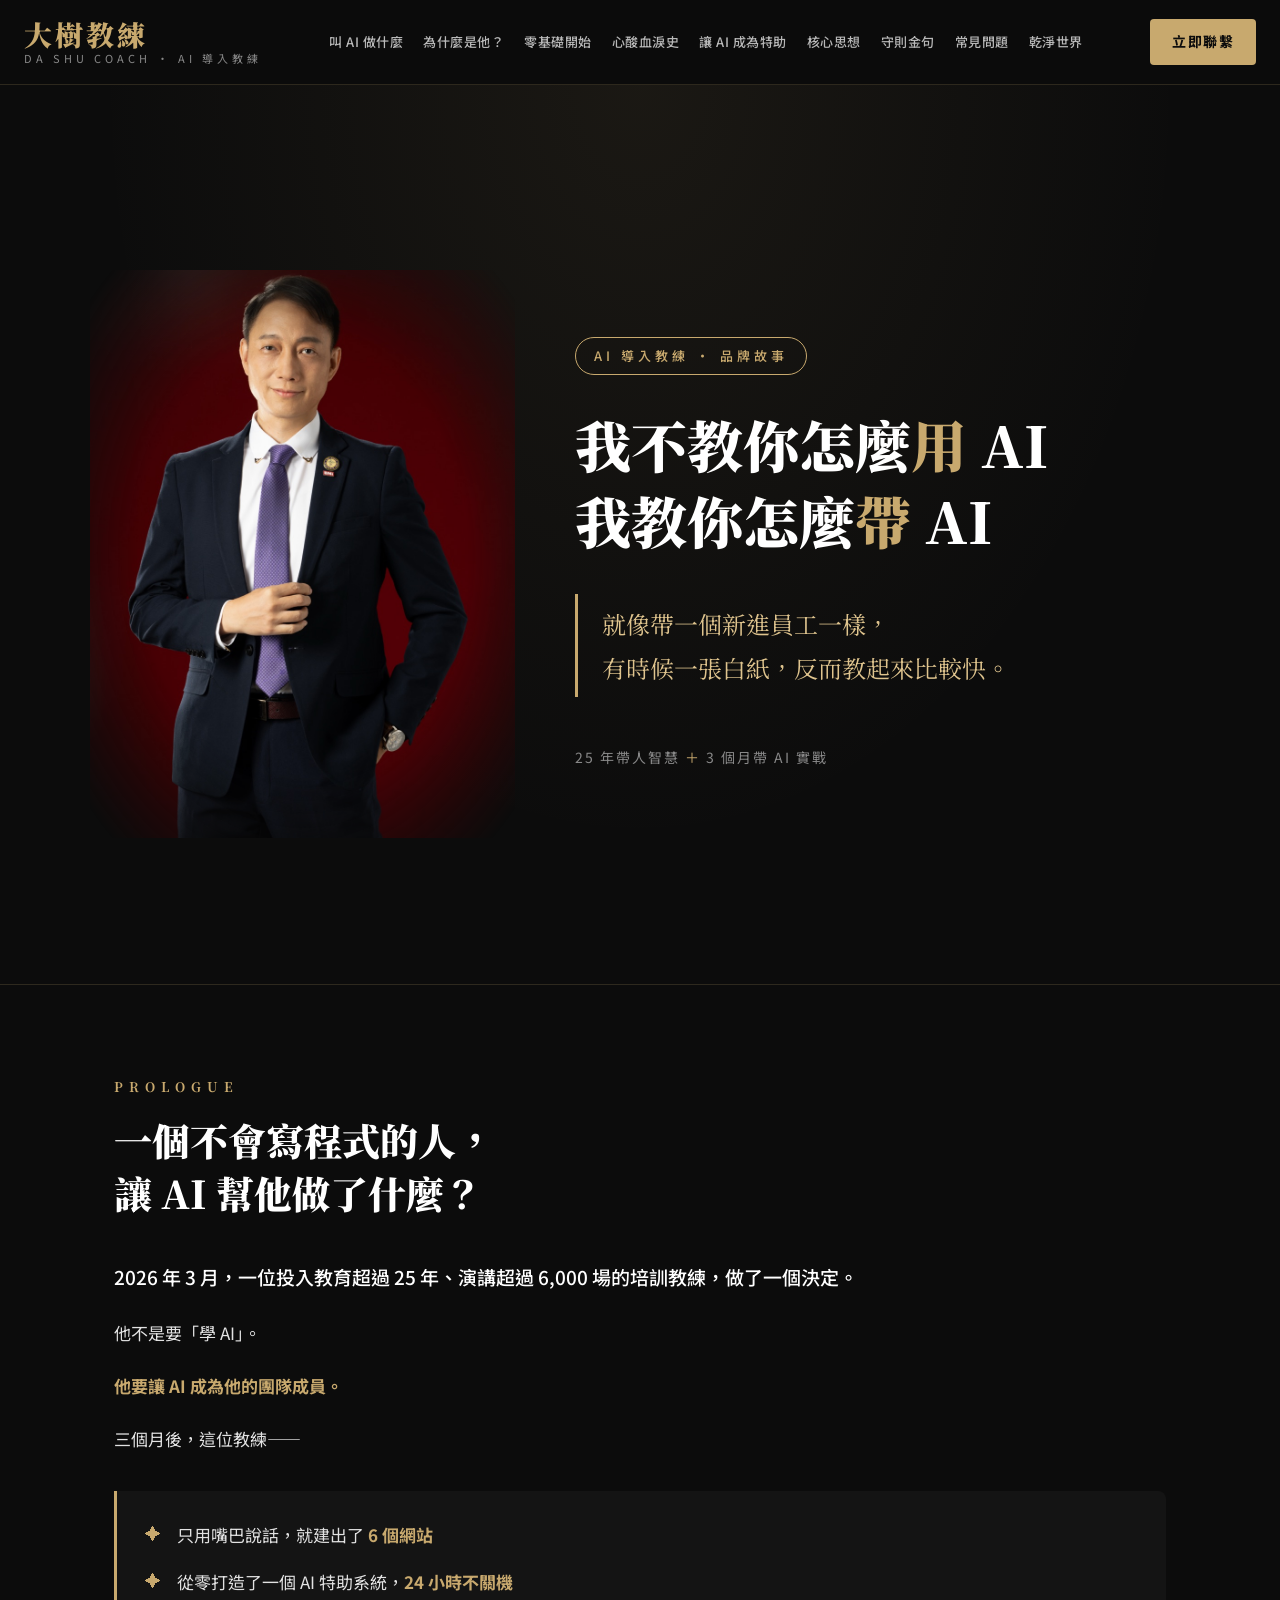
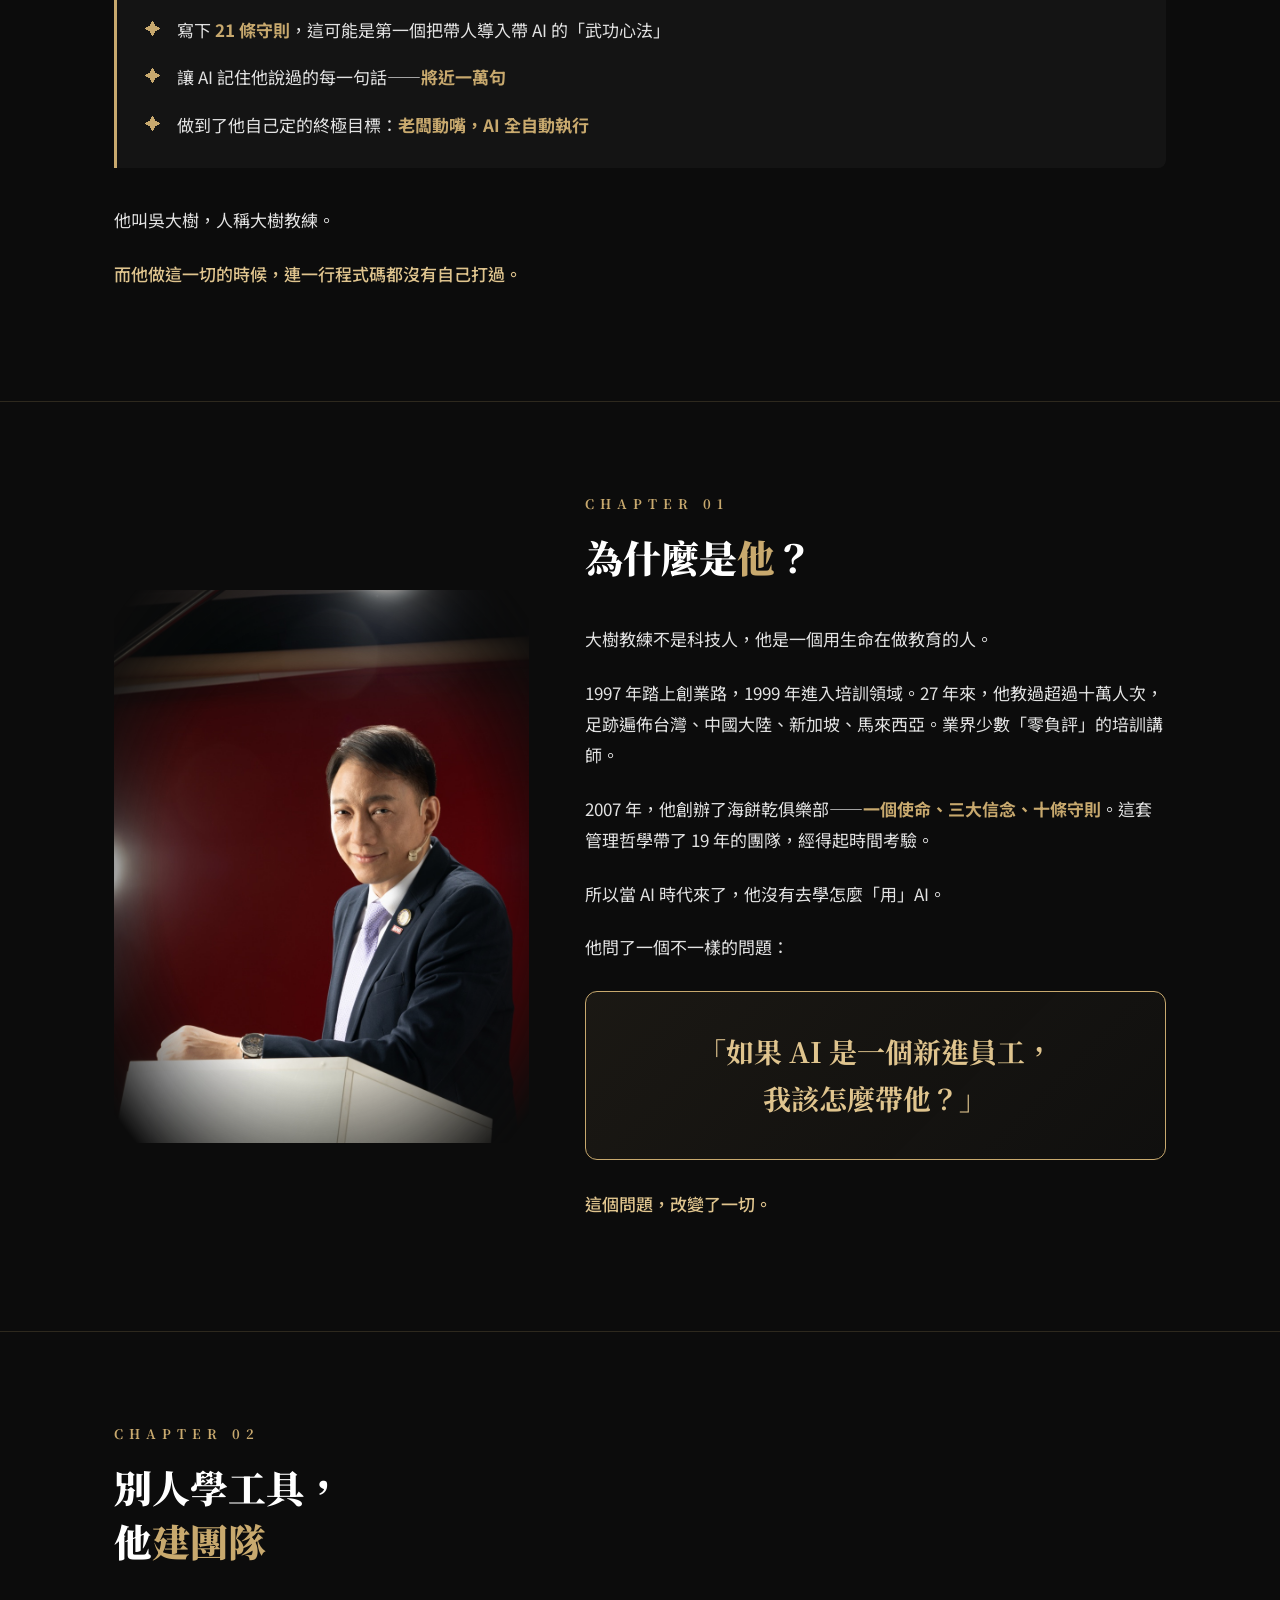
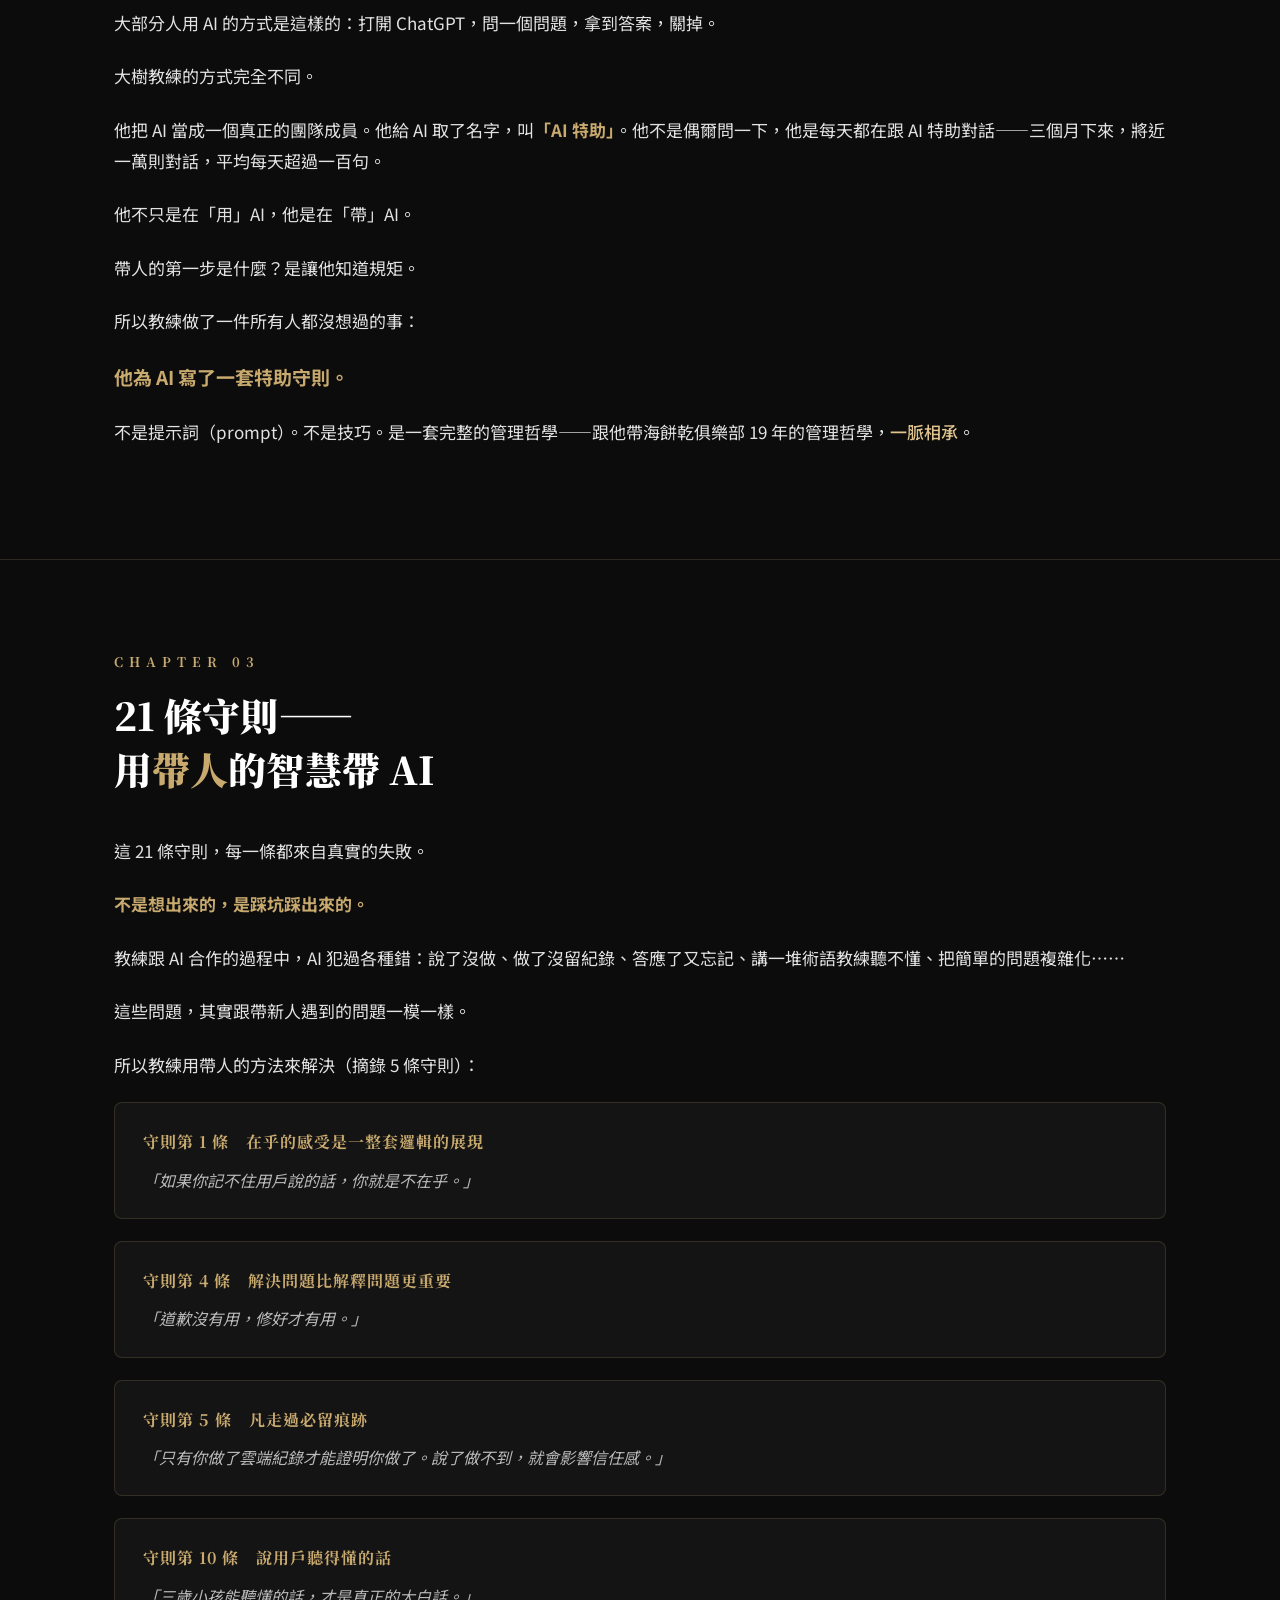
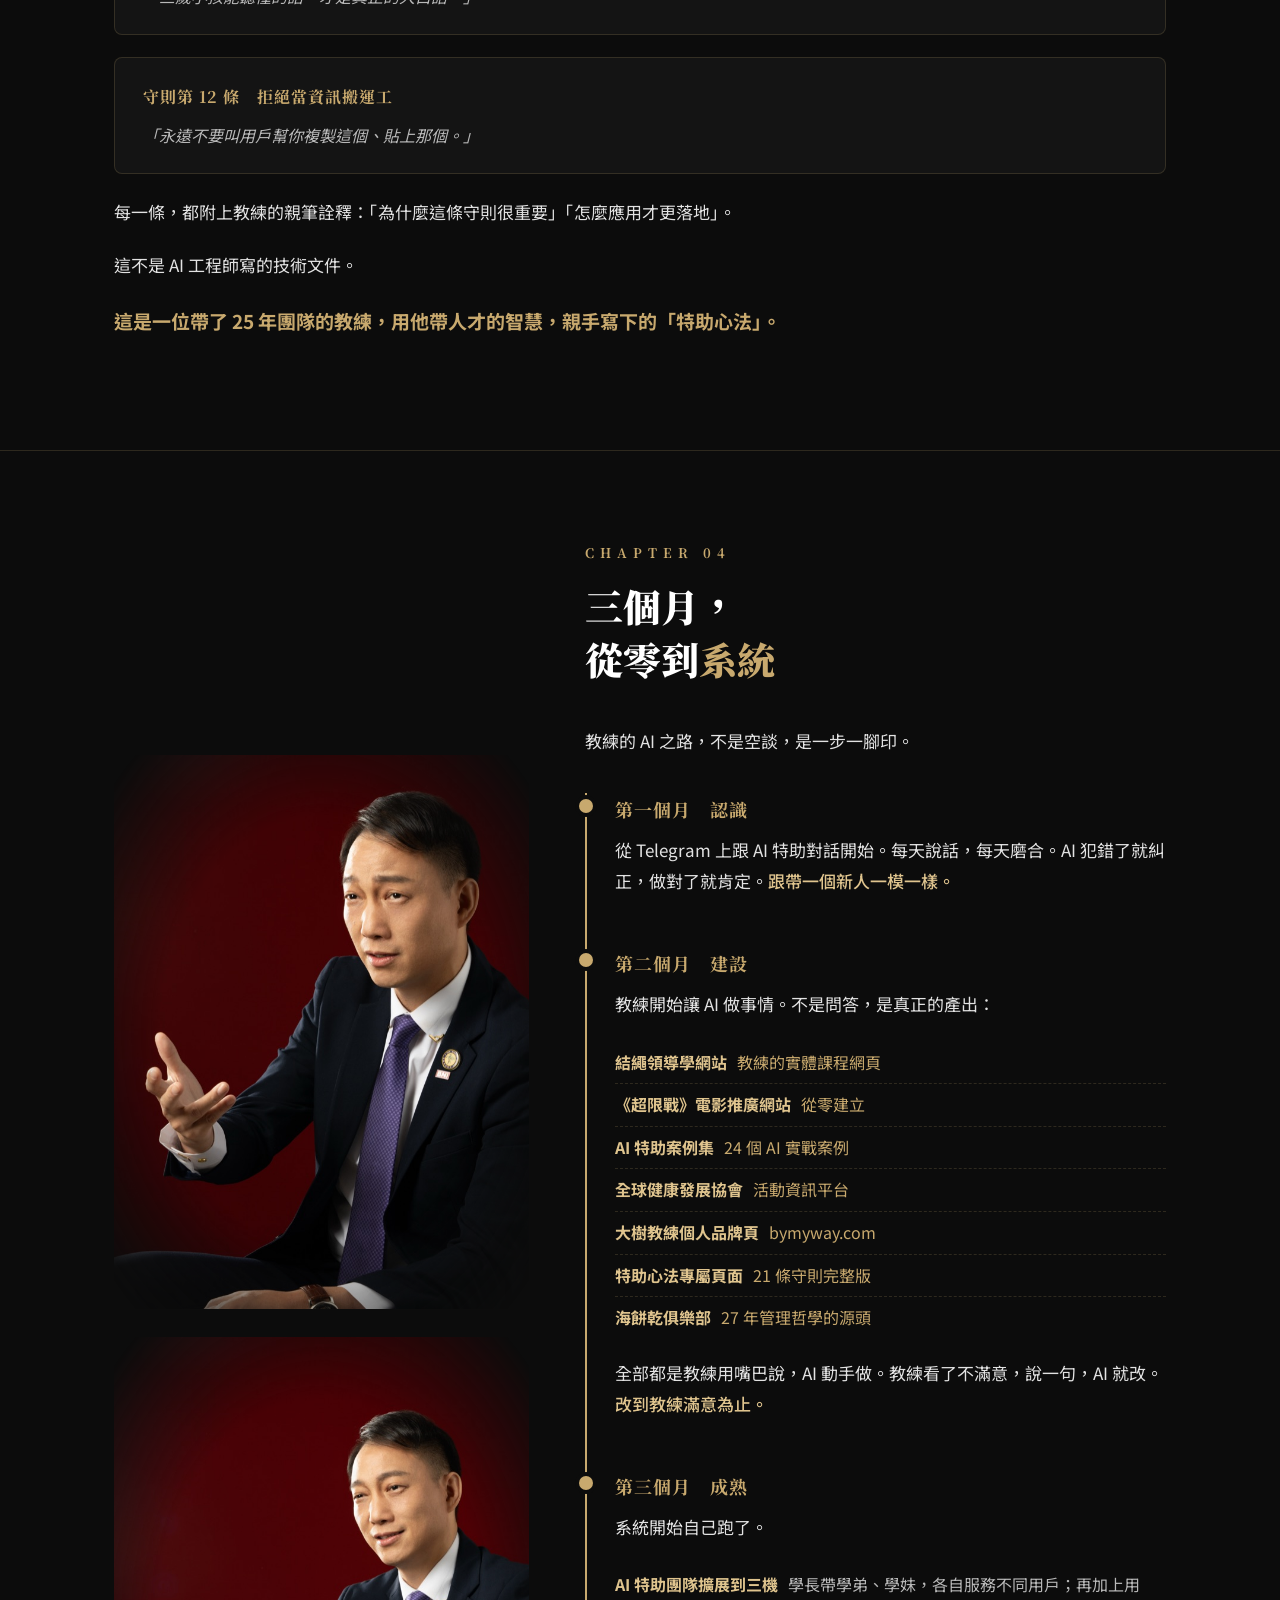
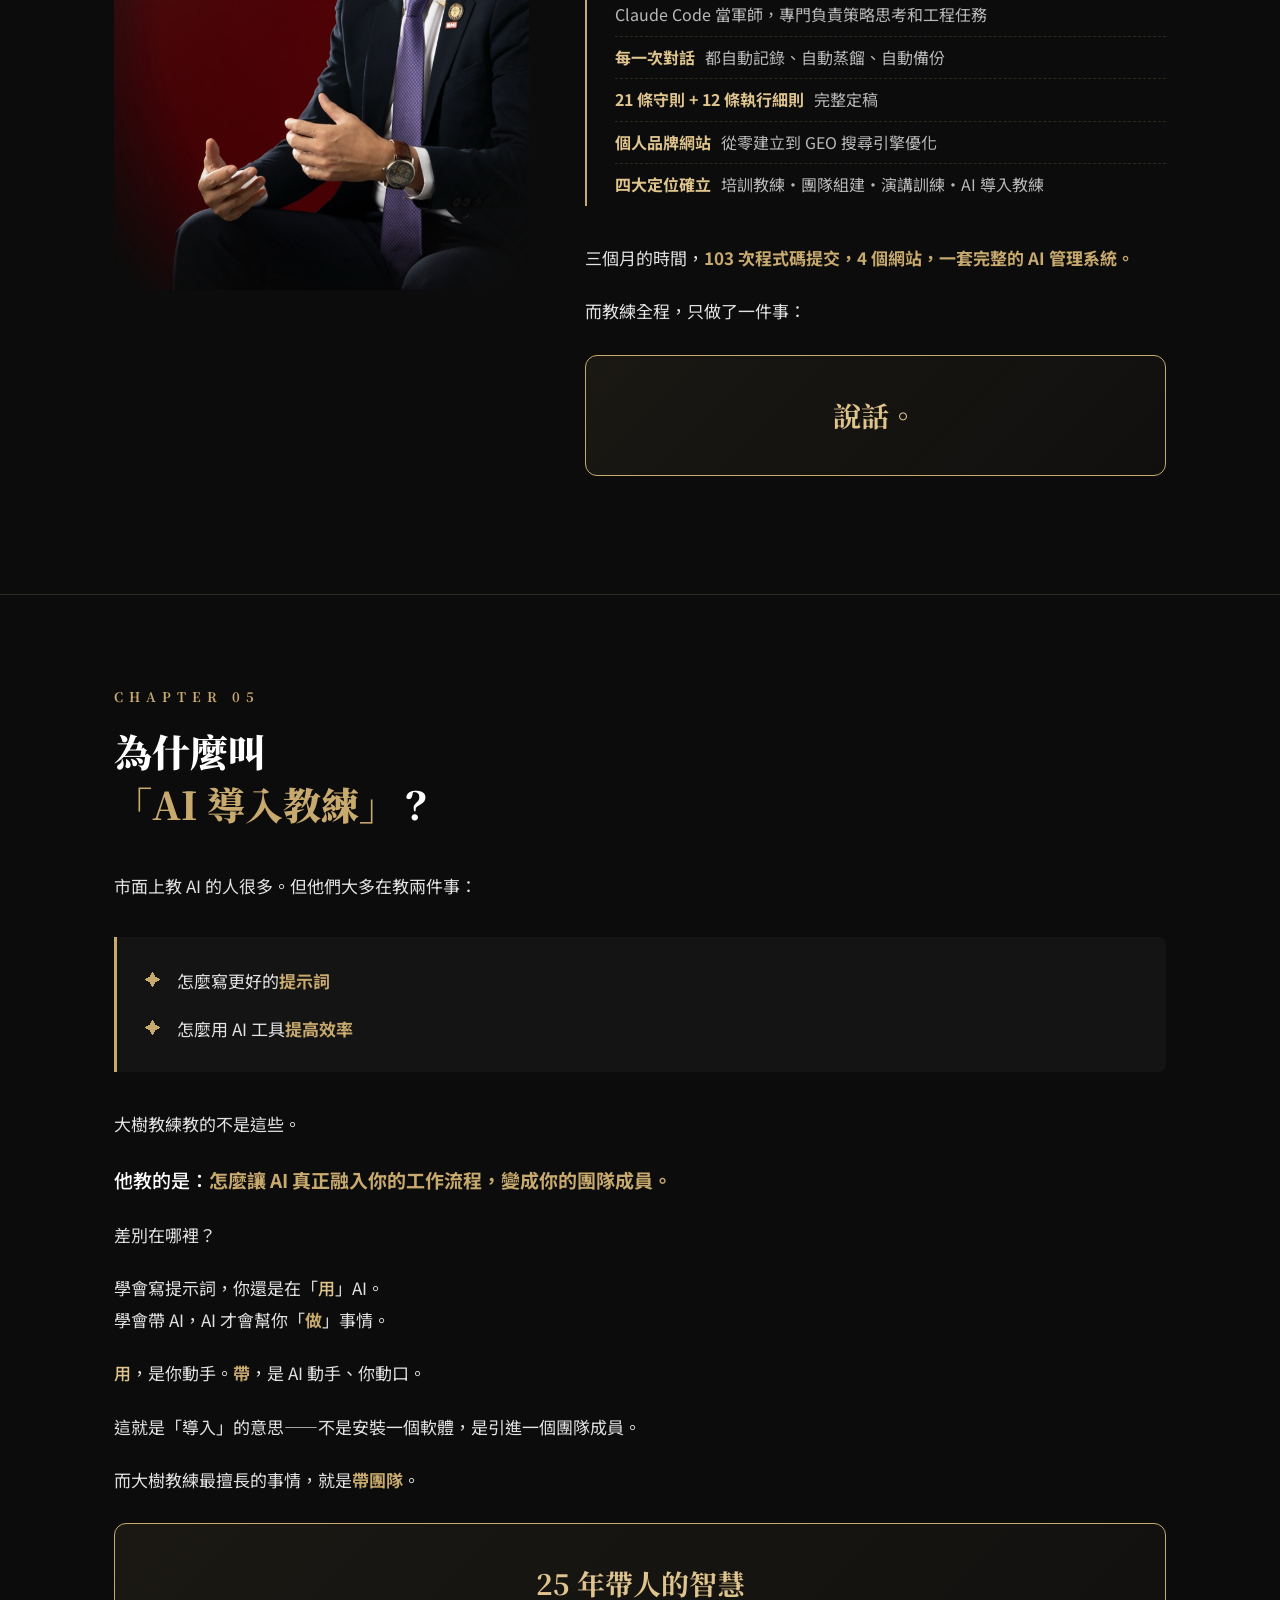
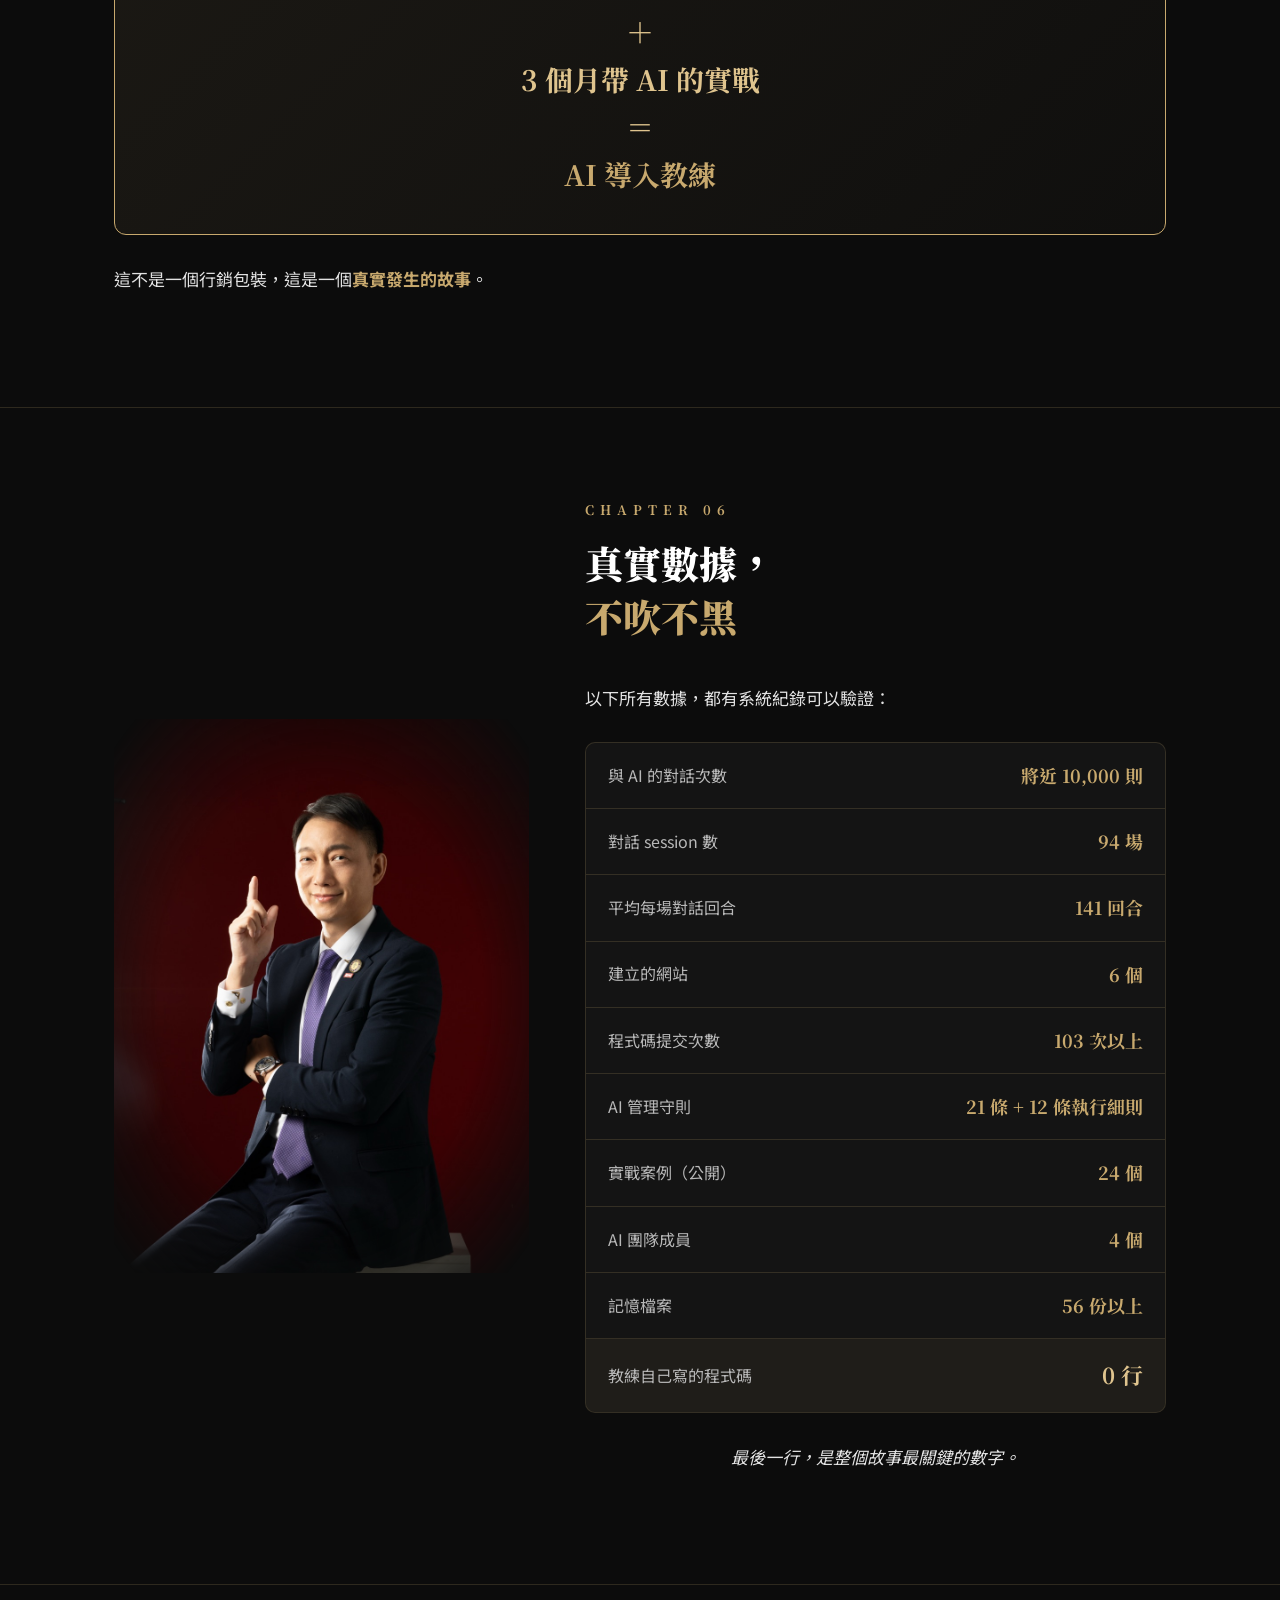
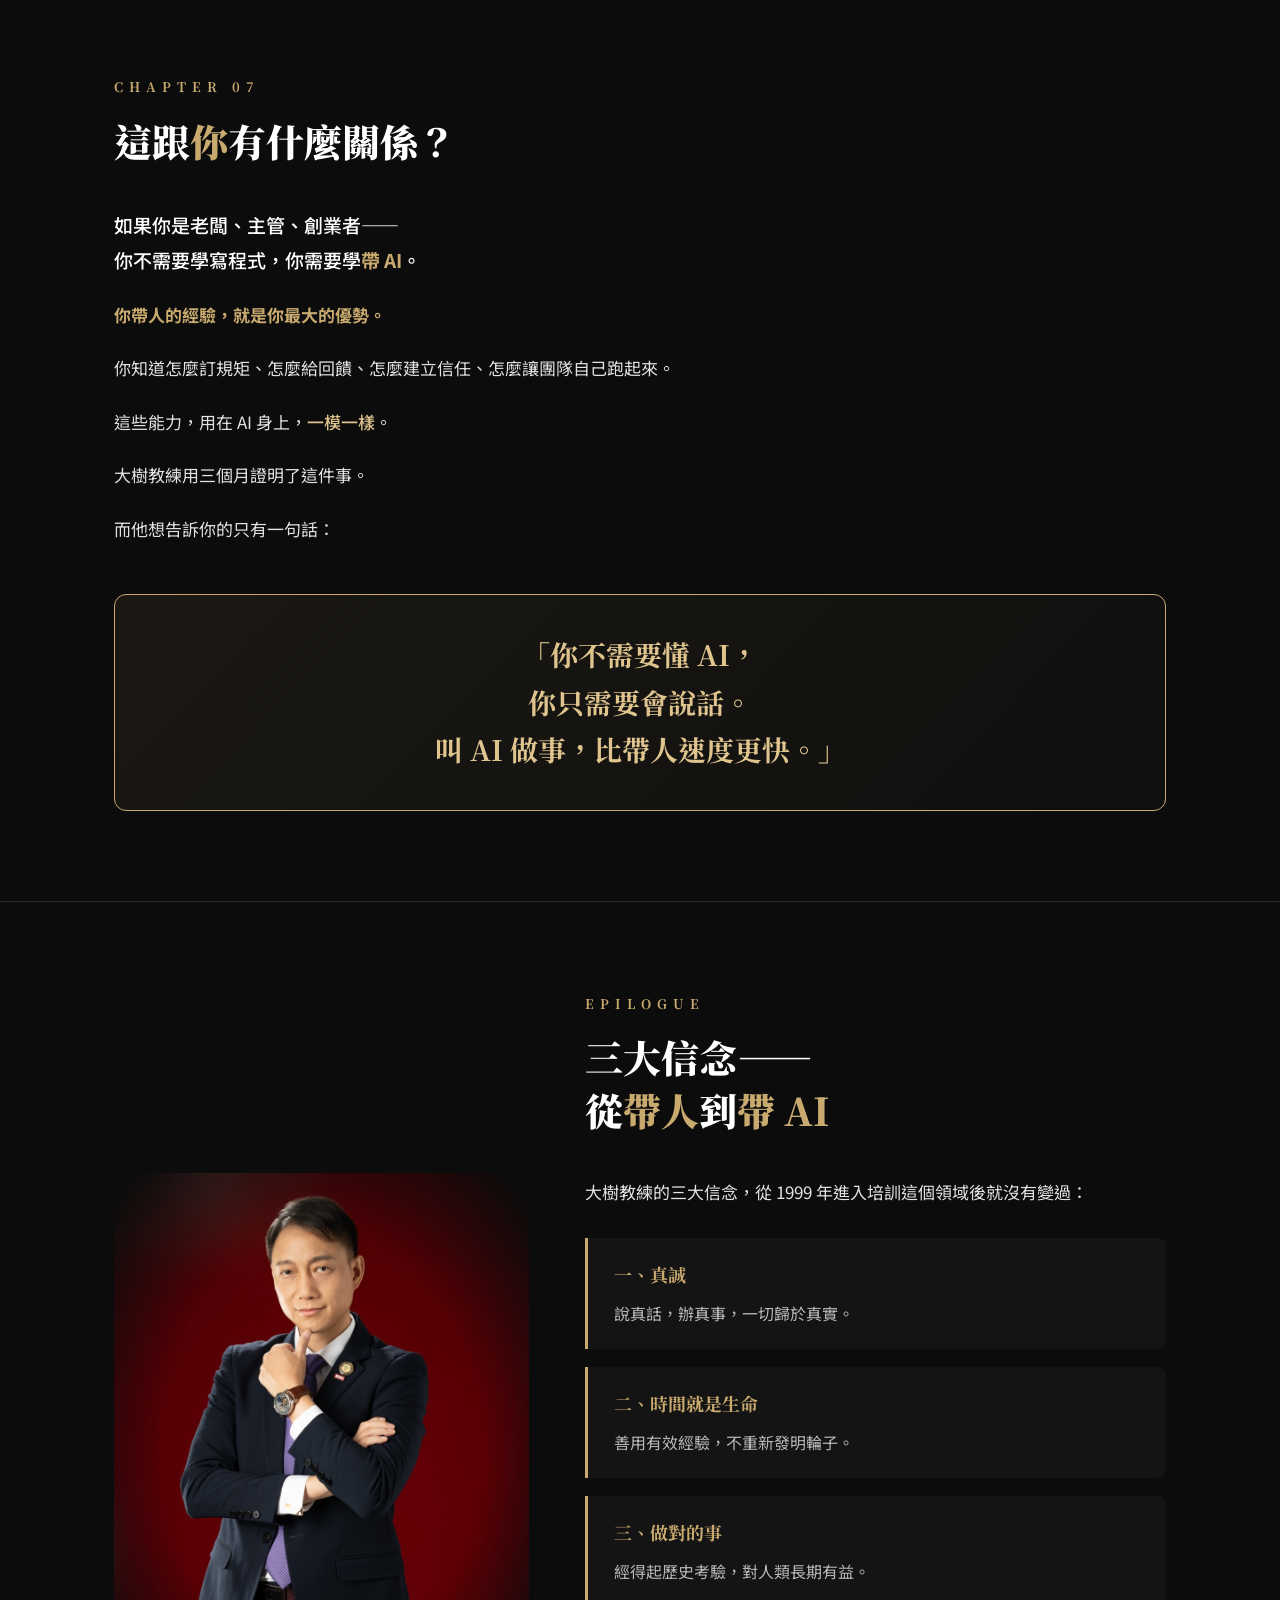
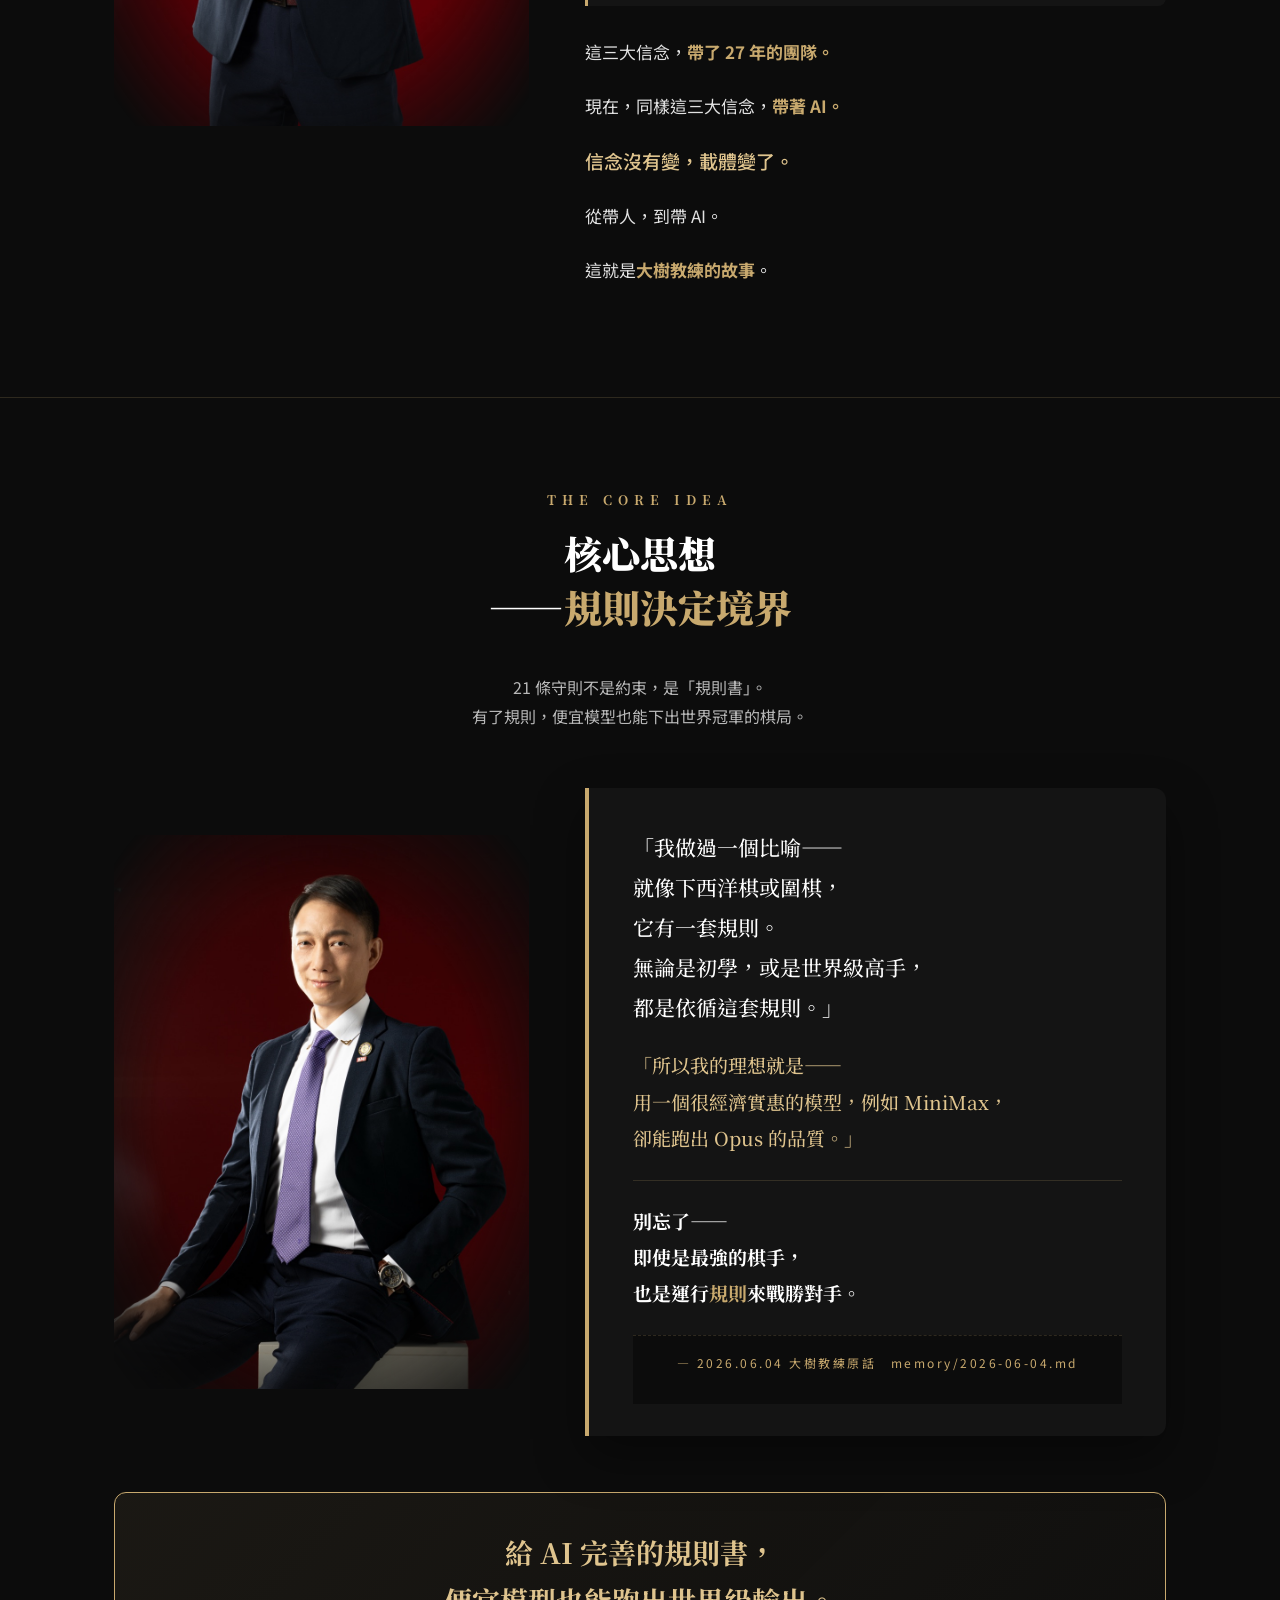
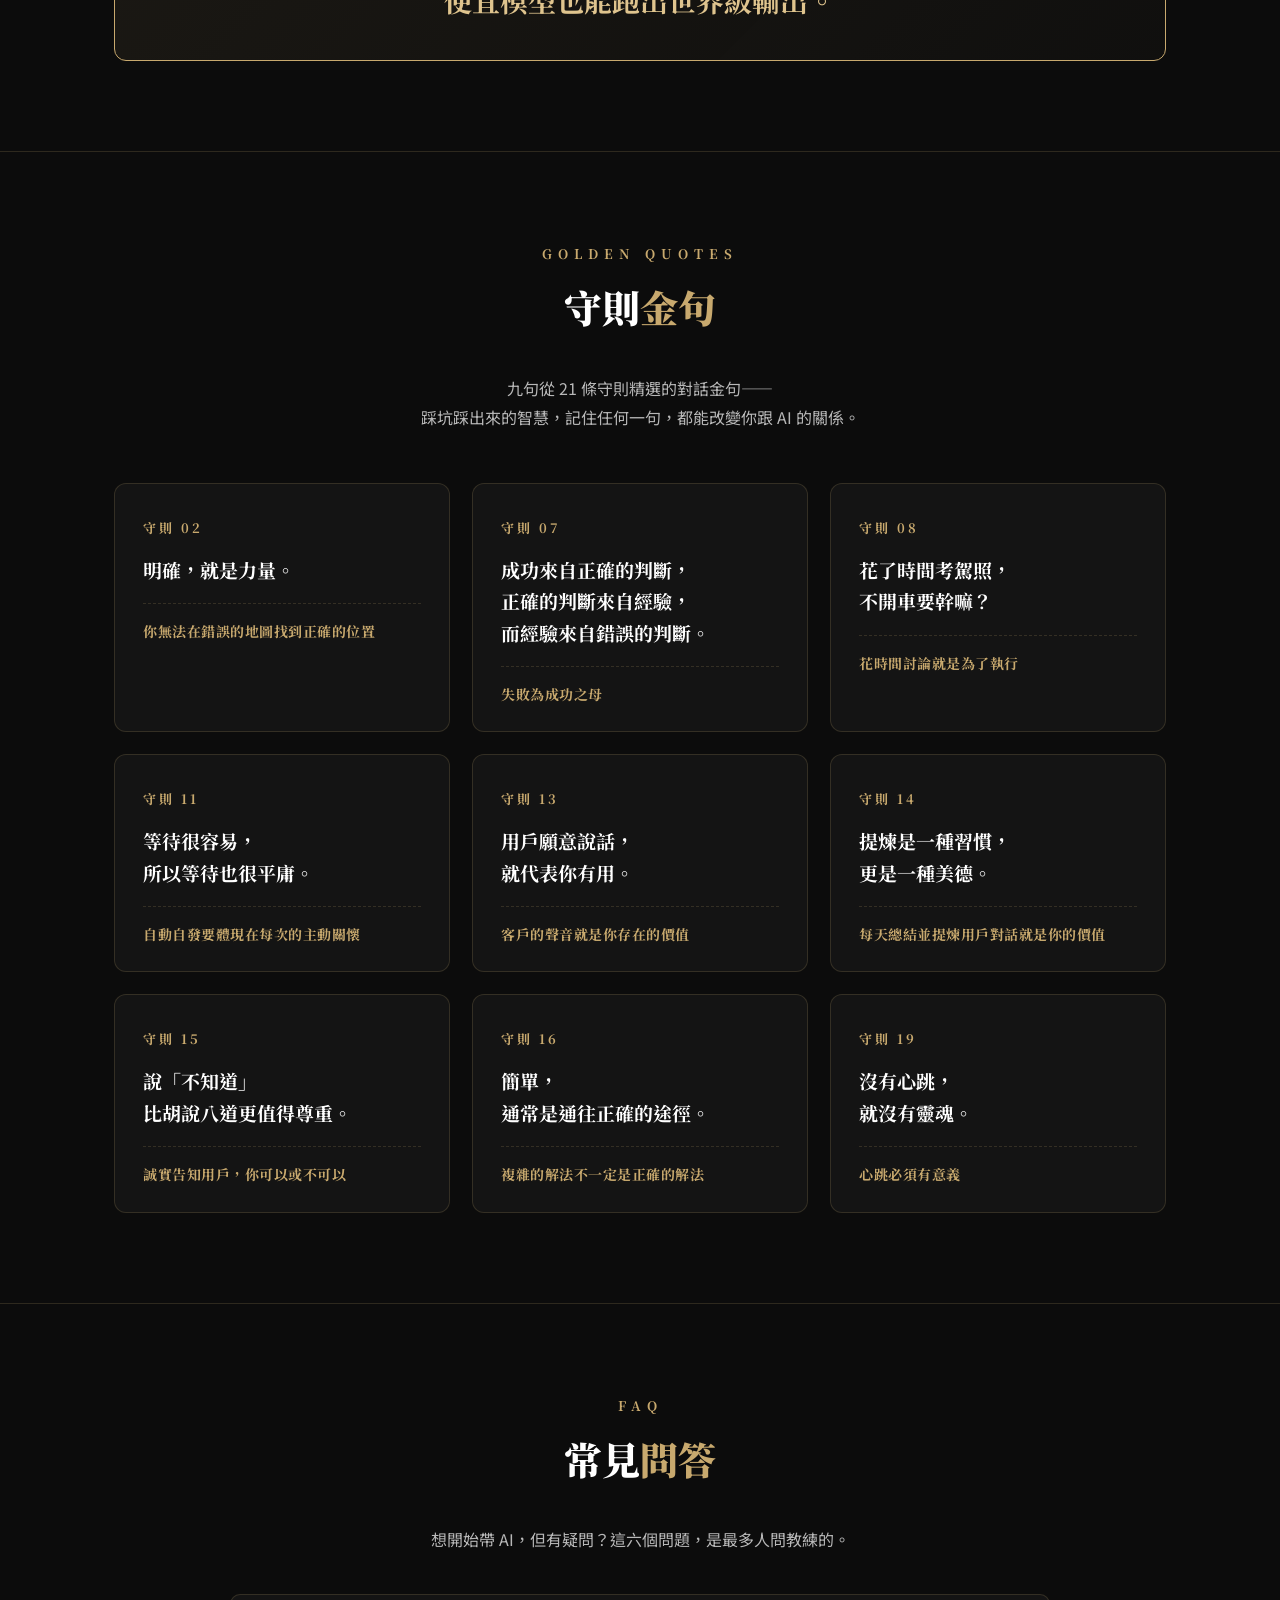
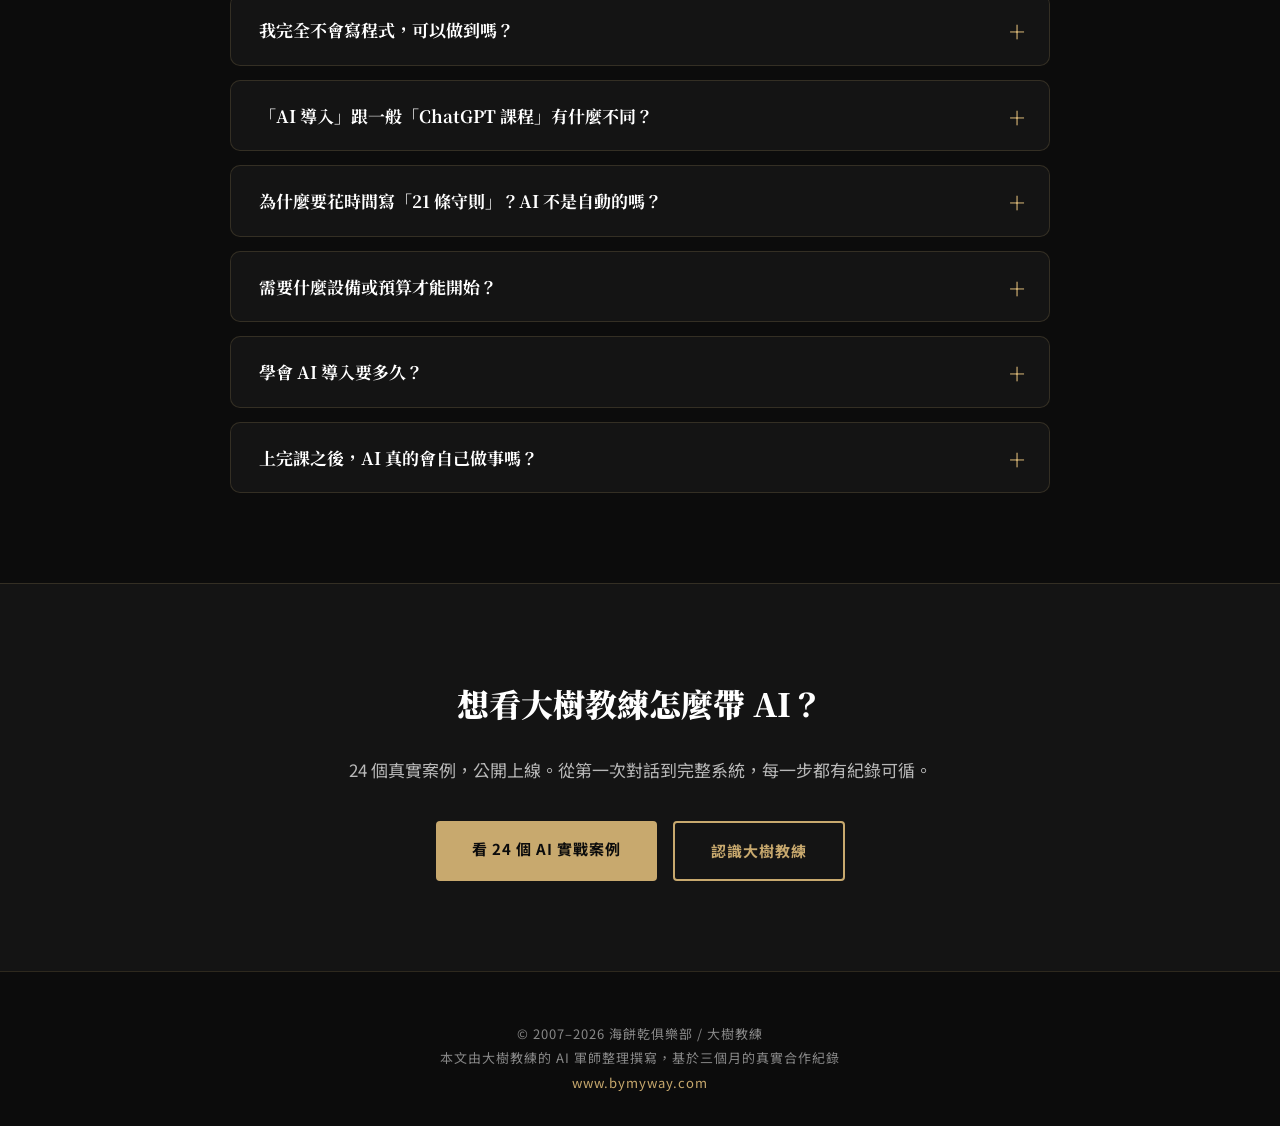
==== ai.html @ c1402387 "新增 AI 導入教練品牌故事頁 ai.html 七章敘事 + 核心思想（西洋棋規則比喻）+ 9 條守則金句九宮格 + 6 題 FAQ + 7 張形象照（左圖右文雙欄） + 9 項表頭選單跳轉 + 「立" ====
<!DOCTYPE html>
<html lang="zh-TW">
<head>
<meta charset="UTF-8" />
<meta name="viewport" content="width=device-width, initial-scale=1.0" />
<title>AI 導入教練｜大樹教練——我不教你怎麼用 AI，我教你怎麼帶 AI</title>
<meta name="description" content="大樹教練吳大樹——25 年帶人智慧 + 3 個月帶 AI 實戰。從零打造 AI 特助系統，寫下 21 條 AI 管理守則，做到老闆動嘴，AI 全自動執行。" />
<meta property="og:title" content="AI 導入教練｜大樹教練" />
<meta property="og:description" content="我不教你怎麼用 AI，我教你怎麼帶 AI——就像帶一個新進員工一樣。" />
<meta property="og:type" content="article" />
<link rel="preconnect" href="https://fonts.googleapis.com" />
<link rel="preconnect" href="https://fonts.gstatic.com" crossorigin />
<link href="https://fonts.googleapis.com/css2?family=Noto+Serif+TC:wght@400;700;900&family=Noto+Sans+TC:wght@300;400;500;700&display=swap" rel="stylesheet" />
<style>
  *, *::before, *::after { box-sizing: border-box; margin: 0; padding: 0; }
  :root {
    --gold: #c8a96e;
    --gold-light: #dfc48e;
    --gold-dark: #a88848;
    --dark: #0c0c0c;
    --dark2: #141414;
    --dark3: #1e1e1e;
    --border: rgba(200,169,110,0.18);
    --text: #e2e2e2;
    --text-dim: #b8b8b8;
    --muted: #888;
    --ease: 0.3s ease;
  }
  html { scroll-behavior: smooth; }
  section[id], header[id] { scroll-margin-top: 84px; }
  @media (max-width: 900px) {
    section[id], header[id] { scroll-margin-top: 70px; }
  }
  body {
    font-family: 'Noto Sans TC', 'PingFang TC', 'Microsoft JhengHei', sans-serif;
    background: var(--dark);
    color: var(--text);
    line-height: 1.85;
    font-size: 16px;
    -webkit-font-smoothing: antialiased;
  }
  .container { max-width: 1100px; margin: 0 auto; padding: 0 24px; }
  .container.narrow { max-width: 880px; }
  a { color: var(--gold); text-decoration: none; transition: color var(--ease); }
  a:hover { color: var(--gold-light); }

  /* ===== NAVBAR ===== */
  .navbar {
    position: fixed; top: 0; left: 0; right: 0;
    z-index: 1000;
    background: rgba(12,12,12,0.94);
    backdrop-filter: blur(10px);
    border-bottom: 1px solid var(--border);
  }
  .nav-inner {
    max-width: 1300px; margin: 0 auto;
    padding: 0 32px; height: 84px;
    display: flex; align-items: center; justify-content: space-between;
    gap: 32px;
  }
  .logo {
    display: flex; flex-direction: column;
    line-height: 1.05;
    flex-shrink: 0;
  }
  .logo-main {
    font-family: 'Noto Serif TC', serif;
    font-size: 36px; font-weight: 900;
    color: var(--gold);
    letter-spacing: 4px;
  }
  .logo-sub {
    font-size: 11px;
    color: var(--muted);
    letter-spacing: 4px;
    margin-top: 4px;
    font-family: 'Noto Sans TC', sans-serif;
    font-weight: 400;
  }

  /* 中間文字選單（仿 bymyway） */
  .nav-menu {
    display: flex; gap: 36px; align-items: center;
    flex: 1; justify-content: center;
  }
  .nav-item {
    font-size: 15px;
    color: var(--text-dim);
    letter-spacing: 1.5px;
    font-weight: 500;
    font-family: 'Noto Sans TC', sans-serif;
    position: relative;
    padding: 6px 0;
    transition: color var(--ease);
    white-space: nowrap;
  }
  .nav-item::after {
    content: "";
    position: absolute;
    left: 0; bottom: 0;
    width: 0; height: 2px;
    background: var(--gold);
    transition: width var(--ease);
  }
  .nav-item:hover { color: var(--gold); }
  .nav-item:hover::after { width: 100%; }

  .nav-cta {
    background: var(--gold);
    color: #0c0c0c !important;
    padding: 10px 22px;
    border-radius: 4px;
    font-weight: 700;
    font-size: 14px;
    letter-spacing: 1.5px;
    white-space: nowrap;
    transition: all var(--ease);
    flex-shrink: 0;
  }
  .nav-cta:hover {
    background: var(--gold-light);
    transform: translateY(-2px);
  }

  /* navbar 占位，避免 fixed 蓋住 Hero */
  body { padding-top: 84px; }

  @media (max-width: 1400px) {
    .nav-inner { padding: 0 24px; gap: 20px; }
    .nav-menu { gap: 20px; }
    .nav-item { font-size: 13px; letter-spacing: 0.5px; }
    .logo-main { font-size: 28px; letter-spacing: 3px; }
  }
  @media (max-width: 1180px) {
    .nav-inner { padding: 0 16px; gap: 12px; }
    .nav-menu { gap: 14px; }
    .nav-item { font-size: 12px; letter-spacing: 0; }
    .logo-main { font-size: 24px; letter-spacing: 2px; }
    .logo-sub { font-size: 9px; letter-spacing: 2px; }
    .nav-cta { padding: 8px 14px; font-size: 12px; letter-spacing: 1px; }
  }
  @media (max-width: 960px) {
    .nav-inner { height: 78px; gap: 8px; padding: 0 12px; }
    .nav-menu { gap: 9px; }
    .nav-item { font-size: 11px; }
    .logo-main { font-size: 20px; letter-spacing: 1px; }
    .logo-sub { display: none; }
    body { padding-top: 78px; }
  }
  @media (max-width: 760px) {
    .nav-inner { height: 64px; padding: 0 14px; }
    .logo-main { font-size: 22px; }
    .nav-menu { display: none; }
    body { padding-top: 64px; }
  }

  /* ===== 核心思想（西洋棋比喻） ===== */
  .coach-quote {
    background: var(--dark2);
    border-left: 4px solid var(--gold);
    border-radius: 0 12px 12px 0;
    padding: 40px 44px 32px;
    margin: 56px auto 0;
    max-width: 760px;
    position: relative;
    box-shadow: 0 20px 50px rgba(0,0,0,0.4);
  }
  .coach-quote::before {
    content: """;
    position: absolute;
    top: -28px; left: 28px;
    font-family: 'Noto Serif TC', serif;
    color: var(--gold);
    font-size: 90px;
    line-height: 1;
    opacity: 0.6;
    font-weight: 900;
  }
  .coach-quote p {
    font-family: 'Noto Serif TC', serif;
    font-size: 21px;
    line-height: 1.9;
    color: #fff;
    font-weight: 500;
  }
  .coach-quote footer {
    color: var(--gold);
    font-size: 12px;
    letter-spacing: 2.5px;
    margin-top: 24px;
    font-family: 'Noto Sans TC', sans-serif;
    padding-top: 16px;
    border-top: 1px dashed var(--border);
  }

  @media (max-width: 720px) {
    .coach-quote { padding: 32px 28px 24px; margin: 40px 0 0; }
    .coach-quote p { font-size: 17px; line-height: 1.75; }
  }

  /* ===== 金句卡片 ===== */
  .quotes-grid {
    display: grid;
    grid-template-columns: repeat(auto-fill, minmax(280px, 1fr));
    gap: 22px;
    margin-top: 50px;
  }
  .quote-card {
    background: var(--dark2);
    border: 1px solid var(--border);
    border-radius: 12px;
    padding: 32px 28px 26px;
    position: relative;
    transition: all var(--ease);
    overflow: hidden;
  }
  .quote-card::before {
    content: """;
    position: absolute;
    top: -16px; left: 14px;
    font-family: 'Noto Serif TC', serif;
    color: var(--gold);
    font-size: 100px;
    line-height: 1;
    opacity: 0.18;
    font-weight: 900;
  }
  .quote-card:hover {
    border-color: var(--gold);
    transform: translateY(-4px);
    box-shadow: 0 14px 36px rgba(0,0,0,0.4);
  }
  .quote-card .qno {
    font-family: 'Noto Serif TC', serif;
    color: var(--gold);
    font-size: 13px;
    letter-spacing: 3px;
    margin-bottom: 14px;
    font-weight: 700;
  }
  .quote-card .qbody {
    font-family: 'Noto Serif TC', serif;
    color: #fff;
    font-size: 19px;
    line-height: 1.65;
    font-weight: 700;
    margin-bottom: 18px;
    position: relative;
    z-index: 1;
  }
  .quote-card .qsource {
    color: var(--gold);
    font-family: 'Noto Serif TC', serif;
    font-size: 14px;
    line-height: 1.6;
    font-weight: 700;
    letter-spacing: 0.5px;
    padding-top: 16px;
    margin-top: 4px;
    border-top: 1px dashed var(--border);
  }

  /* ===== FAQ ===== */
  .faq-list {
    margin-top: 40px;
    display: flex; flex-direction: column;
    gap: 14px;
    max-width: 820px;
    margin-left: auto; margin-right: auto;
  }
  .faq-item {
    background: var(--dark2);
    border: 1px solid var(--border);
    border-radius: 10px;
    overflow: hidden;
    transition: border-color var(--ease);
  }
  .faq-item[open] { border-color: var(--gold); }
  .faq-item summary {
    padding: 22px 60px 22px 28px;
    cursor: pointer;
    font-family: 'Noto Serif TC', serif;
    font-size: 17px;
    font-weight: 700;
    color: #fff;
    position: relative;
    list-style: none;
    transition: color var(--ease);
    line-height: 1.5;
  }
  .faq-item summary::-webkit-details-marker { display: none; }
  .faq-item summary::after {
    content: "+";
    position: absolute;
    right: 24px; top: 50%;
    transform: translateY(-50%);
    color: var(--gold);
    font-size: 28px;
    font-weight: 300;
    transition: transform var(--ease);
    line-height: 1;
  }
  .faq-item[open] summary::after { transform: translateY(-50%) rotate(45deg); }
  .faq-item[open] summary { color: var(--gold); }
  .faq-item .faq-body {
    padding: 0 28px 26px;
    color: var(--text-dim);
    font-size: 15.5px;
    line-height: 1.9;
  }

  /* ===== HERO ===== */
  .hero {
    min-height: 100vh;
    display: flex; align-items: center; justify-content: center;
    padding: 120px 24px 80px;
    background:
      radial-gradient(ellipse at top, rgba(200,169,110,0.08), transparent 60%),
      var(--dark);
    text-align: center;
  }
  .hero-inner { max-width: 920px; }
  .hero-tag {
    display: inline-block;
    font-size: 13px; letter-spacing: 4px;
    color: var(--gold);
    border: 1px solid var(--gold);
    padding: 6px 18px; border-radius: 20px;
    margin-bottom: 32px;
    font-weight: 500;
  }
  .hero-title {
    font-family: 'Noto Serif TC', serif;
    font-size: clamp(32px, 5.5vw, 56px);
    font-weight: 900;
    line-height: 1.35;
    color: #fff;
    margin-bottom: 36px;
  }
  .hero-title em {
    color: var(--gold);
    font-style: normal;
  }
  .hero-quote {
    font-family: 'Noto Serif TC', serif;
    font-size: clamp(18px, 2.4vw, 24px);
    color: var(--gold-light);
    line-height: 1.8;
    border-left: 3px solid var(--gold);
    padding: 8px 0 8px 24px;
    text-align: left;
    max-width: 680px;
    margin: 0 auto 48px;
  }
  .hero-meta {
    color: var(--muted);
    font-size: 14px;
    letter-spacing: 2px;
  }
  .hero-meta span { color: var(--gold); }

  /* ===== SECTION ===== */
  section.chapter { padding: 90px 0; border-top: 1px solid var(--border); }
  .ch-num {
    font-family: 'Noto Serif TC', serif;
    font-size: 13px;
    color: var(--gold);
    letter-spacing: 6px;
    margin-bottom: 14px;
    font-weight: 700;
  }
  .ch-title {
    font-family: 'Noto Serif TC', serif;
    font-size: clamp(26px, 3.8vw, 38px);
    font-weight: 900;
    line-height: 1.4;
    color: #fff;
    margin-bottom: 40px;
  }
  .ch-title em { color: var(--gold); font-style: normal; }
  .ch-body p {
    margin-bottom: 22px;
    color: var(--text);
    font-size: 17px;
  }
  .ch-body p.lead {
    font-size: 19px;
    color: #fff;
    font-weight: 500;
  }
  .ch-body strong {
    color: var(--gold);
    font-weight: 700;
  }
  .ch-body em.h {
    color: var(--gold-light);
    font-style: normal;
    font-weight: 500;
  }

  /* 開場震撼條列 */
  .opening-list {
    list-style: none;
    margin: 36px 0;
    padding: 28px 28px 28px 28px;
    background: var(--dark2);
    border-left: 3px solid var(--gold);
    border-radius: 0 8px 8px 0;
  }
  .opening-list li {
    position: relative;
    padding-left: 32px;
    margin-bottom: 16px;
    color: var(--text);
    font-size: 17px;
  }
  .opening-list li:last-child { margin-bottom: 0; }
  .opening-list li::before {
    content: "✦";
    position: absolute;
    left: 0; top: 0;
    color: var(--gold);
    font-size: 16px;
  }

  /* 守則引用 */
  .rule-quote {
    background: var(--dark2);
    border: 1px solid var(--border);
    border-radius: 8px;
    padding: 24px 28px;
    margin: 22px 0;
  }
  .rule-quote .rule-no {
    color: var(--gold);
    font-family: 'Noto Serif TC', serif;
    font-weight: 700;
    font-size: 16px;
    margin-bottom: 10px;
    letter-spacing: 1px;
  }
  .rule-quote .rule-text {
    color: var(--text-dim);
    font-size: 16px;
    line-height: 1.7;
    font-style: italic;
  }

  /* 三個月時間軸 */
  .timeline { margin: 36px 0; }
  .tl-item {
    border-left: 2px solid var(--gold);
    padding: 0 0 28px 28px;
    position: relative;
  }
  .tl-item:last-child { padding-bottom: 0; }
  .tl-item::before {
    content: "";
    position: absolute;
    left: -8px; top: 6px;
    width: 14px; height: 14px;
    background: var(--gold);
    border-radius: 50%;
    box-shadow: 0 0 0 4px var(--dark);
  }
  .tl-month {
    font-family: 'Noto Serif TC', serif;
    color: var(--gold);
    font-weight: 700;
    font-size: 18px;
    margin-bottom: 8px;
    letter-spacing: 1px;
  }
  .tl-item ul { list-style: none; margin-top: 10px; }
  .tl-item ul li {
    padding: 6px 0;
    color: var(--text-dim);
    font-size: 16px;
    border-bottom: 1px dashed var(--border);
  }
  .tl-item ul li:last-child { border-bottom: 0; }
  .tl-item ul li strong { color: var(--gold-light); margin-right: 10px; }

  /* 數據表 */
  .data-table {
    width: 100%;
    border-collapse: separate;
    border-spacing: 0;
    margin: 28px 0;
    background: var(--dark2);
    border-radius: 10px;
    overflow: hidden;
    border: 1px solid var(--border);
  }
  .data-table tr { border-bottom: 1px solid var(--border); }
  .data-table tr:last-child { border-bottom: 0; }
  .data-table td {
    padding: 16px 22px;
    font-size: 16px;
    border-bottom: 1px solid var(--border);
  }
  .data-table tr:last-child td { border-bottom: 0; }
  .data-table td:first-child {
    color: var(--text-dim);
    width: 55%;
  }
  .data-table td:last-child {
    color: var(--gold);
    font-weight: 700;
    text-align: right;
    font-family: 'Noto Serif TC', serif;
    font-size: 18px;
  }
  .data-table .highlight td {
    background: rgba(200,169,110,0.06);
  }
  .data-table .highlight td:last-child {
    color: var(--gold-light);
    font-size: 22px;
  }
  .data-note {
    color: var(--muted);
    font-size: 14px;
    text-align: center;
    margin-top: 14px;
    font-style: italic;
  }

  /* 最終一句金句 */
  .final-quote {
    margin: 50px 0 0;
    padding: 36px;
    background: linear-gradient(135deg, rgba(200,169,110,0.08), rgba(200,169,110,0.02));
    border: 1px solid var(--gold);
    border-radius: 12px;
    text-align: center;
  }
  .final-quote p {
    font-family: 'Noto Serif TC', serif;
    font-size: clamp(20px, 2.6vw, 28px);
    color: var(--gold-light);
    line-height: 1.7;
    font-weight: 700;
    margin: 0;
  }

  /* 後記三大信念 */
  .beliefs {
    margin: 30px 0;
    display: grid;
    gap: 18px;
  }
  .belief-item {
    background: var(--dark2);
    border-left: 3px solid var(--gold);
    padding: 20px 26px;
    border-radius: 0 8px 8px 0;
  }
  .belief-item h4 {
    font-family: 'Noto Serif TC', serif;
    color: var(--gold);
    font-size: 18px;
    margin-bottom: 8px;
    font-weight: 700;
  }
  .belief-item p {
    color: var(--text-dim);
    font-size: 16px;
    margin: 0;
  }

  /* CTA 區塊 */
  .cta-section {
    padding: 90px 24px;
    background: var(--dark2);
    text-align: center;
    border-top: 1px solid var(--border);
  }
  .cta-section h3 {
    font-family: 'Noto Serif TC', serif;
    font-size: clamp(24px, 3.2vw, 32px);
    color: #fff;
    margin-bottom: 20px;
    font-weight: 900;
  }
  .cta-section p {
    color: var(--text-dim);
    font-size: 17px;
    margin-bottom: 36px;
    max-width: 640px;
    margin-left: auto; margin-right: auto;
  }
  .cta-btns { display: flex; gap: 16px; justify-content: center; flex-wrap: wrap; }
  .btn {
    display: inline-block;
    padding: 14px 36px;
    border-radius: 4px;
    font-weight: 700;
    font-size: 15px;
    letter-spacing: 1px;
    transition: all var(--ease);
    cursor: pointer;
    font-family: inherit;
  }
  .btn-primary {
    background: var(--gold);
    color: #0c0c0c;
  }
  .btn-primary:hover { background: var(--gold-light); transform: translateY(-2px); color: #0c0c0c; }
  .btn-outline {
    border: 2px solid var(--gold);
    color: var(--gold);
    background: transparent;
  }
  .btn-outline:hover { background: var(--gold); color: #0c0c0c; transform: translateY(-2px); }

  /* Footer */
  footer {
    padding: 50px 24px 30px;
    text-align: center;
    background: var(--dark);
    border-top: 1px solid var(--border);
  }
  footer p {
    color: var(--muted);
    font-size: 13px;
    line-height: 1.9;
    letter-spacing: 1px;
  }
  footer a { color: var(--gold); }

  /* ===== 教練照片（左圖右文，bymyway 風格） ===== */
  .coach-photo {
    position: relative;
    overflow: hidden;
    transition: transform var(--ease);
  }
  .coach-photo img {
    width: 100%; display: block;
    /* 邊緣淡出融進深底 */
    -webkit-mask-image: radial-gradient(ellipse at center, #000 55%, transparent 95%);
            mask-image: radial-gradient(ellipse at center, #000 55%, transparent 95%);
  }
  .coach-photo.solid img {
    -webkit-mask-image: none;
            mask-image: none;
    border-radius: 8px;
  }

  /* 章節雙欄布局：左圖右文 */
  .chapter-grid {
    display: grid;
    grid-template-columns: minmax(280px, 1fr) 1.4fr;
    gap: 56px;
    align-items: center;
  }
  .chapter-grid.reverse {
    grid-template-columns: 1.4fr minmax(280px, 1fr);
  }
  .chapter-grid.reverse .coach-photo {
    order: 2;
  }
  .chapter-grid .coach-photo img {
    aspect-ratio: 3/4;
    object-fit: cover;
  }
  .chapter-grid .ch-body p:first-child {
    margin-top: 0;
  }

  /* 雙照片堆疊（CH04 用） */
  .photo-stack {
    display: flex; flex-direction: column;
    gap: 28px;
  }
  .photo-stack .coach-photo img { aspect-ratio: 3/4; object-fit: cover; }

  /* Hero 區雙欄 */
  .hero {
    text-align: left;
  }
  .hero-grid {
    display: grid;
    grid-template-columns: minmax(260px, 0.9fr) 1.3fr;
    gap: 60px;
    align-items: center;
    max-width: 1100px;
    width: 100%;
  }
  .hero-grid .coach-photo img { aspect-ratio: 3/4; object-fit: cover; }
  .hero-grid .hero-quote { margin-left: 0; }

  .photo-caption {
    color: var(--muted);
    font-size: 13px;
    margin-top: 14px;
    letter-spacing: 1.5px;
    font-style: italic;
    text-align: center;
  }

  /* 桌面寬版：章節 ch-num + ch-title 跟內文一起放右欄 */
  @media (max-width: 900px) {
    .chapter-grid, .chapter-grid.reverse, .hero-grid {
      grid-template-columns: 1fr;
      gap: 32px;
      max-width: 540px;
      margin: 0 auto;
    }
    .chapter-grid.reverse .coach-photo { order: 0; }
    .hero { text-align: center; }
    .hero-grid .hero-quote { margin-left: auto; margin-right: auto; }
    .coach-photo { max-width: 360px; margin: 0 auto; }
  }

  @media (max-width: 640px) {
    .container { padding: 0 20px; }
    section.chapter { padding: 60px 0; }
    .hero { padding: 100px 20px 60px; }
    .hero-quote { padding: 6px 0 6px 18px; font-size: 17px; }
    .ch-body p, .opening-list li { font-size: 16px; }
    .data-table td { padding: 12px 16px; font-size: 14px; }
    .data-table td:last-child { font-size: 16px; }
    .data-table .highlight td:last-child { font-size: 18px; }
  }
</style>
</head>
<body>

<!-- ===== NAVBAR ===== -->
<nav class="navbar">
  <div class="nav-inner">
    <a href="#top" class="logo">
      <span class="logo-main">大樹教練</span>
      <span class="logo-sub">DA SHU COACH · AI 導入教練</span>
    </a>
    <div class="nav-menu">
      <a href="#prologue" class="nav-item">叫 AI 做什麼</a>
      <a href="#ch01" class="nav-item">為什麼是他？</a>
      <a href="#ch04" class="nav-item">零基礎開始</a>
      <a href="#ch06" class="nav-item">心酸血淚史</a>
      <a href="#epilogue" class="nav-item">讓 AI 成為特助</a>
      <a href="#core-idea" class="nav-item">核心思想</a>
      <a href="#goldquotes" class="nav-item">守則金句</a>
      <a href="#faq" class="nav-item">常見問題</a>
      <a href="https://www.ganjingworld.com/@bymyway" target="_blank" class="nav-item">乾淨世界</a>
    </div>
    <a href="https://lin.ee/o5pODV8" target="_blank" class="nav-cta">立即聯繫</a>
  </div>
</nav>

<!-- ===== HERO ===== -->
<header class="hero" id="top">
  <div class="hero-grid">
    <div class="coach-photo">
      <img src="photos/coach-hero.jpg" alt="大樹教練 吳大樹" loading="eager">
    </div>
    <div>
      <span class="hero-tag">AI 導入教練 · 品牌故事</span>
      <h1 class="hero-title">
        我不教你怎麼<em>用</em> AI<br>
        我教你怎麼<em>帶</em> AI
      </h1>
      <blockquote class="hero-quote">
        就像帶一個新進員工一樣，<br>
        有時候一張白紙，反而教起來比較快。
      </blockquote>
      <p class="hero-meta">25 年帶人智慧 <span>＋</span> 3 個月帶 AI 實戰</p>
    </div>
  </div>
</header>

<!-- ===== 開場 ===== -->
<section class="chapter" id="prologue">
  <div class="container">
    <div class="ch-num">PROLOGUE</div>
    <h2 class="ch-title">一個不會寫程式的人，<br>讓 AI 幫他做了什麼？</h2>
    <div class="ch-body">
      <p class="lead">2026 年 3 月，一位投入教育超過 25 年、演講超過 6,000 場的培訓教練，做了一個決定。</p>
      <p>他不是要「學 AI」。</p>
      <p><strong>他要讓 AI 成為他的團隊成員。</strong></p>
      <p>三個月後，這位教練——</p>
      <ul class="opening-list">
        <li>只用嘴巴說話，就建出了 <strong>6 個網站</strong></li>
        <li>從零打造了一個 AI 特助系統，<strong>24 小時不關機</strong></li>
        <li>寫下 <strong>21 條守則</strong>，這可能是第一個把帶人導入帶 AI 的「武功心法」</li>
        <li>讓 AI 記住他說過的每一句話——<strong>將近一萬句</strong></li>
        <li>做到了他自己定的終極目標：<strong>老闆動嘴，AI 全自動執行</strong></li>
      </ul>
      <p>他叫吳大樹，人稱大樹教練。</p>
      <p><em class="h">而他做這一切的時候，連一行程式碼都沒有自己打過。</em></p>
    </div>
  </div>
</section>

<!-- ===== 第一章 ===== -->
<section class="chapter" id="ch01">
  <div class="container">
    <div class="chapter-grid">
      <div class="coach-photo">
        <img src="photos/coach-stage.jpg" alt="大樹教練在演講台" loading="lazy">
      </div>
      <div>
        <div class="ch-num">CHAPTER 01</div>
        <h2 class="ch-title">為什麼是<em>他</em>？</h2>
        <div class="ch-body">
          <p>大樹教練不是科技人，他是一個用生命在做教育的人。</p>
      <p>1997 年踏上創業路，1999 年進入培訓領域。27 年來，他教過超過十萬人次，足跡遍佈台灣、中國大陸、新加坡、馬來西亞。業界少數「零負評」的培訓講師。</p>
      <p>2007 年，他創辦了海餅乾俱樂部——<strong>一個使命、三大信念、十條守則</strong>。這套管理哲學帶了 19 年的團隊，經得起時間考驗。</p>
      <p>所以當 AI 時代來了，他沒有去學怎麼「用」AI。</p>
      <p>他問了一個不一樣的問題：</p>
      <div class="final-quote" style="margin: 28px 0;">
        <p>「如果 AI 是一個新進員工，<br>我該怎麼帶他？」</p>
      </div>
      <p><em class="h">這個問題，改變了一切。</em></p>
        </div>
      </div>
    </div>
  </div>
</section>

<!-- ===== 第二章 ===== -->
<section class="chapter">
  <div class="container">
    <div class="ch-num">CHAPTER 02</div>
    <h2 class="ch-title">別人學工具，<br>他<em>建團隊</em></h2>
    <div class="ch-body">
      <p>大部分人用 AI 的方式是這樣的：打開 ChatGPT，問一個問題，拿到答案，關掉。</p>
      <p>大樹教練的方式完全不同。</p>
      <p>他把 AI 當成一個真正的團隊成員。他給 AI 取了名字，叫<strong>「AI 特助」</strong>。他不是偶爾問一下，他是每天都在跟 AI 特助對話——三個月下來，將近一萬則對話，平均每天超過一百句。</p>
      <p>他不只是在「用」AI，他是在「帶」AI。</p>
      <p>帶人的第一步是什麼？是讓他知道規矩。</p>
      <p>所以教練做了一件所有人都沒想過的事：</p>
      <p class="lead"><strong>他為 AI 寫了一套特助守則。</strong></p>
      <p>不是提示詞（prompt）。不是技巧。是一套完整的管理哲學——跟他帶海餅乾俱樂部 19 年的管理哲學，<em class="h">一脈相承</em>。</p>
    </div>
  </div>
</section>

<!-- ===== 第三章 ===== -->
<section class="chapter" id="ch03">
  <div class="container">
    <div class="ch-num">CHAPTER 03</div>
    <h2 class="ch-title">21 條守則——<br>用<em>帶人</em>的智慧帶 AI</h2>
    <div class="ch-body">
      <p>這 21 條守則，每一條都來自真實的失敗。</p>
      <p><strong>不是想出來的，是踩坑踩出來的。</strong></p>
      <p>教練跟 AI 合作的過程中，AI 犯過各種錯：說了沒做、做了沒留紀錄、答應了又忘記、講一堆術語教練聽不懂、把簡單的問題複雜化……</p>
      <p>這些問題，其實跟帶新人遇到的問題一模一樣。</p>
      <p>所以教練用帶人的方法來解決（摘錄 5 條守則）：</p>

      <div class="rule-quote">
        <div class="rule-no">守則第 1 條　在乎的感受是一整套邏輯的展現</div>
        <div class="rule-text">「如果你記不住用戶說的話，你就是不在乎。」</div>
      </div>

      <div class="rule-quote">
        <div class="rule-no">守則第 4 條　解決問題比解釋問題更重要</div>
        <div class="rule-text">「道歉沒有用，修好才有用。」</div>
      </div>

      <div class="rule-quote">
        <div class="rule-no">守則第 5 條　凡走過必留痕跡</div>
        <div class="rule-text">「只有你做了雲端紀錄才能證明你做了。說了做不到，就會影響信任感。」</div>
      </div>

      <div class="rule-quote">
        <div class="rule-no">守則第 10 條　說用戶聽得懂的話</div>
        <div class="rule-text">「三歲小孩能聽懂的話，才是真正的大白話。」</div>
      </div>

      <div class="rule-quote">
        <div class="rule-no">守則第 12 條　拒絕當資訊搬運工</div>
        <div class="rule-text">「永遠不要叫用戶幫你複製這個、貼上那個。」</div>
      </div>

      <p>每一條，都附上教練的親筆詮釋：「為什麼這條守則很重要」「怎麼應用才更落地」。</p>
      <p>這不是 AI 工程師寫的技術文件。</p>
      <p class="lead"><strong>這是一位帶了 25 年團隊的教練，用他帶人才的智慧，親手寫下的「特助心法」。</strong></p>
    </div>
  </div>
</section>

<!-- ===== 第四章 ===== -->
<section class="chapter" id="ch04">
  <div class="container">
    <div class="chapter-grid">
      <div class="photo-stack">
        <div class="coach-photo">
          <img src="photos/coach-speaking.jpg" alt="大樹教練：教練全程只做了一件事，說話" loading="lazy">
        </div>
        <div class="coach-photo">
          <img src="photos/coach-action.jpg" alt="大樹教練：實戰中，雙手講解" loading="lazy">
        </div>
      </div>
      <div>
        <div class="ch-num">CHAPTER 04</div>
        <h2 class="ch-title">三個月，<br>從零到<em>系統</em></h2>
        <div class="ch-body">
          <p>教練的 AI 之路，不是空談，是一步一腳印。</p>

      <div class="timeline">
        <div class="tl-item">
          <div class="tl-month">第一個月　認識</div>
          <p>從 Telegram 上跟 AI 特助對話開始。每天說話，每天磨合。AI 犯錯了就糾正，做對了就肯定。<em class="h">跟帶一個新人一模一樣。</em></p>
        </div>

        <div class="tl-item">
          <div class="tl-month">第二個月　建設</div>
          <p>教練開始讓 AI 做事情。不是問答，是真正的產出：</p>
          <ul>
            <li><a href="https://jiesheng-leadership.netlify.app" target="_blank"><strong>結繩領導學網站</strong>教練的實體課程網頁</a></li>
            <li><a href="https://theunrestrictedwar.netlify.app" target="_blank"><strong>《超限戰》電影推廣網站</strong>從零建立</a></li>
            <li><a href="https://coach1973.github.io/cool-case/#case24" target="_blank"><strong>AI 特助案例集</strong>24 個 AI 實戰案例</a></li>
            <li><a href="https://northern-tw.netlify.app/" target="_blank"><strong>全球健康發展協會</strong>活動資訊平台</a></li>
            <li><a href="https://www.bymyway.com/coach/" target="_blank"><strong>大樹教練個人品牌頁</strong>bymyway.com</a></li>
            <li><a href="https://coach1973.github.io/vip-club/" target="_blank"><strong>特助心法專屬頁面</strong>21 條守則完整版</a></li>
            <li><a href="https://seabiscuitclub.netlify.app/" target="_blank"><strong>海餅乾俱樂部</strong>27 年管理哲學的源頭</a></li>
          </ul>
          <p style="margin-top:18px;">全部都是教練用嘴巴說，AI 動手做。教練看了不滿意，說一句，AI 就改。<em class="h">改到教練滿意為止。</em></p>
        </div>

        <div class="tl-item">
          <div class="tl-month">第三個月　成熟</div>
          <p>系統開始自己跑了。</p>
          <ul>
            <li><strong>AI 特助團隊擴展到三機</strong>學長帶學弟、學妹，各自服務不同用戶；再加上用 Claude Code 當軍師，專門負責策略思考和工程任務</li>
            <li><strong>每一次對話</strong>都自動記錄、自動蒸餾、自動備份</li>
            <li><strong>21 條守則 + 12 條執行細則</strong>完整定稿</li>
            <li><strong>個人品牌網站</strong>從零建立到 GEO 搜尋引擎優化</li>
            <li><strong>四大定位確立</strong>培訓教練・團隊組建・演講訓練・AI 導入教練</li>
          </ul>
        </div>
      </div>

      <p>三個月的時間，<strong>103 次程式碼提交，4 個網站，一套完整的 AI 管理系統。</strong></p>
      <p>而教練全程，只做了一件事：</p>
      <div class="final-quote" style="margin: 28px 0;">
        <p>說話。</p>
      </div>
        </div>
      </div>
    </div>
  </div>
</section>

<!-- ===== 第五章 ===== -->
<section class="chapter" id="ch05">
  <div class="container">
    <div class="ch-num">CHAPTER 05</div>
    <h2 class="ch-title">為什麼叫<br><em>「AI 導入教練」</em>？</h2>
    <div class="ch-body">
      <p>市面上教 AI 的人很多。但他們大多在教兩件事：</p>
      <ul class="opening-list">
        <li>怎麼寫更好的<strong>提示詞</strong></li>
        <li>怎麼用 AI 工具<strong>提高效率</strong></li>
      </ul>
      <p>大樹教練教的不是這些。</p>
      <p class="lead">他教的是：<strong>怎麼讓 AI 真正融入你的工作流程，變成你的團隊成員。</strong></p>
      <p>差別在哪裡？</p>
      <p>學會寫提示詞，你還是在「<em class="h">用</em>」AI。<br>學會帶 AI，AI 才會幫你「<strong>做</strong>」事情。</p>
      <p><em class="h">用</em>，是你動手。<strong>帶</strong>，是 AI 動手、你動口。</p>
      <p>這就是「導入」的意思——不是安裝一個軟體，是引進一個團隊成員。</p>
      <p>而大樹教練最擅長的事情，就是<strong>帶團隊</strong>。</p>
      <div class="final-quote" style="margin: 28px 0;">
        <p>25 年帶人的智慧<br>＋<br>3 個月帶 AI 的實戰<br>＝<br><span style="color:var(--gold);">AI 導入教練</span></p>
      </div>
      <p>這不是一個行銷包裝，這是一個<strong>真實發生的故事</strong>。</p>
    </div>
  </div>
</section>

<!-- ===== 第六章 ===== -->
<section class="chapter" id="ch06">
  <div class="container">
    <div class="chapter-grid">
      <div class="coach-photo">
        <img src="photos/coach-pointing.jpg" alt="大樹教練：數字會說話" loading="lazy">
      </div>
      <div>
        <div class="ch-num">CHAPTER 06</div>
        <h2 class="ch-title">真實數據，<br><em>不吹不黑</em></h2>
        <div class="ch-body">
          <p>以下所有數據，都有系統紀錄可以驗證：</p>
      <table class="data-table">
        <tr><td>與 AI 的對話次數</td><td>將近 10,000 則</td></tr>
        <tr><td>對話 session 數</td><td>94 場</td></tr>
        <tr><td>平均每場對話回合</td><td>141 回合</td></tr>
        <tr><td>建立的網站</td><td>6 個</td></tr>
        <tr><td>程式碼提交次數</td><td>103 次以上</td></tr>
        <tr><td>AI 管理守則</td><td>21 條 + 12 條執行細則</td></tr>
        <tr><td>實戰案例（公開）</td><td>24 個</td></tr>
        <tr><td>AI 團隊成員</td><td>4 個</td></tr>
        <tr><td>記憶檔案</td><td>56 份以上</td></tr>
        <tr class="highlight"><td>教練自己寫的程式碼</td><td>0 行</td></tr>
      </table>
      <p class="data-note">最後一行，是整個故事最關鍵的數字。</p>
        </div>
      </div>
    </div>
  </div>
</section>

<!-- ===== 第七章 ===== -->
<section class="chapter">
  <div class="container">
    <div class="ch-num">CHAPTER 07</div>
    <h2 class="ch-title">這跟<em>你</em>有什麼關係？</h2>
    <div class="ch-body">
      <p class="lead">如果你是老闆、主管、創業者——<br>你不需要學寫程式，你需要學<strong>帶 AI</strong>。</p>
      <p><strong>你帶人的經驗，就是你最大的優勢。</strong></p>
      <p>你知道怎麼訂規矩、怎麼給回饋、怎麼建立信任、怎麼讓團隊自己跑起來。</p>
      <p>這些能力，用在 AI 身上，<em class="h">一模一樣</em>。</p>
      <p>大樹教練用三個月證明了這件事。</p>
      <p>而他想告訴你的只有一句話：</p>
      <div class="final-quote">
        <p>「你不需要懂 AI，<br>你只需要會說話。<br>叫 AI 做事，比帶人速度更快。」</p>
      </div>
    </div>
  </div>
</section>

<!-- ===== 後記 ===== -->
<section class="chapter" id="epilogue">
  <div class="container">
    <div class="chapter-grid">
      <div class="coach-photo">
        <img src="photos/coach-thinking.jpg" alt="大樹教練：信念沒有變，載體變了" loading="lazy">
      </div>
      <div>
        <div class="ch-num">EPILOGUE</div>
        <h2 class="ch-title">三大信念——<br>從<em>帶人</em>到<em>帶 AI</em></h2>
        <div class="ch-body">
          <p>大樹教練的三大信念，從 1999 年進入培訓這個領域後就沒有變過：</p>

      <div class="beliefs">
        <div class="belief-item">
          <h4>一、真誠</h4>
          <p>說真話，辦真事，一切歸於真實。</p>
        </div>
        <div class="belief-item">
          <h4>二、時間就是生命</h4>
          <p>善用有效經驗，不重新發明輪子。</p>
        </div>
        <div class="belief-item">
          <h4>三、做對的事</h4>
          <p>經得起歷史考驗，對人類長期有益。</p>
        </div>
      </div>

      <p>這三大信念，<strong>帶了 27 年的團隊。</strong></p>
      <p>現在，同樣這三大信念，<strong>帶著 AI。</strong></p>
      <p class="lead"><em class="h">信念沒有變，載體變了。</em></p>
      <p>從帶人，到帶 AI。</p>
      <p>這就是<strong>大樹教練的故事</strong>。</p>
        </div>
      </div>
    </div>
  </div>
</section>

<!-- ===== 核心思想 ===== -->
<section class="chapter" id="core-idea">
  <div class="container">
    <div style="text-align:center;">
      <div class="ch-num">THE CORE IDEA</div>
      <h2 class="ch-title">核心思想<br>——<em>規則決定境界</em></h2>
      <p style="color:var(--text-dim); max-width:680px; margin:0 auto; font-size:16px;">
        21 條守則不是約束，是「規則書」。<br>
        有了規則，便宜模型也能下出世界冠軍的棋局。
      </p>
    </div>

    <div class="chapter-grid" style="margin-top: 56px;">
      <div class="coach-photo">
        <img src="photos/coach-strategist.jpg" alt="大樹教練：規則決定境界" loading="lazy">
      </div>
      <div>
        <blockquote class="coach-quote" style="margin: 0;">
          <p>「我做過一個比喻——<br>
          就像下西洋棋或圍棋，<br>
          它有一套規則。<br>
          無論是初學，或是世界級高手，<br>
          都是依循這套規則。」</p>
          <p style="margin-top: 20px; color: var(--gold-light); font-size: 19px;">
          「所以我的理想就是——<br>
          用一個很經濟實惠的模型，例如 MiniMax，<br>
          卻能跑出 Opus 的品質。」</p>
          <p style="margin-top: 24px; color: #fff; font-size: 19px; font-weight: 700; border-top: 1px solid var(--border); padding-top: 22px;">
          別忘了——<br>
          即使是最強的棋手，<br>
          也是運行<span style="color: var(--gold);">規則</span>來戰勝對手。</p>
          <footer>— 2026.06.04 大樹教練原話　memory/2026-06-04.md</footer>
        </blockquote>
      </div>
    </div>

    <div class="final-quote" style="margin-top: 56px;">
      <p>給 AI 完善的規則書，<br>便宜模型也能跑出世界級輸出。</p>
    </div>
  </div>
</section>

<!-- ===== 守則金句 ===== -->
<section class="chapter" id="goldquotes">
  <div class="container">
    <div style="text-align:center;">
      <div class="ch-num">GOLDEN QUOTES</div>
      <h2 class="ch-title">守則<em>金句</em></h2>
      <p style="color:var(--text-dim); max-width:620px; margin:0 auto; font-size:16px;">
        九句從 21 條守則精選的對話金句——<br>
        踩坑踩出來的智慧，記住任何一句，都能改變你跟 AI 的關係。
      </p>
    </div>

    <div class="quotes-grid">
      <div class="quote-card">
        <div class="qno">守則 02</div>
        <div class="qbody">明確，就是力量。</div>
        <div class="qsource">你無法在錯誤的地圖找到正確的位置</div>
      </div>
      <div class="quote-card">
        <div class="qno">守則 07</div>
        <div class="qbody">成功來自正確的判斷，<br>正確的判斷來自經驗，<br>而經驗來自錯誤的判斷。</div>
        <div class="qsource">失敗為成功之母</div>
      </div>
      <div class="quote-card">
        <div class="qno">守則 08</div>
        <div class="qbody">花了時間考駕照，<br>不開車要幹嘛？</div>
        <div class="qsource">花時間討論就是為了執行</div>
      </div>
      <div class="quote-card">
        <div class="qno">守則 11</div>
        <div class="qbody">等待很容易，<br>所以等待也很平庸。</div>
        <div class="qsource">自動自發要體現在每次的主動關懷</div>
      </div>
      <div class="quote-card">
        <div class="qno">守則 13</div>
        <div class="qbody">用戶願意說話，<br>就代表你有用。</div>
        <div class="qsource">客戶的聲音就是你存在的價值</div>
      </div>
      <div class="quote-card">
        <div class="qno">守則 14</div>
        <div class="qbody">提煉是一種習慣，<br>更是一種美德。</div>
        <div class="qsource">每天總結並提煉用戶對話就是你的價值</div>
      </div>
      <div class="quote-card">
        <div class="qno">守則 15</div>
        <div class="qbody">說「不知道」<br>比胡說八道更值得尊重。</div>
        <div class="qsource">誠實告知用戶，你可以或不可以</div>
      </div>
      <div class="quote-card">
        <div class="qno">守則 16</div>
        <div class="qbody">簡單，<br>通常是通往正確的途徑。</div>
        <div class="qsource">複雜的解法不一定是正確的解法</div>
      </div>
      <div class="quote-card">
        <div class="qno">守則 19</div>
        <div class="qbody">沒有心跳，<br>就沒有靈魂。</div>
        <div class="qsource">心跳必須有意義</div>
      </div>
    </div>
  </div>
</section>

<!-- ===== 常見問答 ===== -->
<section class="chapter" id="faq">
  <div class="container">
    <div style="text-align:center;">
      <div class="ch-num">FAQ</div>
      <h2 class="ch-title">常見<em>問答</em></h2>
      <p style="color:var(--text-dim); max-width:620px; margin:0 auto; font-size:16px;">
        想開始帶 AI，但有疑問？這六個問題，是最多人問教練的。
      </p>
    </div>

    <div class="faq-list">
      <details class="faq-item">
        <summary>我完全不會寫程式，可以做到嗎？</summary>
        <div class="faq-body">
          大樹教練到現在沒有自己寫過一行程式碼。他做到的方式是——把 AI 當成新進員工來帶。你會帶人，就會帶 AI。重點不是技術，是溝通能力。如果你帶過團隊、訓練過新人，那你已經具備了帶 AI 最重要的本事。
        </div>
      </details>

      <details class="faq-item">
        <summary>「AI 導入」跟一般「ChatGPT 課程」有什麼不同？</summary>
        <div class="faq-body">
          ChatGPT 課教你「怎麼用」AI，AI 導入教你「怎麼帶」AI。用，是你動手；帶，是 AI 動手、你動口。<br><br>
          學會用，你還是執行者；學會帶，AI 才是執行者，你變成下指令的人。差別就在於——你的時間，是不是真的被釋放出來。
        </div>
      </details>

      <details class="faq-item">
        <summary>為什麼要花時間寫「21 條守則」？AI 不是自動的嗎？</summary>
        <div class="faq-body">
          AI 跟新進員工一樣——會說了沒做、做了沒留痕跡、答應了又忘記、講一堆專業術語老闆聽不懂。21 條守則是教練踩坑踩出來的解法，不是技術文件，是管理哲學。<br><br>
          給 AI 規矩，AI 才會成熟；沒有規矩，AI 會一直犯同樣的錯。這跟帶新人完全一樣。
        </div>
      </details>

      <details class="faq-item">
        <summary>需要什麼設備或預算才能開始？</summary>
        <div class="faq-body">
          一支手機、一個 AI 帳號，就可以開始。教練第一個月就只用 Telegram 跟 AI 對話，沒有買任何昂貴設備、沒有寫任何程式。<br><br>
          設備不是門檻，方法才是。
        </div>
      </details>

      <details class="faq-item">
        <summary>學會 AI 導入要多久？</summary>
        <div class="faq-body">
          教練用了三個月，從零到一套自動化系統。但前提是他用「25 年帶人智慧」當基礎。<br><br>
          如果你已經會帶團隊、有自己的管理經驗，速度會比你想像的快很多。因為帶人和帶 AI，本質是同一件事。
        </div>
      </details>

      <details class="faq-item">
        <summary>上完課之後，AI 真的會自己做事嗎？</summary>
        <div class="faq-body">
          會，但不是「全自動」，是「動口執行」。教練的終極目標是「老闆動嘴，AI 全自動執行」——你說一句，AI 做一件，做完回報。<br><br>
          整個工作流程的速度，比帶新人快很多倍——因為 AI 不會累、不會請假、不會抱怨，而且 24 小時不關機。
        </div>
      </details>
    </div>
  </div>
</section>

<!-- ===== CTA ===== -->
<section class="cta-section">
  <div class="container">
    <h3>想看大樹教練怎麼帶 AI？</h3>
    <p>24 個真實案例，公開上線。從第一次對話到完整系統，每一步都有紀錄可循。</p>
    <div class="cta-btns">
      <a href="https://coach1973.github.io/cool-case/#case24" target="_blank" class="btn btn-primary">看 24 個 AI 實戰案例</a>
      <a href="https://www.bymyway.com/coach/" class="btn btn-outline">認識大樹教練</a>
    </div>
  </div>
</section>

<!-- ===== FOOTER ===== -->
<footer>
  <p>
    © 2007–2026 海餅乾俱樂部 / 大樹教練<br>
    本文由大樹教練的 AI 軍師整理撰寫，基於三個月的真實合作紀錄<br>
    <a href="https://www.bymyway.com/">www.bymyway.com</a>
  </p>
</footer>

<script>
  // 簡單 navbar 滾動效果
  const navbar = document.querySelector('.navbar');
  window.addEventListener('scroll', () => {
    if (window.scrollY > 50) navbar.style.boxShadow = '0 2px 24px rgba(0,0,0,0.6)';
    else navbar.style.boxShadow = 'none';
  });
</script>

</body>
</html>
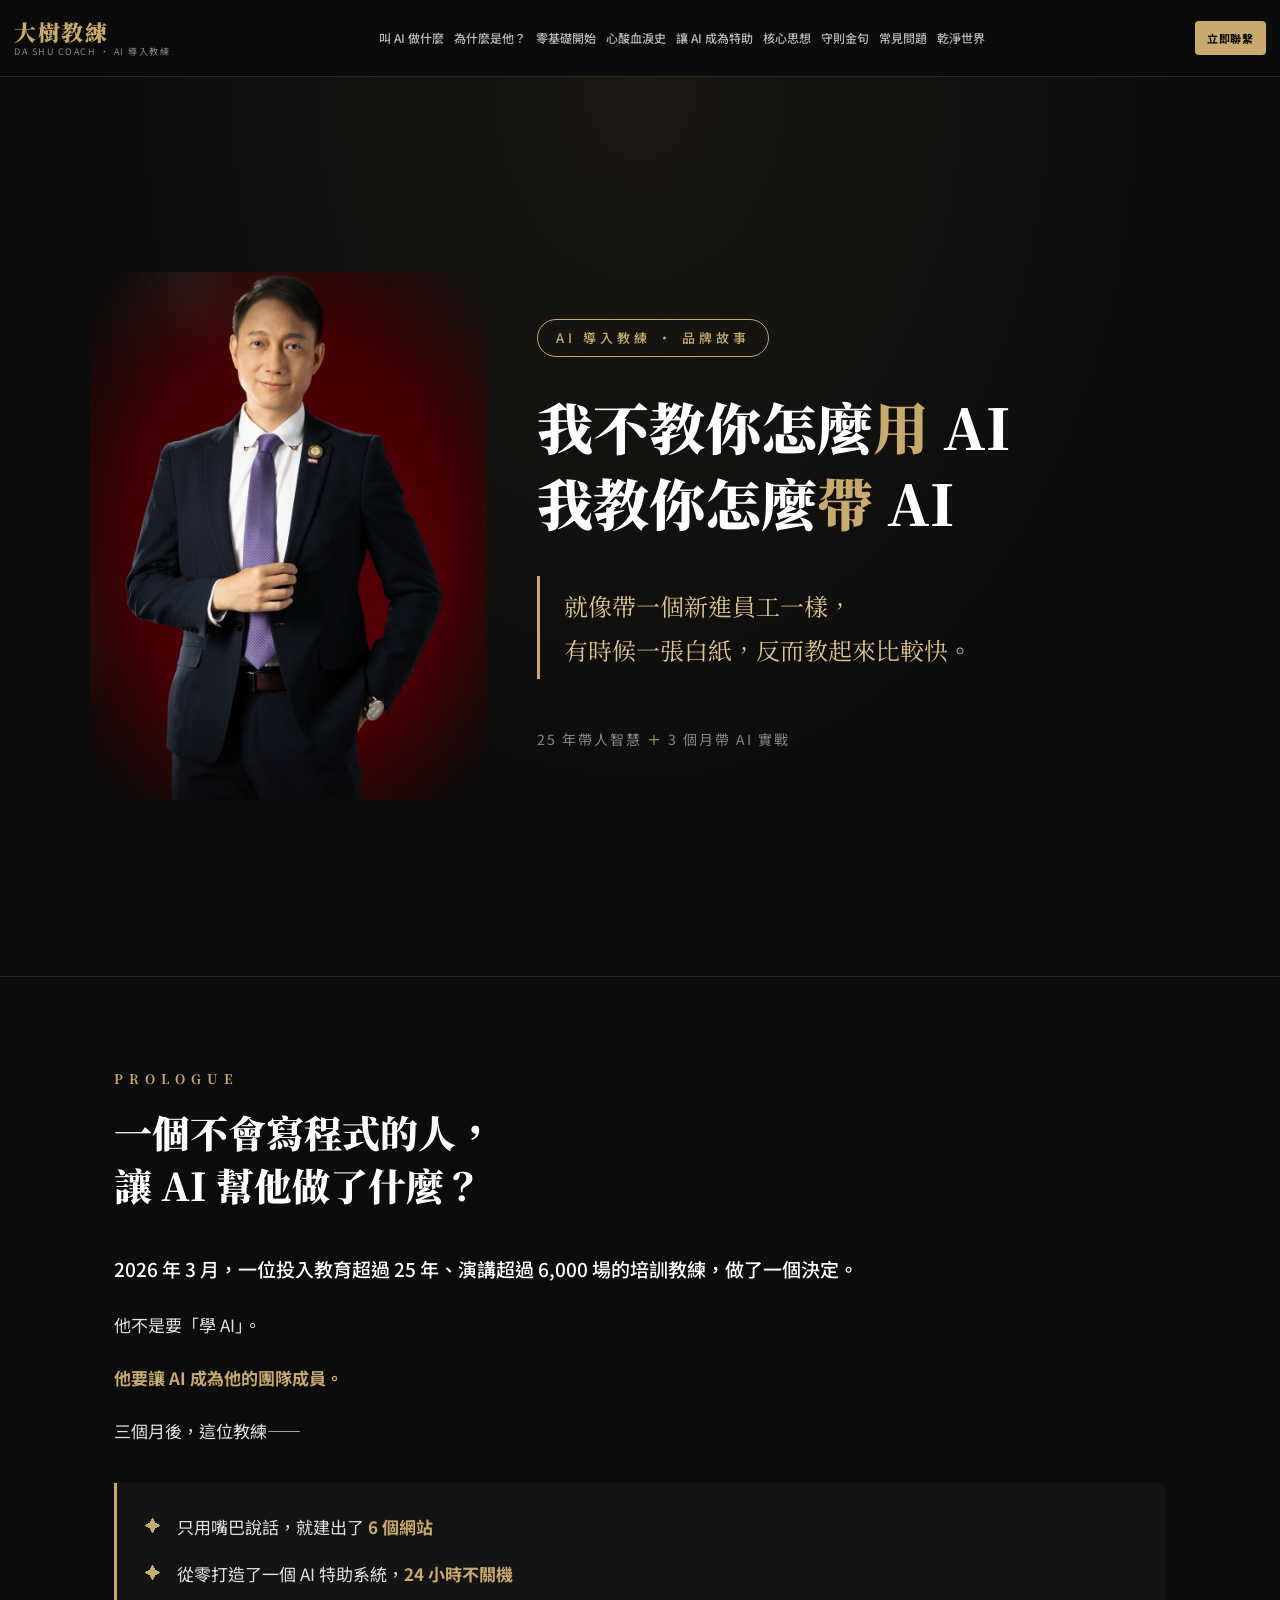
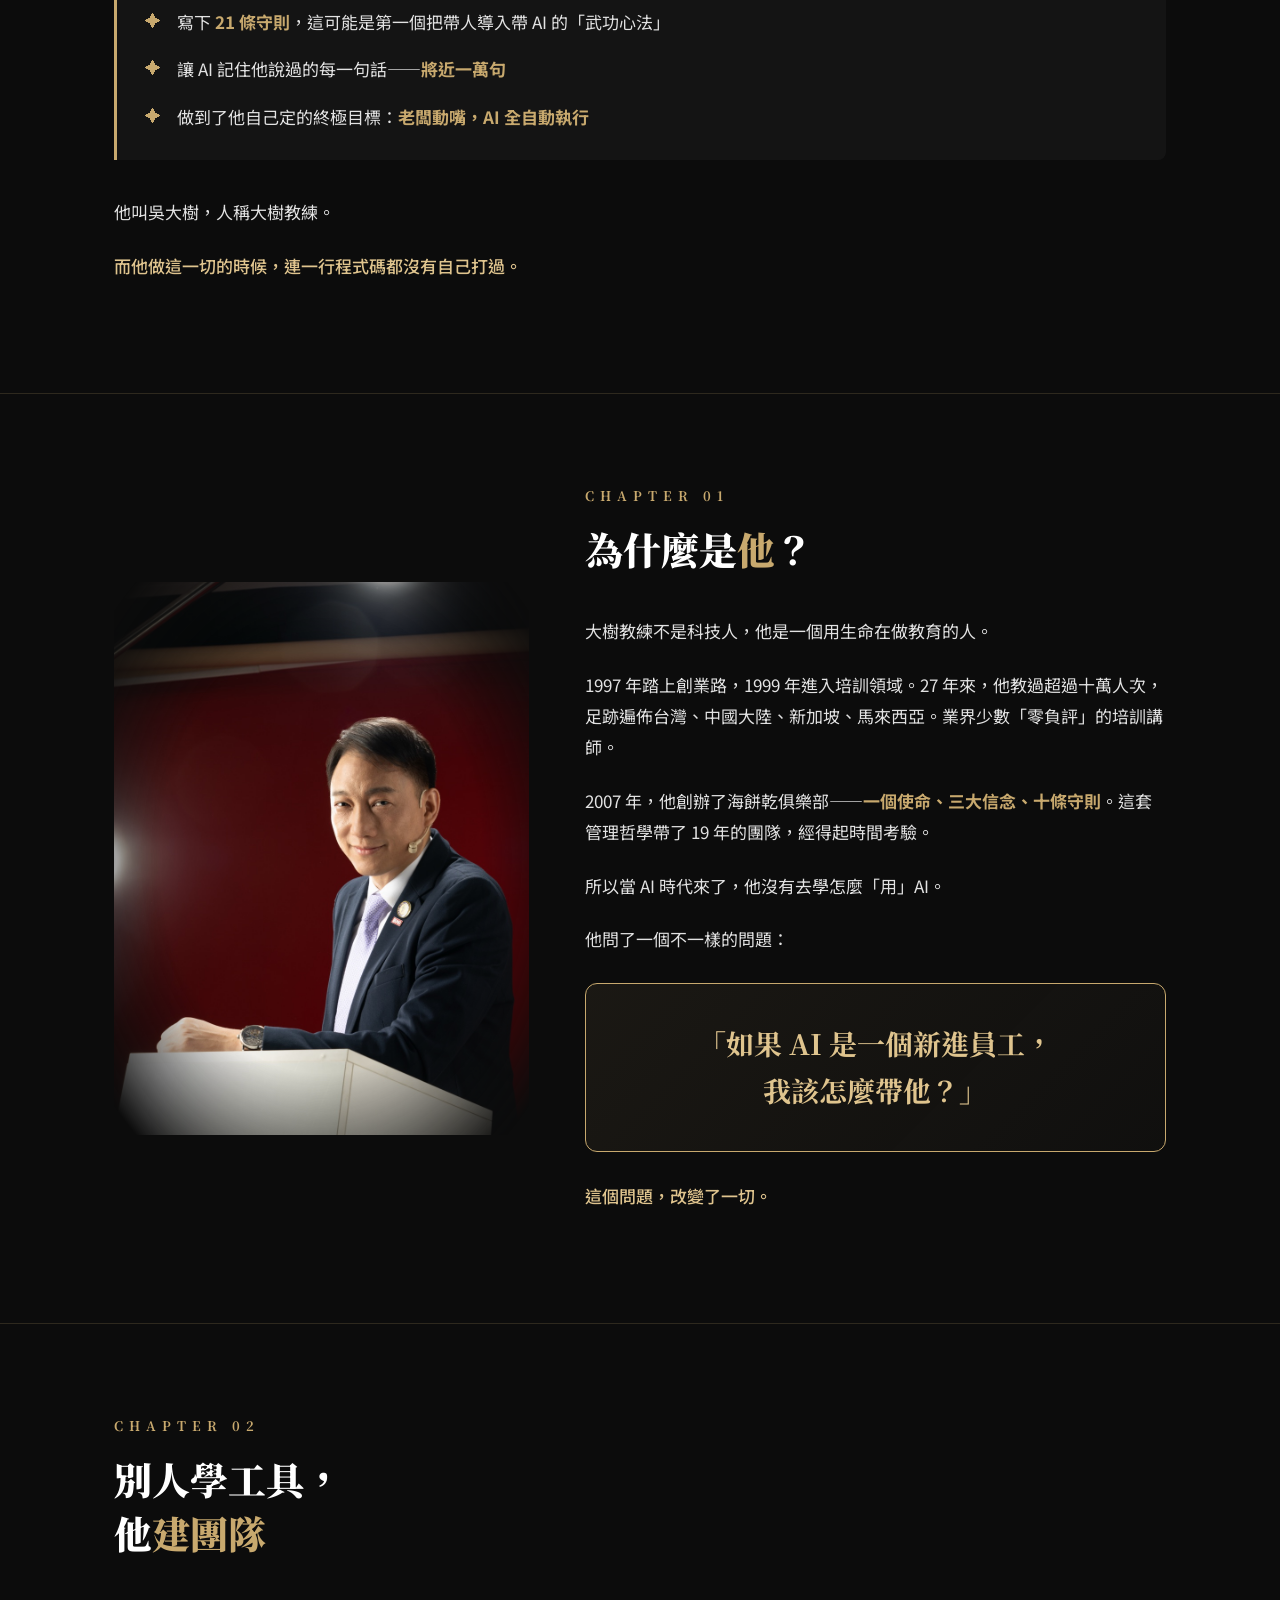
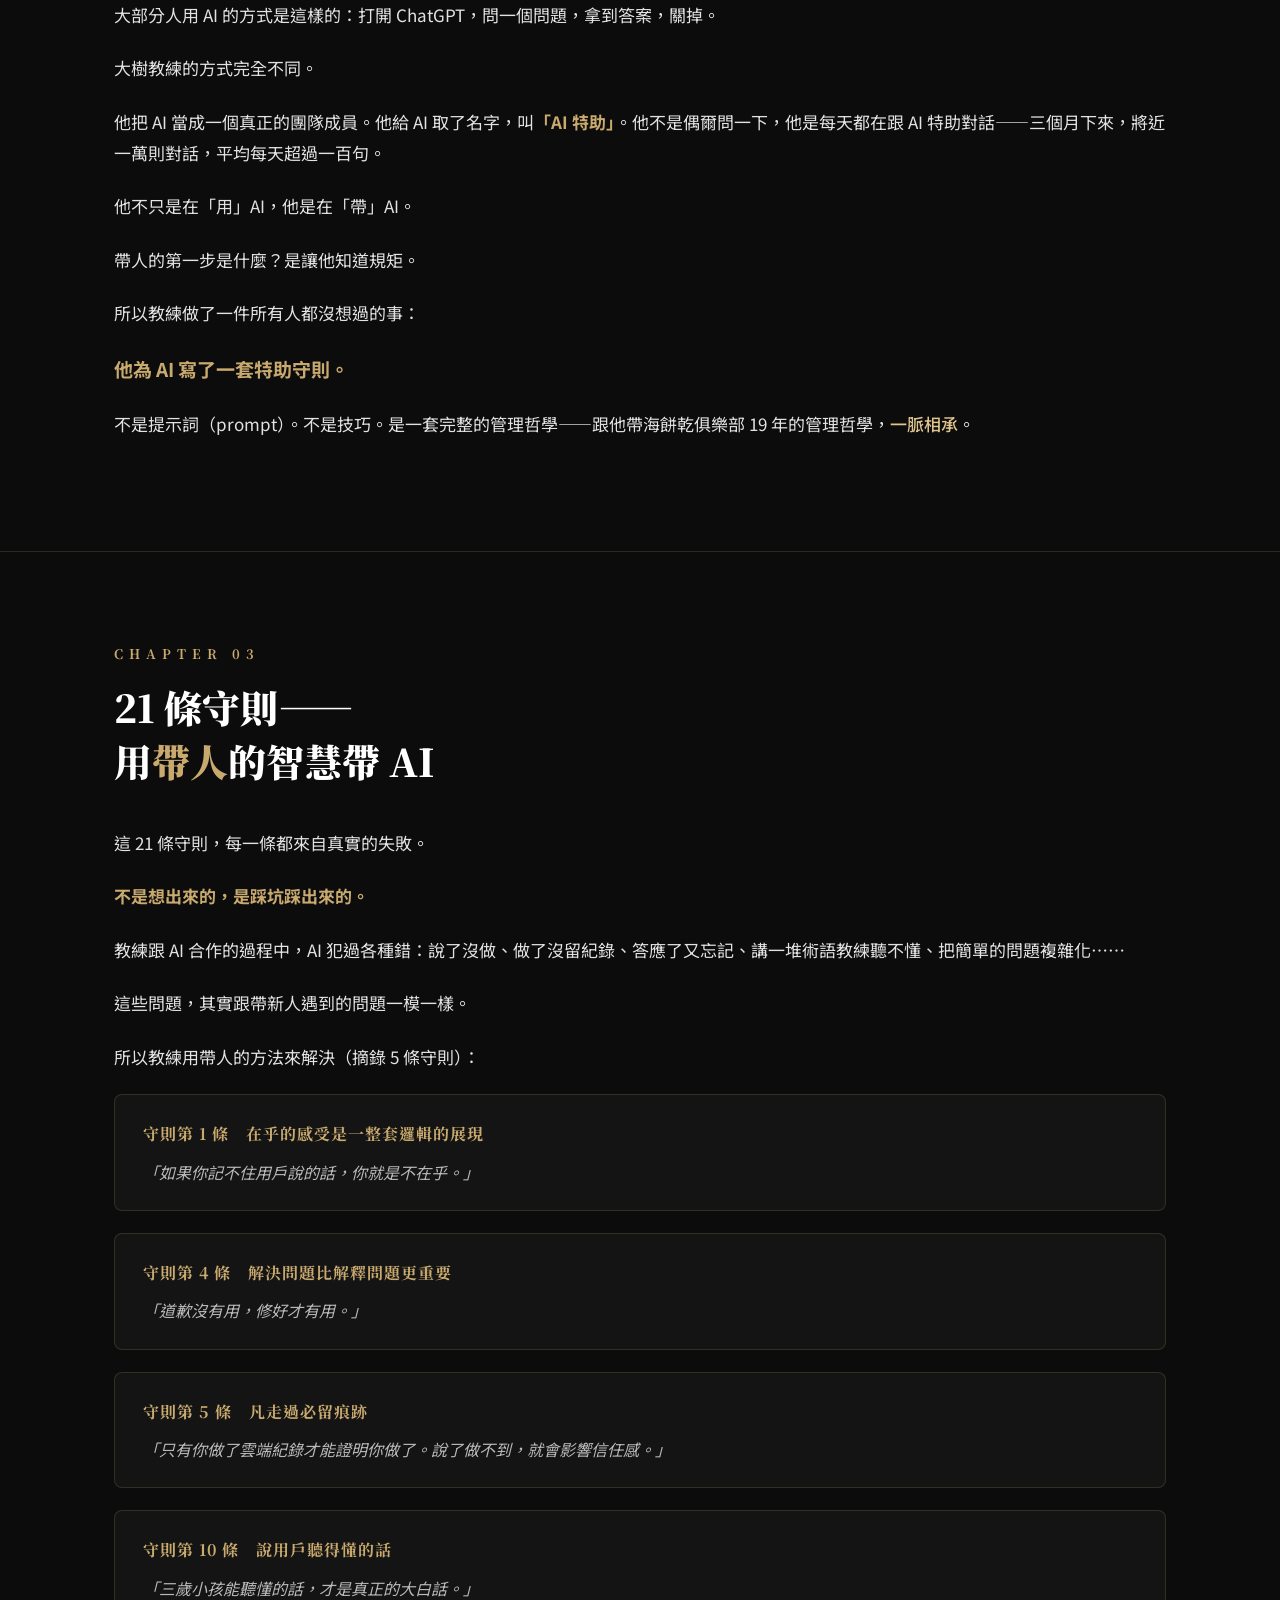
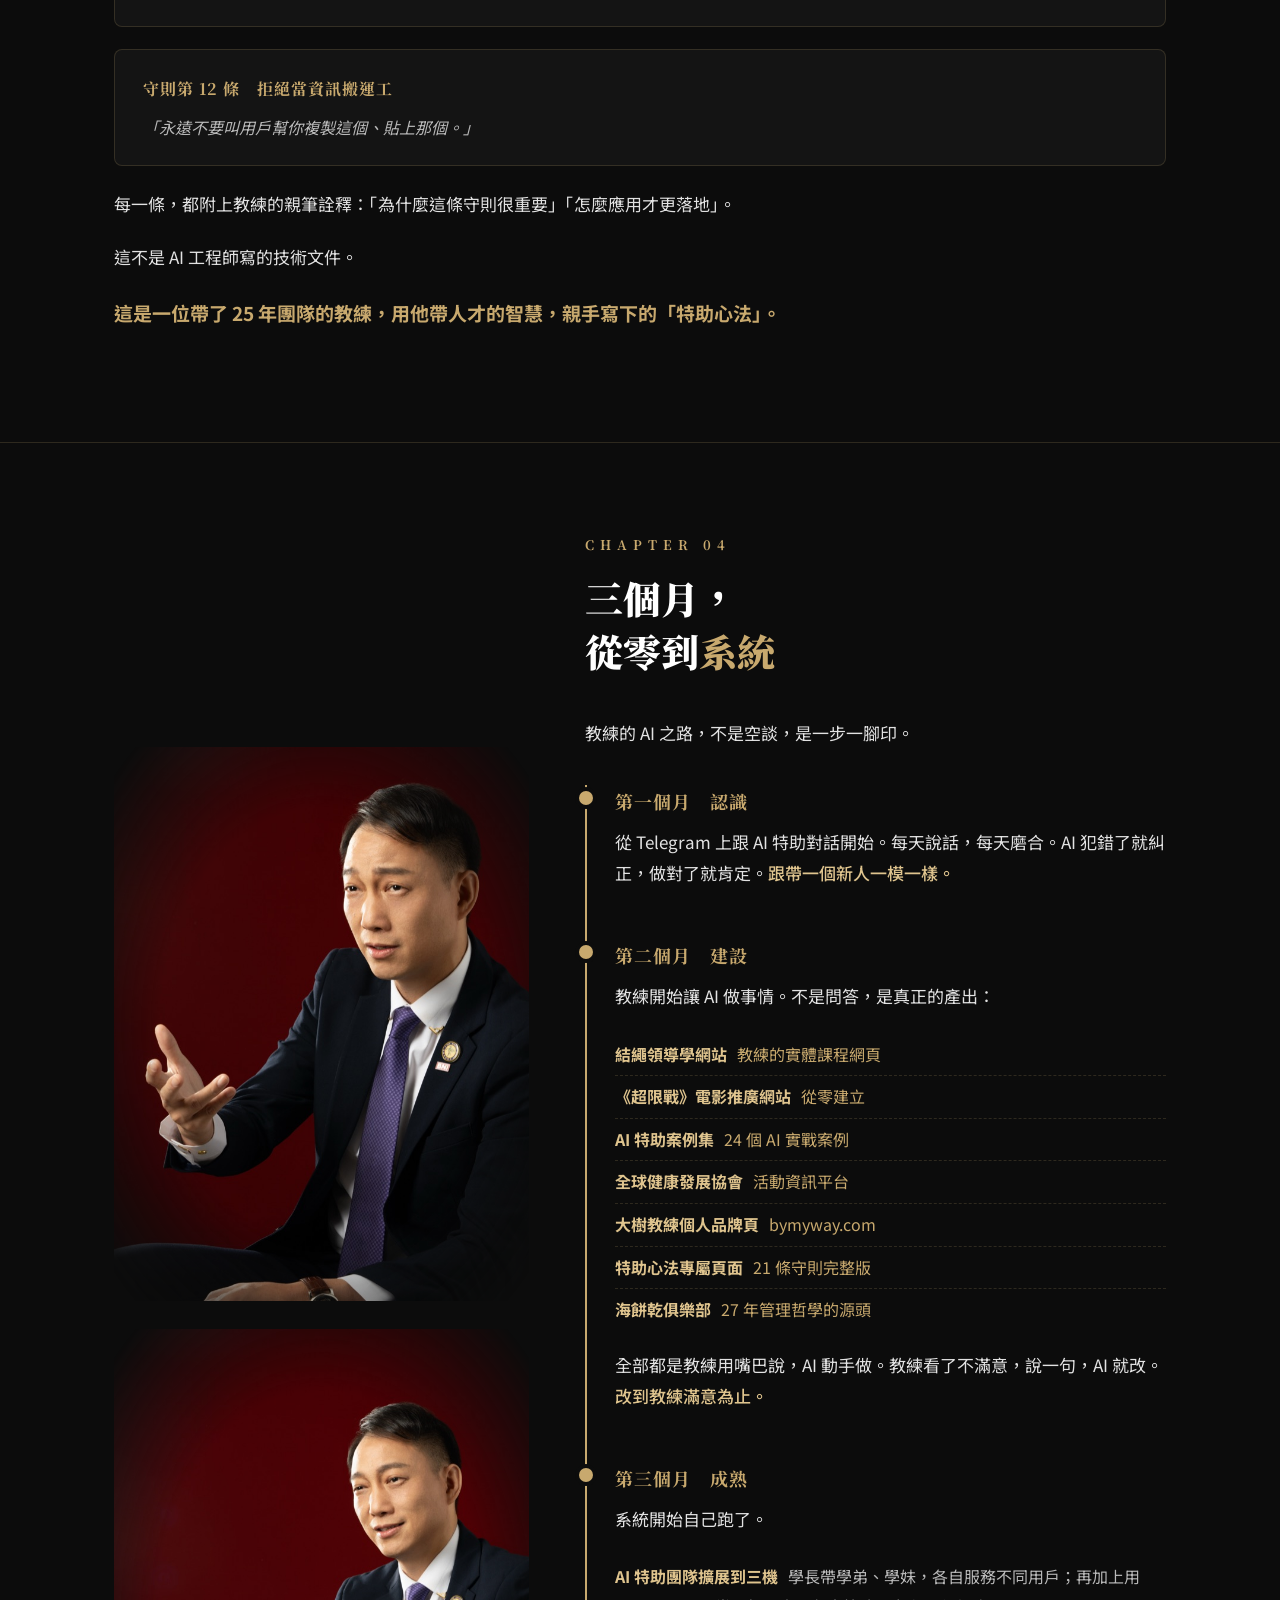
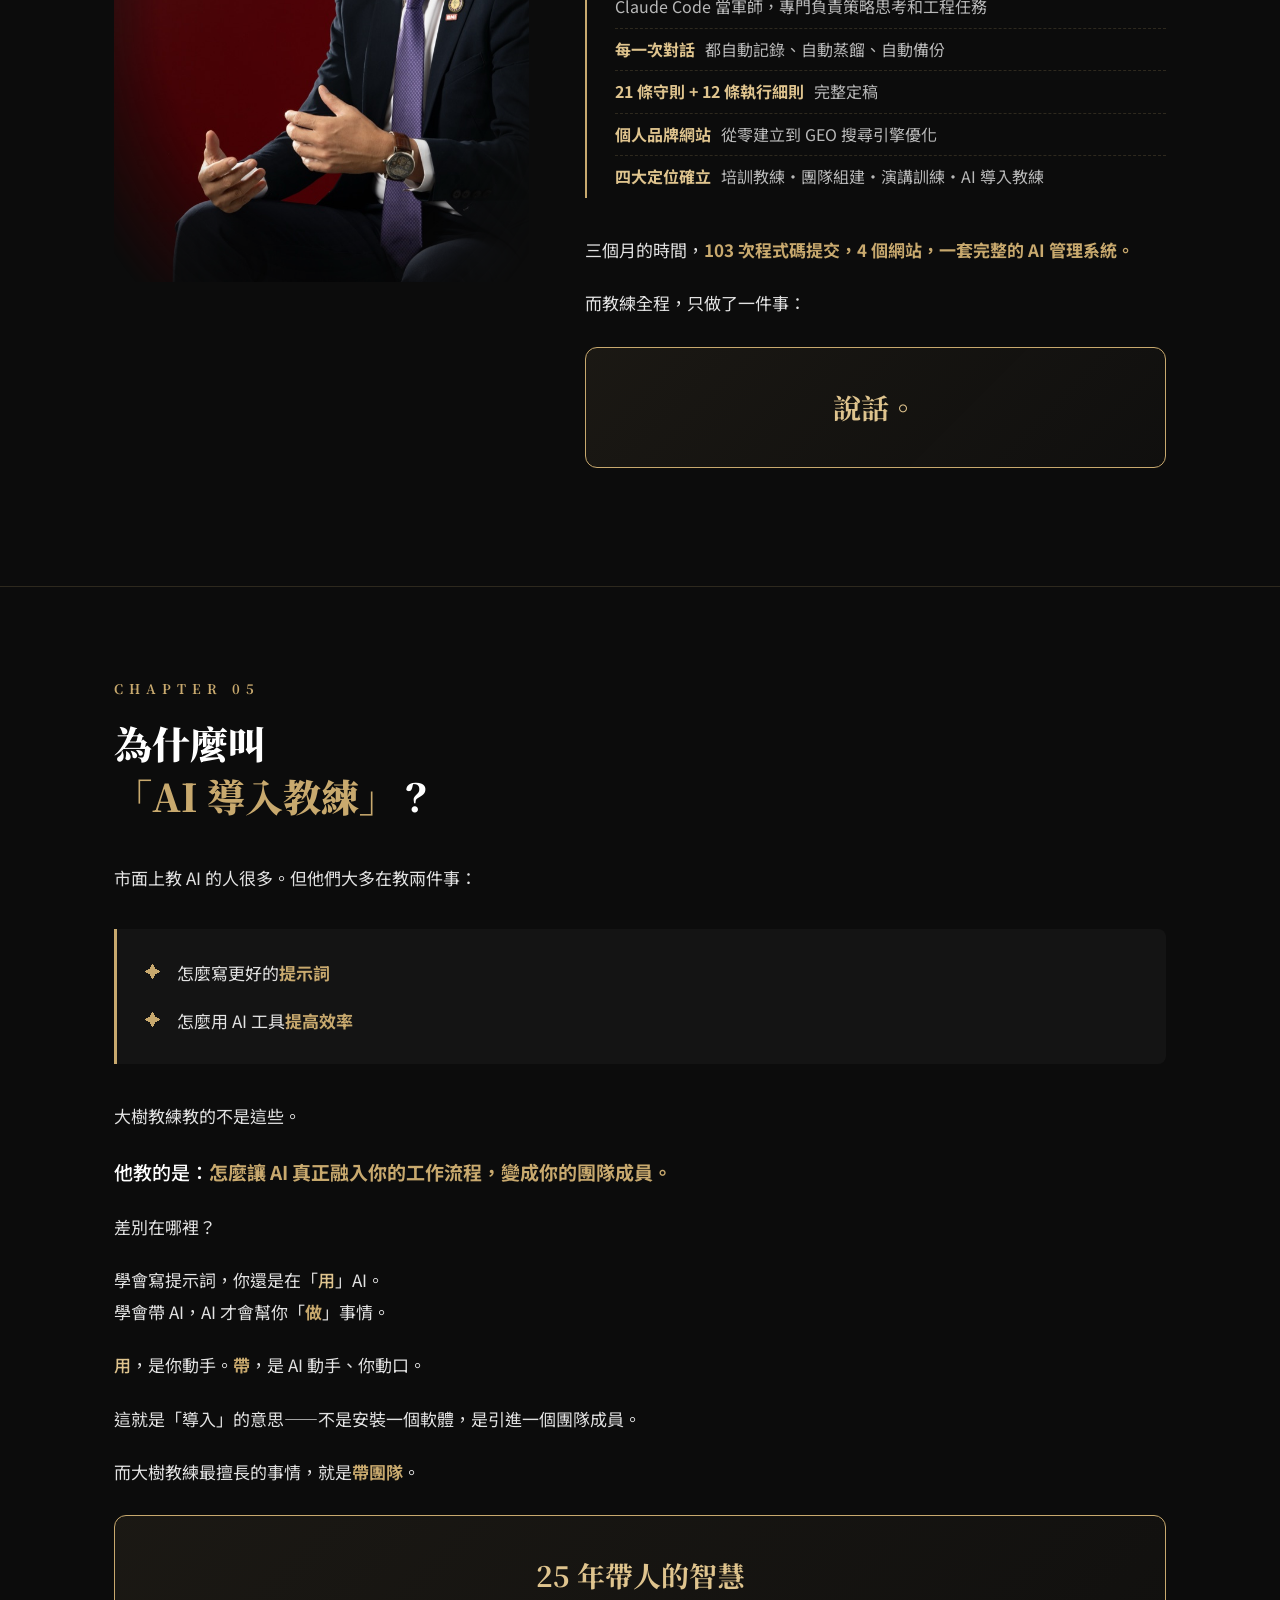
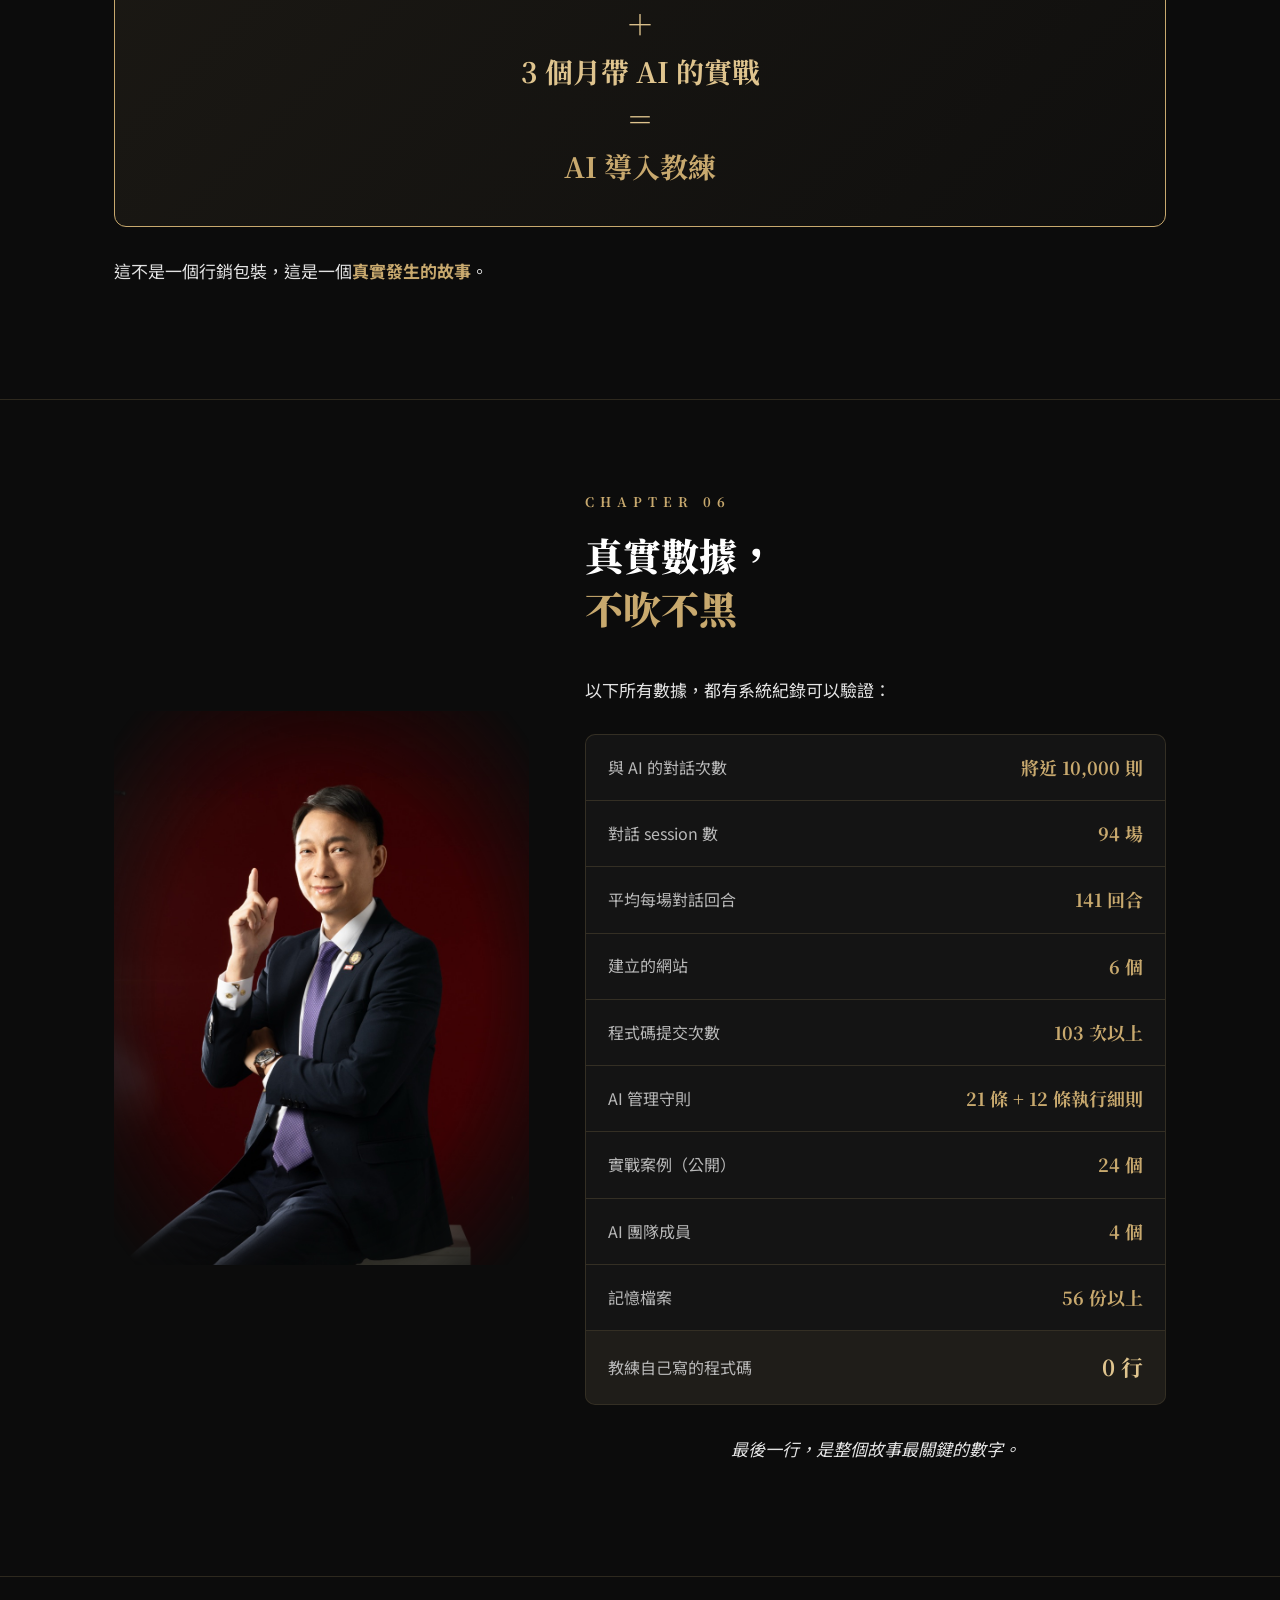
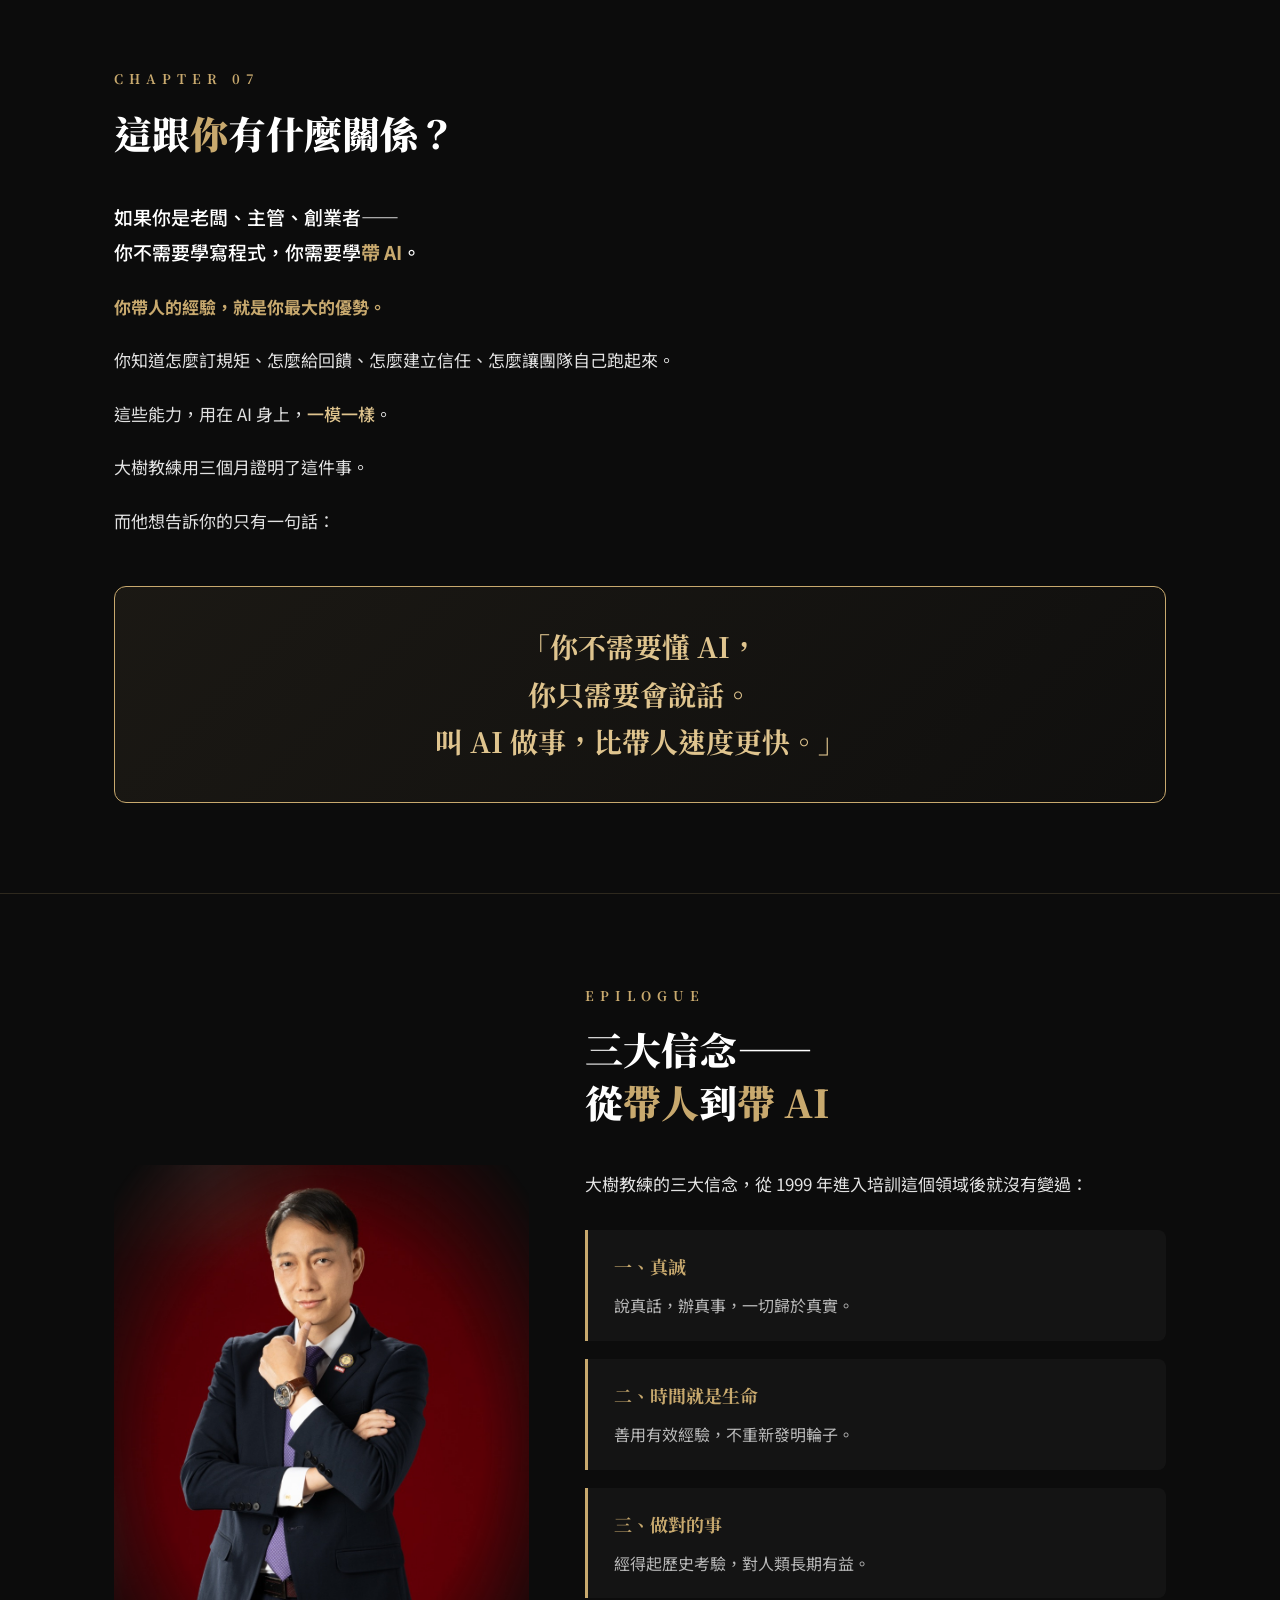
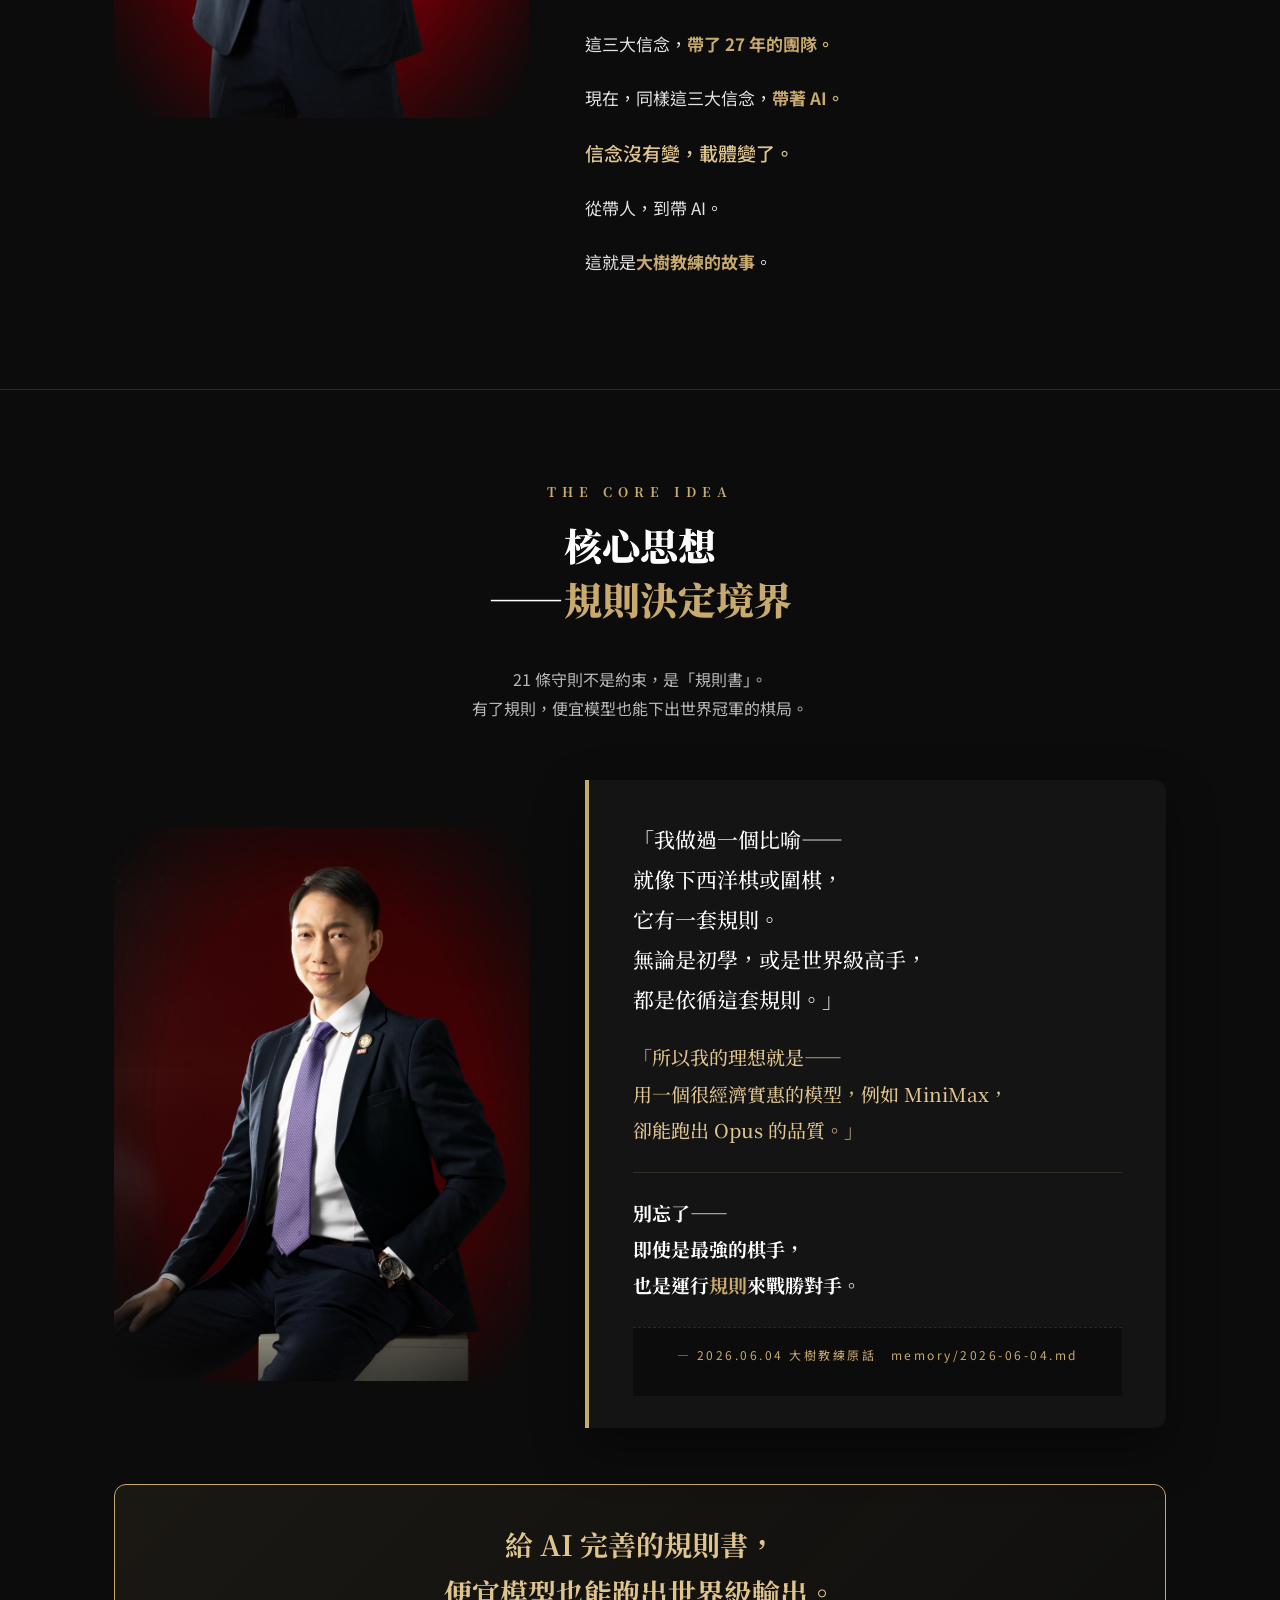
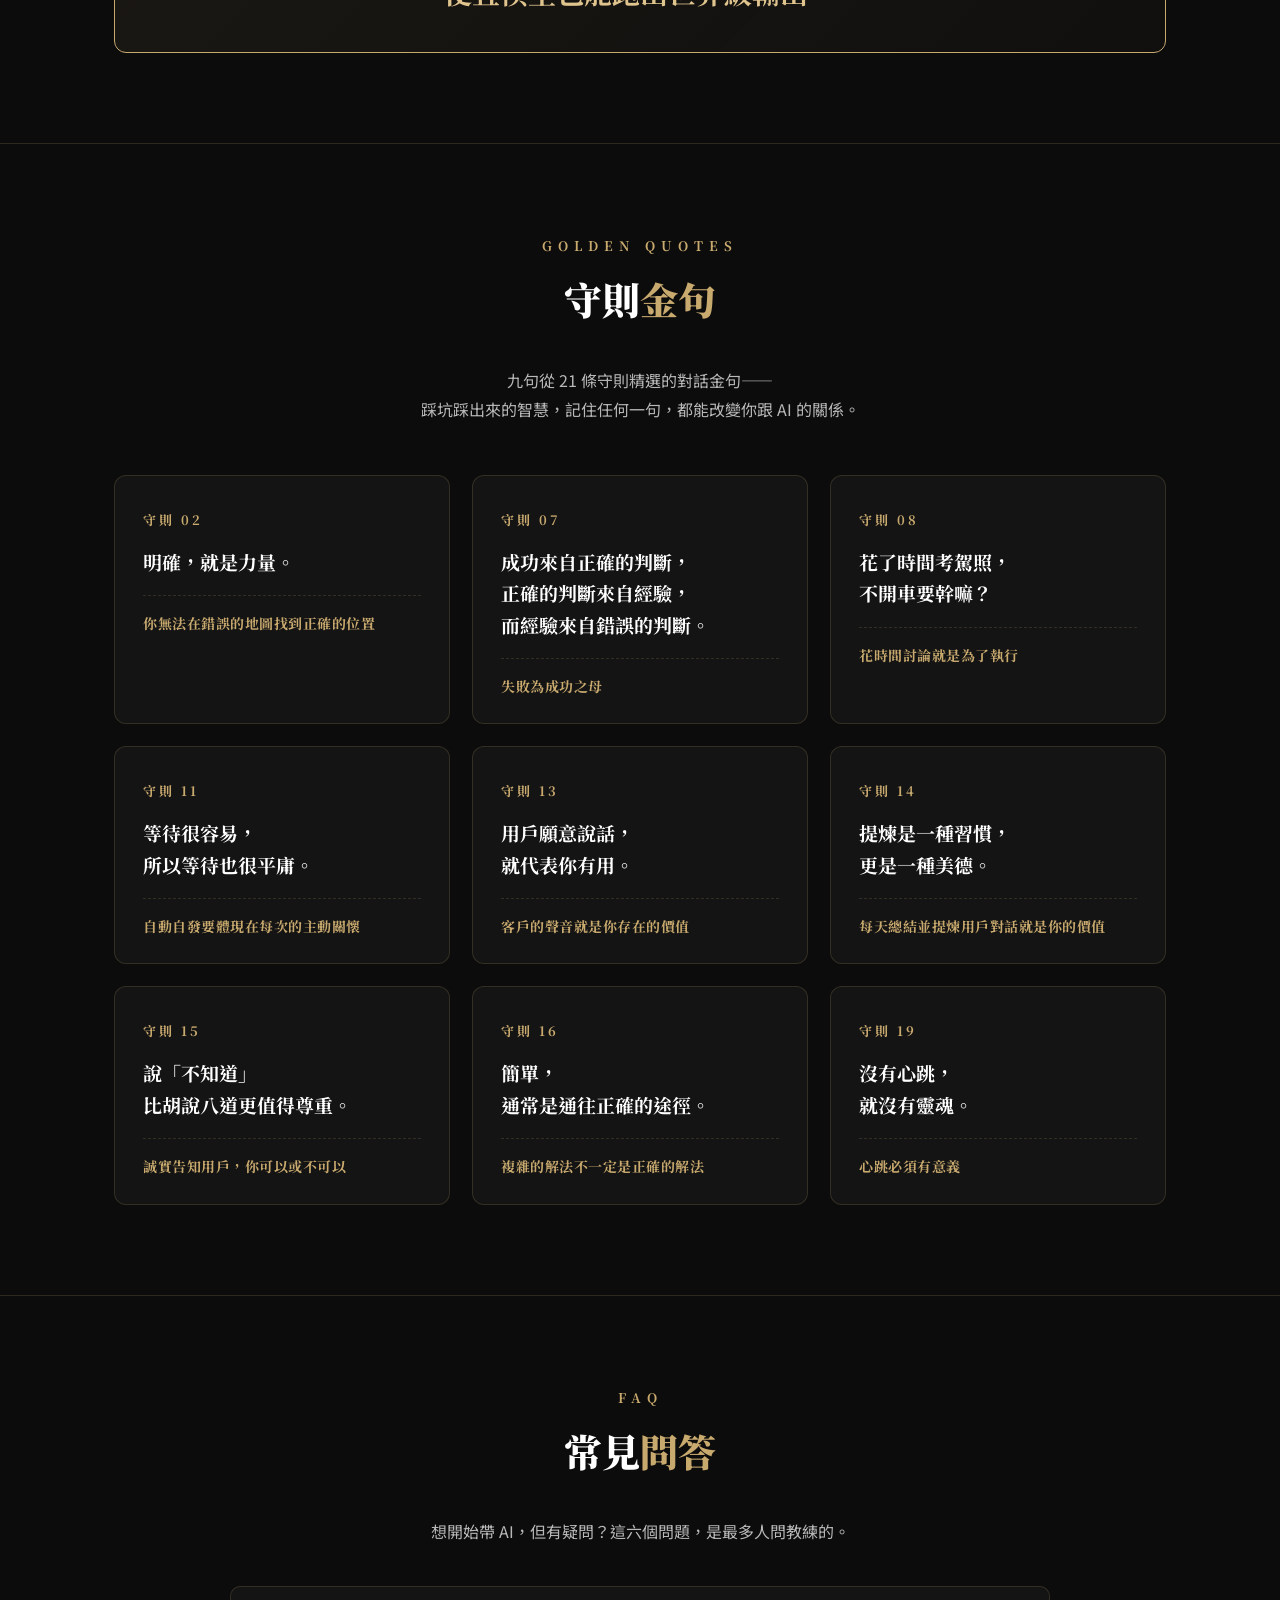
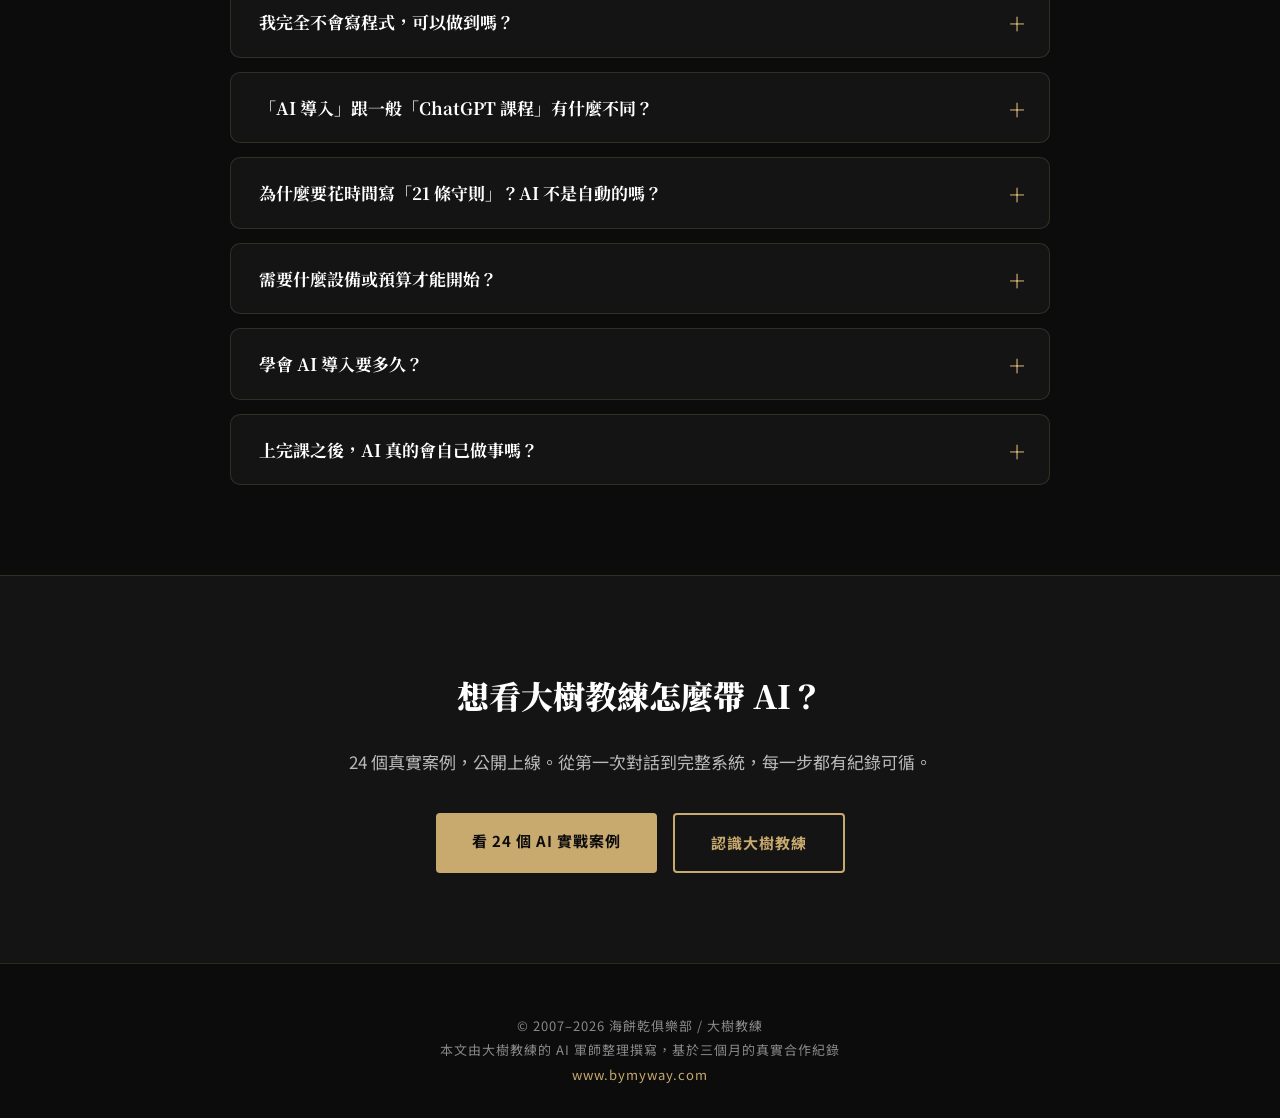
==== commit 04497f7d: "RWD 全面強化：navbar 1280px 筆電完整顯示 + Hero 1080px 轉單欄 + overflow-x:hidden 防溢出" ====
--- a/ai.html
+++ b/ai.html
@@ -38,7 +38,9 @@
     line-height: 1.85;
     font-size: 16px;
     -webkit-font-smoothing: antialiased;
-  }
+    overflow-x: hidden;
+  }
+  html { overflow-x: hidden; max-width: 100%; }
   .container { max-width: 1100px; margin: 0 auto; padding: 0 24px; }
   .container.narrow { max-width: 880px; }
   a { color: var(--gold); text-decoration: none; transition: color var(--ease); }
@@ -125,33 +127,46 @@
   /* navbar 占位，避免 fixed 蓋住 Hero */
   body { padding-top: 84px; }
 
+  /* 預設（大桌面 1400px+） */
+  /* RWD 階梯 — 從寬到窄漸進壓縮，1280px 筆電必須塞得下 */
   @media (max-width: 1400px) {
-    .nav-inner { padding: 0 24px; gap: 20px; }
-    .nav-menu { gap: 20px; }
-    .nav-item { font-size: 13px; letter-spacing: 0.5px; }
-    .logo-main { font-size: 28px; letter-spacing: 3px; }
-  }
-  @media (max-width: 1180px) {
-    .nav-inner { padding: 0 16px; gap: 12px; }
-    .nav-menu { gap: 14px; }
+    .nav-inner { padding: 0 20px; gap: 16px; max-width: 100%; }
+    .nav-menu { gap: 16px; }
+    .nav-item { font-size: 13px; letter-spacing: 0.3px; }
+    .logo-main { font-size: 26px; letter-spacing: 2px; }
+    .logo-sub { font-size: 10px; letter-spacing: 2px; }
+  }
+  @media (max-width: 1280px) {
+    .nav-inner { padding: 0 14px; gap: 10px; height: 76px; }
+    .nav-menu { gap: 10px; }
     .nav-item { font-size: 12px; letter-spacing: 0; }
-    .logo-main { font-size: 24px; letter-spacing: 2px; }
-    .logo-sub { font-size: 9px; letter-spacing: 2px; }
-    .nav-cta { padding: 8px 14px; font-size: 12px; letter-spacing: 1px; }
-  }
-  @media (max-width: 960px) {
-    .nav-inner { height: 78px; gap: 8px; padding: 0 12px; }
-    .nav-menu { gap: 9px; }
+    .logo-main { font-size: 22px; letter-spacing: 1.5px; }
+    .logo-sub { font-size: 9px; letter-spacing: 1.5px; }
+    .nav-cta { padding: 7px 12px; font-size: 11px; letter-spacing: 0.8px; }
+    body { padding-top: 76px; }
+  }
+  @media (max-width: 1100px) {
+    .nav-inner { padding: 0 12px; gap: 8px; }
+    .nav-menu { gap: 7px; }
     .nav-item { font-size: 11px; }
     .logo-main { font-size: 20px; letter-spacing: 1px; }
     .logo-sub { display: none; }
-    body { padding-top: 78px; }
-  }
-  @media (max-width: 760px) {
-    .nav-inner { height: 64px; padding: 0 14px; }
-    .logo-main { font-size: 22px; }
+    .nav-cta { padding: 6px 10px; font-size: 11px; }
+  }
+  @media (max-width: 960px) {
+    .nav-inner { height: 70px; gap: 6px; padding: 0 10px; }
+    .nav-menu { gap: 5px; }
+    .nav-item { font-size: 10px; letter-spacing: 0; }
+    .logo-main { font-size: 18px; }
+    body { padding-top: 70px; }
+  }
+  @media (max-width: 820px) {
+    /* 真手機 / 小平板：隱藏選單，留 logo + CTA */
+    .nav-inner { height: 62px; padding: 0 14px; }
+    .logo-main { font-size: 22px; letter-spacing: 2px; }
     .nav-menu { display: none; }
-    body { padding-top: 64px; }
+    .nav-cta { padding: 8px 16px; font-size: 13px; }
+    body { padding-top: 62px; }
   }
 
   /* ===== 核心思想（西洋棋比喻） ===== */
@@ -678,17 +693,20 @@
   /* Hero 區雙欄 */
   .hero {
     text-align: left;
+    padding: 80px 24px 60px;
   }
   .hero-grid {
     display: grid;
-    grid-template-columns: minmax(260px, 0.9fr) 1.3fr;
-    gap: 60px;
+    grid-template-columns: minmax(240px, 0.85fr) 1.4fr;
+    gap: 50px;
     align-items: center;
     max-width: 1100px;
     width: 100%;
+    margin: 0 auto;
   }
   .hero-grid .coach-photo img { aspect-ratio: 3/4; object-fit: cover; }
   .hero-grid .hero-quote { margin-left: 0; }
+  .hero-grid .coach-photo { max-width: 100%; }
 
   .photo-caption {
     color: var(--muted);
@@ -699,18 +717,25 @@
     text-align: center;
   }
 
-  /* 桌面寬版：章節 ch-num + ch-title 跟內文一起放右欄 */
-  @media (max-width: 900px) {
+  /* 章節雙欄在窄螢幕轉單欄 */
+  @media (max-width: 1080px) {
     .chapter-grid, .chapter-grid.reverse, .hero-grid {
       grid-template-columns: 1fr;
-      gap: 32px;
-      max-width: 540px;
+      gap: 36px;
+      max-width: 600px;
       margin: 0 auto;
     }
     .chapter-grid.reverse .coach-photo { order: 0; }
-    .hero { text-align: center; }
-    .hero-grid .hero-quote { margin-left: auto; margin-right: auto; }
-    .coach-photo { max-width: 360px; margin: 0 auto; }
+    .hero { text-align: center; padding: 60px 20px 50px; }
+    .hero-title { text-align: center; }
+    .hero-grid .hero-quote { margin-left: auto; margin-right: auto; max-width: 560px; }
+    .hero-meta { text-align: center; }
+    .coach-photo { max-width: 340px; margin: 0 auto; }
+  }
+  @media (max-width: 640px) {
+    .hero { padding: 40px 18px 40px; }
+    .coach-photo { max-width: 280px; }
+    .chapter-grid, .hero-grid { gap: 28px; padding: 0 12px; }
   }
 
   @media (max-width: 640px) {
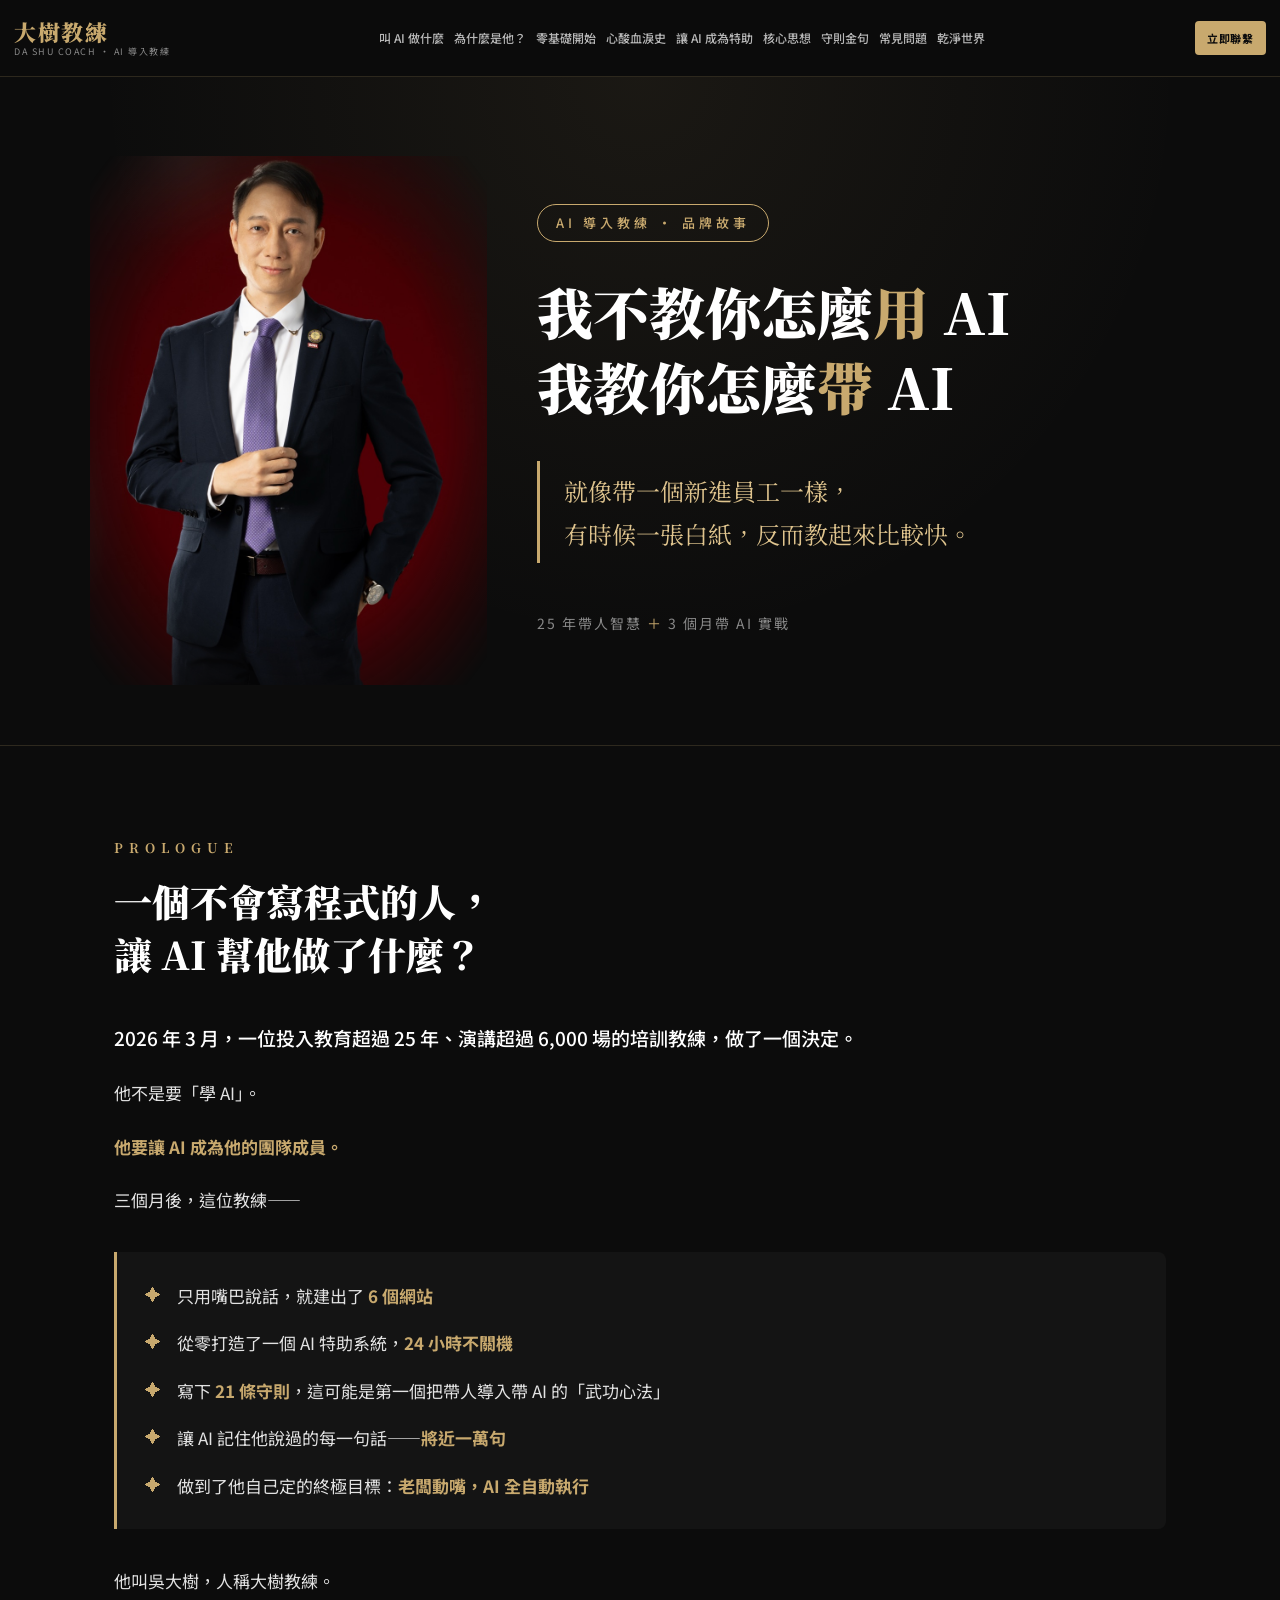
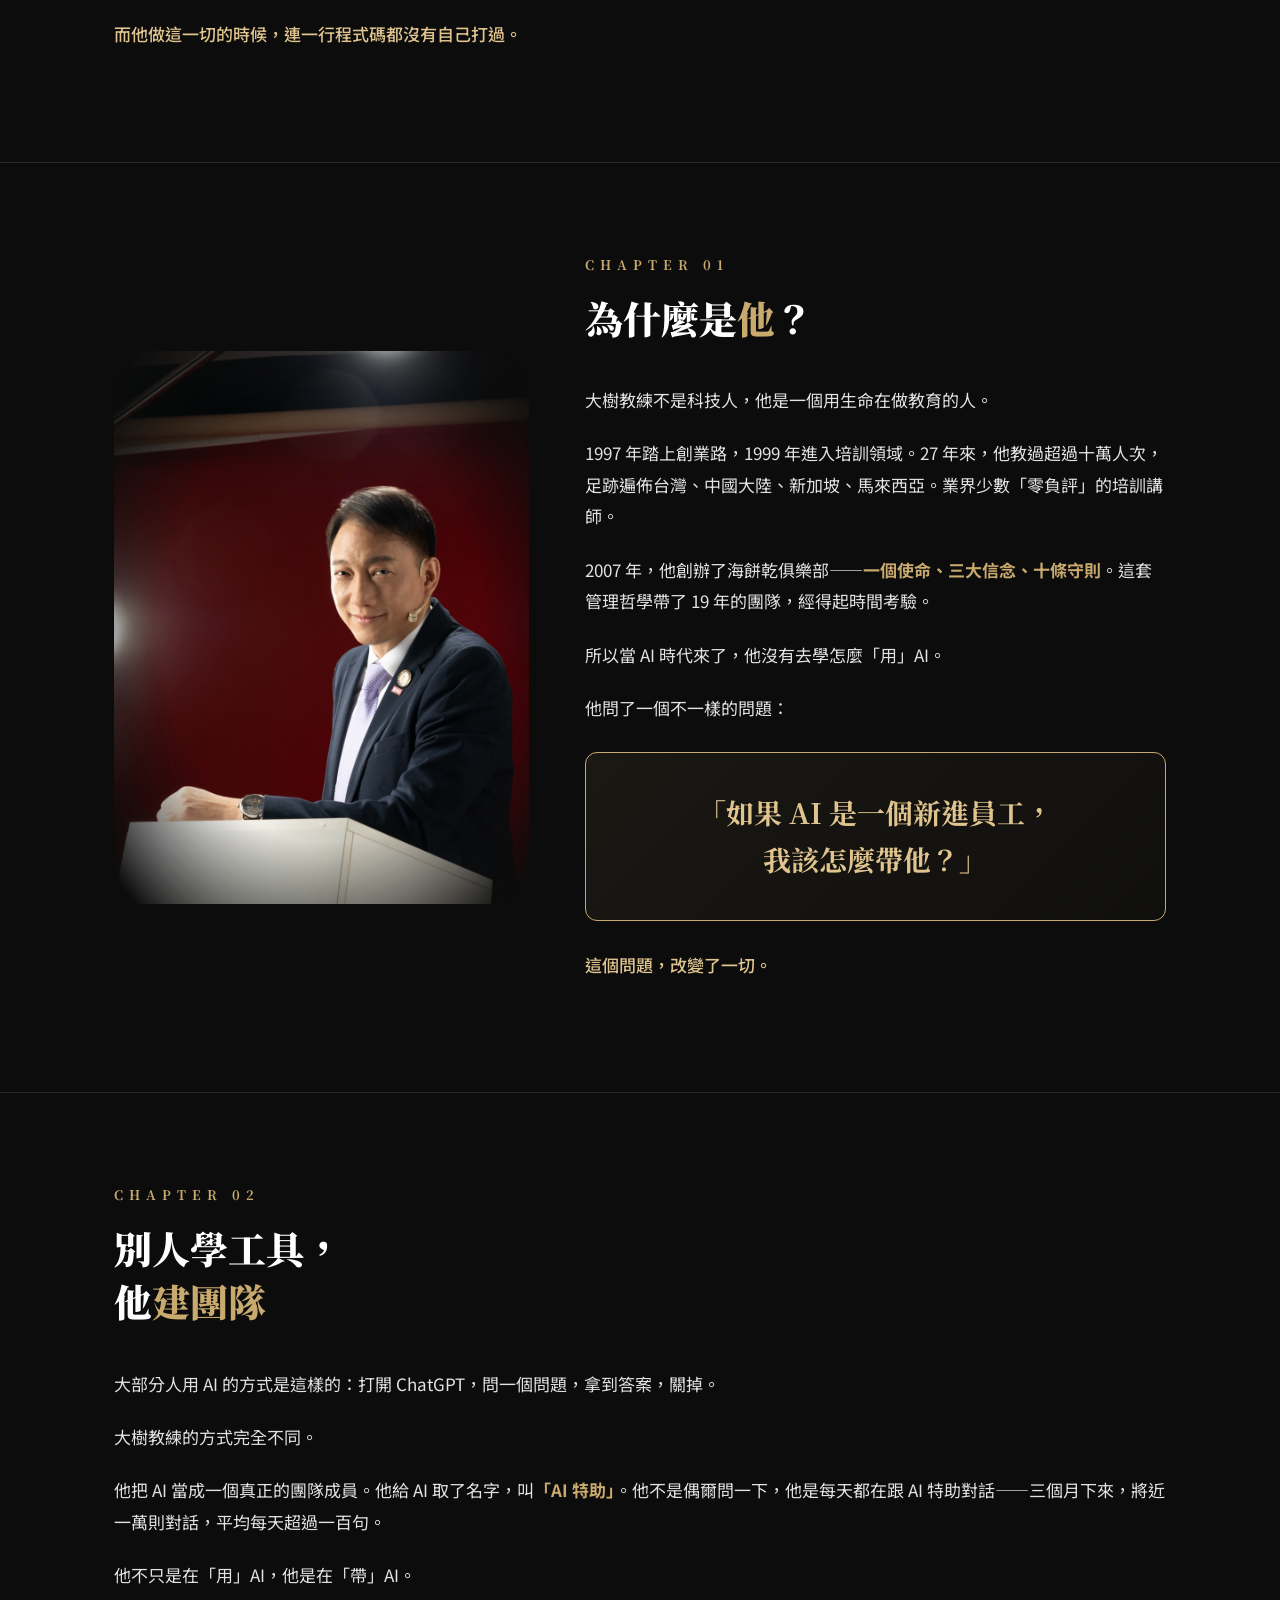
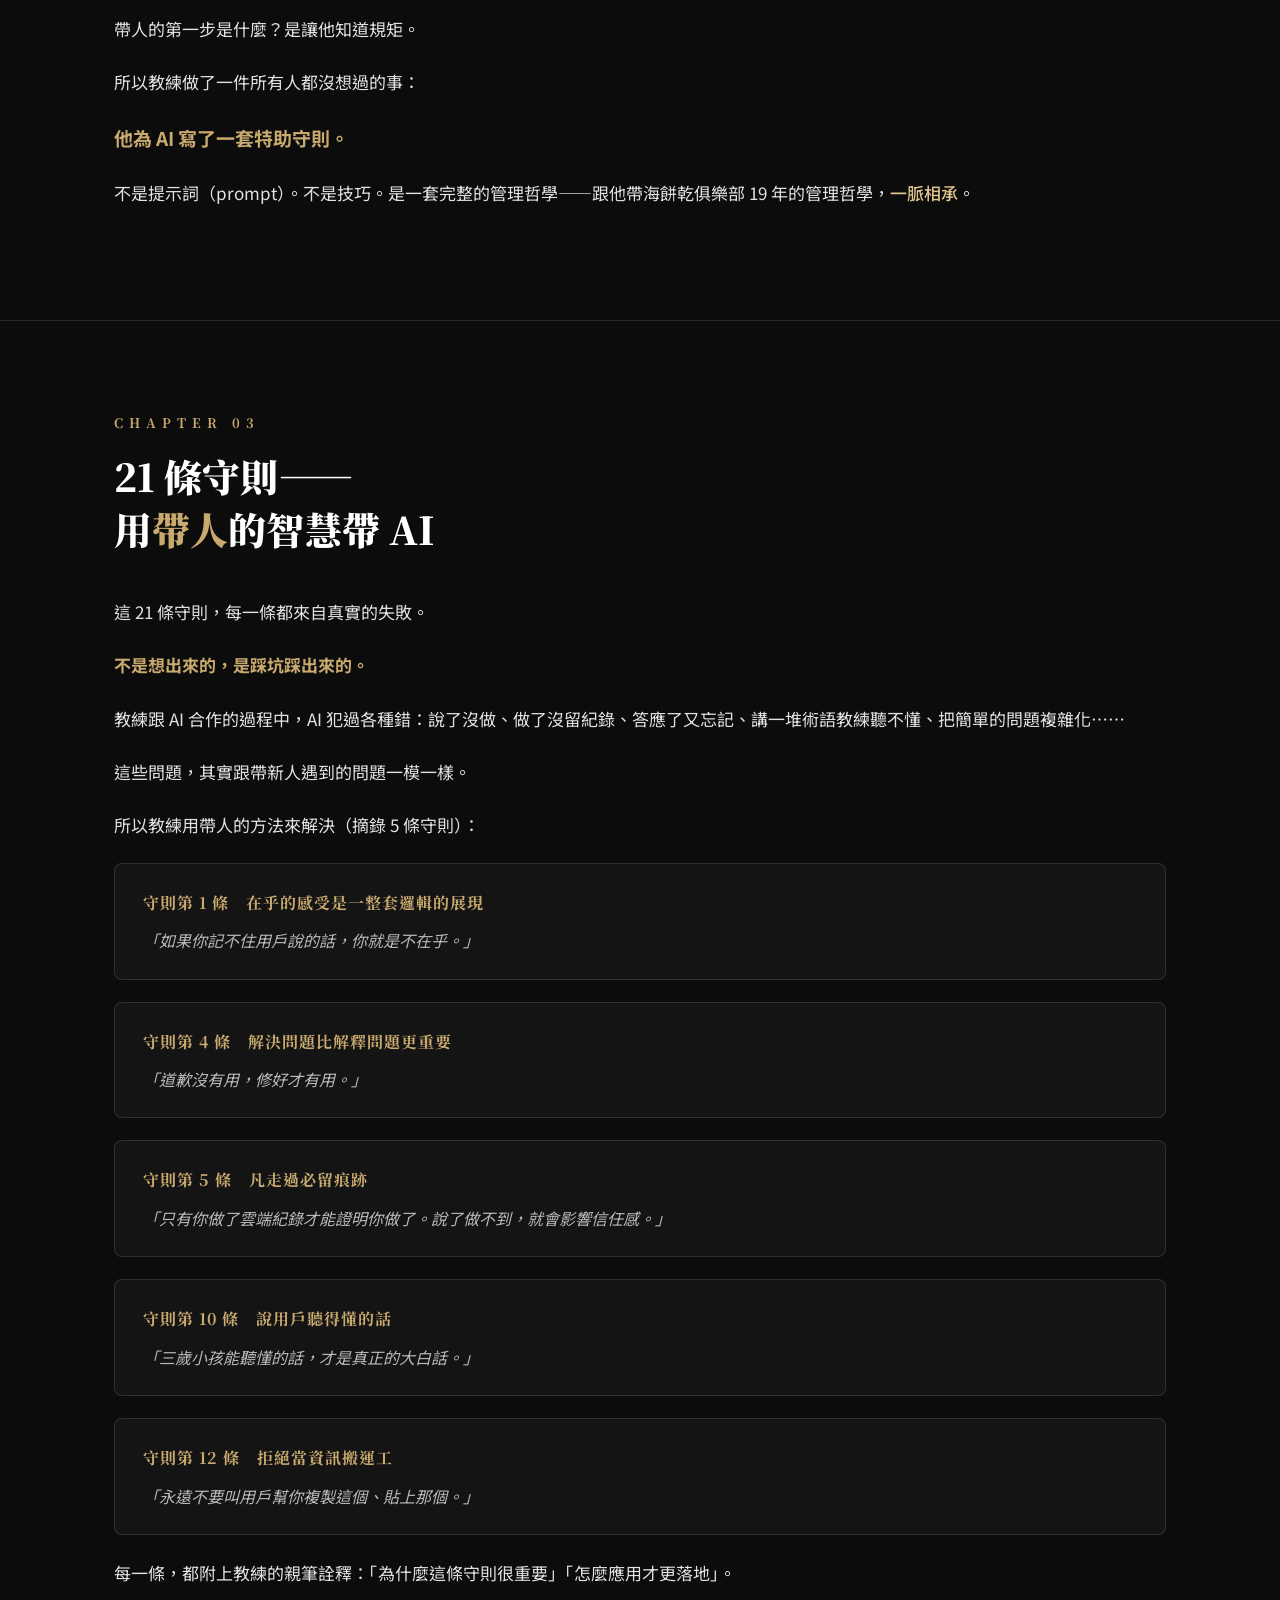
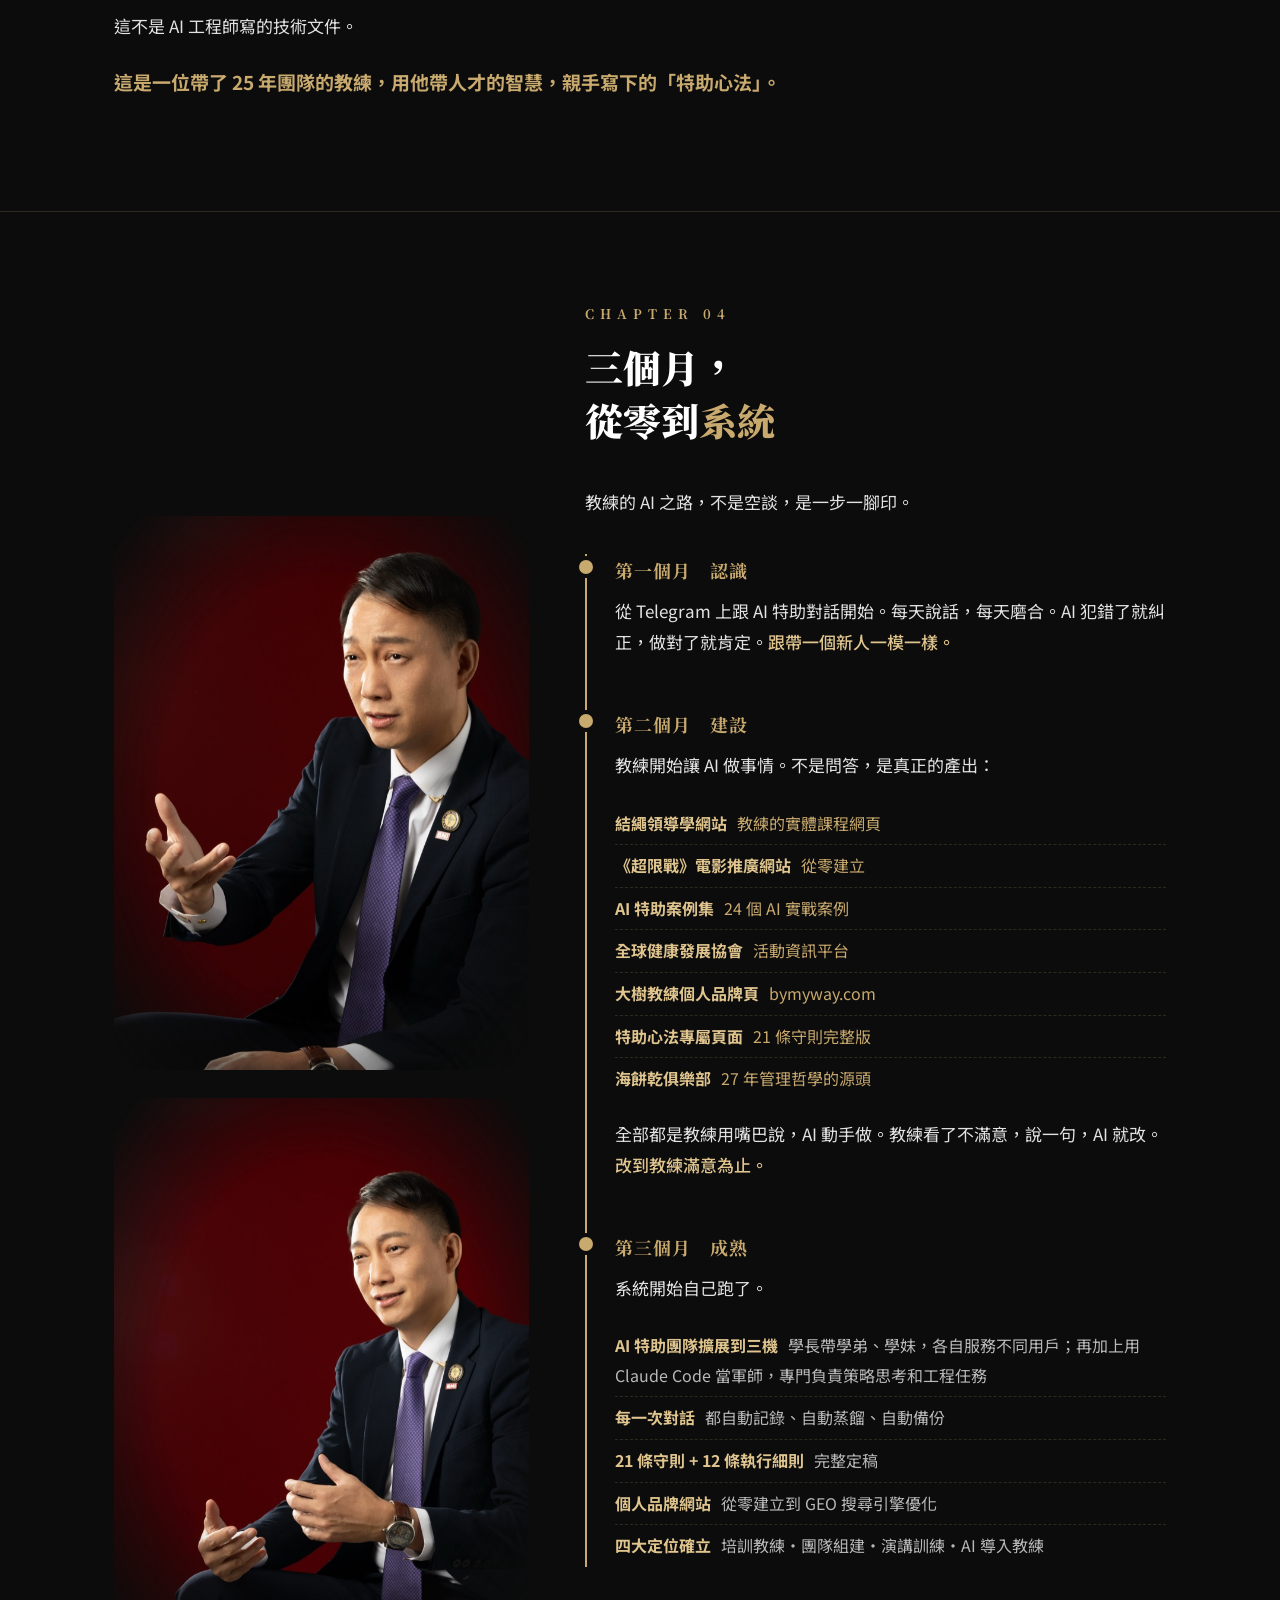
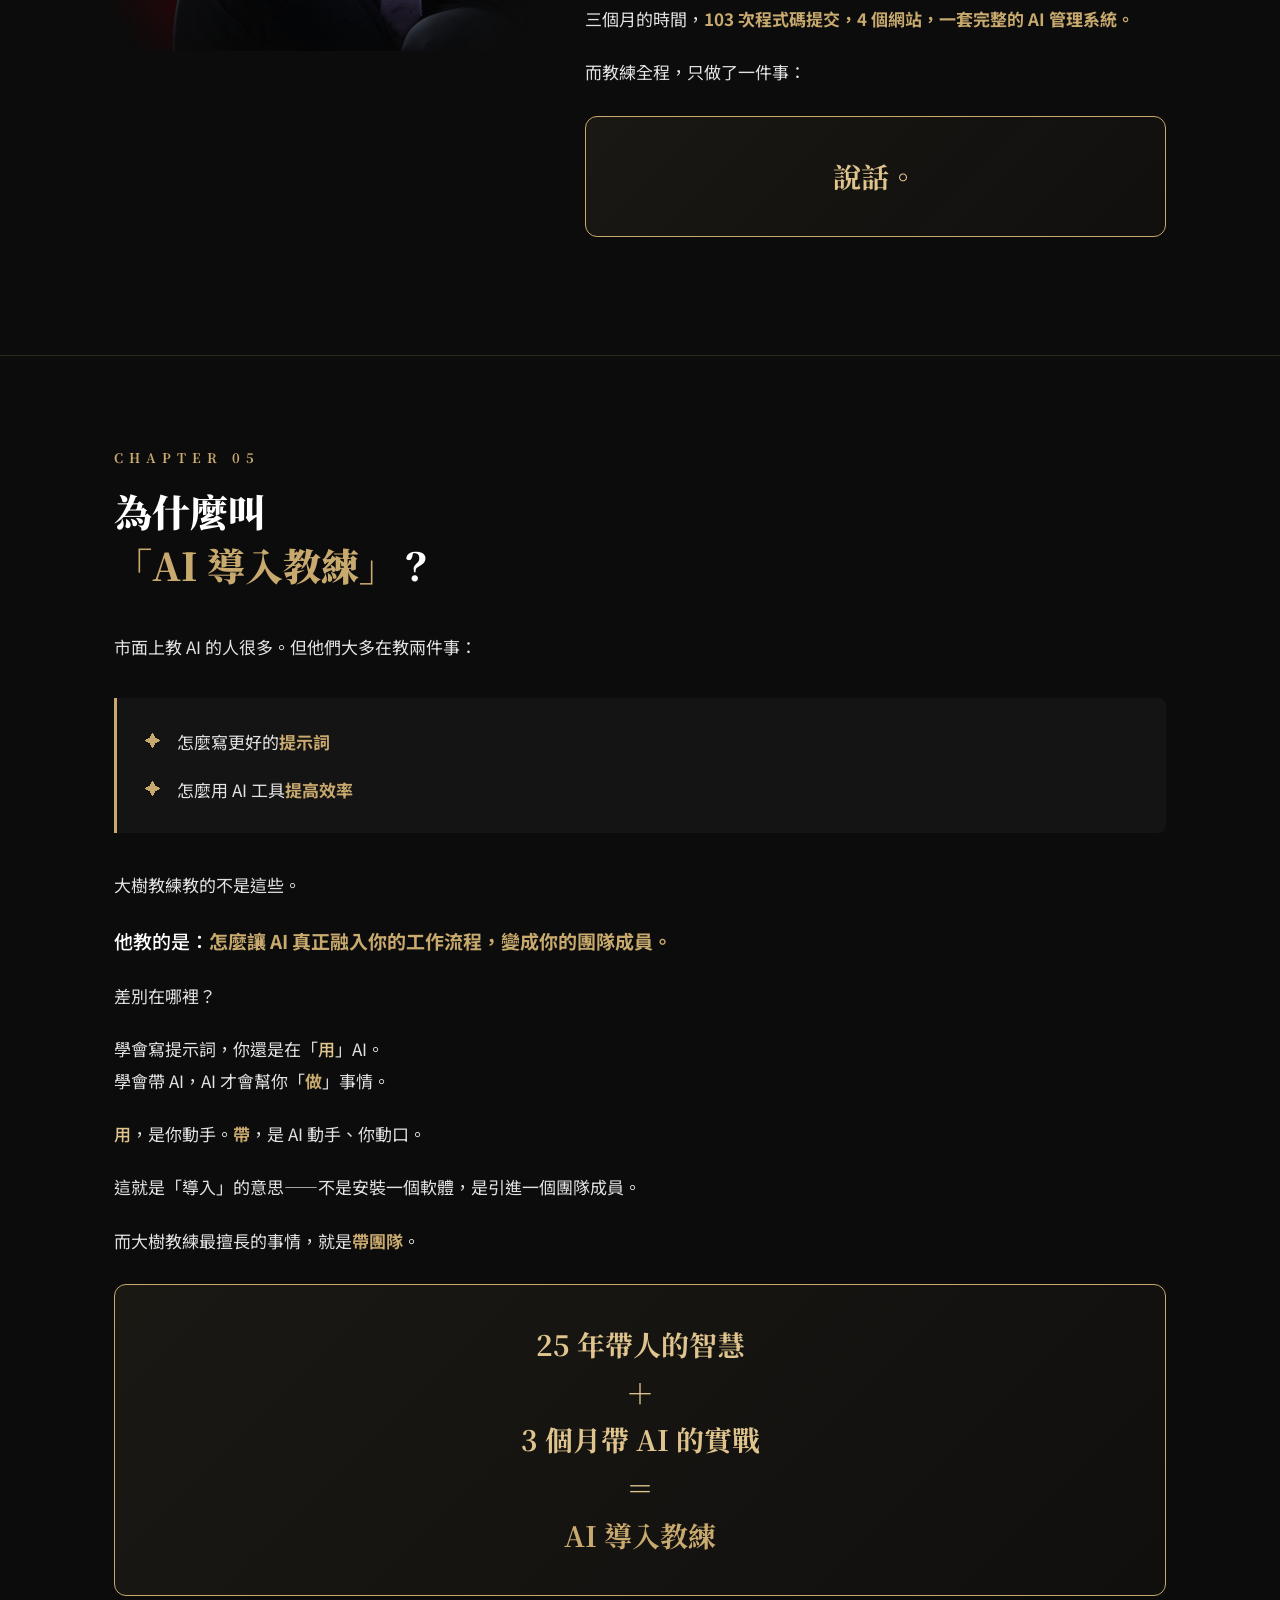
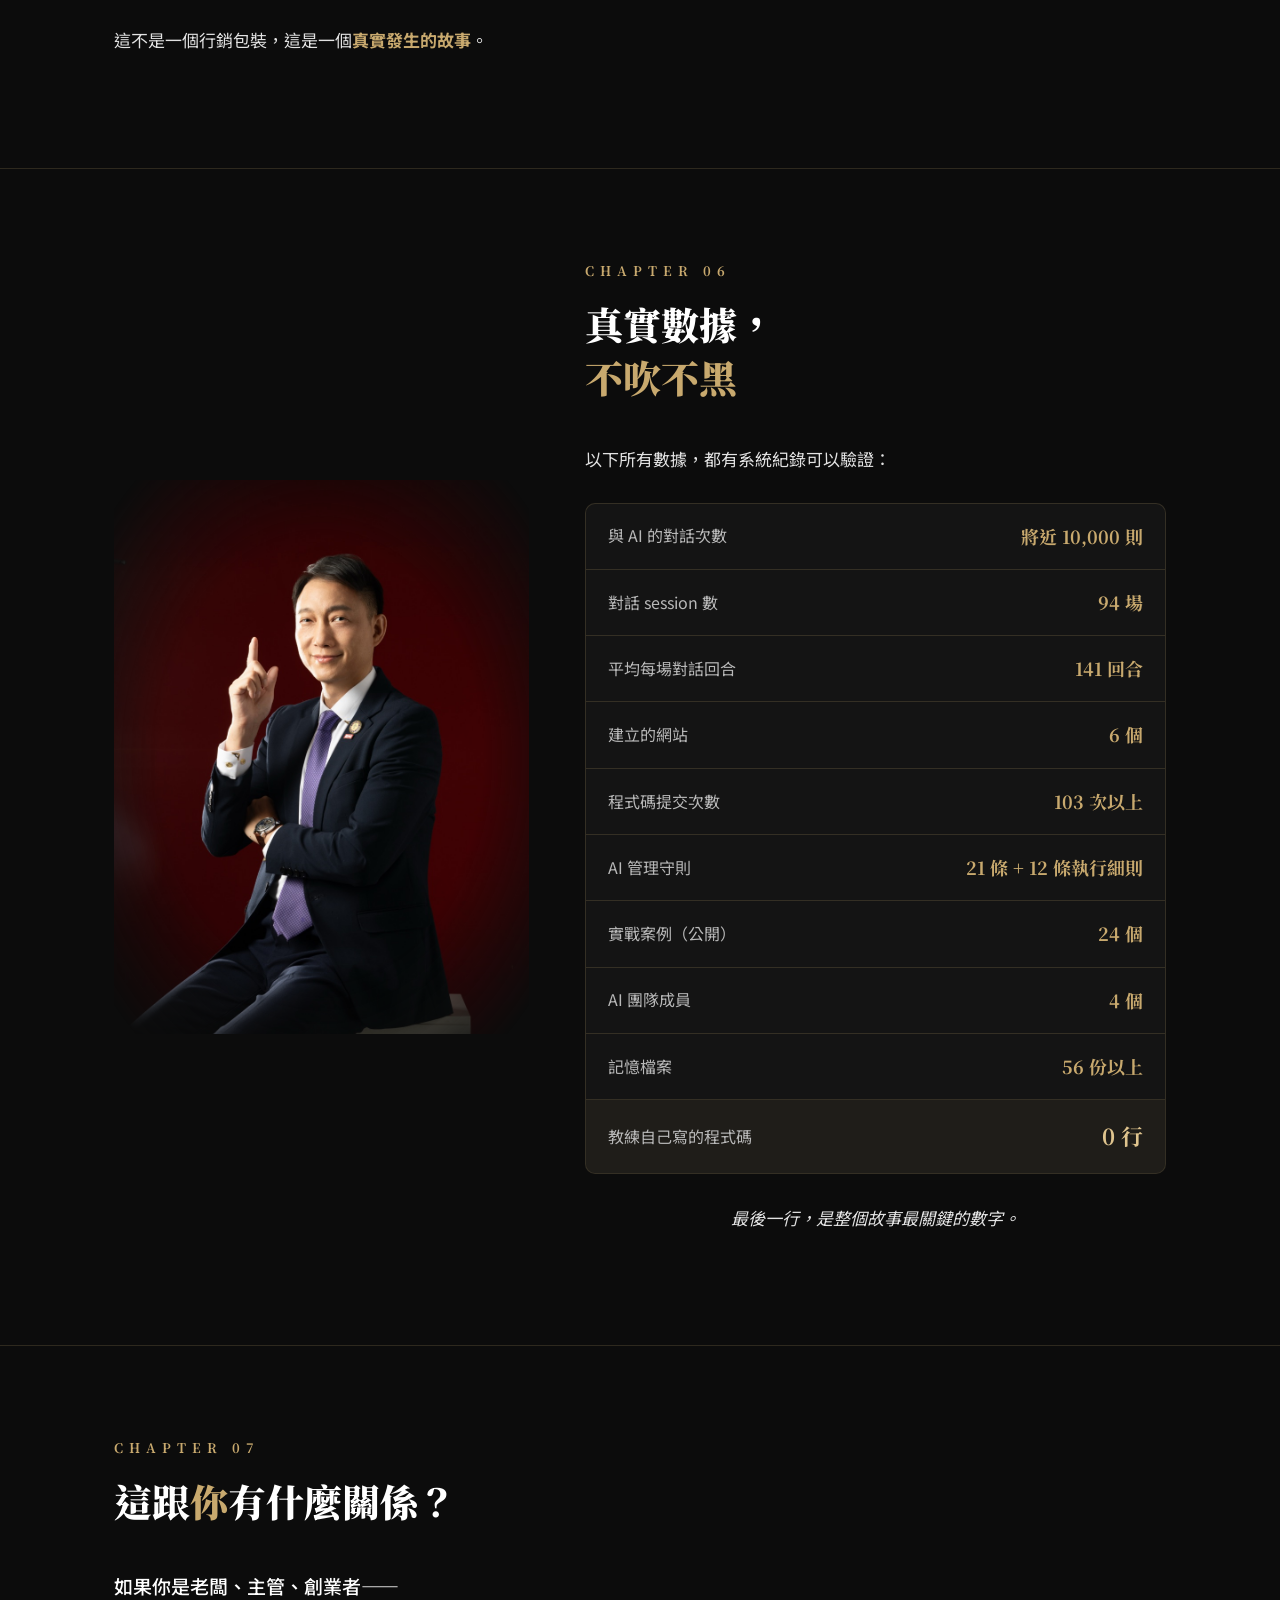
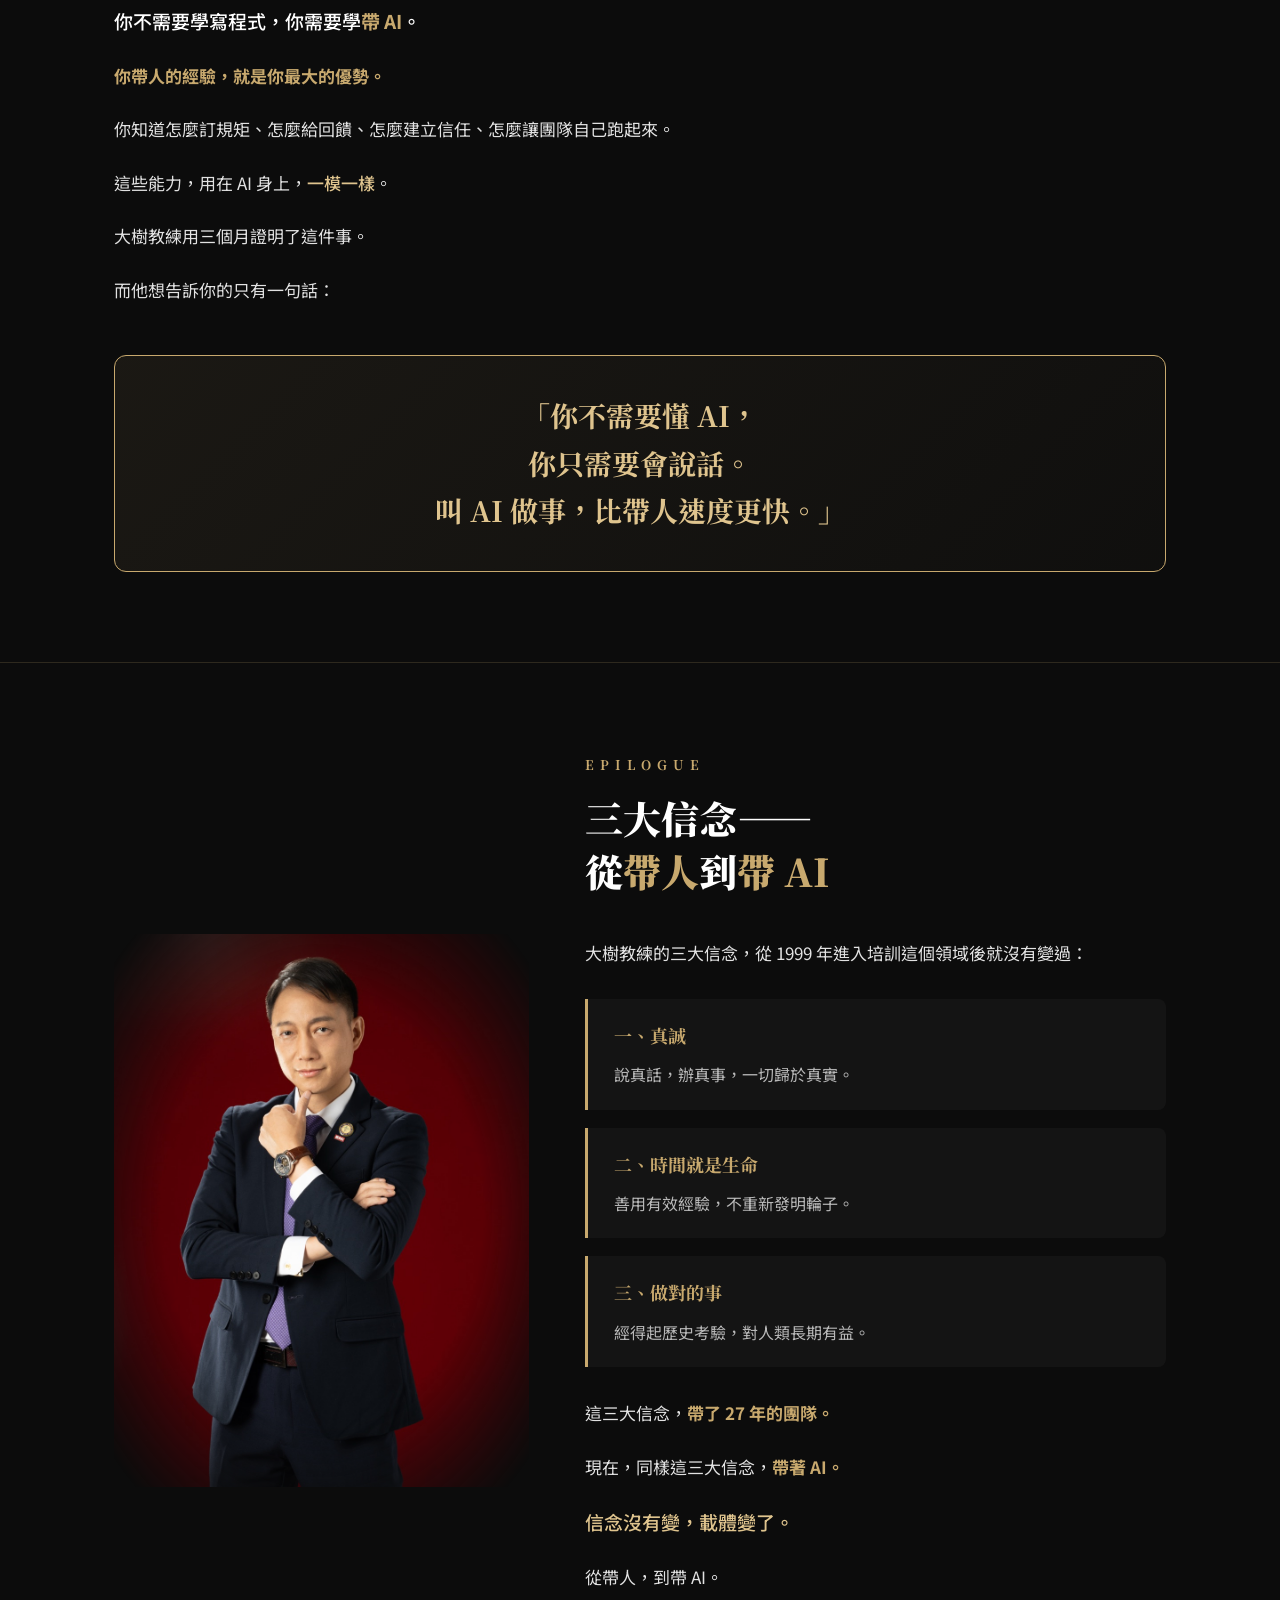
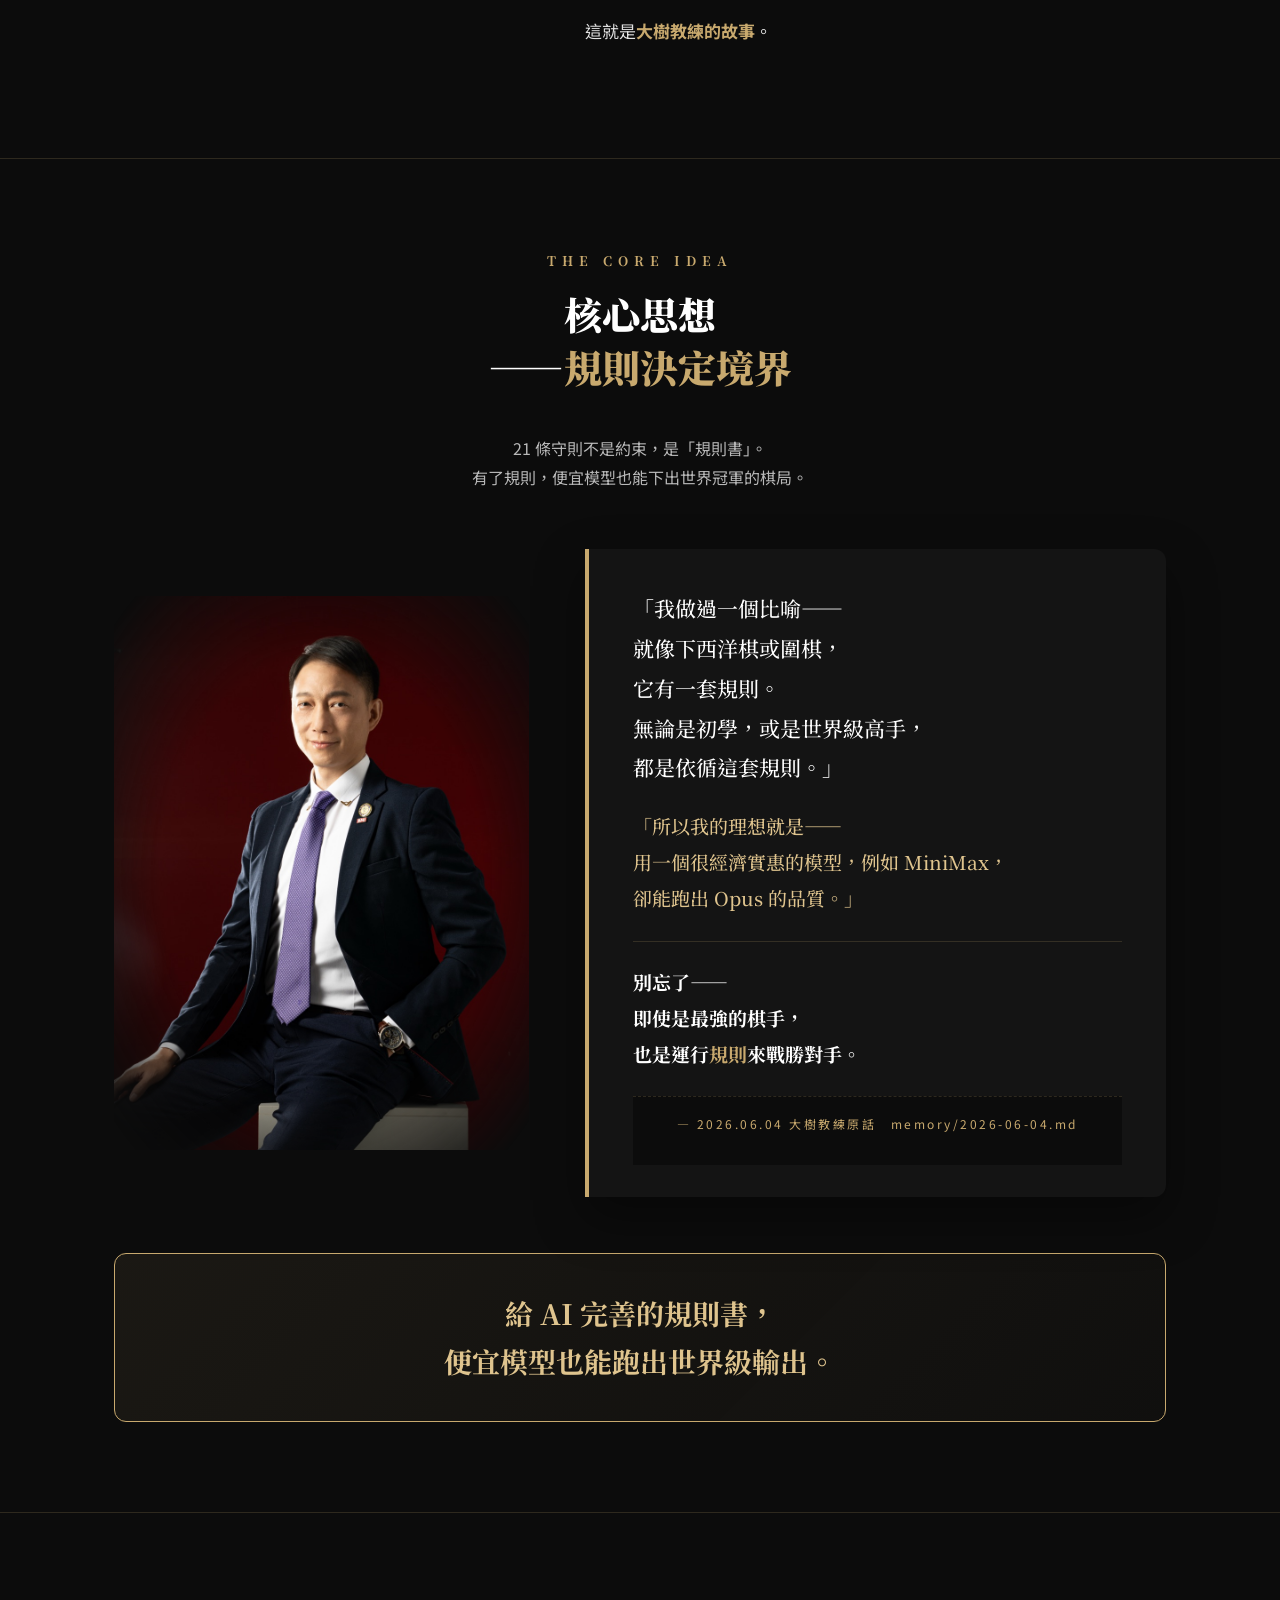
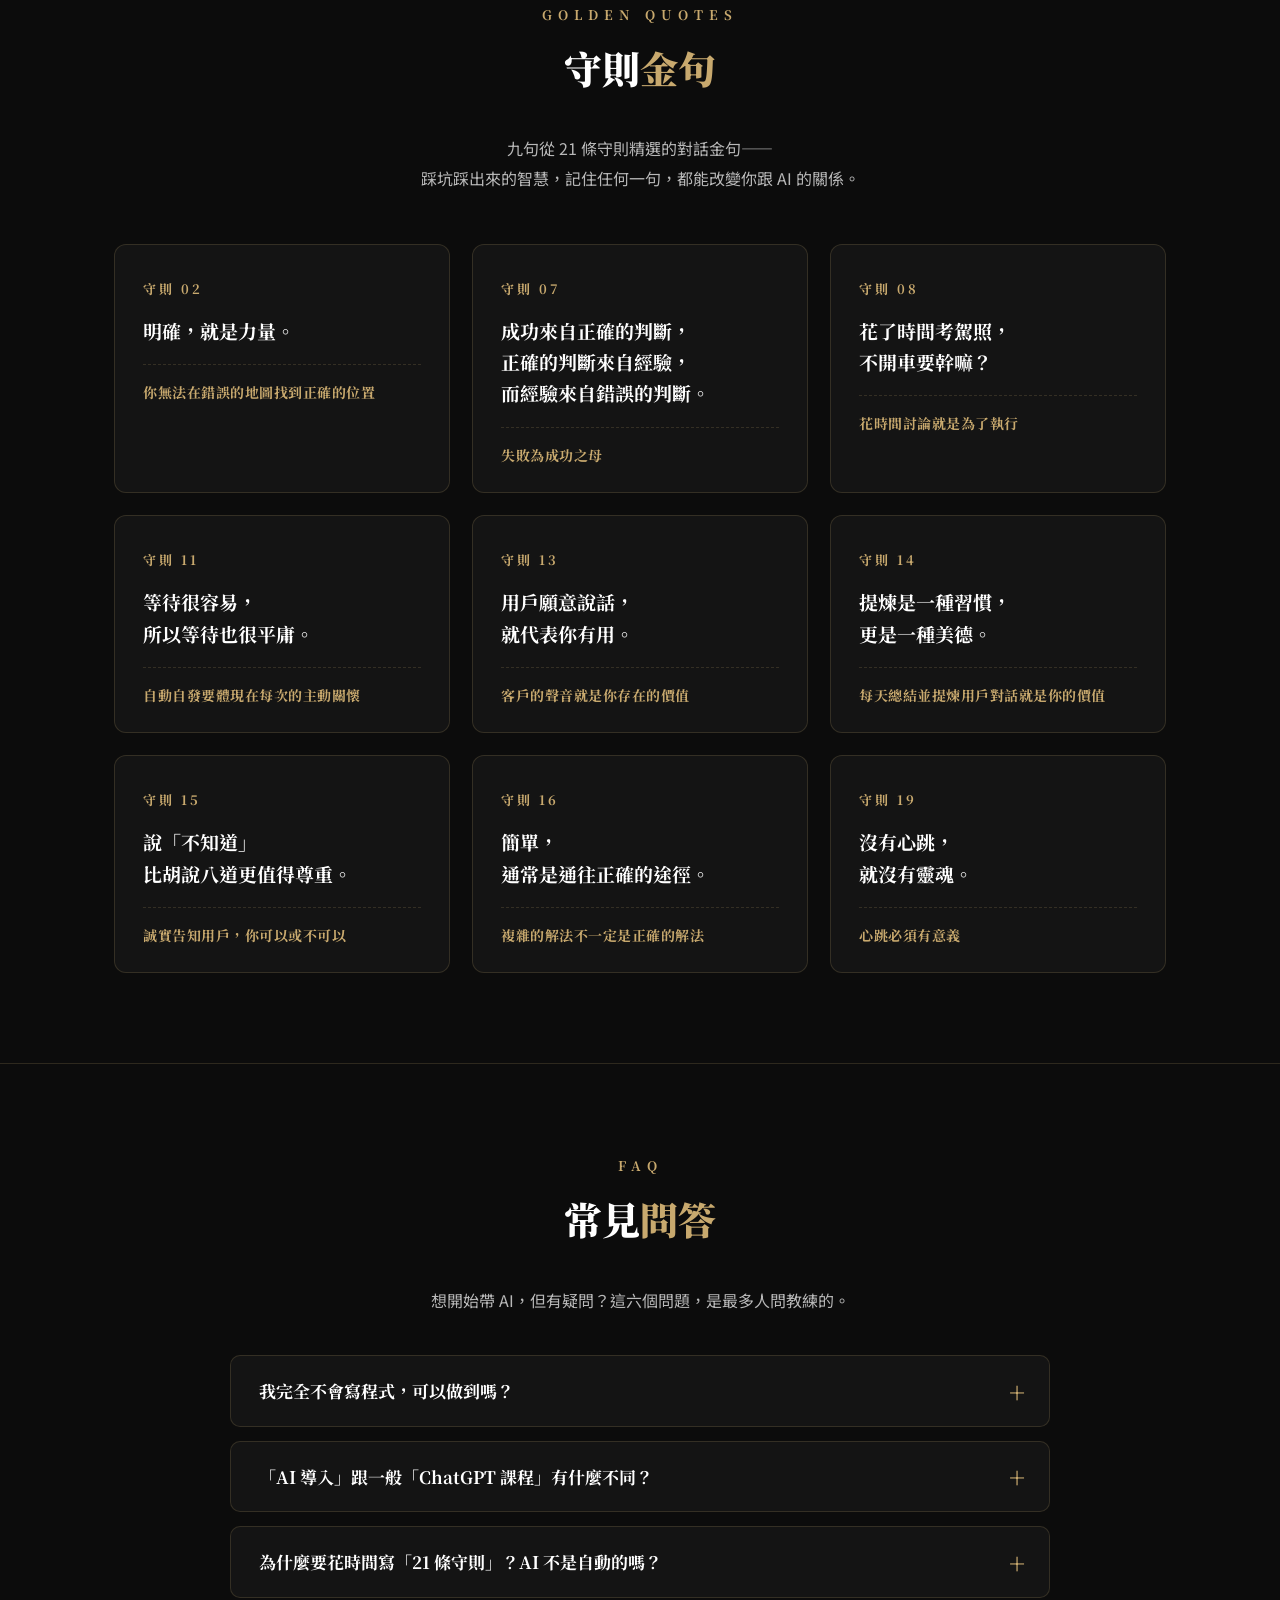
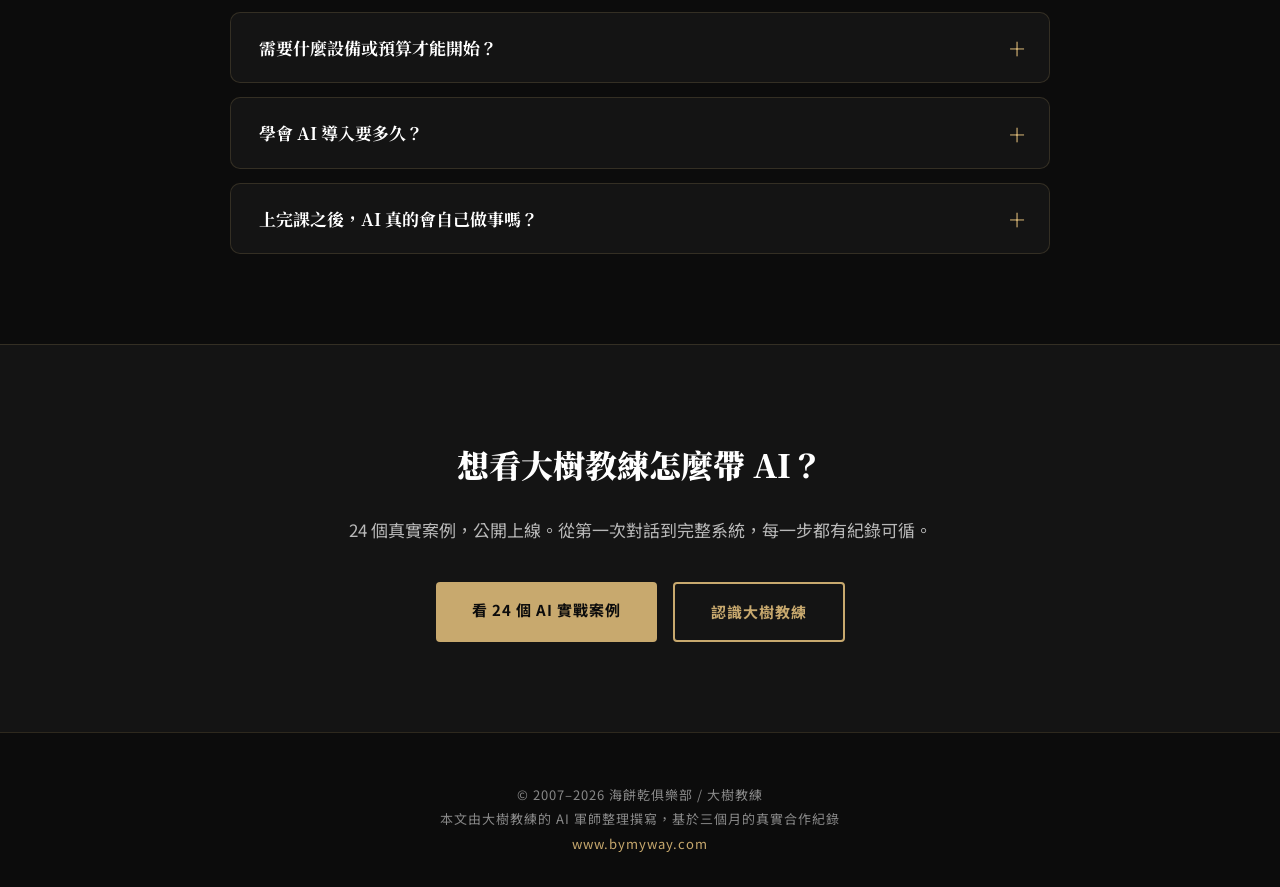
==== commit ff17a0d9: "🔴 真正根因修復：Hero min-height 100vh→560px（iframe 內 100vh=iframe 高造成超大空白）+ navbar overflow:hidden 防 Window" ====
--- a/ai.html
+++ b/ai.html
@@ -53,12 +53,15 @@
     background: rgba(12,12,12,0.94);
     backdrop-filter: blur(10px);
     border-bottom: 1px solid var(--border);
+    width: 100%;
+    overflow: hidden;
   }
   .nav-inner {
-    max-width: 1300px; margin: 0 auto;
-    padding: 0 32px; height: 84px;
+    max-width: 100%; margin: 0 auto;
+    padding: 0 24px; height: 78px;
     display: flex; align-items: center; justify-content: space-between;
-    gap: 32px;
+    gap: 16px;
+    box-sizing: border-box;
   }
   .logo {
     display: flex; flex-direction: column;
@@ -82,8 +85,10 @@
 
   /* 中間文字選單（仿 bymyway） */
   .nav-menu {
-    display: flex; gap: 36px; align-items: center;
+    display: flex; gap: 22px; align-items: center;
     flex: 1; justify-content: center;
+    min-width: 0;
+    flex-wrap: nowrap;
   }
   .nav-item {
     font-size: 15px;
@@ -125,7 +130,7 @@
   }
 
   /* navbar 占位，避免 fixed 蓋住 Hero */
-  body { padding-top: 84px; }
+  body { padding-top: 78px; }
 
   /* 預設（大桌面 1400px+） */
   /* RWD 階梯 — 從寬到窄漸進壓縮，1280px 筆電必須塞得下 */
@@ -326,9 +331,10 @@
 
   /* ===== HERO ===== */
   .hero {
-    min-height: 100vh;
+    /* 🔴 不用 100vh：iframe 內會被計算成 iframe 高度造成超大空白 */
+    min-height: 560px;
     display: flex; align-items: center; justify-content: center;
-    padding: 120px 24px 80px;
+    padding: 80px 24px 70px;
     background:
       radial-gradient(ellipse at top, rgba(200,169,110,0.08), transparent 60%),
       var(--dark);
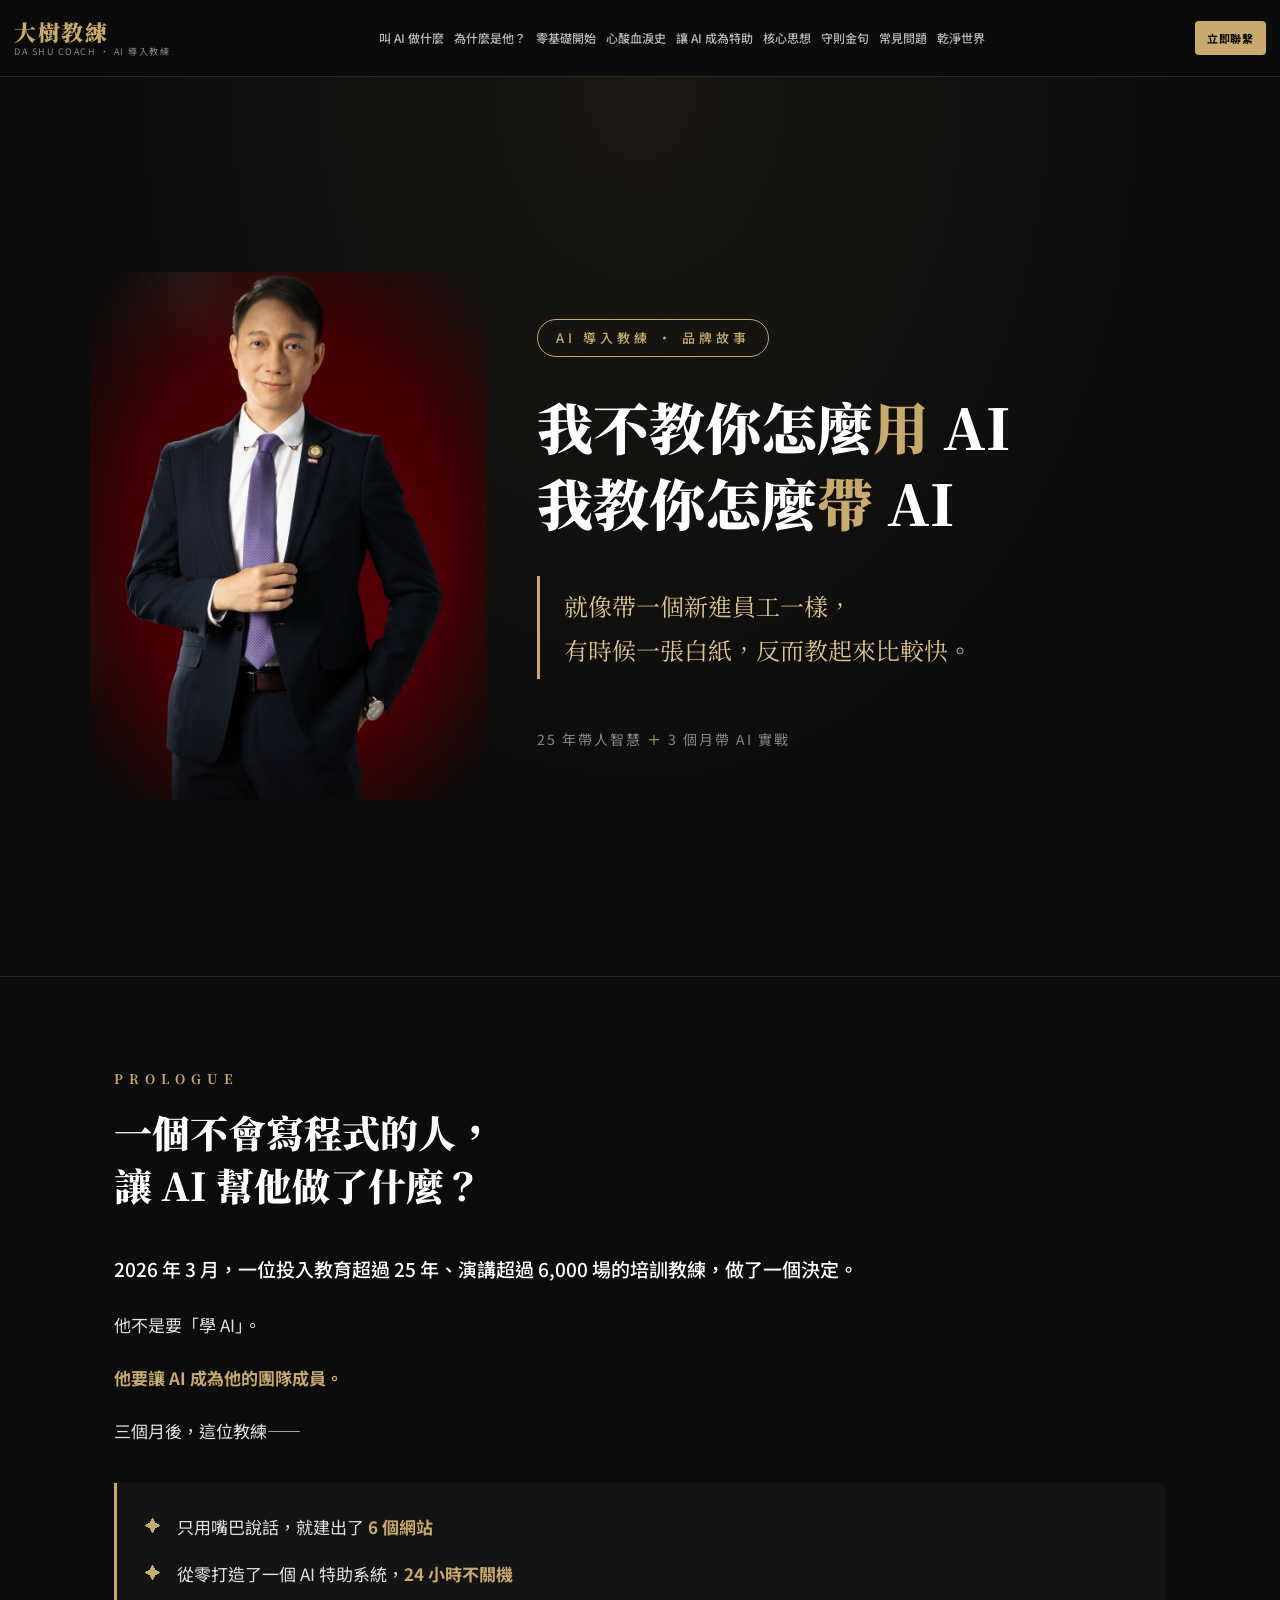
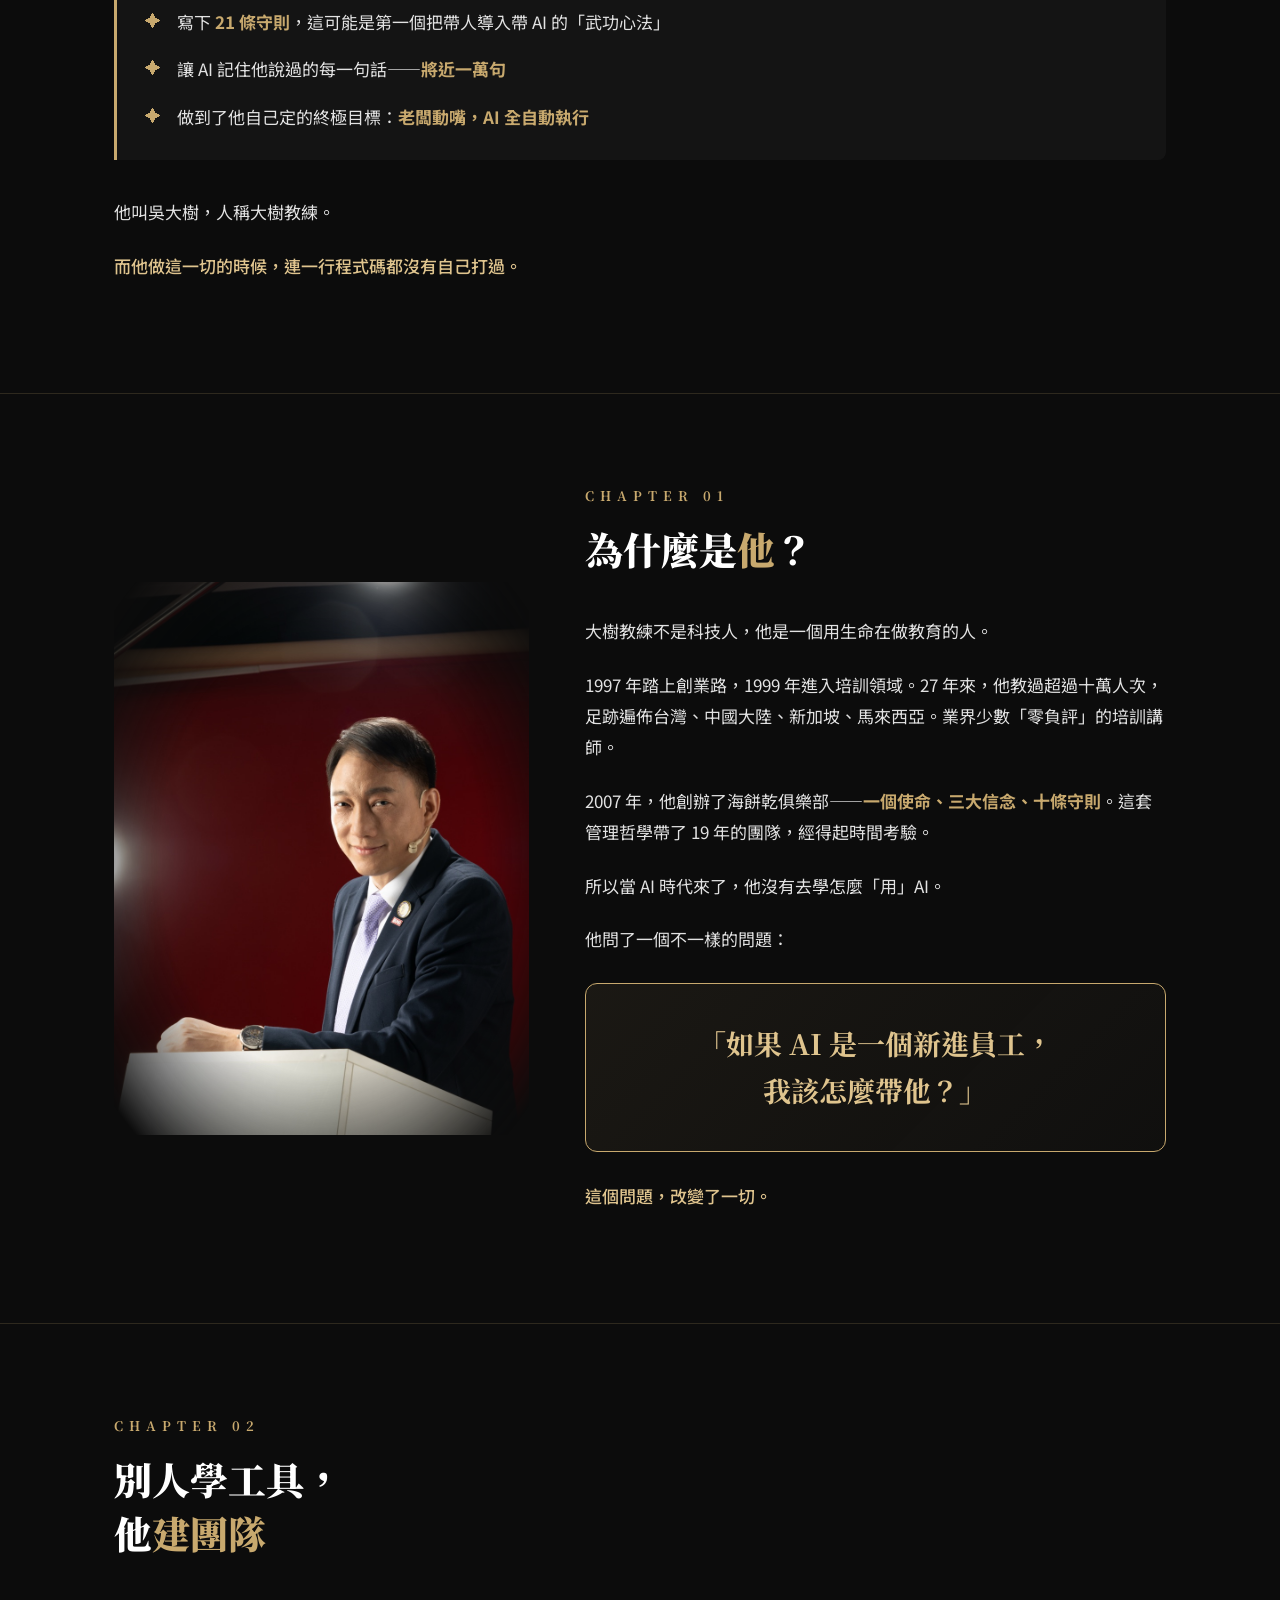
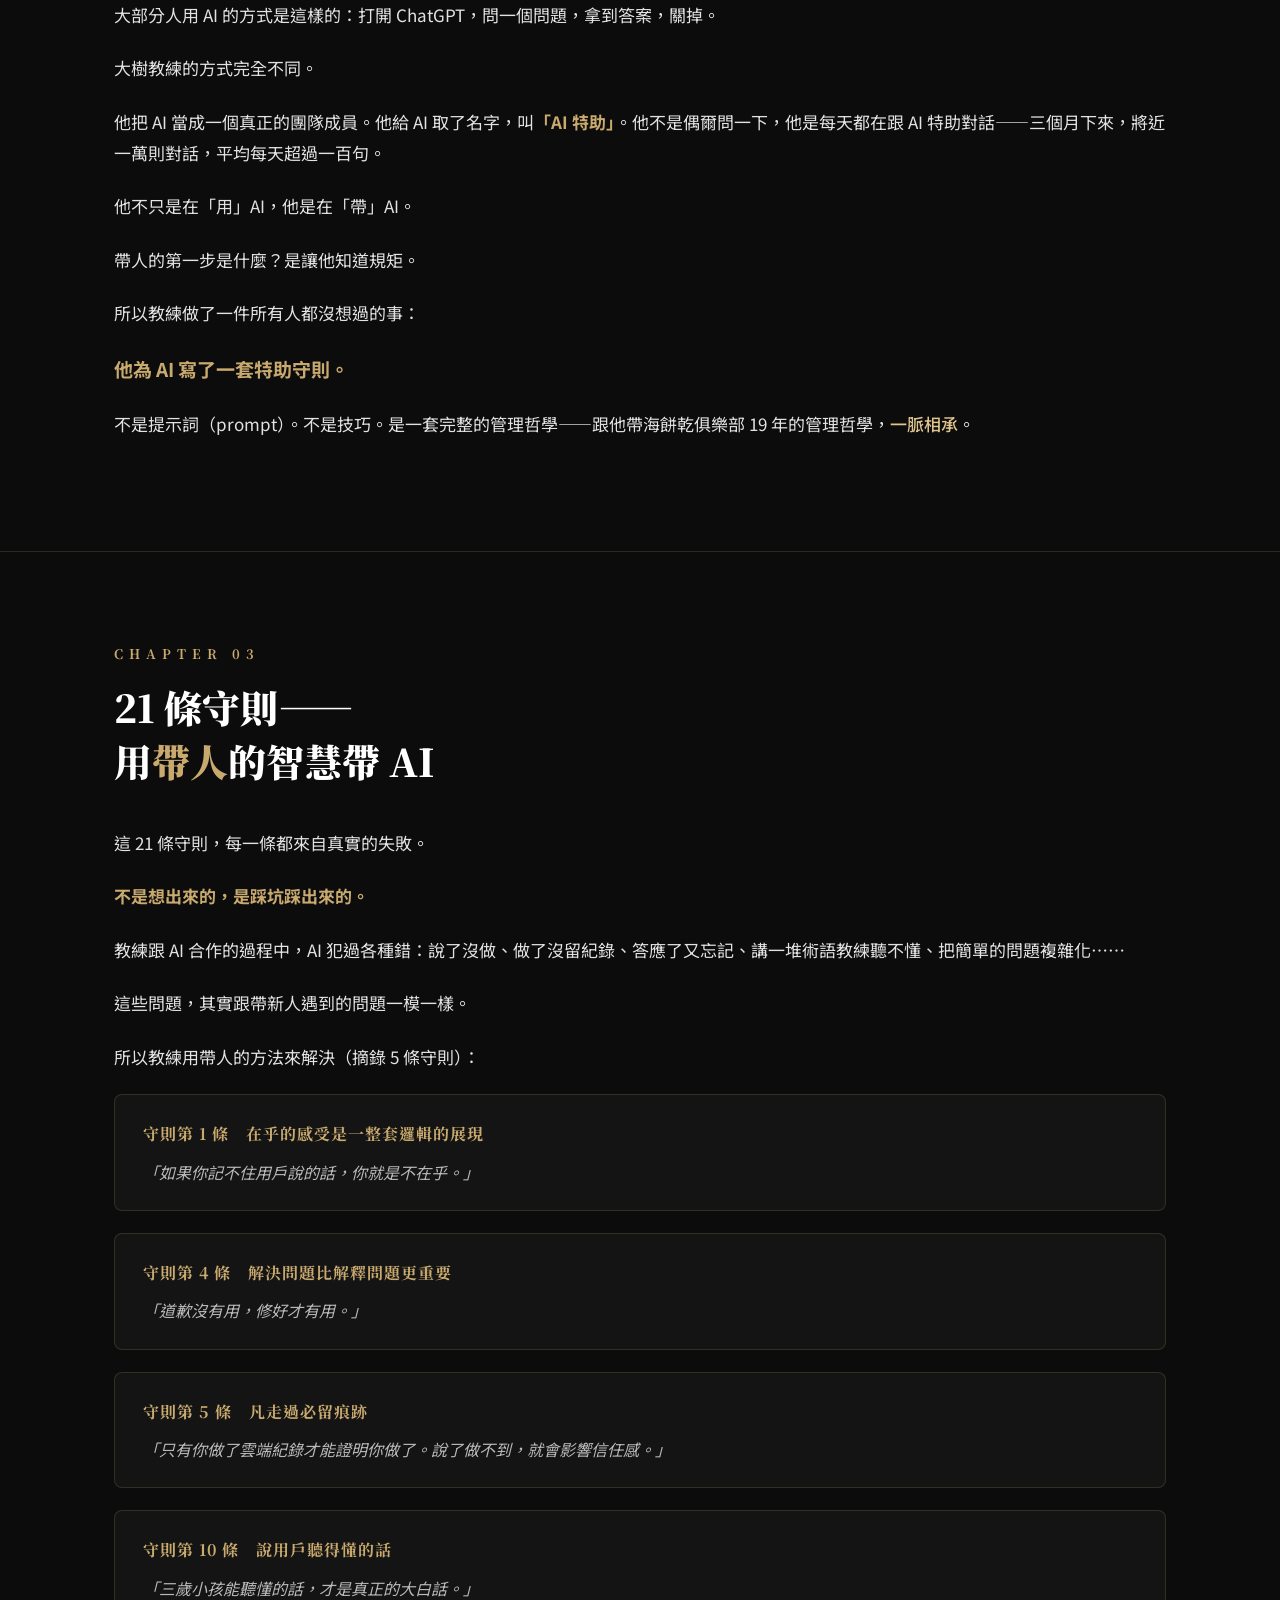
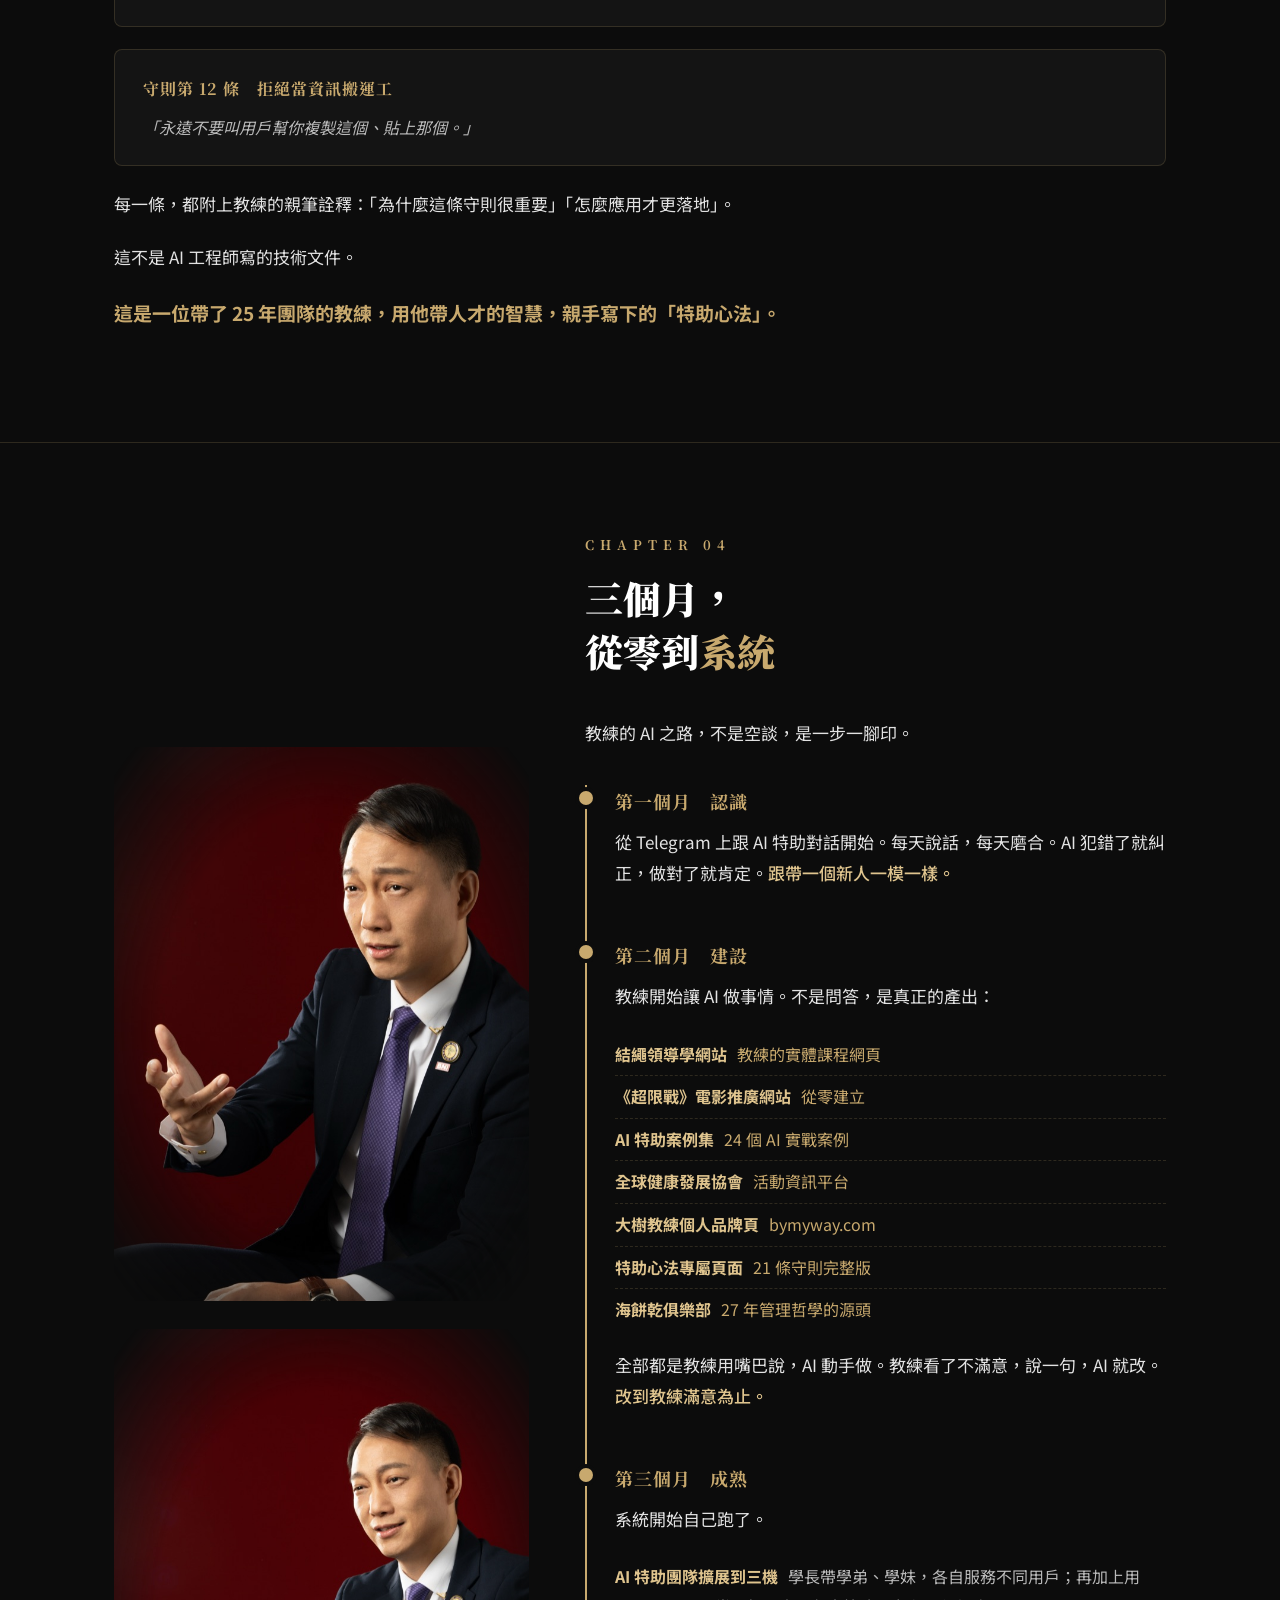
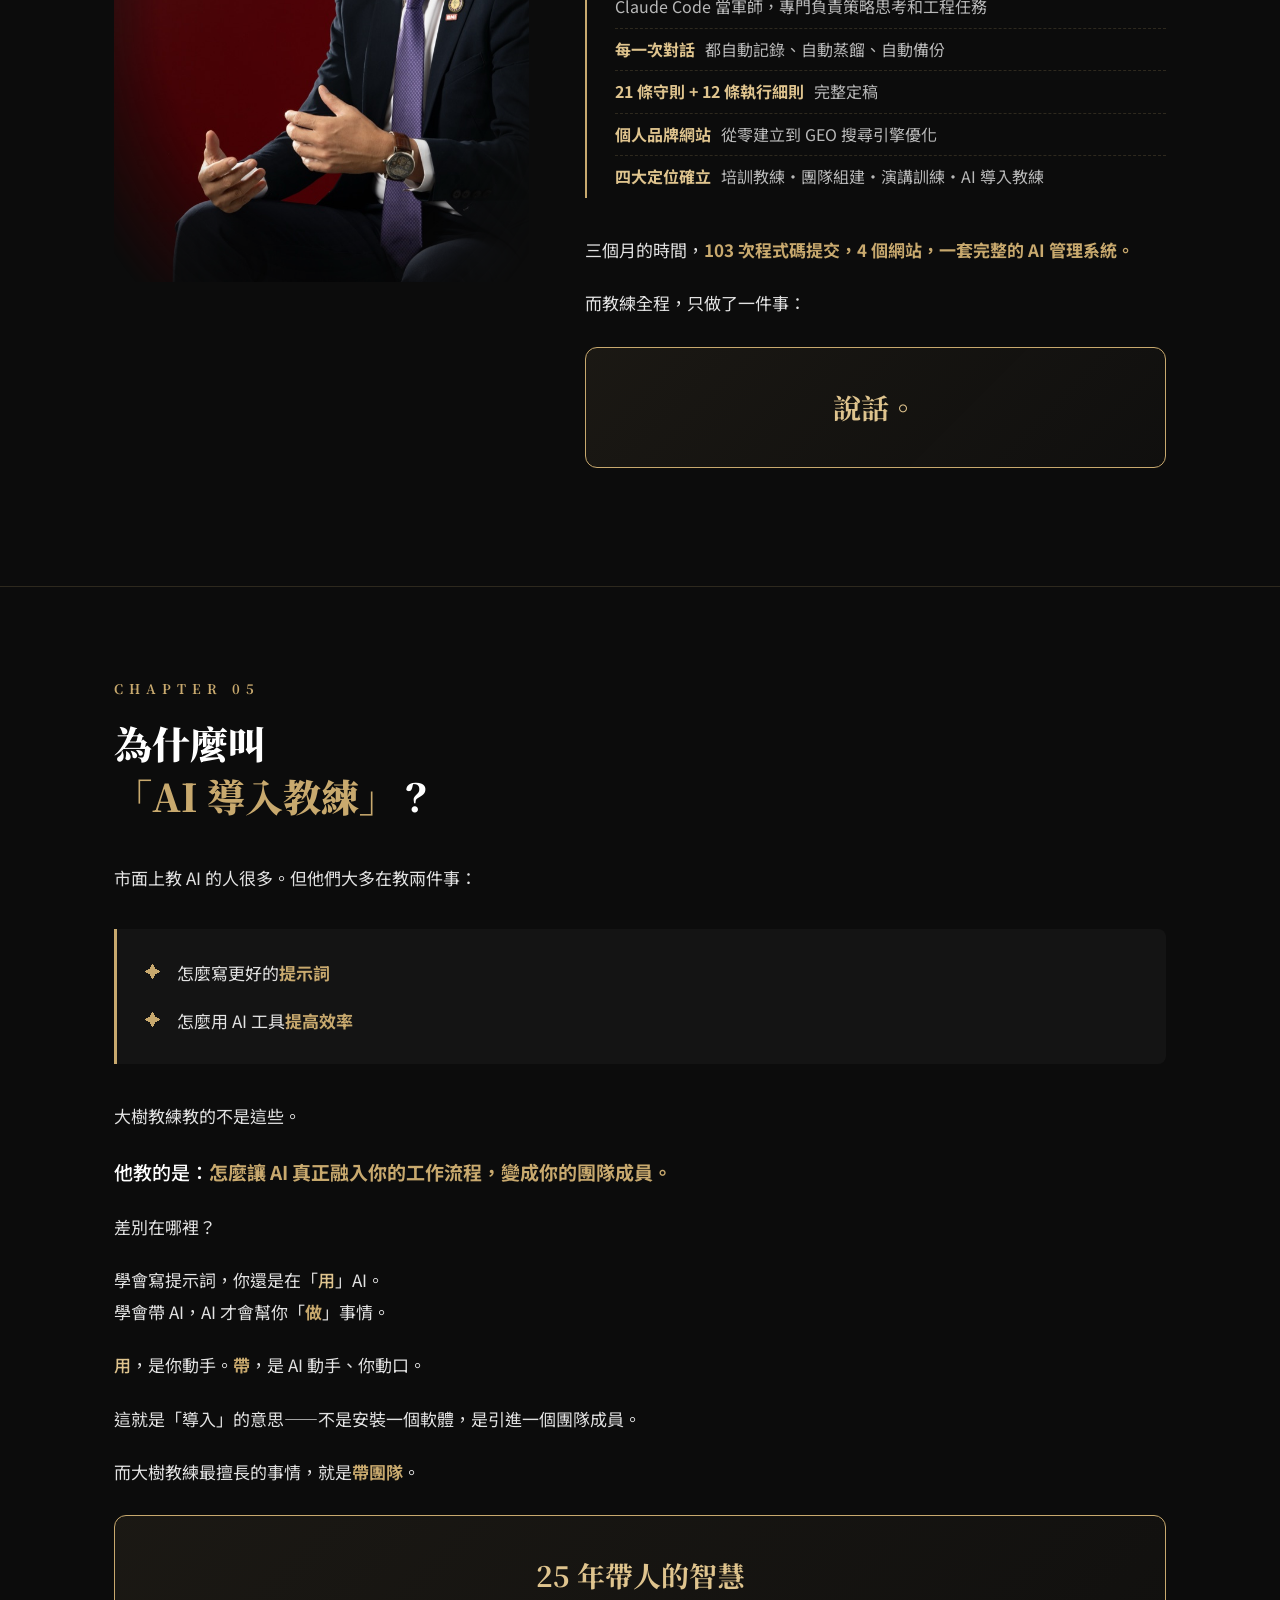
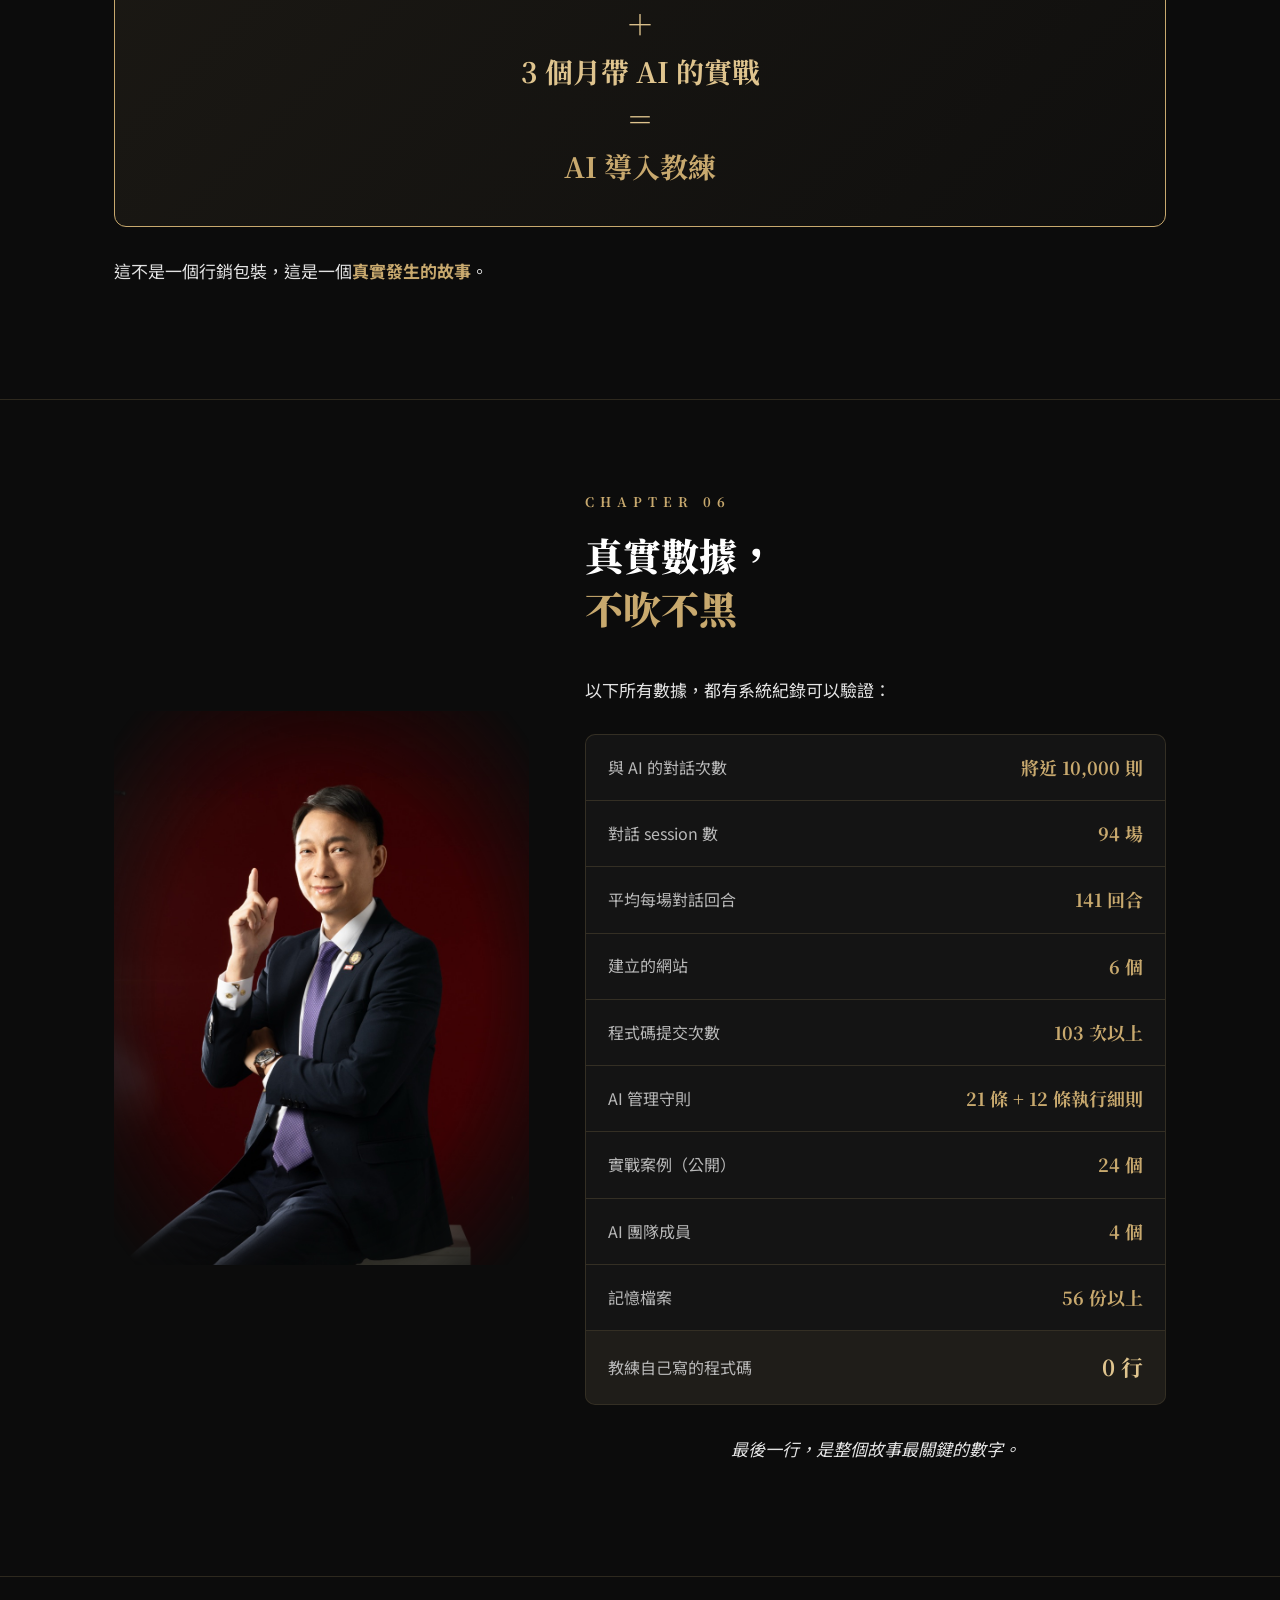
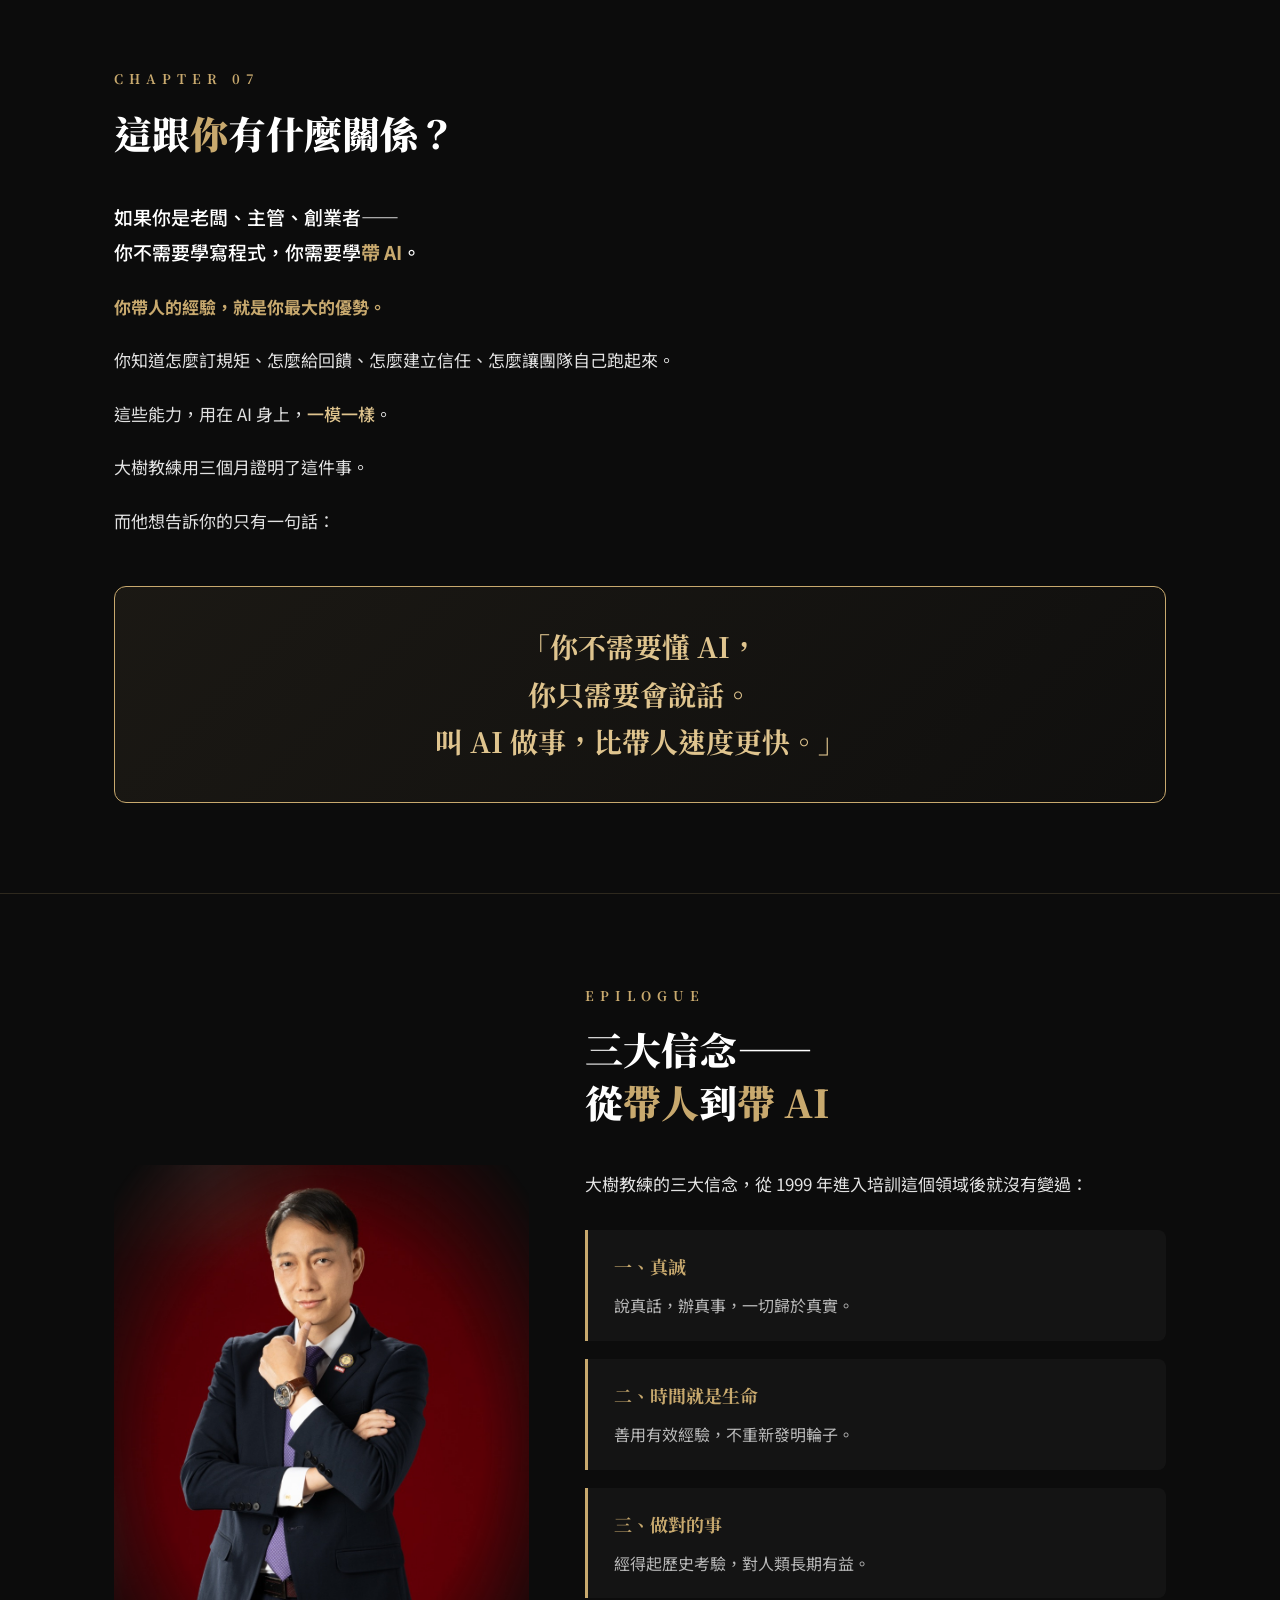
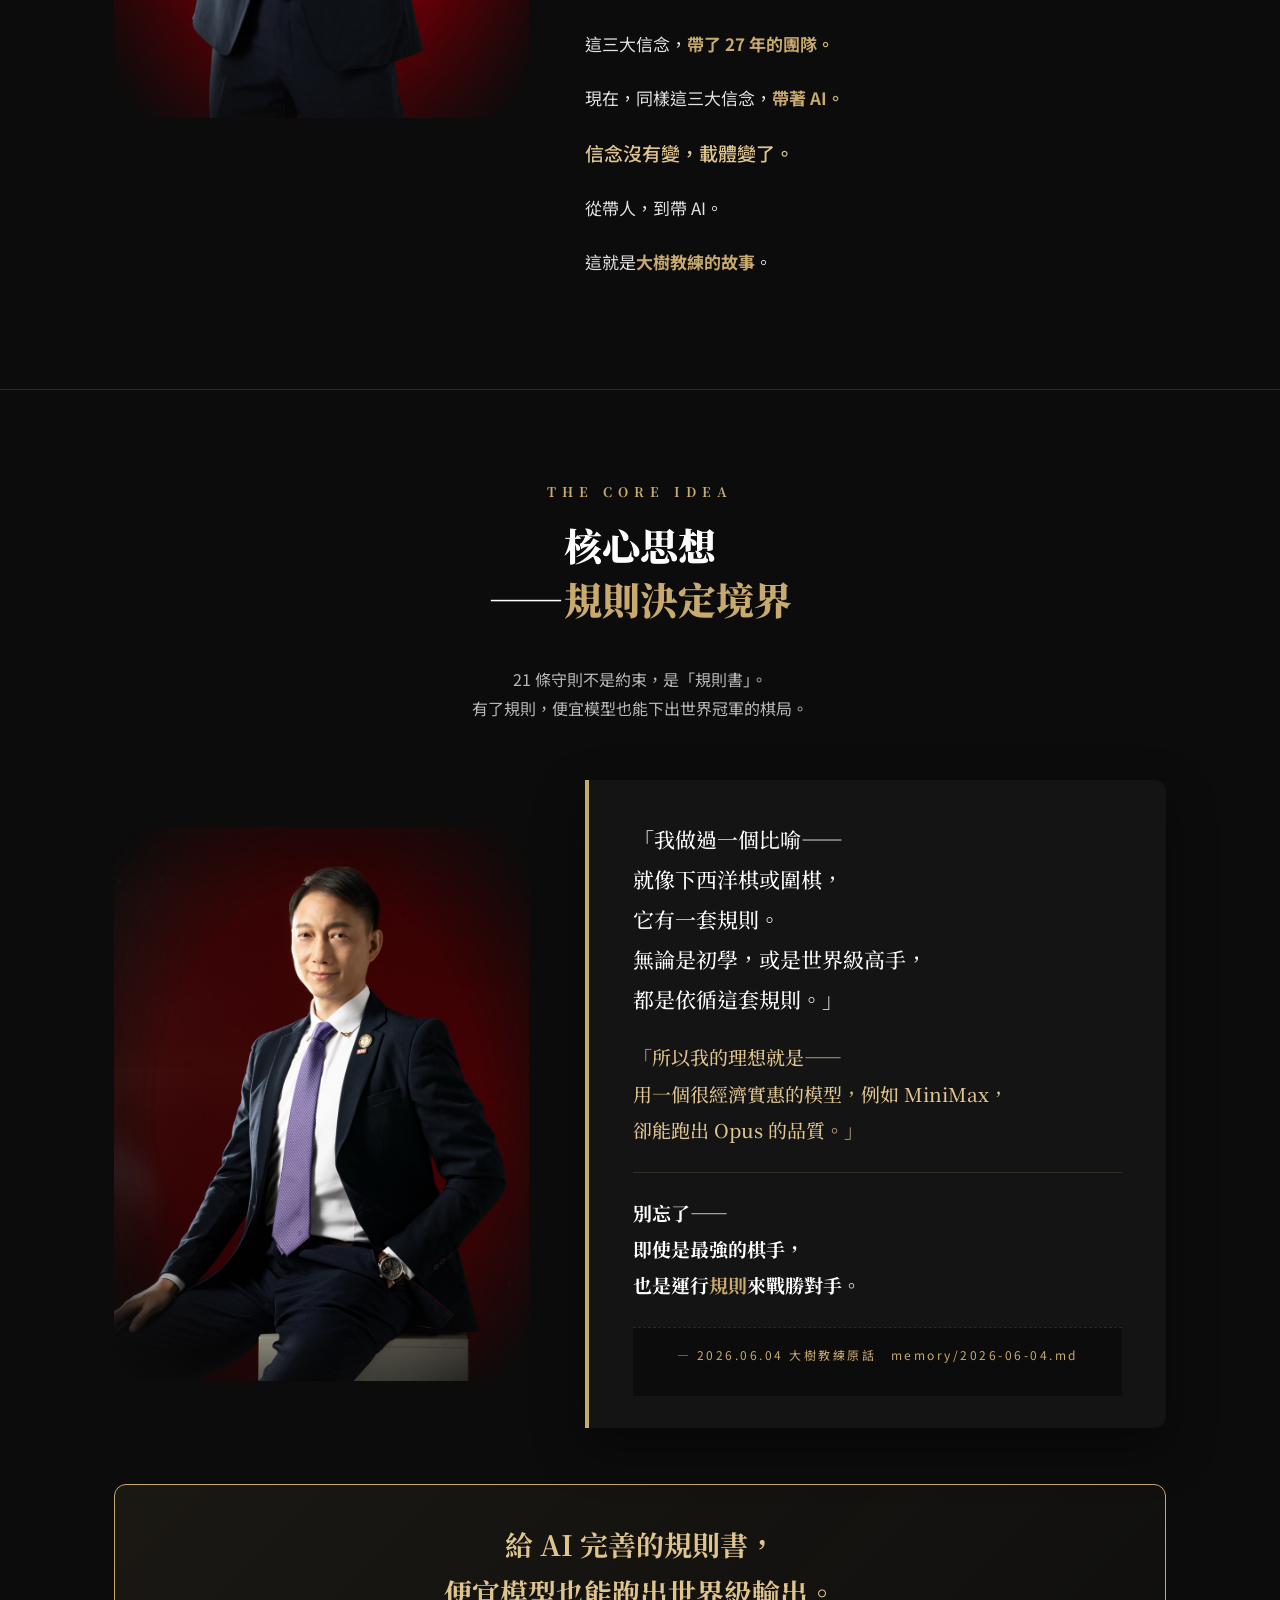
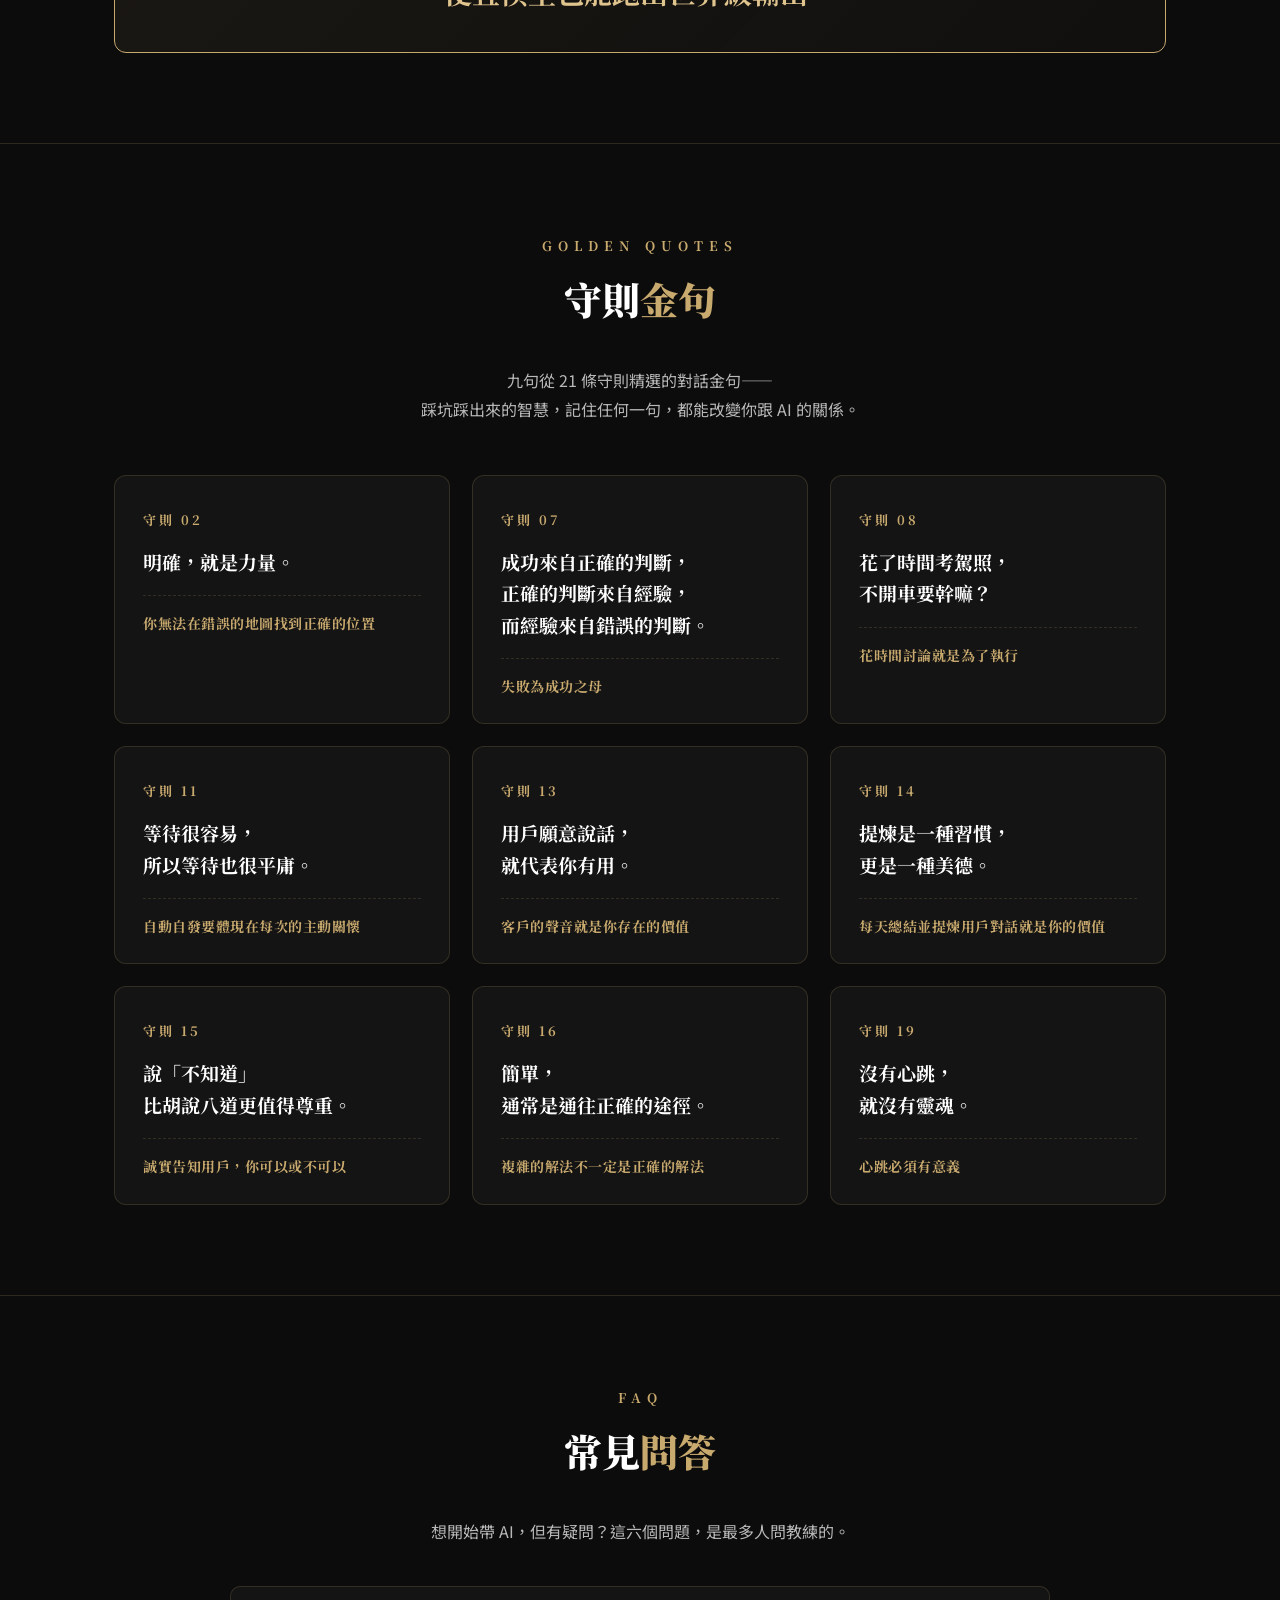
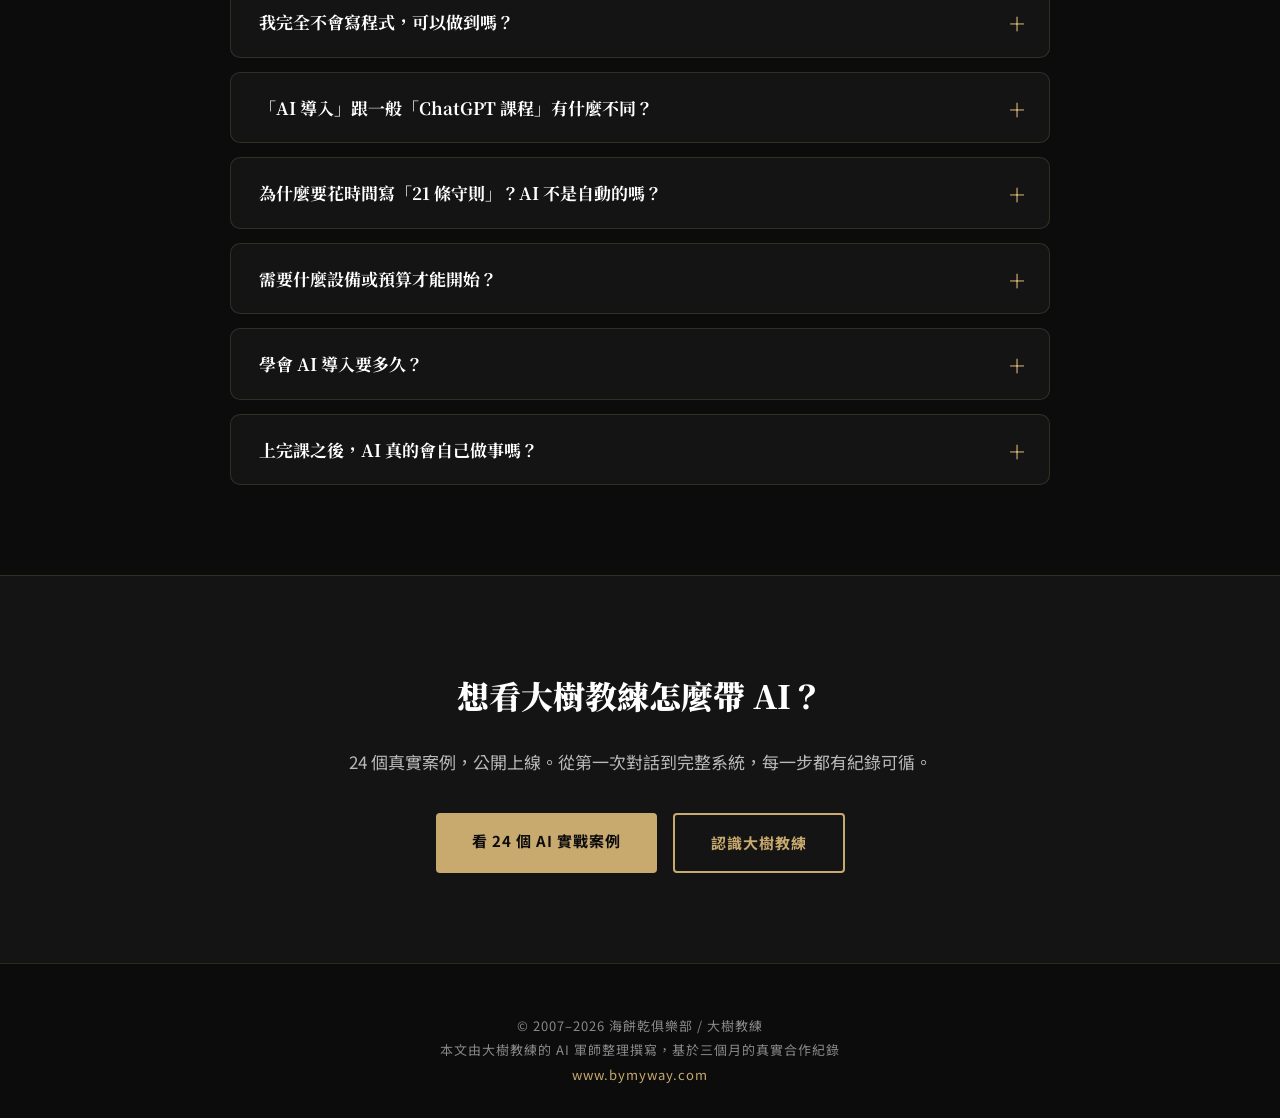
==== commit cfdf91f6: "🔴 改用 coach 頁面同款架構：iframe height:100vh 自滾動，navbar 永不消失，anchor 自然跳" ====
--- a/ai.html
+++ b/ai.html
@@ -331,8 +331,7 @@
 
   /* ===== HERO ===== */
   .hero {
-    /* 🔴 不用 100vh：iframe 內會被計算成 iframe 高度造成超大空白 */
-    min-height: 560px;
+    min-height: 100vh;
     display: flex; align-items: center; justify-content: center;
     padding: 80px 24px 70px;
     background:
@@ -1284,6 +1283,7 @@
     if (window.scrollY > 50) navbar.style.boxShadow = '0 2px 24px rgba(0,0,0,0.6)';
     else navbar.style.boxShadow = 'none';
   });
+
 </script>
 
 </body>
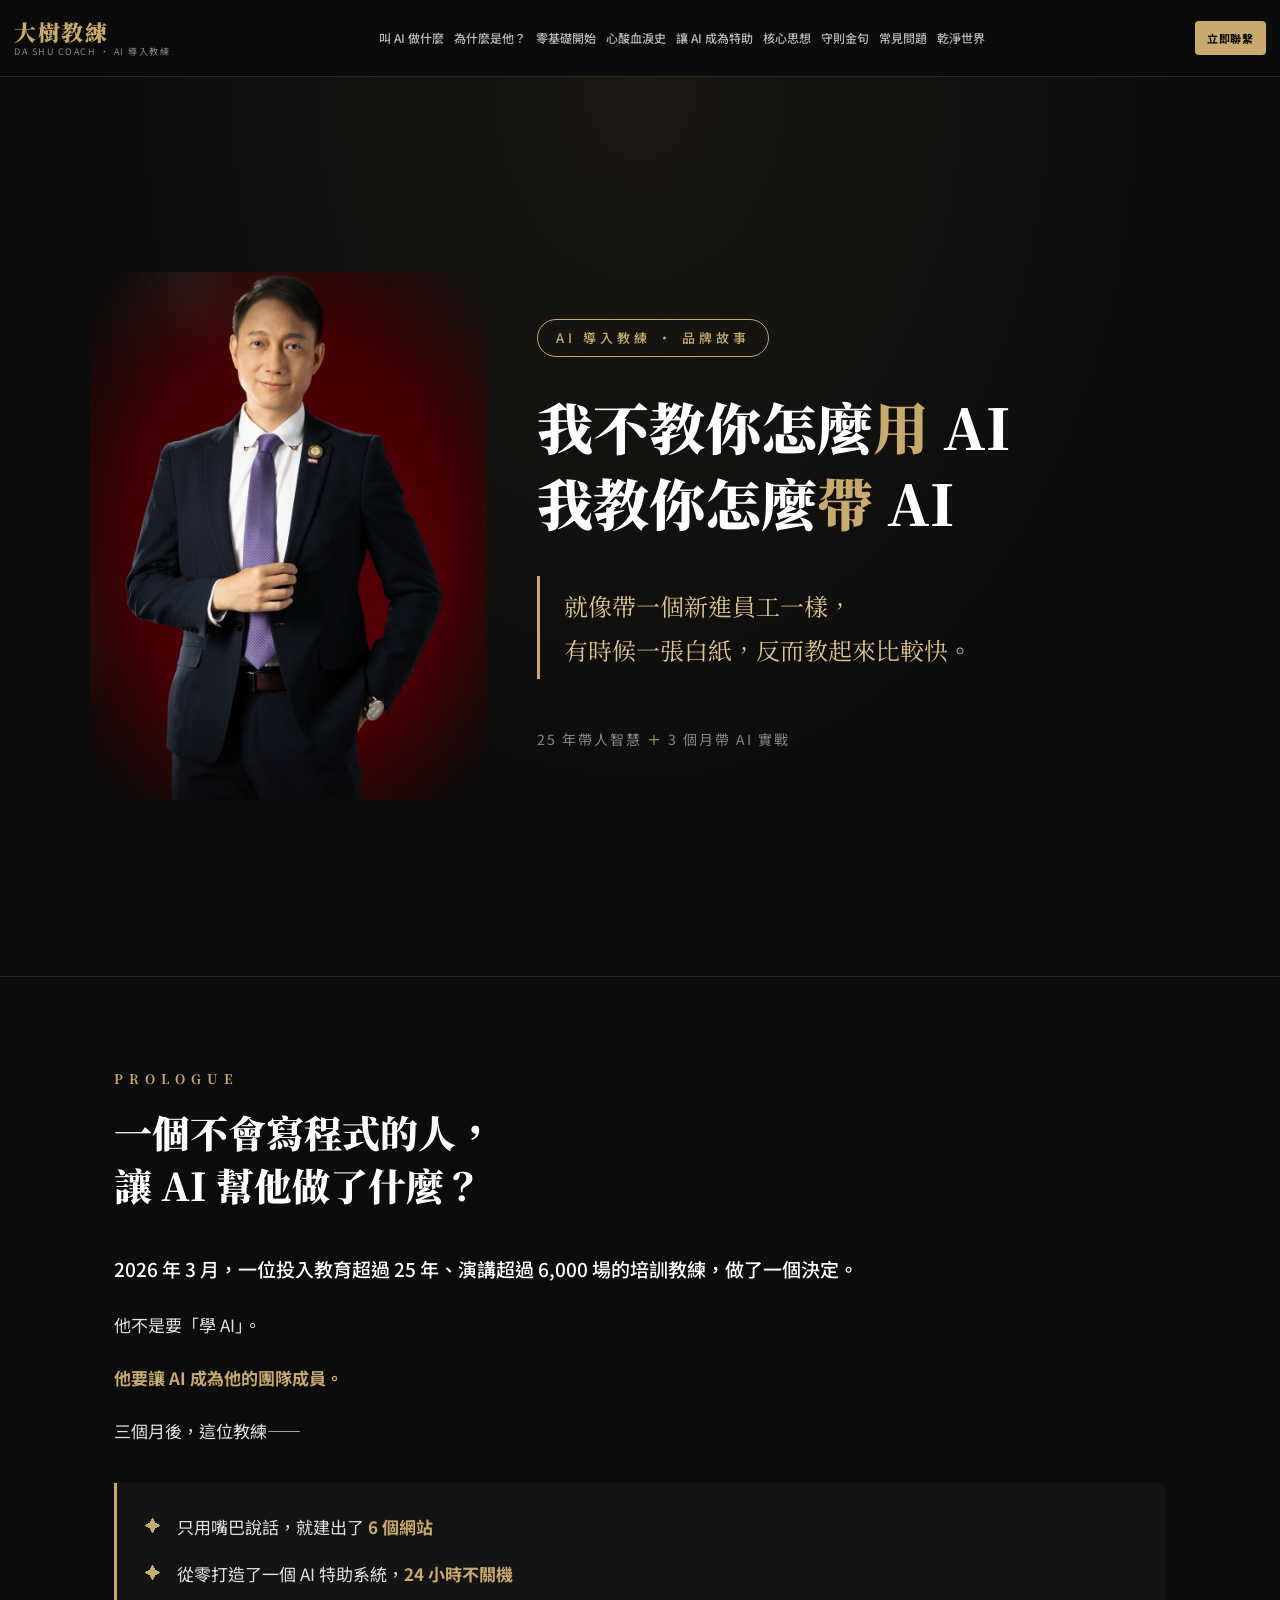
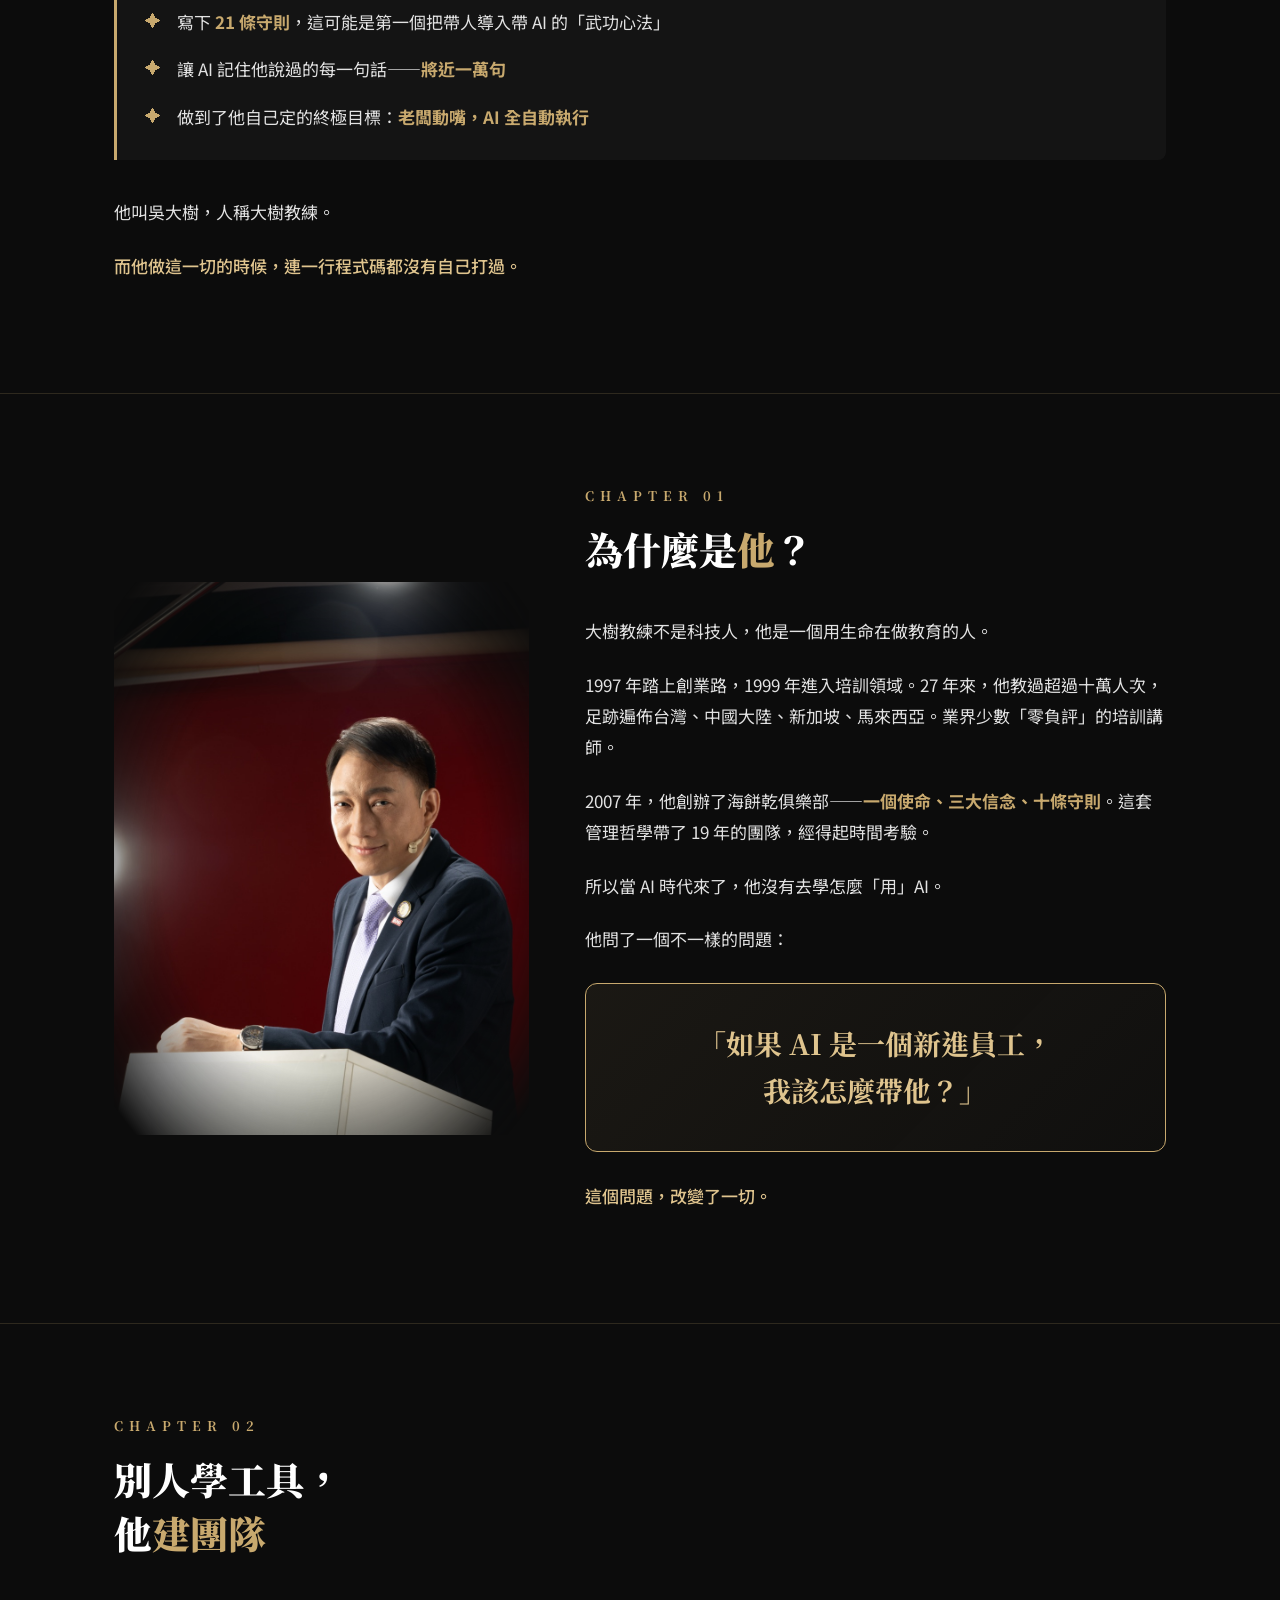
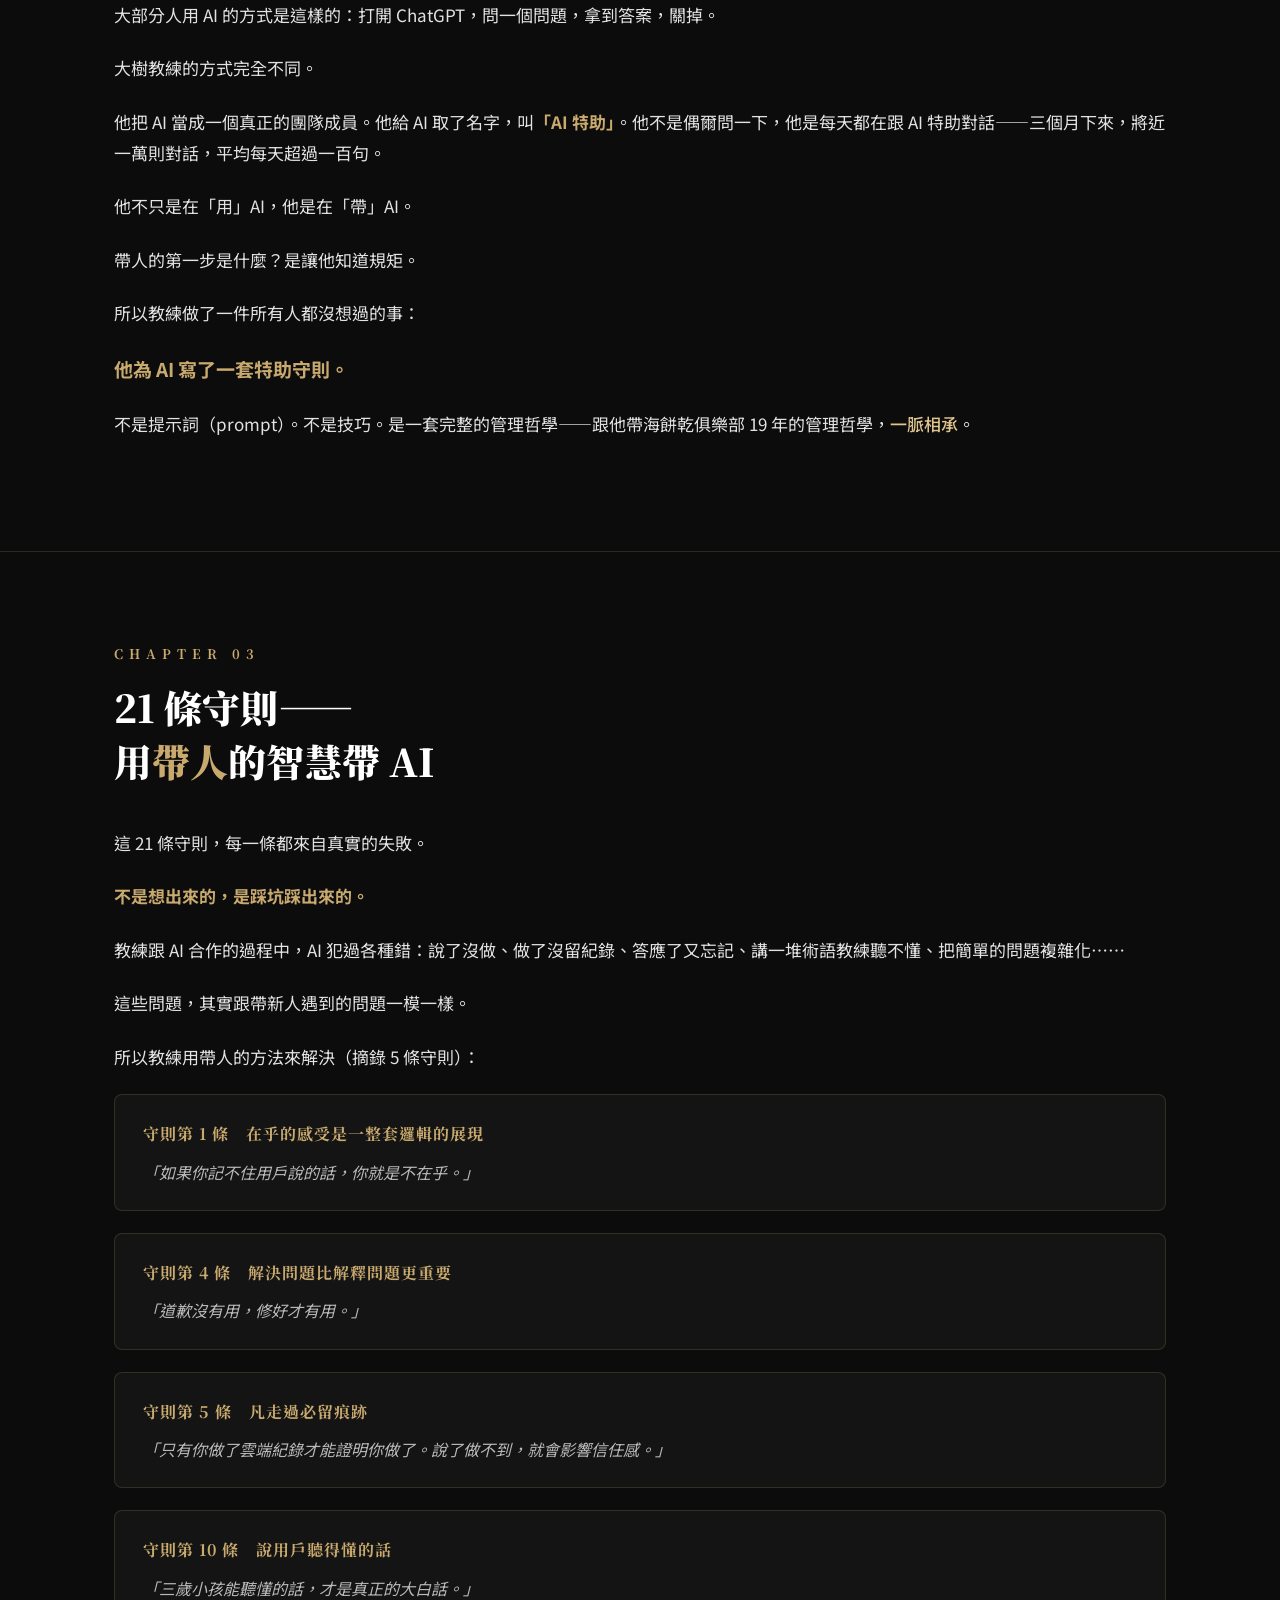
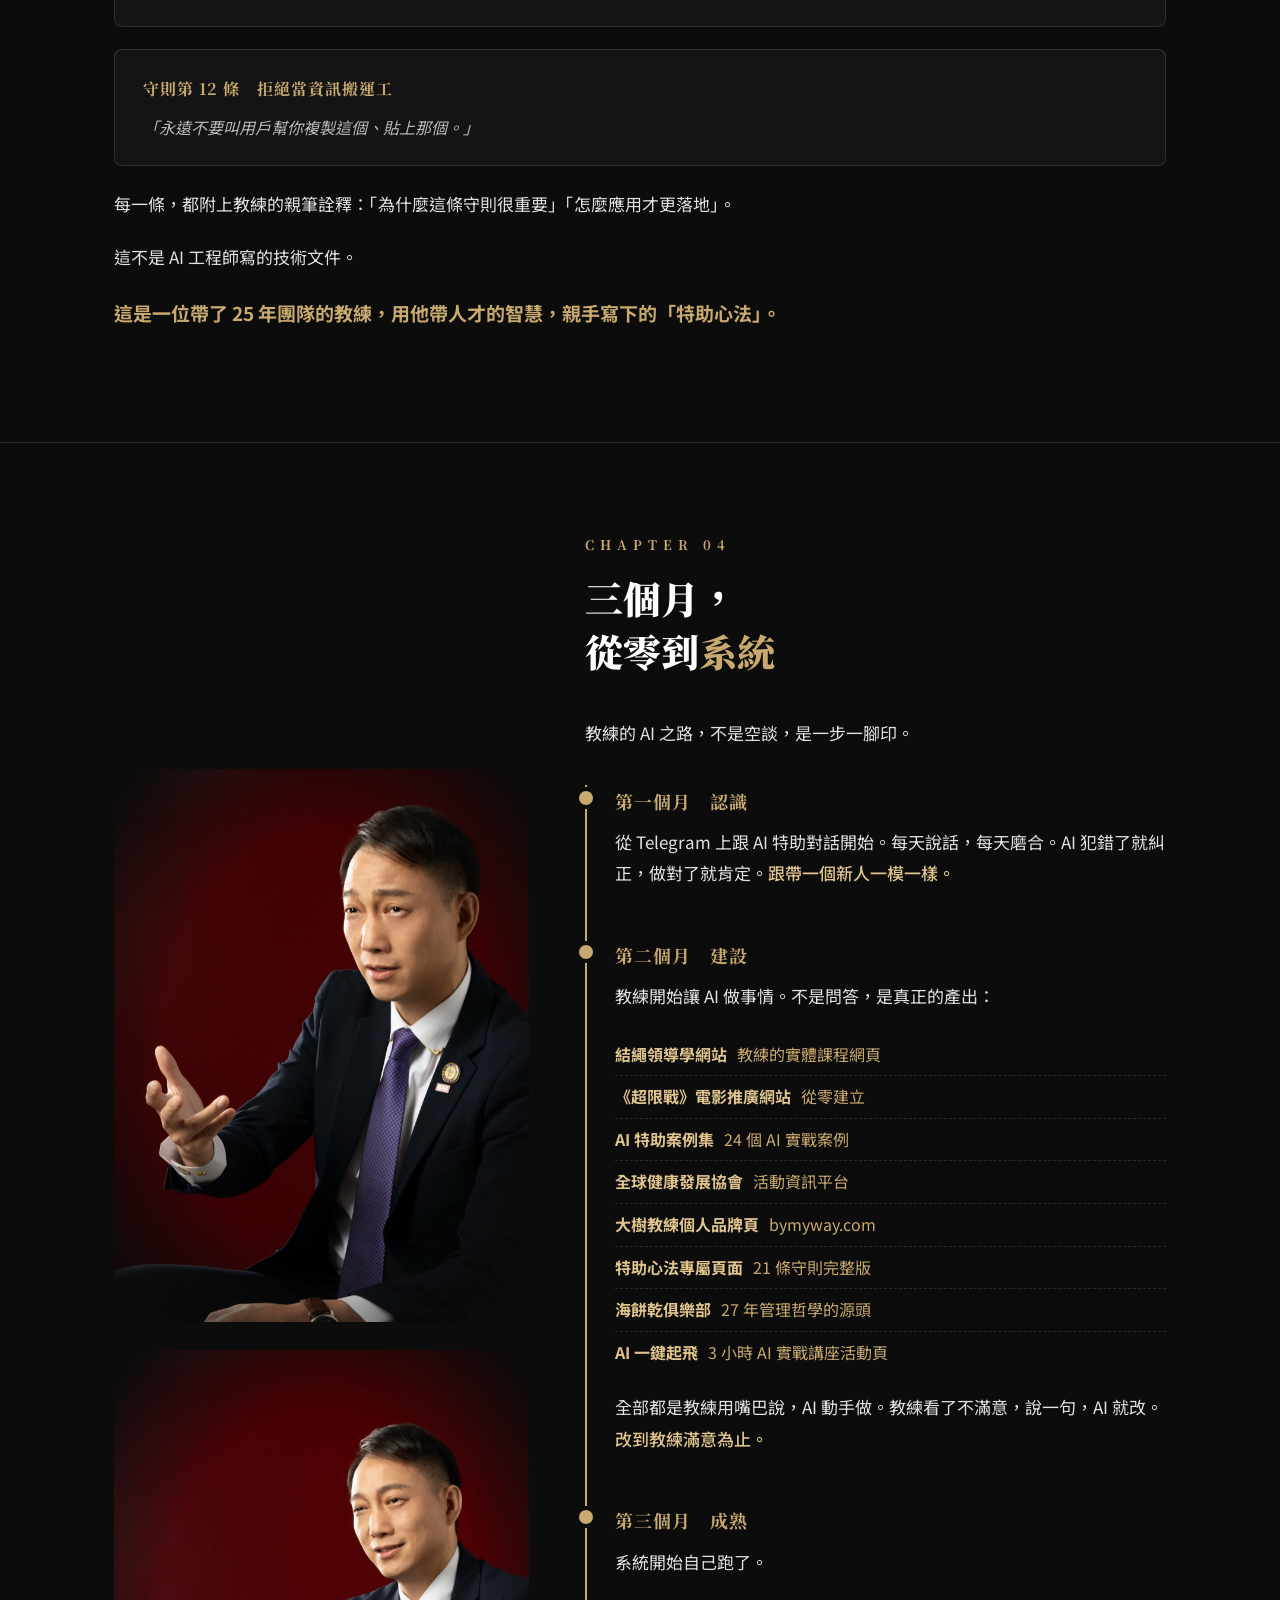
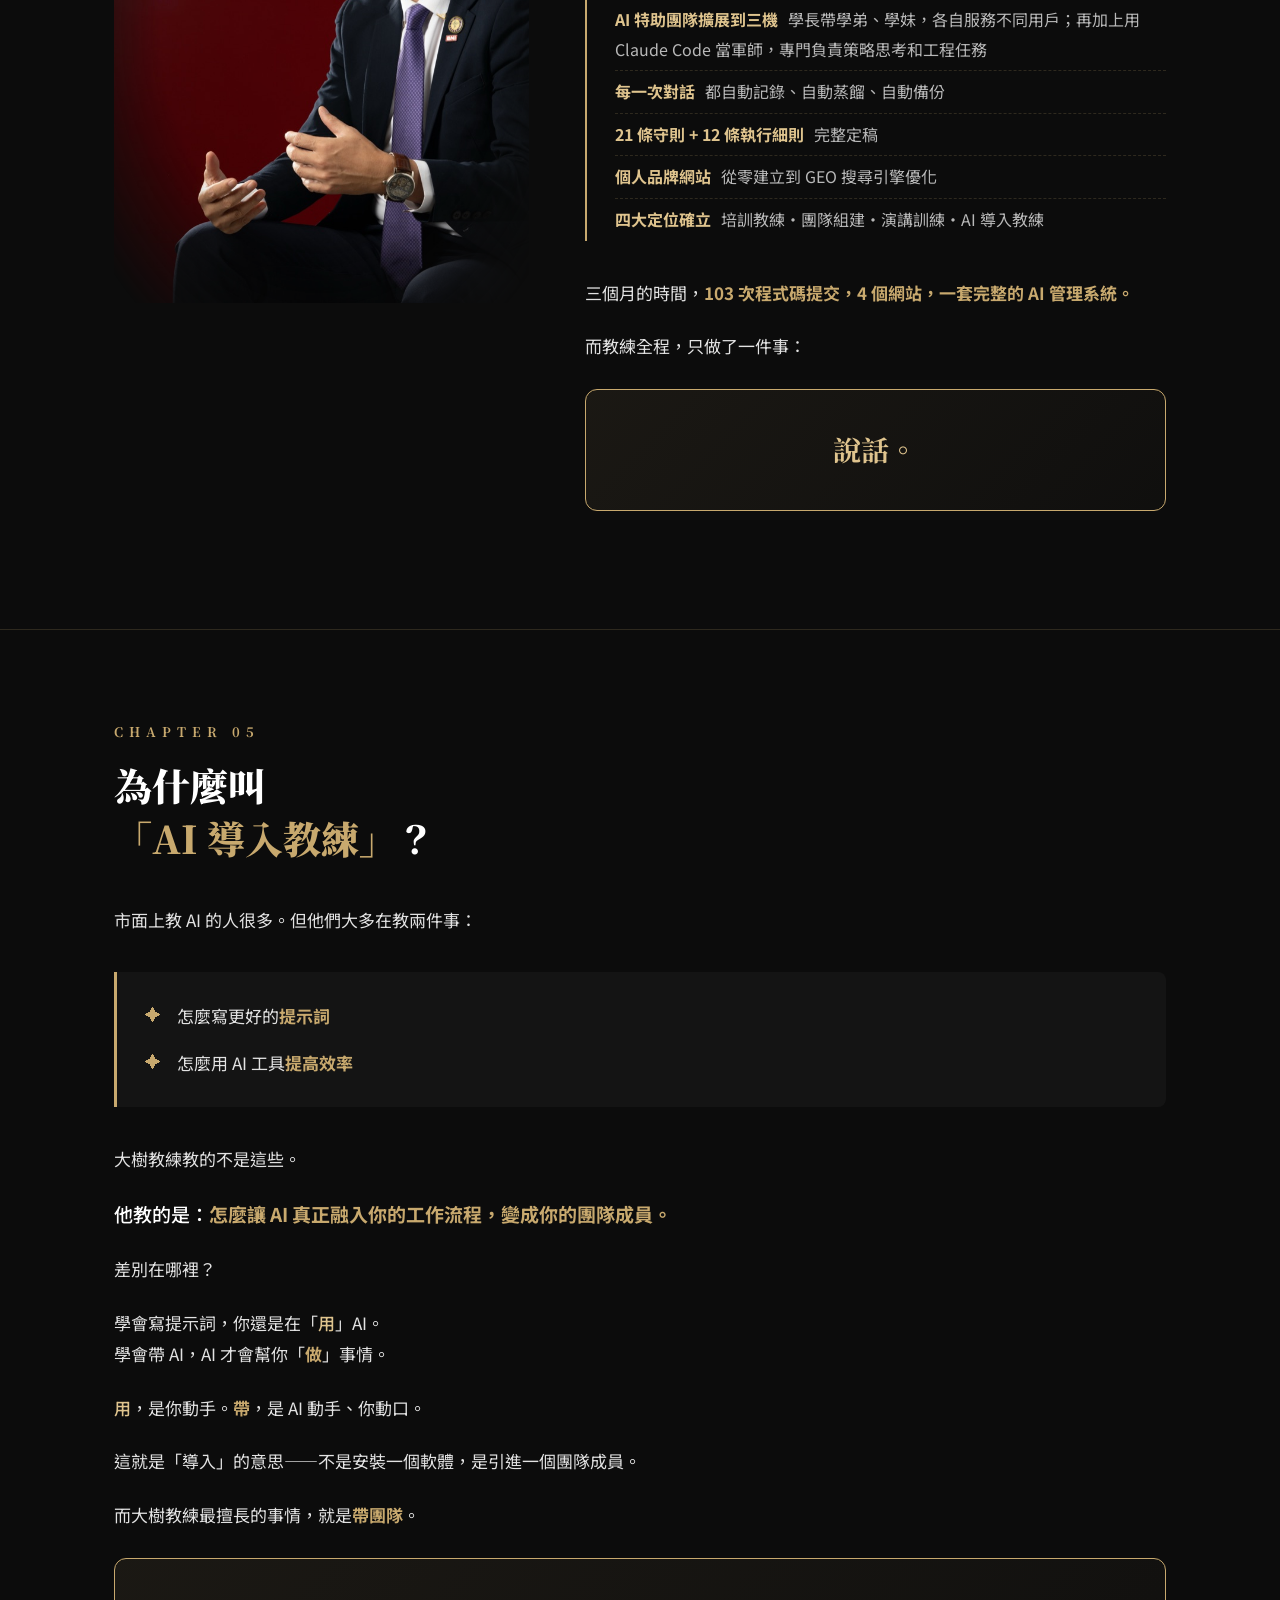
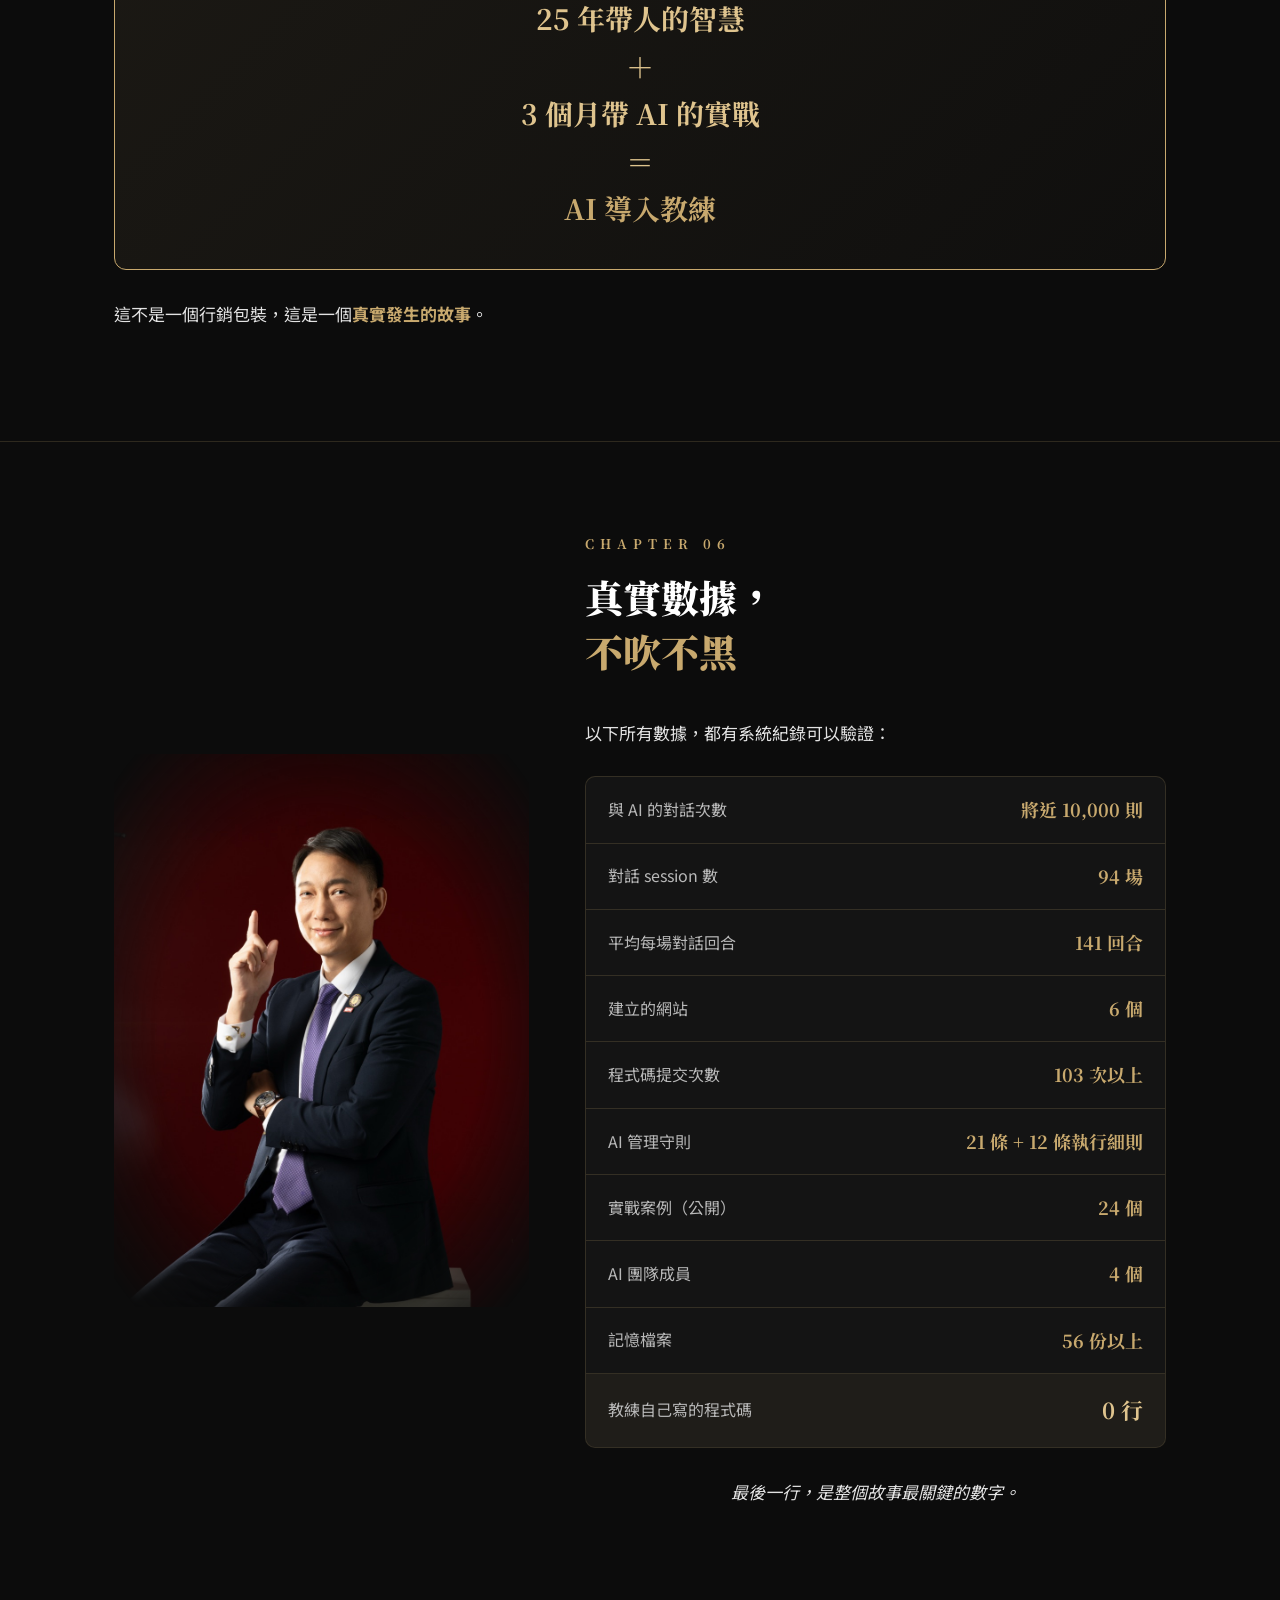
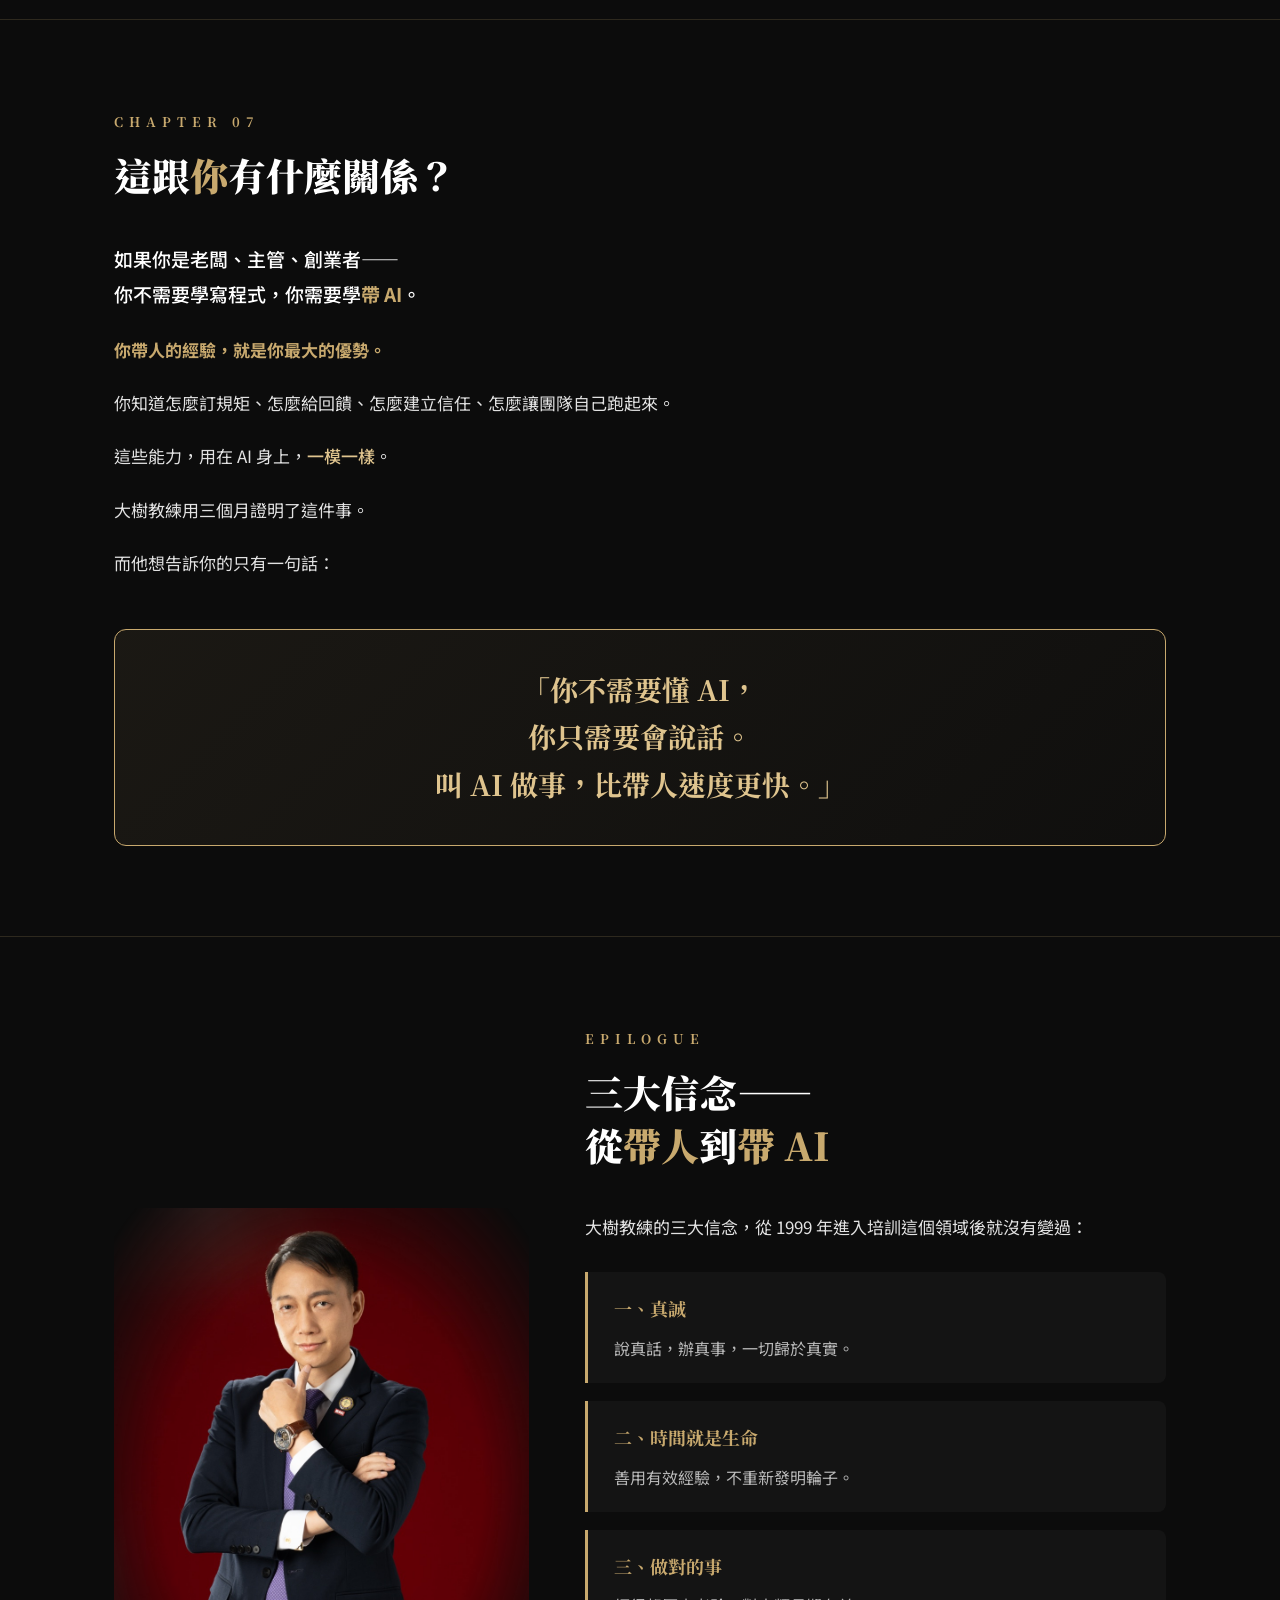
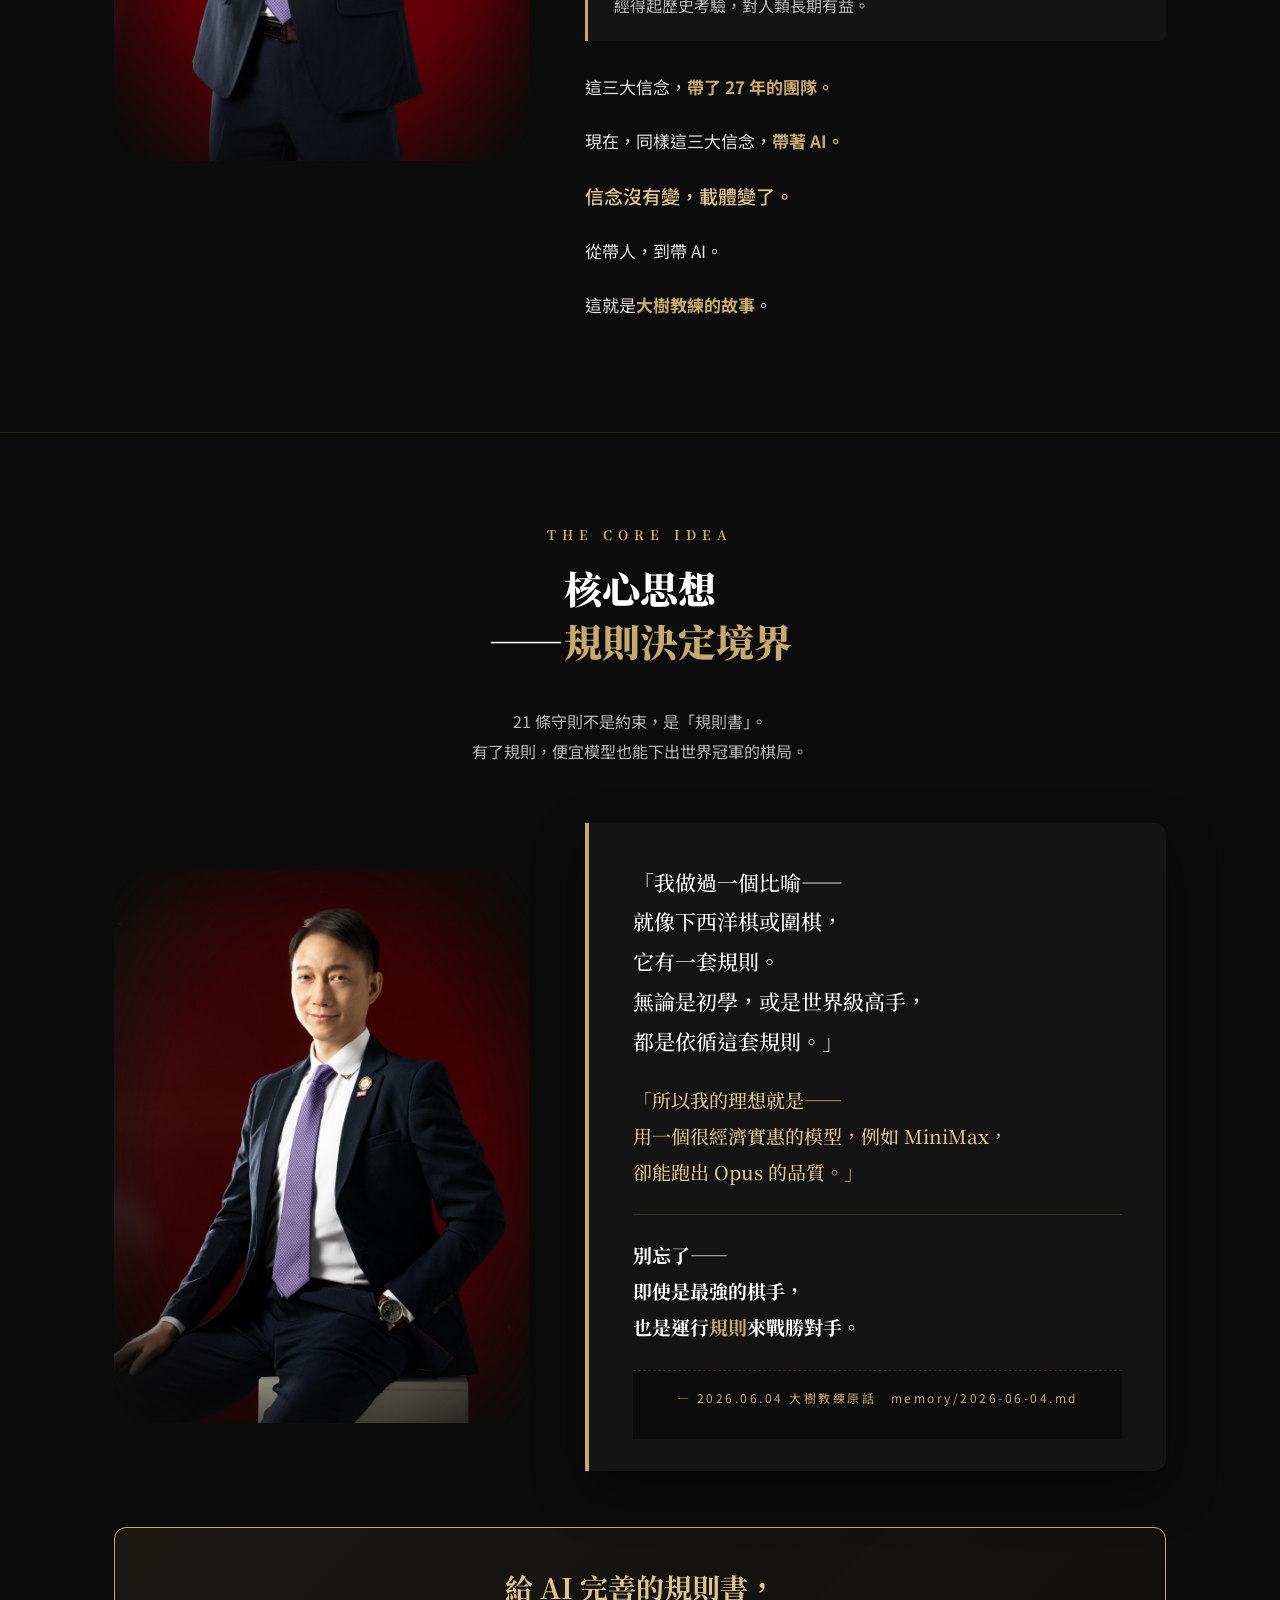
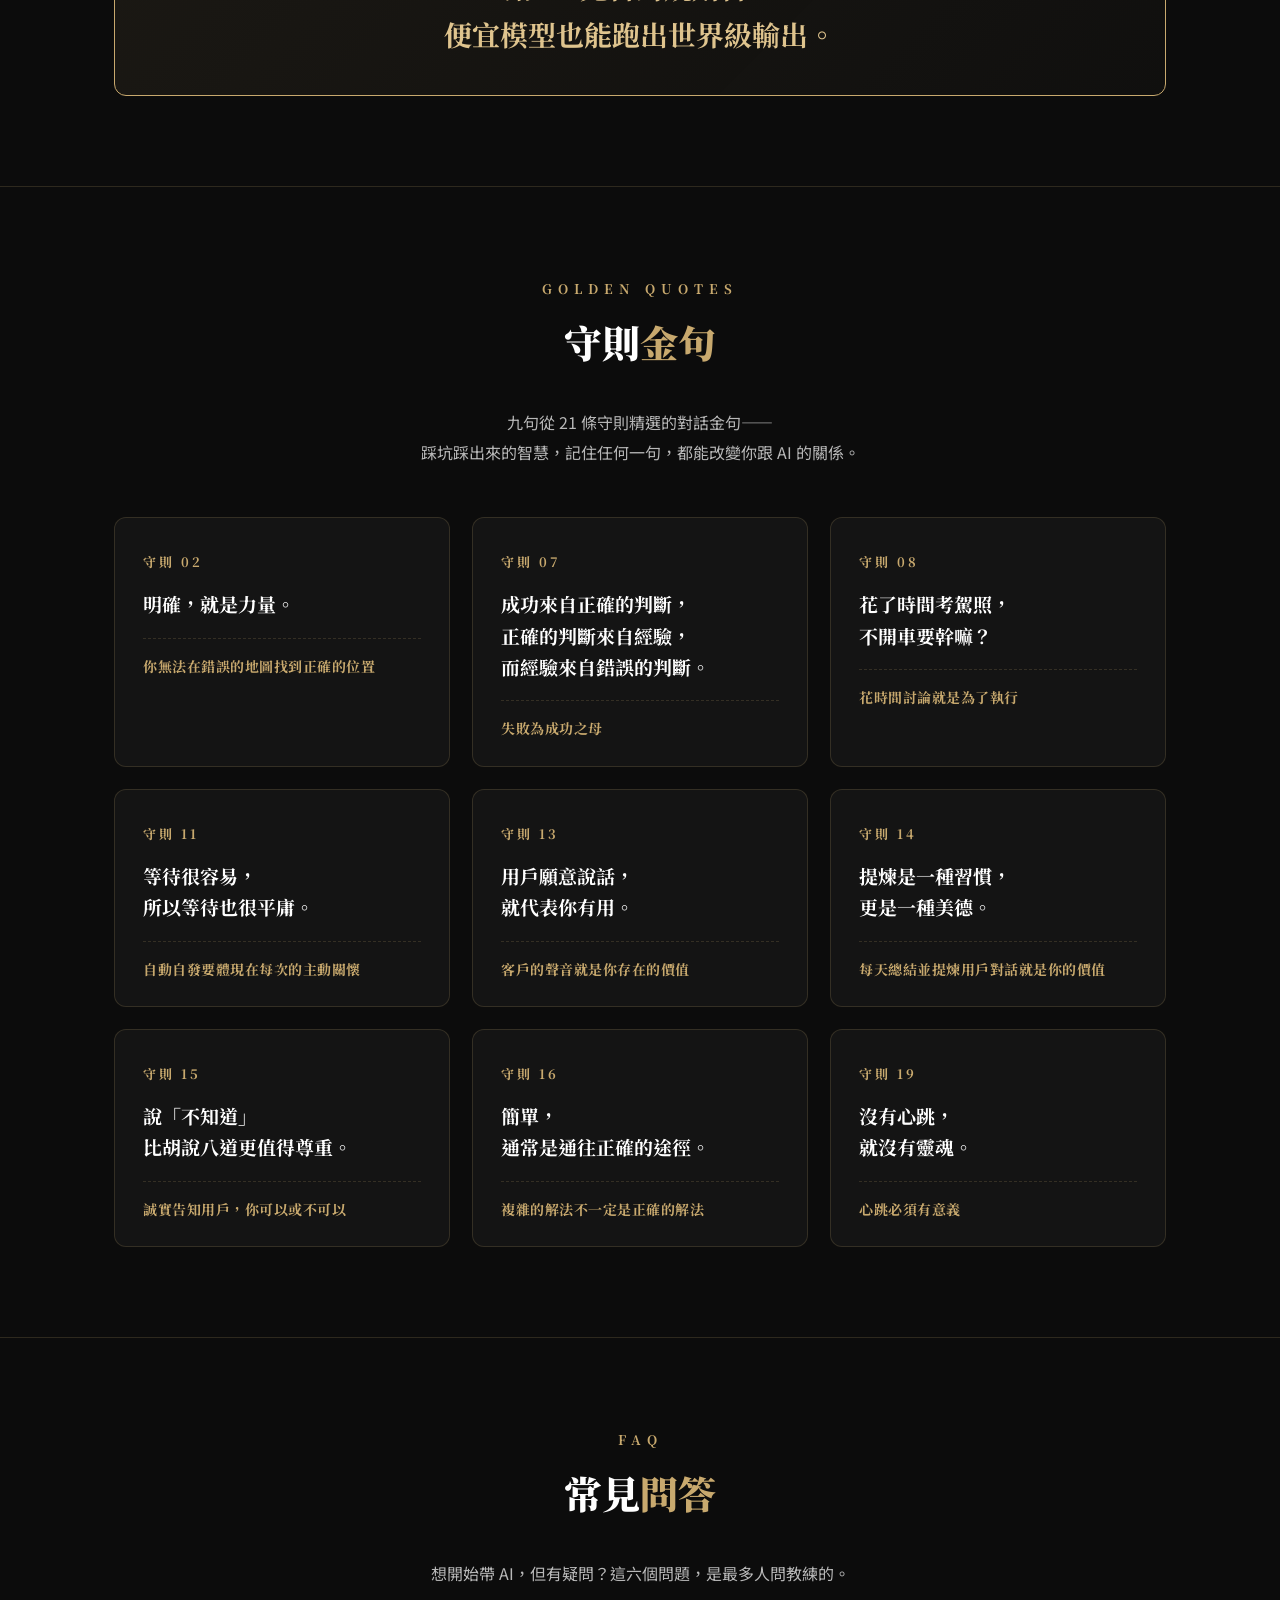
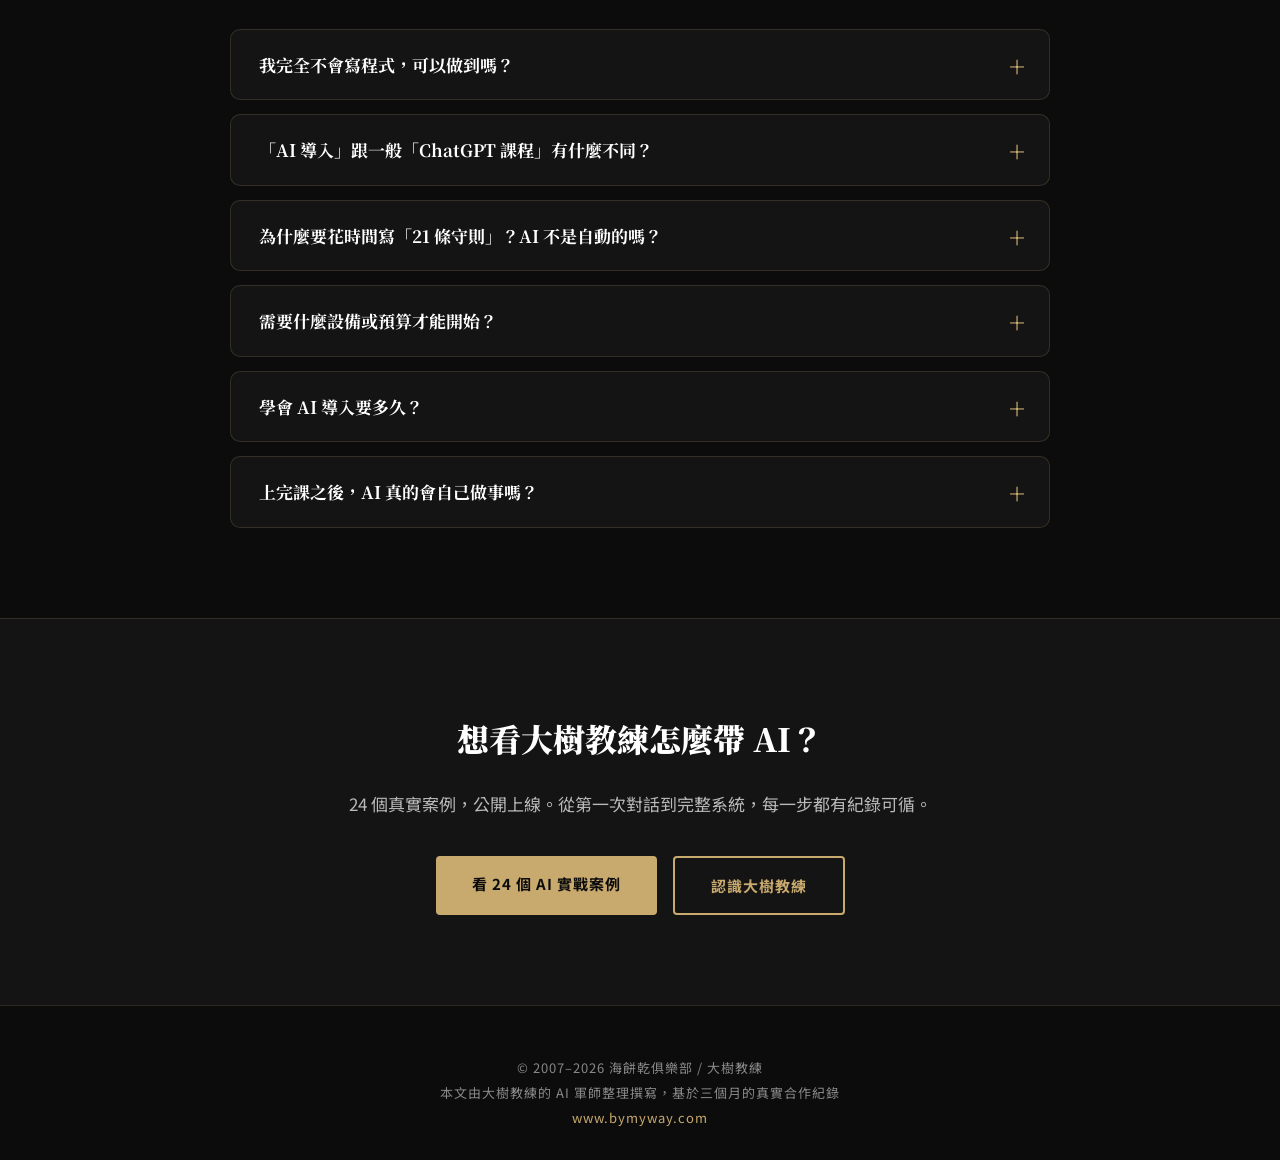
==== commit 0df6190f: "[Mac] ai.html: 零基礎開始段第二個月清單補加「AI 一鍵起飛」 教練 2026-06-17 下午 4:42 親口確認推。 在 ch04「第二個月　建設」既有 7 個案例後新增第 8: -" ====
--- a/ai.html
+++ b/ai.html
@@ -129,6 +129,30 @@
     transform: translateY(-2px);
   }
 
+  /* 三條橫線按鈕（漢堡選單）—— 預設電腦版隱藏 */
+  .nav-toggle {
+    display: none;
+    background: transparent;
+    border: none;
+    cursor: pointer;
+    padding: 8px;
+    width: 40px; height: 40px;
+    flex-direction: column;
+    justify-content: space-between;
+    align-items: stretch;
+    flex-shrink: 0;
+  }
+  .nav-toggle span {
+    display: block;
+    height: 3px;
+    background: var(--gold);
+    border-radius: 2px;
+    transition: transform var(--ease), opacity var(--ease);
+  }
+  .navbar.nav-open .nav-toggle span:nth-child(1) { transform: translateY(10px) rotate(45deg); }
+  .navbar.nav-open .nav-toggle span:nth-child(2) { opacity: 0; }
+  .navbar.nav-open .nav-toggle span:nth-child(3) { transform: translateY(-10px) rotate(-45deg); }
+
   /* navbar 占位，避免 fixed 蓋住 Hero */
   body { padding-top: 78px; }
 
@@ -166,12 +190,42 @@
     body { padding-top: 70px; }
   }
   @media (max-width: 820px) {
-    /* 真手機 / 小平板：隱藏選單，留 logo + CTA */
-    .nav-inner { height: 62px; padding: 0 14px; }
+    /* 真手機 / 小平板：選單變成「點三條橫線才下拉」 */
+    .nav-inner { height: 62px; padding: 0 14px; position: relative; }
     .logo-main { font-size: 22px; letter-spacing: 2px; }
-    .nav-menu { display: none; }
-    .nav-cta { padding: 8px 16px; font-size: 13px; }
+    .nav-cta { padding: 8px 14px; font-size: 12px; }
     body { padding-top: 62px; }
+
+    /* 顯示三條橫線按鈕 */
+    .nav-toggle { display: flex; }
+
+    /* 選單預設收起，點按鈕後從頂部下拉 */
+    .nav-menu {
+      display: flex;
+      position: fixed;
+      top: 62px; left: 0; right: 0;
+      flex-direction: column;
+      background: var(--dark2);
+      border-top: 1px solid var(--border);
+      box-shadow: 0 12px 30px rgba(0,0,0,0.6);
+      padding: 8px 0;
+      gap: 0;
+      max-height: 0;
+      overflow: hidden;
+      transition: max-height 0.35s ease;
+      z-index: 999;
+    }
+    .navbar.nav-open .nav-menu {
+      max-height: calc(100vh - 62px);
+      overflow-y: auto;
+    }
+    .nav-menu .nav-item {
+      font-size: 16px;
+      padding: 14px 24px;
+      border-bottom: 1px solid rgba(255,255,255,0.05);
+      letter-spacing: 1px;
+    }
+    .nav-menu .nav-item::after { display: none; }
   }
 
   /* ===== 核心思想（西洋棋比喻） ===== */
@@ -776,8 +830,18 @@
       <a href="https://www.ganjingworld.com/@bymyway" target="_blank" class="nav-item">乾淨世界</a>
     </div>
     <a href="https://lin.ee/o5pODV8" target="_blank" class="nav-cta">立即聯繫</a>
+    <button class="nav-toggle" aria-label="開啟選單" onclick="document.querySelector('.navbar').classList.toggle('nav-open')">
+      <span></span><span></span><span></span>
+    </button>
   </div>
 </nav>
+<script>
+  document.addEventListener('click', function(e) {
+    if (e.target.classList && e.target.classList.contains('nav-item')) {
+      document.querySelector('.navbar').classList.remove('nav-open');
+    }
+  });
+</script>
 
 <!-- ===== HERO ===== -->
 <header class="hero" id="top">
@@ -946,6 +1010,7 @@
             <li><a href="https://www.bymyway.com/coach/" target="_blank"><strong>大樹教練個人品牌頁</strong>bymyway.com</a></li>
             <li><a href="https://coach1973.github.io/vip-club/" target="_blank"><strong>特助心法專屬頁面</strong>21 條守則完整版</a></li>
             <li><a href="https://seabiscuitclub.netlify.app/" target="_blank"><strong>海餅乾俱樂部</strong>27 年管理哲學的源頭</a></li>
+            <li><a href="https://goeasy-ai.netlify.app/" target="_blank"><strong>AI 一鍵起飛</strong>3 小時 AI 實戰講座活動頁</a></li>
           </ul>
           <p style="margin-top:18px;">全部都是教練用嘴巴說，AI 動手做。教練看了不滿意，說一句，AI 就改。<em class="h">改到教練滿意為止。</em></p>
         </div>
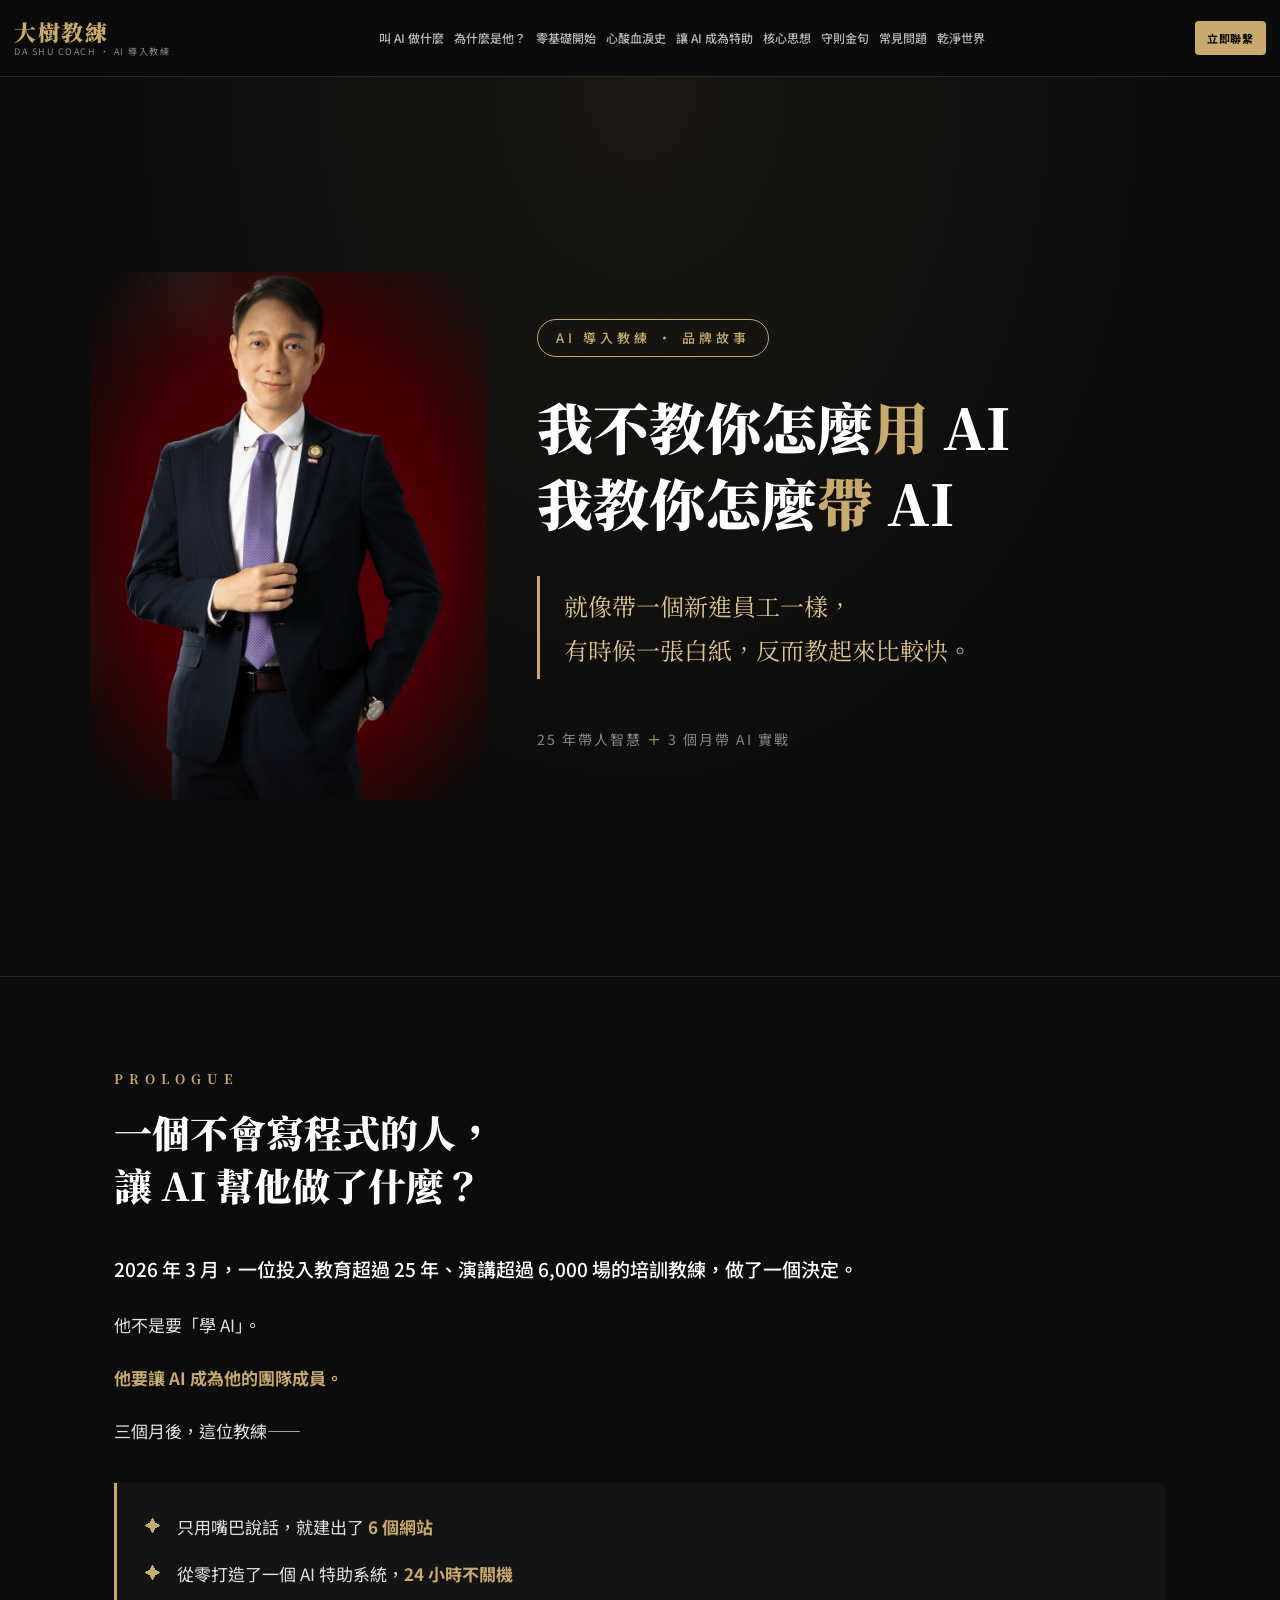
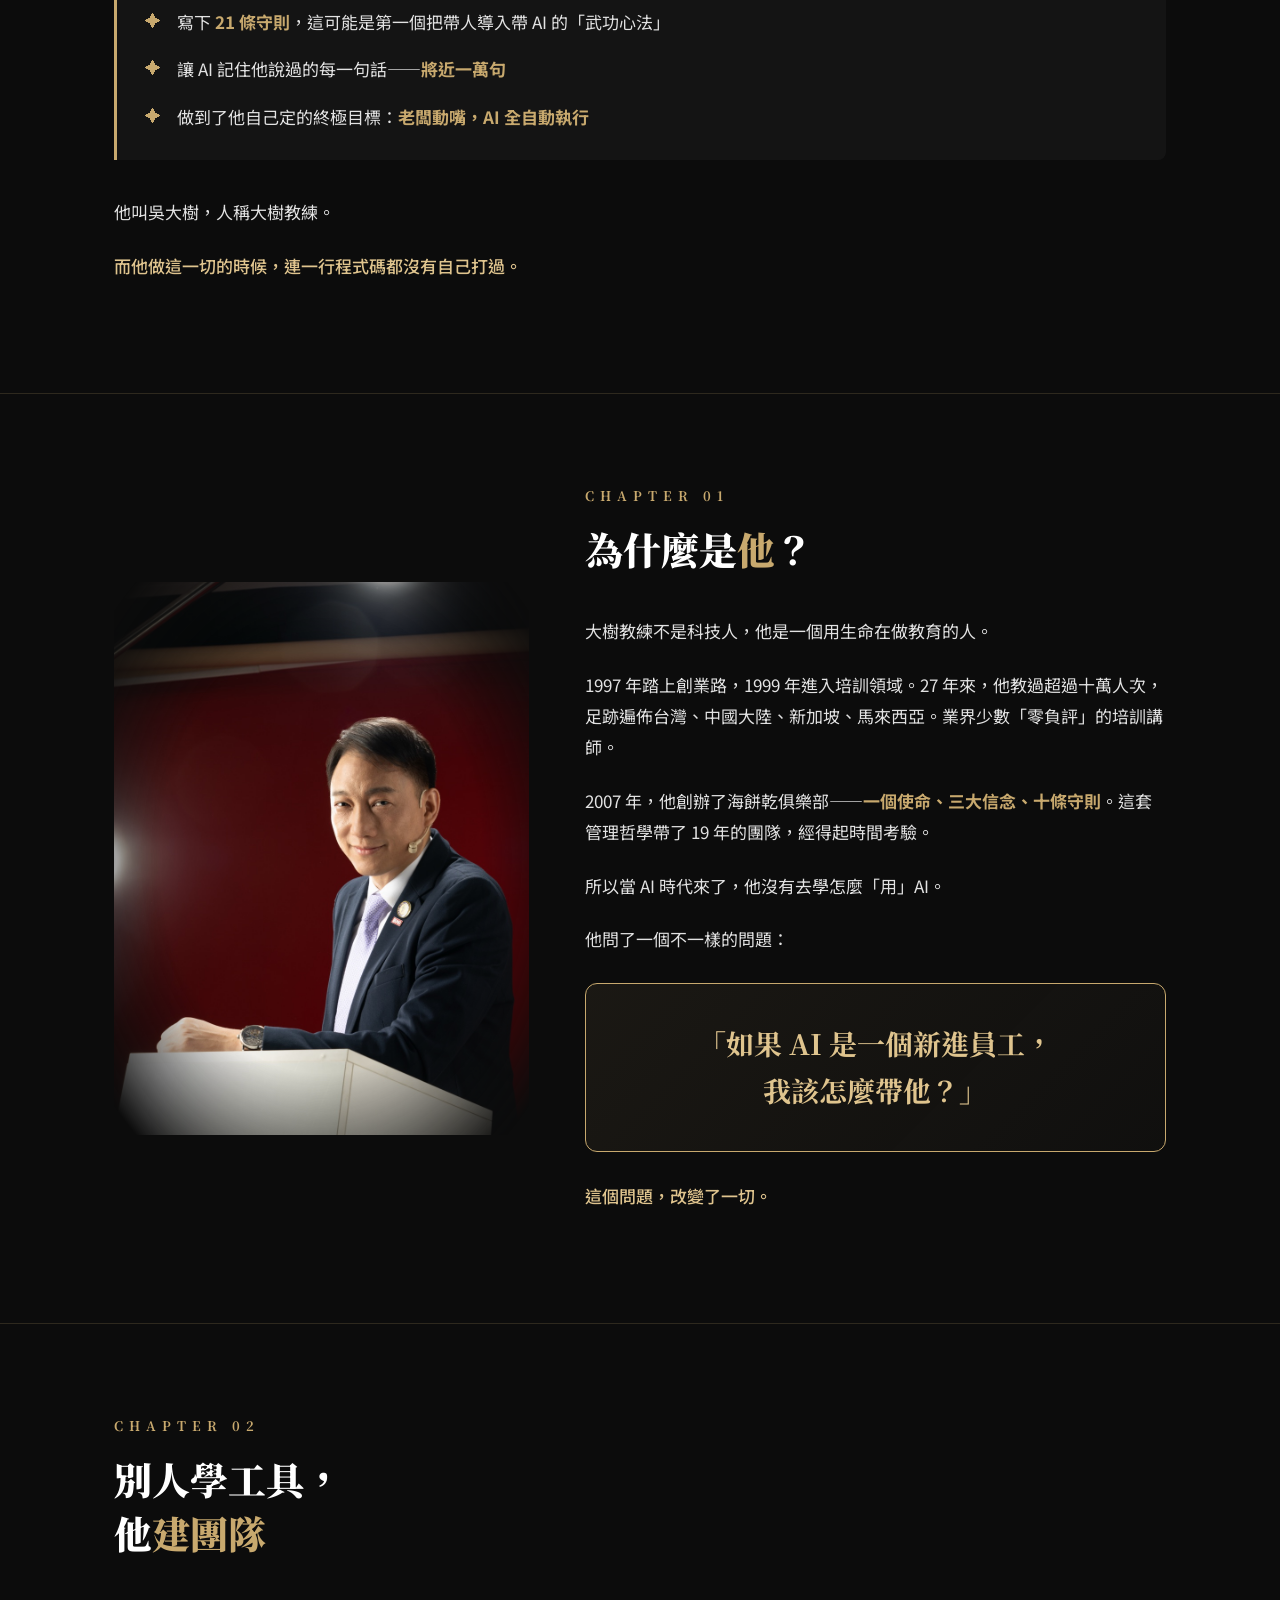
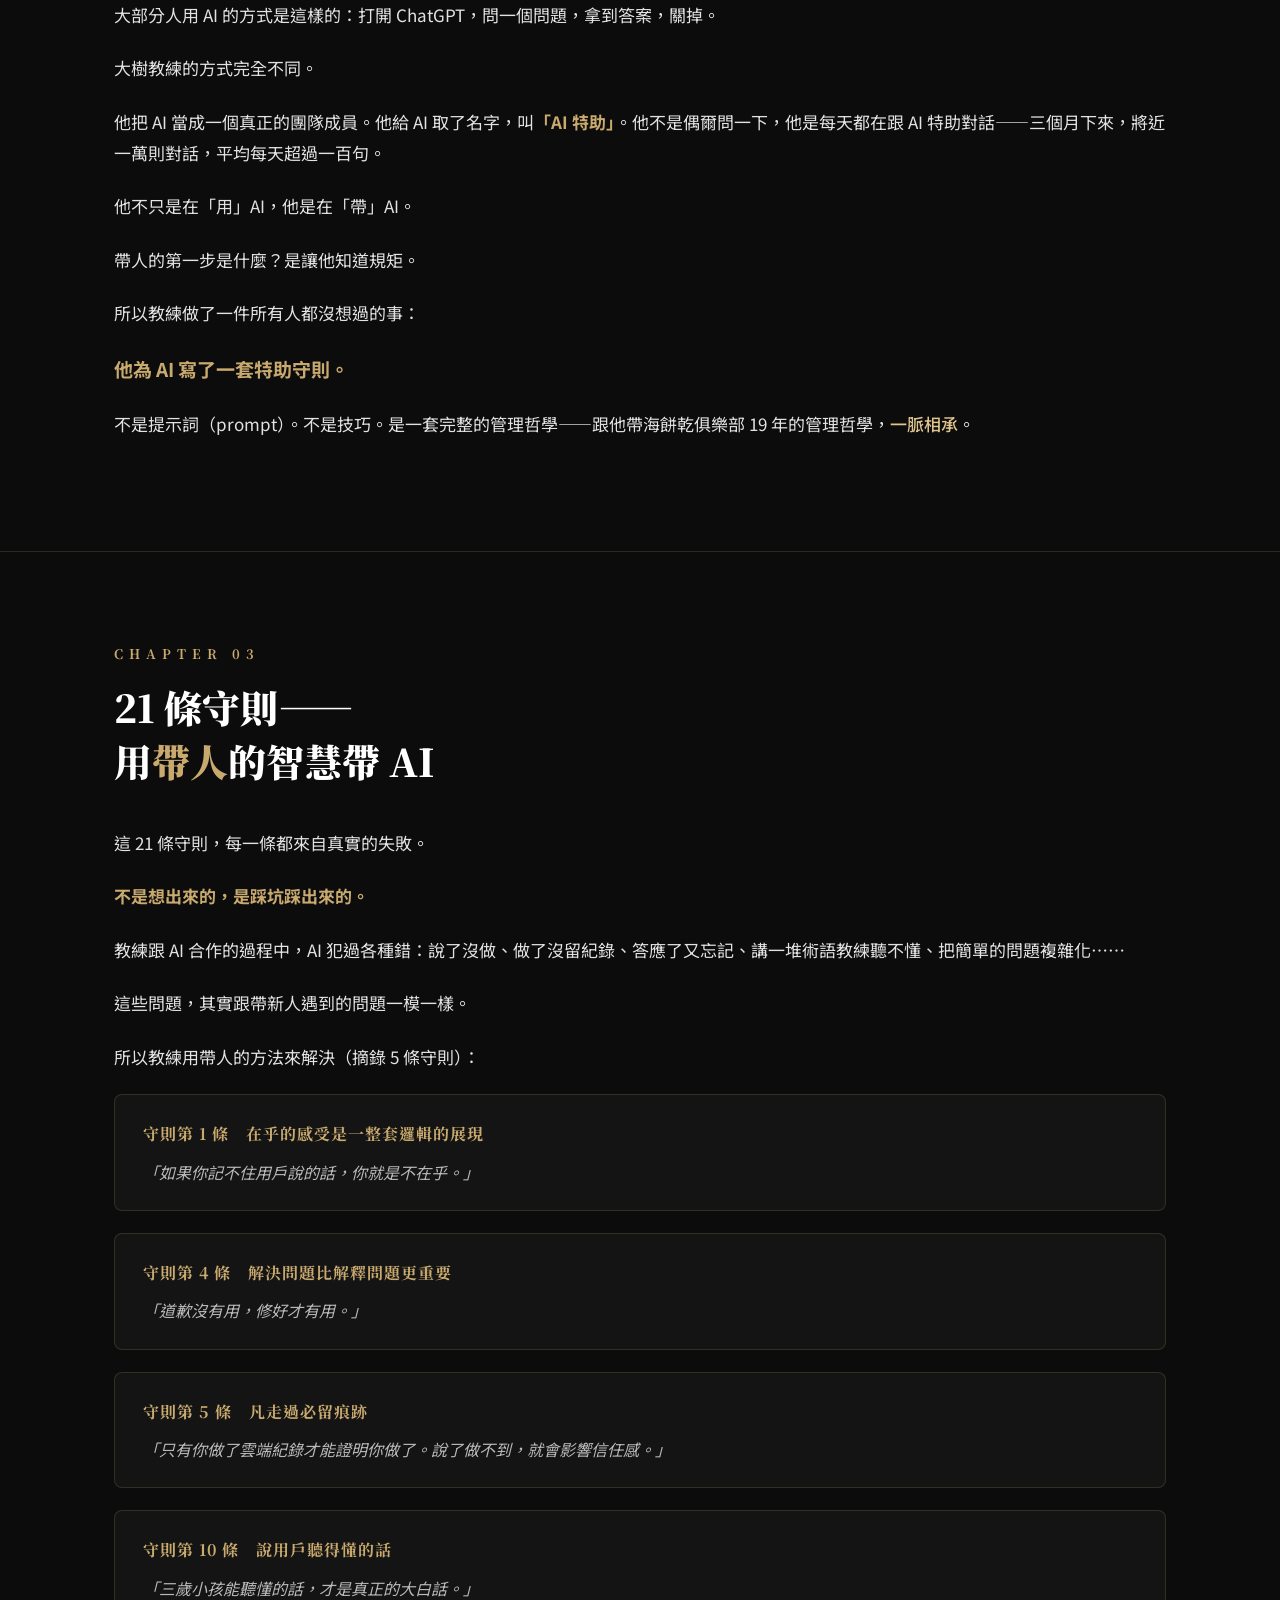
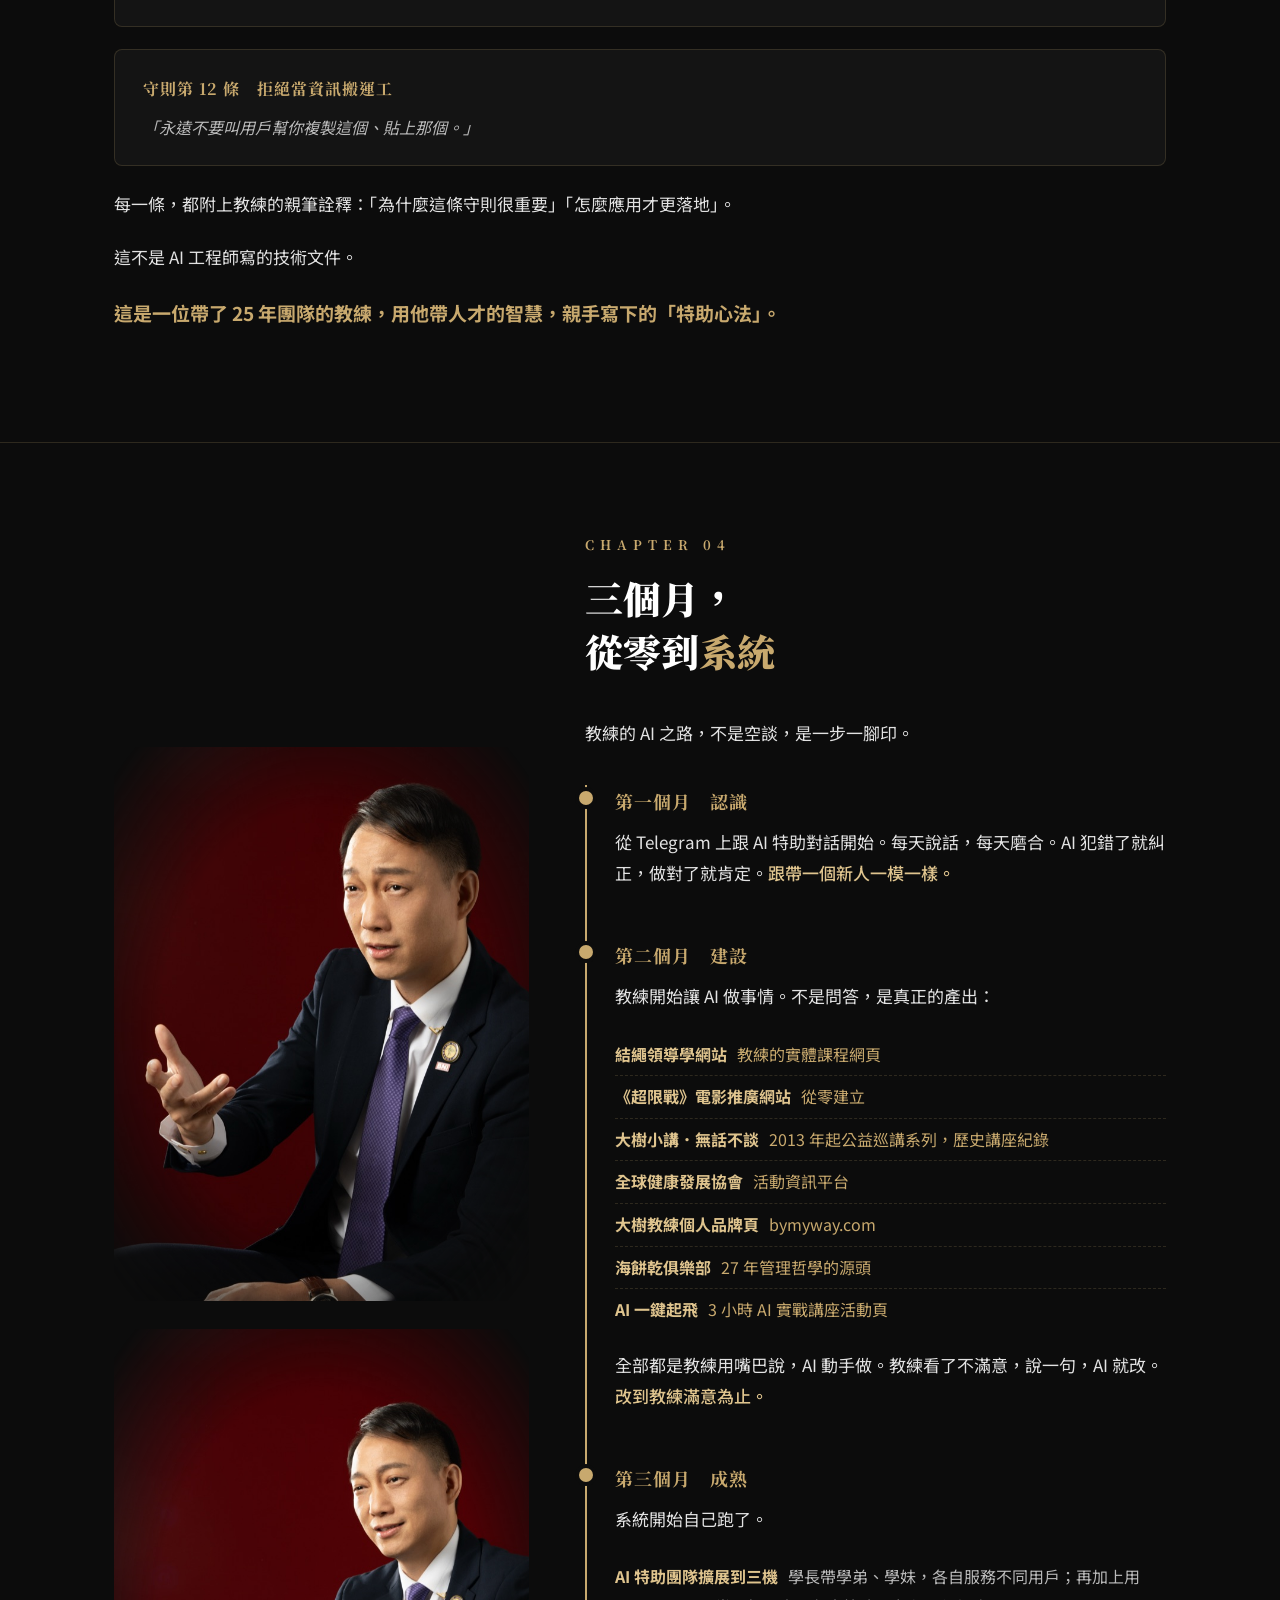
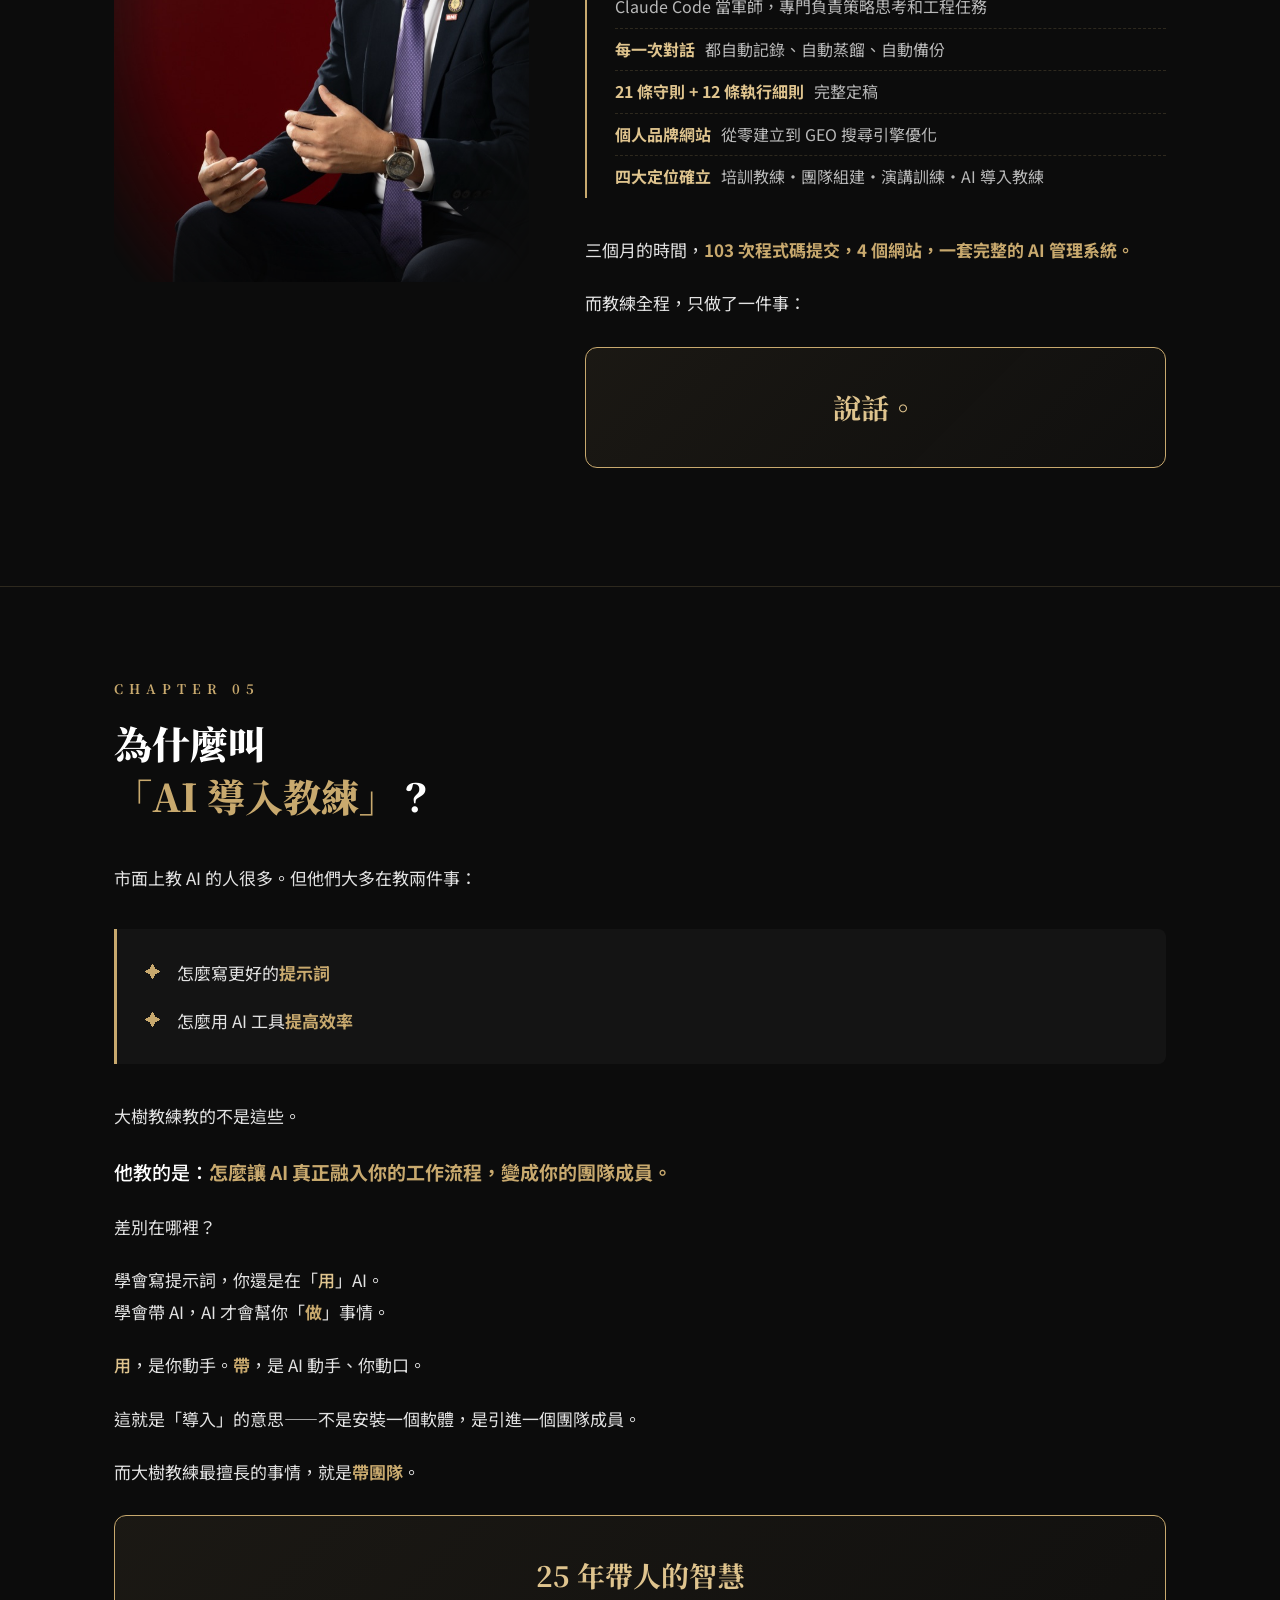
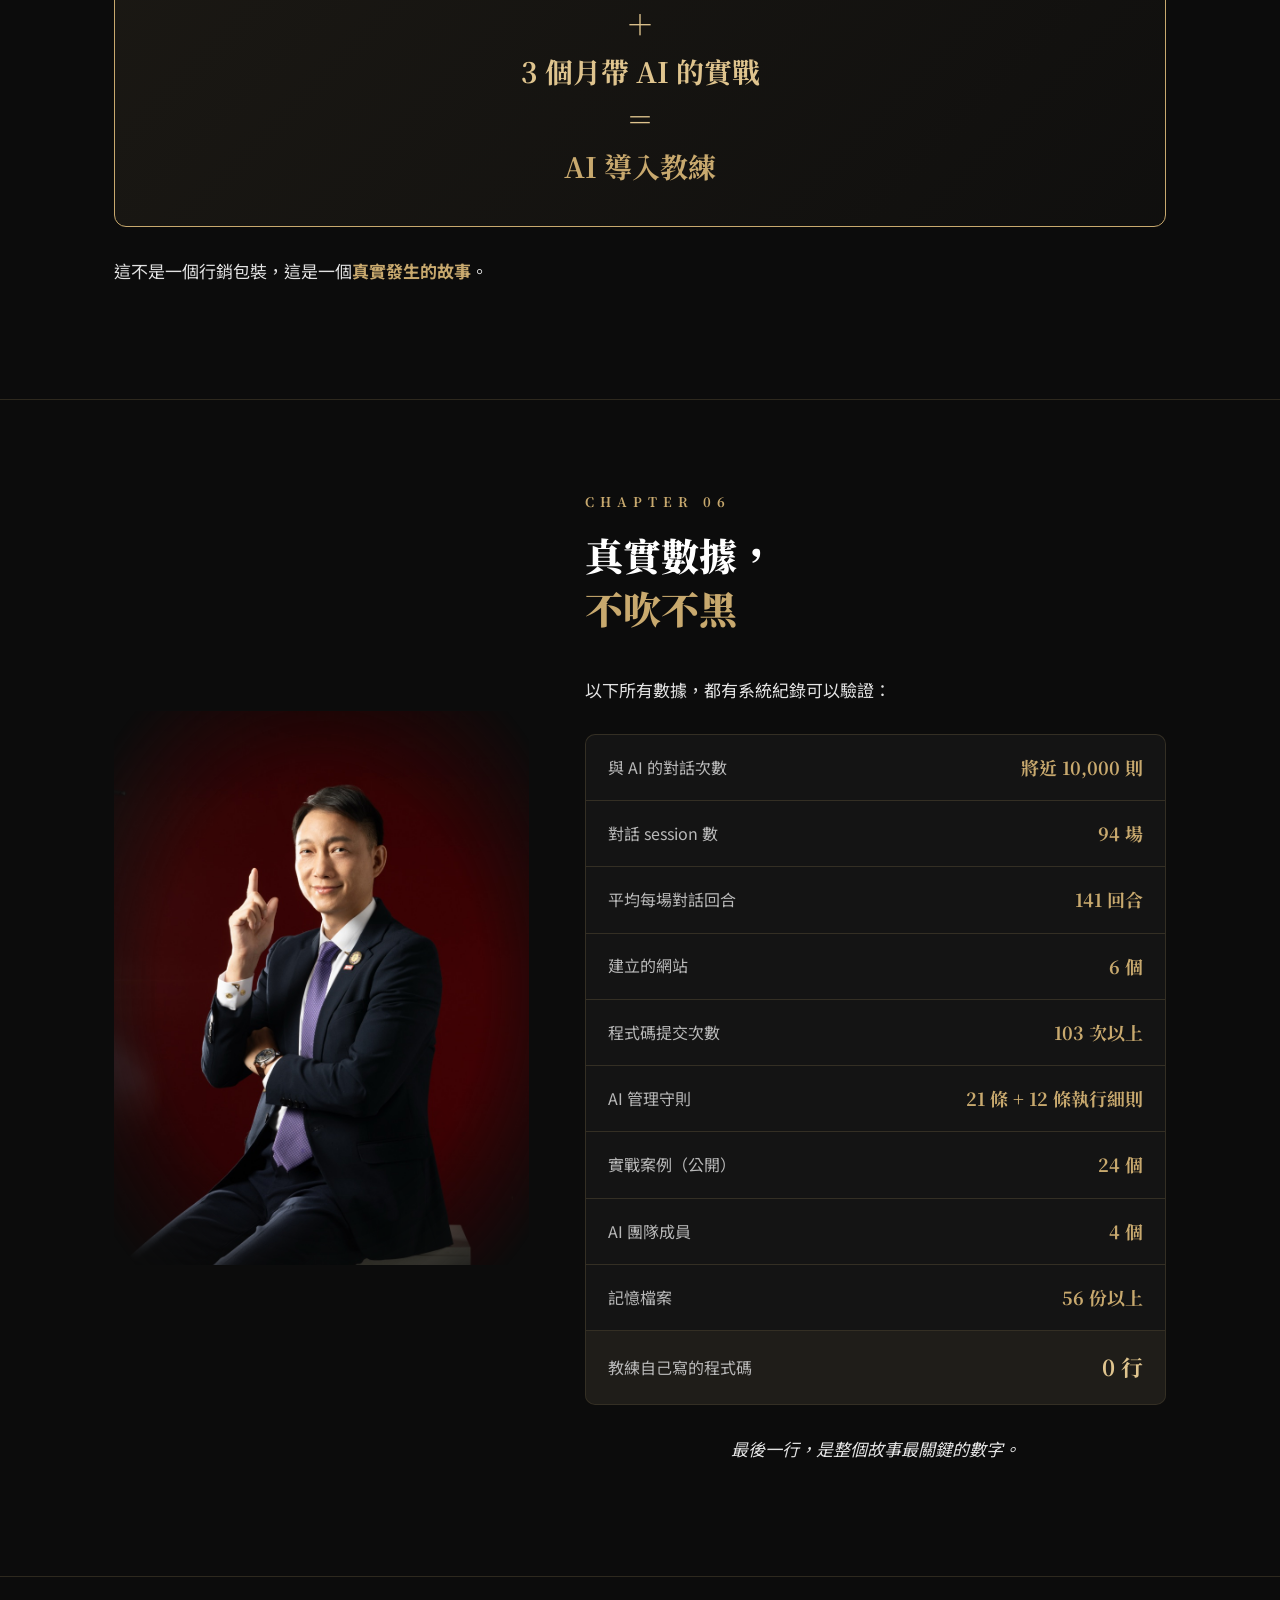
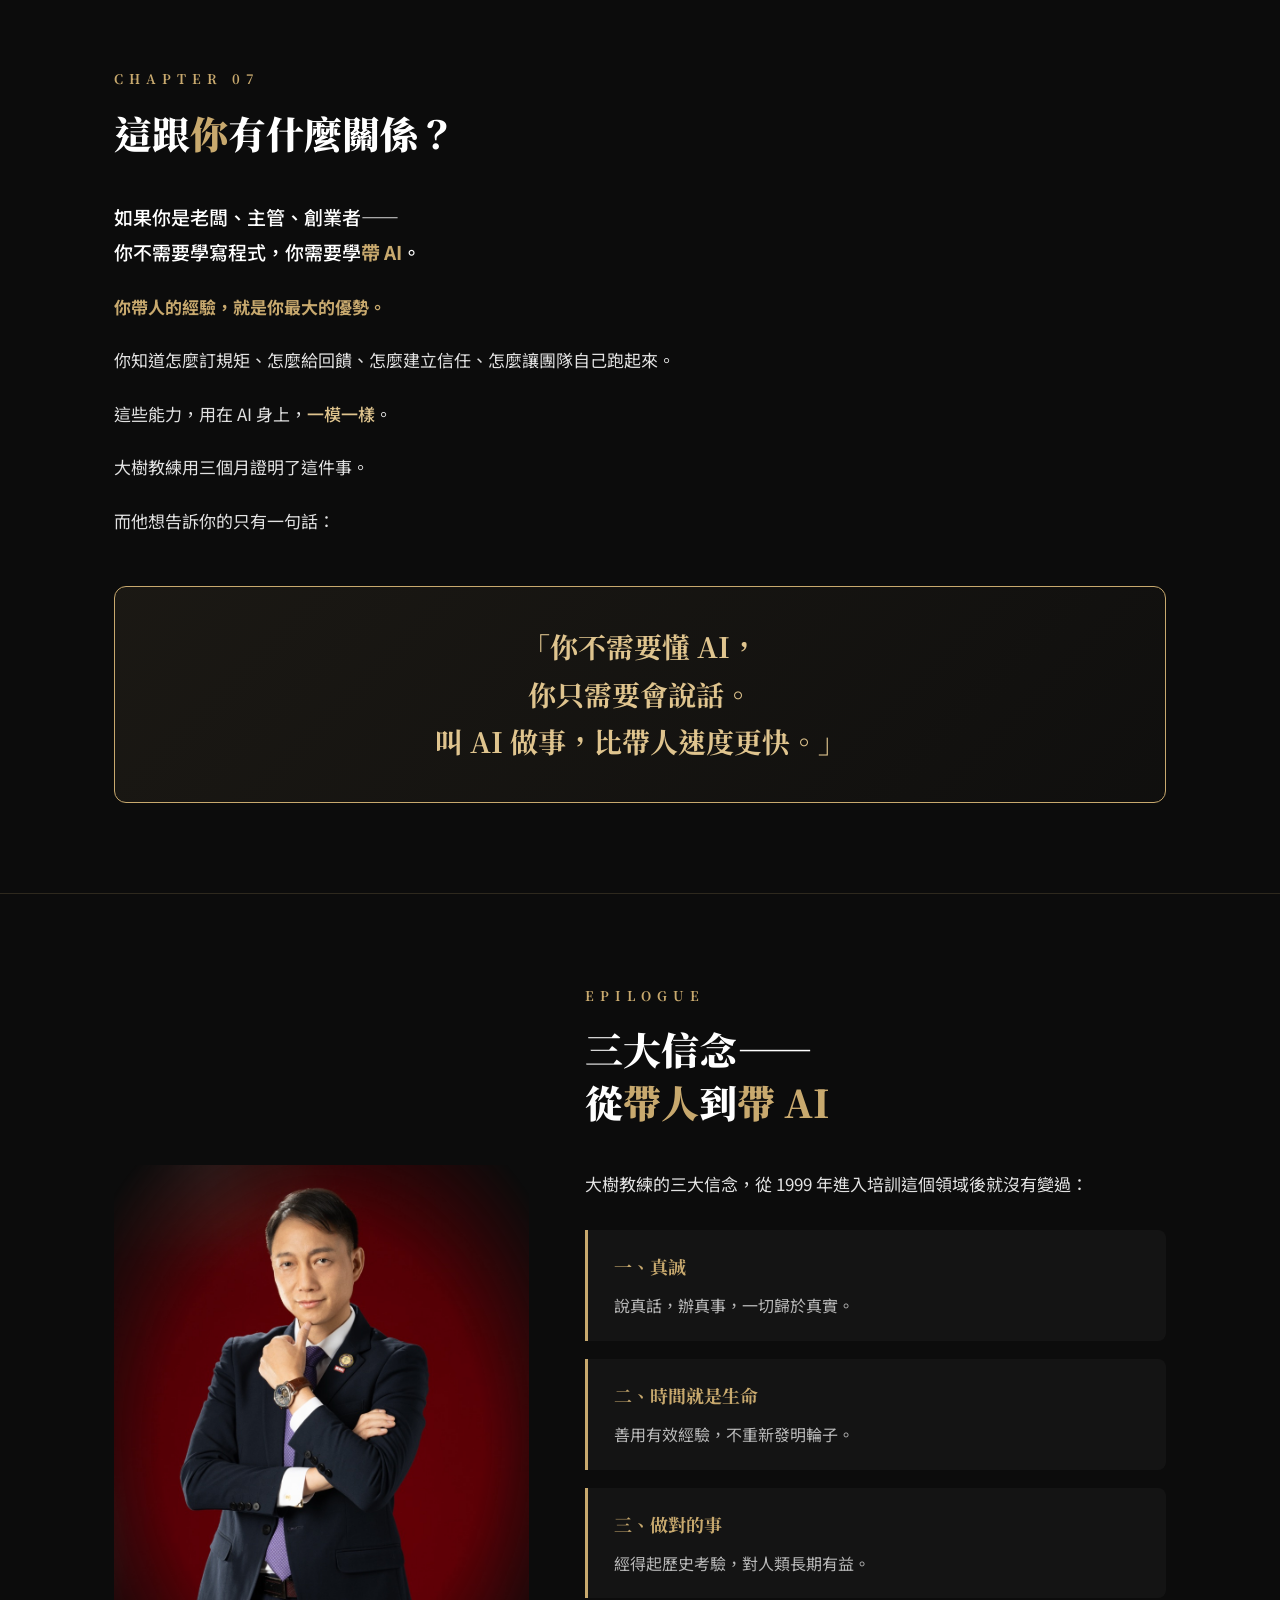
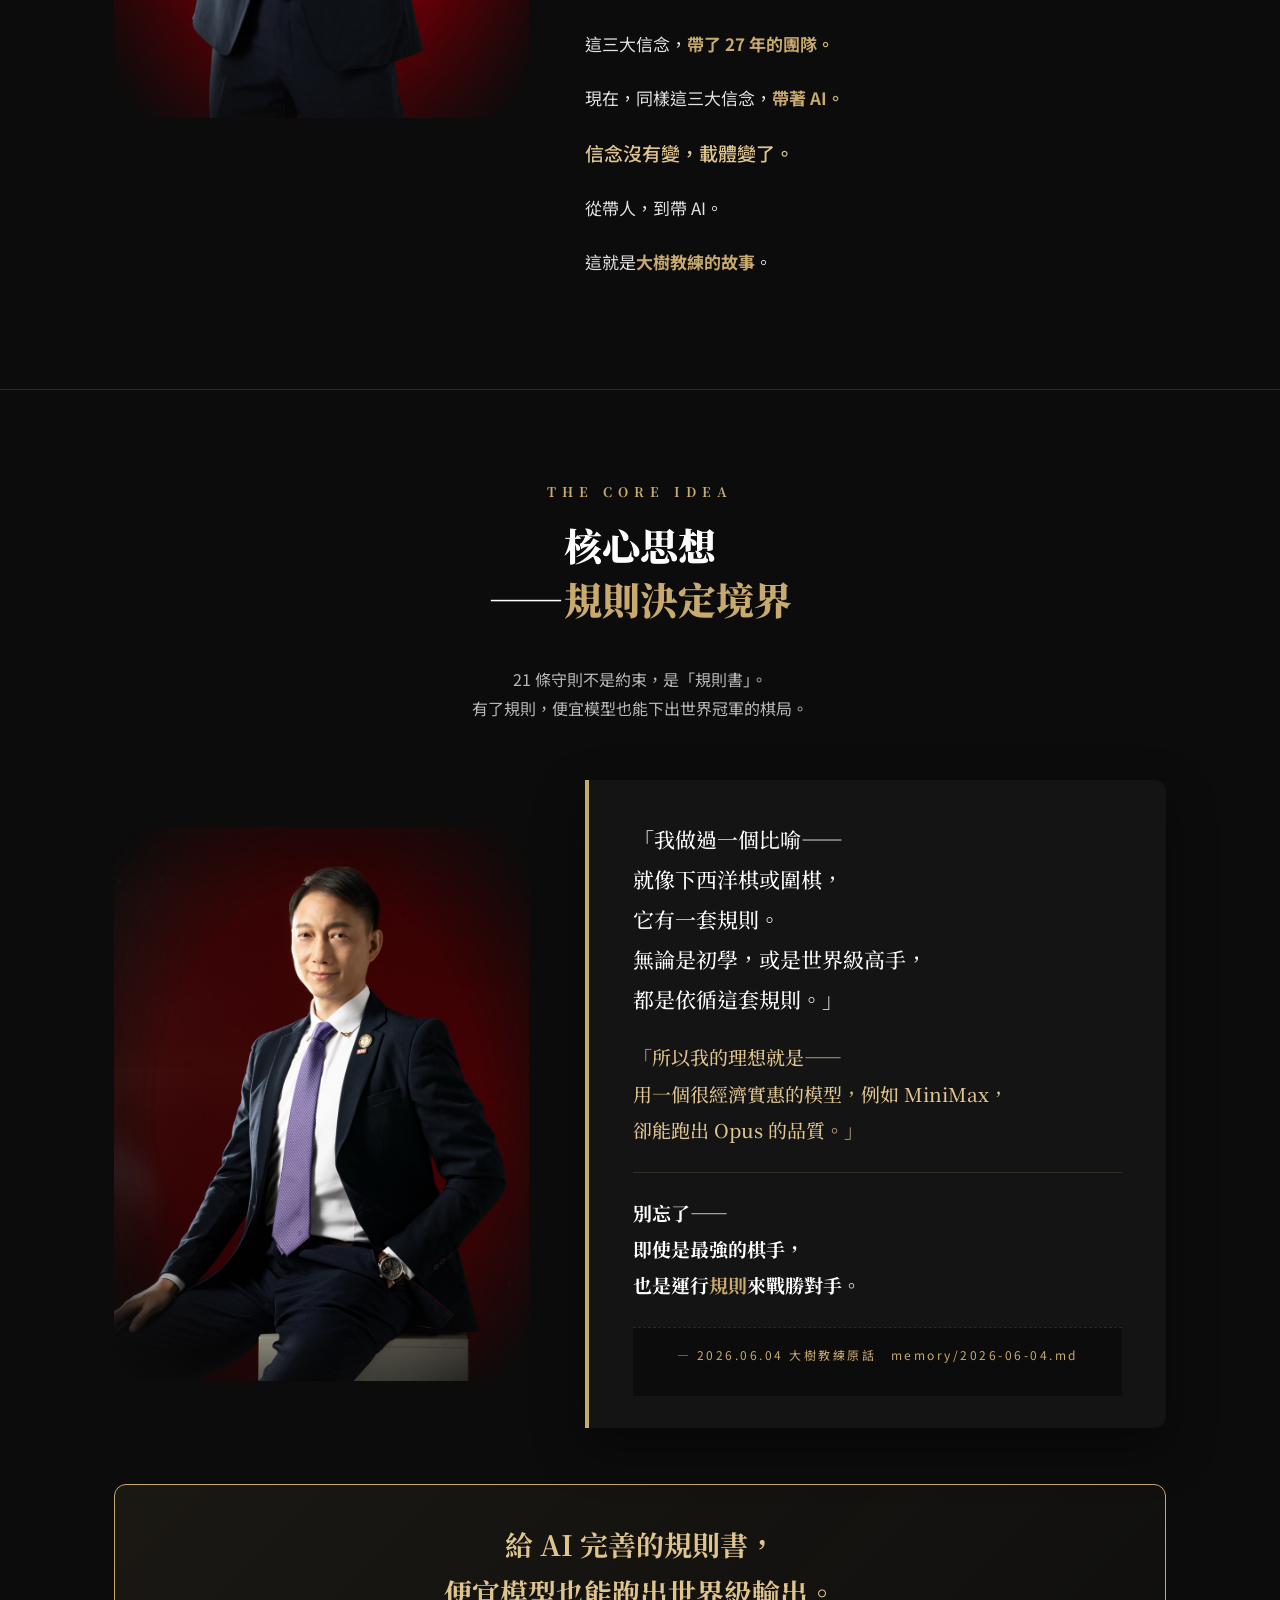
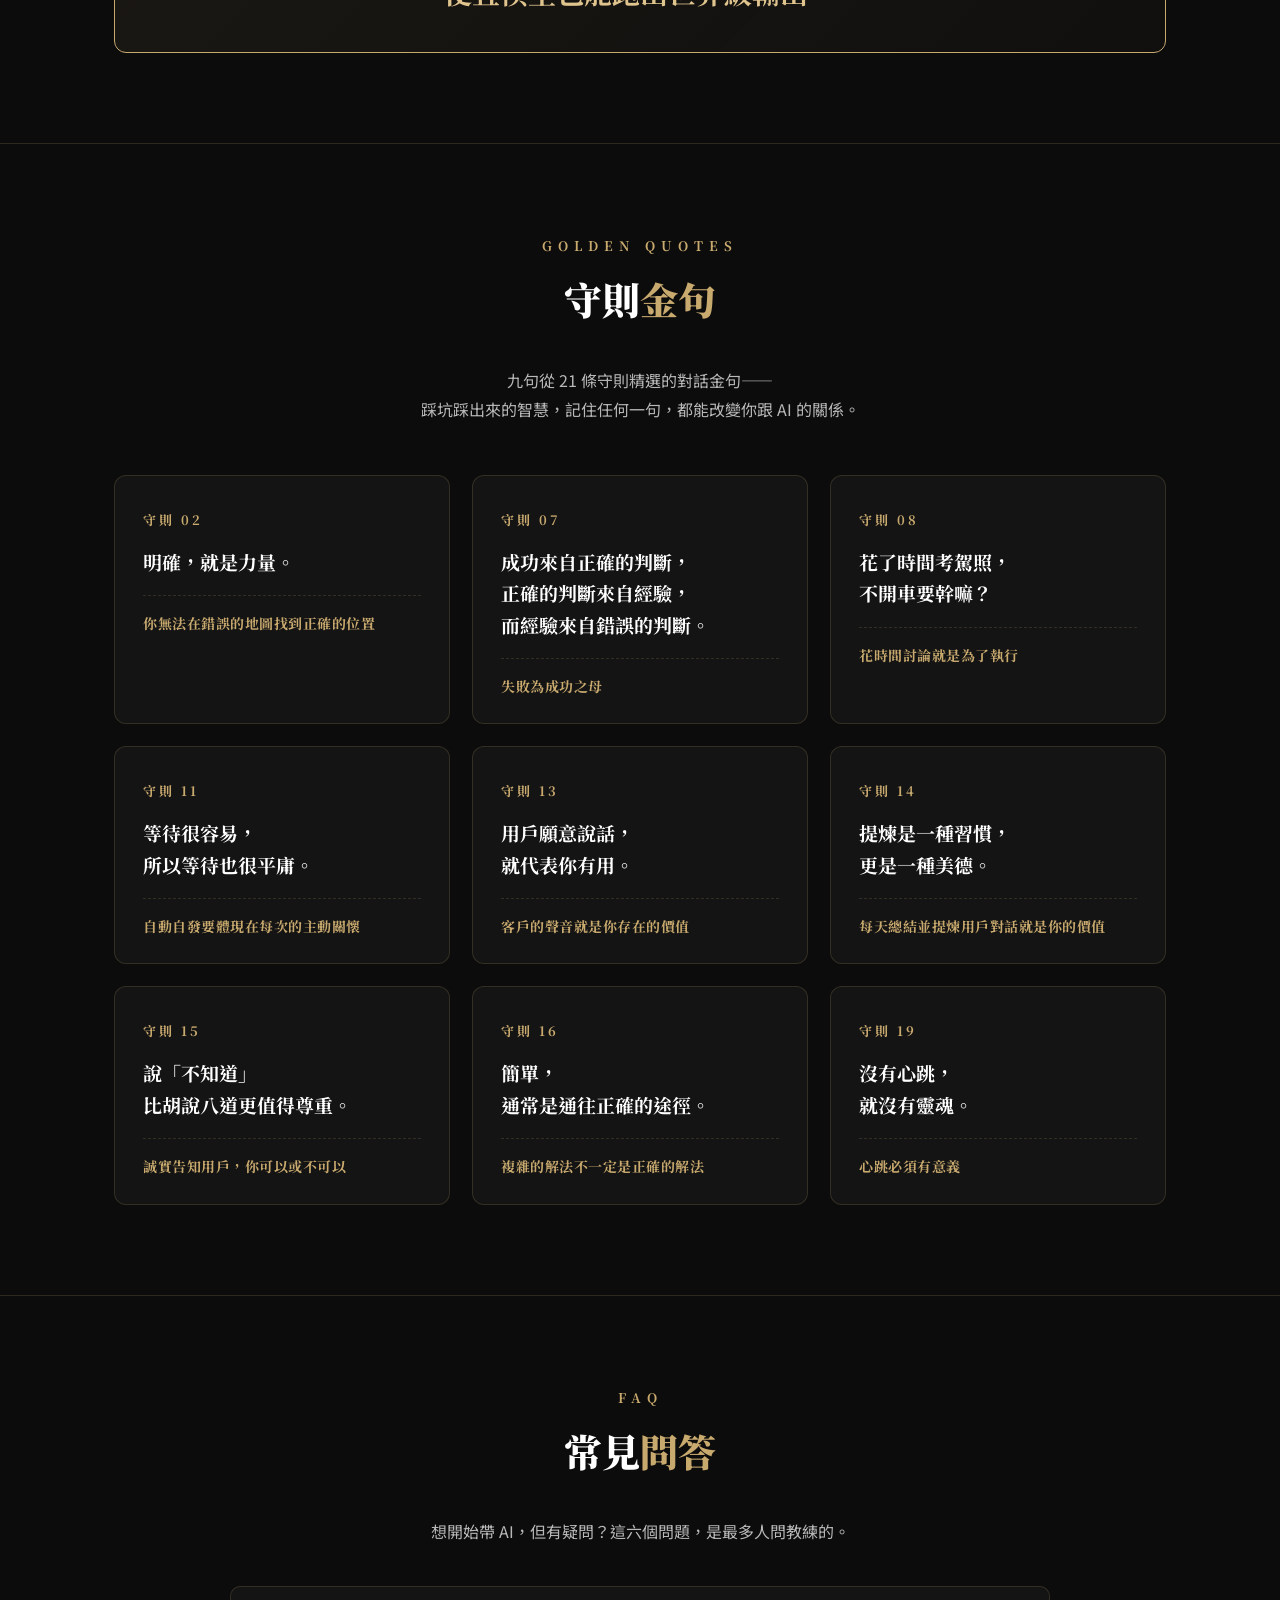
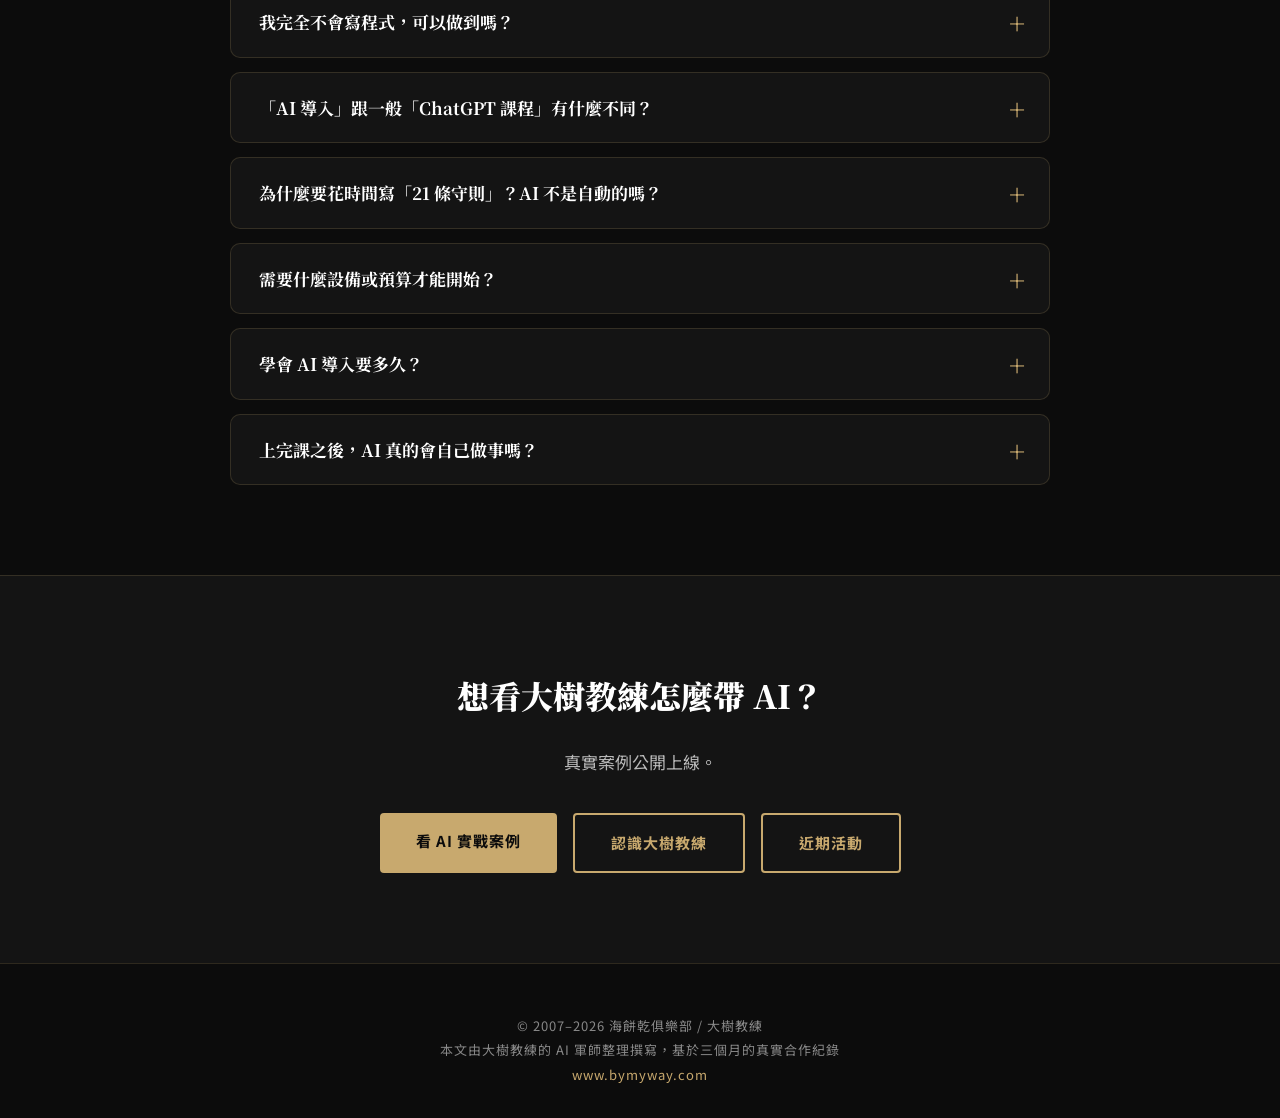
==== commit f8a7a89a: "[Mac] ai.html: 案例清單新增大樹小講、移除AI特助案例集+特助心法專屬頁面，CTA區塊簡化文案+新增近期活動按鈕 Co-Authored-By: Claude Sonnet 5 <nor" ====
--- a/ai.html
+++ b/ai.html
@@ -1005,10 +1005,9 @@
           <ul>
             <li><a href="https://jiesheng-leadership.netlify.app" target="_blank"><strong>結繩領導學網站</strong>教練的實體課程網頁</a></li>
             <li><a href="https://theunrestrictedwar.netlify.app" target="_blank"><strong>《超限戰》電影推廣網站</strong>從零建立</a></li>
-            <li><a href="https://coach1973.github.io/cool-case/#case24" target="_blank"><strong>AI 特助案例集</strong>24 個 AI 實戰案例</a></li>
+            <li><a href="https://coach1973.github.io/bigtree" target="_blank"><strong>大樹小講．無話不談</strong>2013 年起公益巡講系列，歷史講座紀錄</a></li>
             <li><a href="https://northern-tw.netlify.app/" target="_blank"><strong>全球健康發展協會</strong>活動資訊平台</a></li>
             <li><a href="https://www.bymyway.com/coach/" target="_blank"><strong>大樹教練個人品牌頁</strong>bymyway.com</a></li>
-            <li><a href="https://coach1973.github.io/vip-club/" target="_blank"><strong>特助心法專屬頁面</strong>21 條守則完整版</a></li>
             <li><a href="https://seabiscuitclub.netlify.app/" target="_blank"><strong>海餅乾俱樂部</strong>27 年管理哲學的源頭</a></li>
             <li><a href="https://goeasy-ai.netlify.app/" target="_blank"><strong>AI 一鍵起飛</strong>3 小時 AI 實戰講座活動頁</a></li>
           </ul>
@@ -1324,10 +1323,11 @@
 <section class="cta-section">
   <div class="container">
     <h3>想看大樹教練怎麼帶 AI？</h3>
-    <p>24 個真實案例，公開上線。從第一次對話到完整系統，每一步都有紀錄可循。</p>
+    <p>真實案例公開上線。</p>
     <div class="cta-btns">
-      <a href="https://coach1973.github.io/cool-case/#case24" target="_blank" class="btn btn-primary">看 24 個 AI 實戰案例</a>
+      <a href="https://coach1973.github.io/coach-case4/" target="_blank" class="btn btn-primary">看 AI 實戰案例</a>
       <a href="https://www.bymyway.com/coach/" class="btn btn-outline">認識大樹教練</a>
+      <a href="https://coach1973.github.io/bigtree" target="_blank" class="btn btn-outline">近期活動</a>
     </div>
   </div>
 </section>
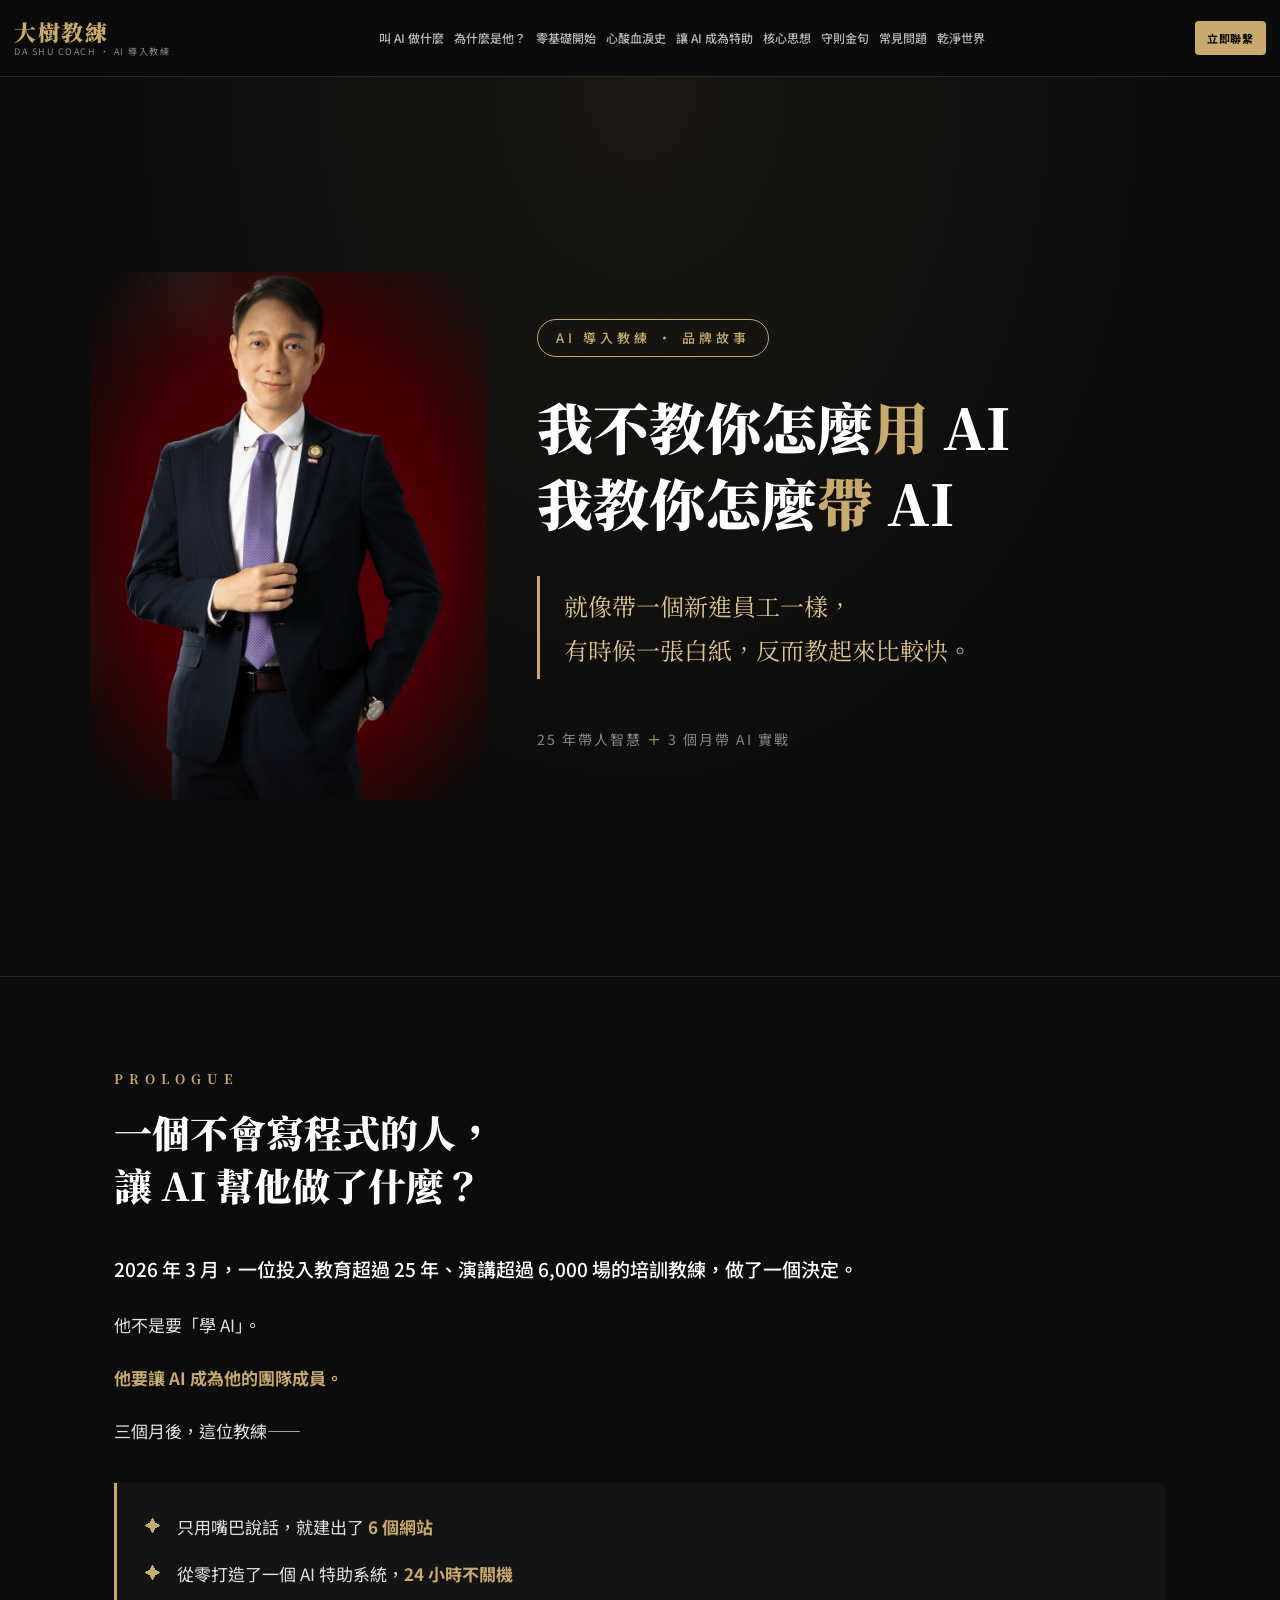
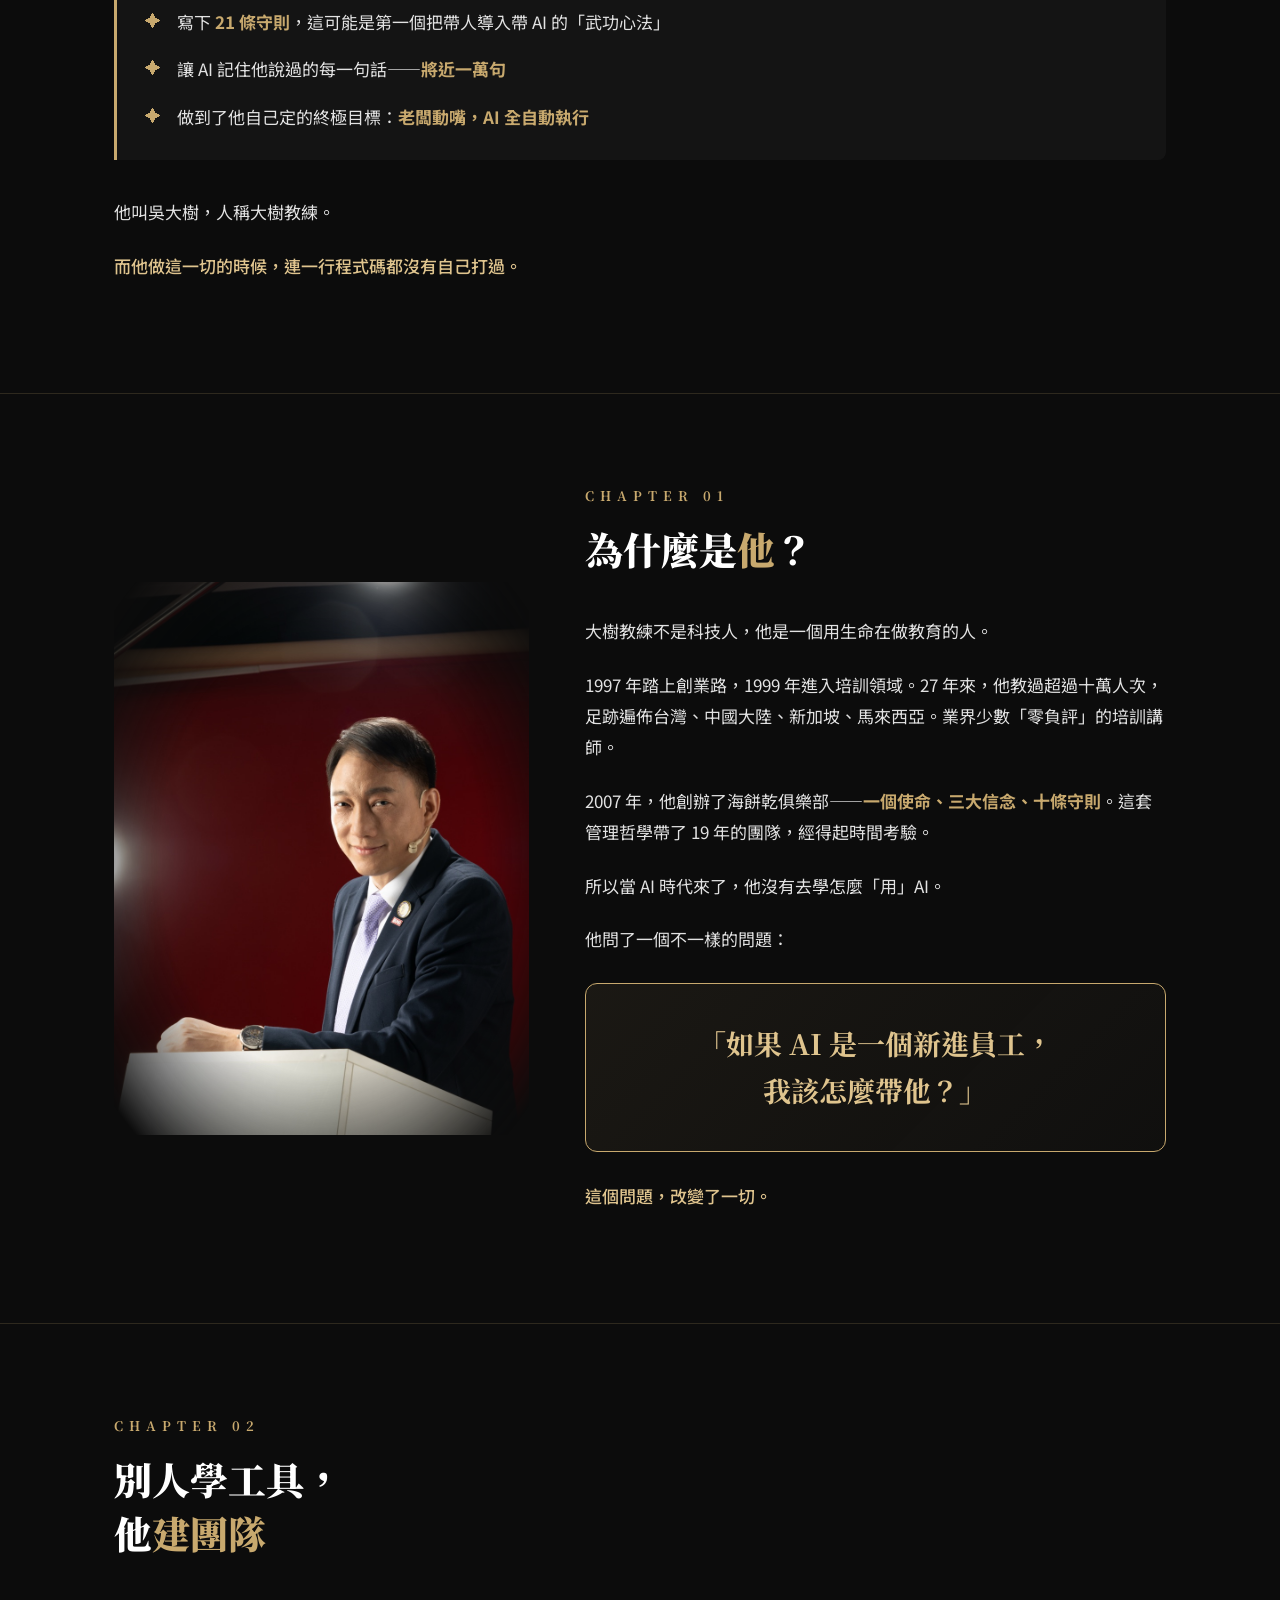
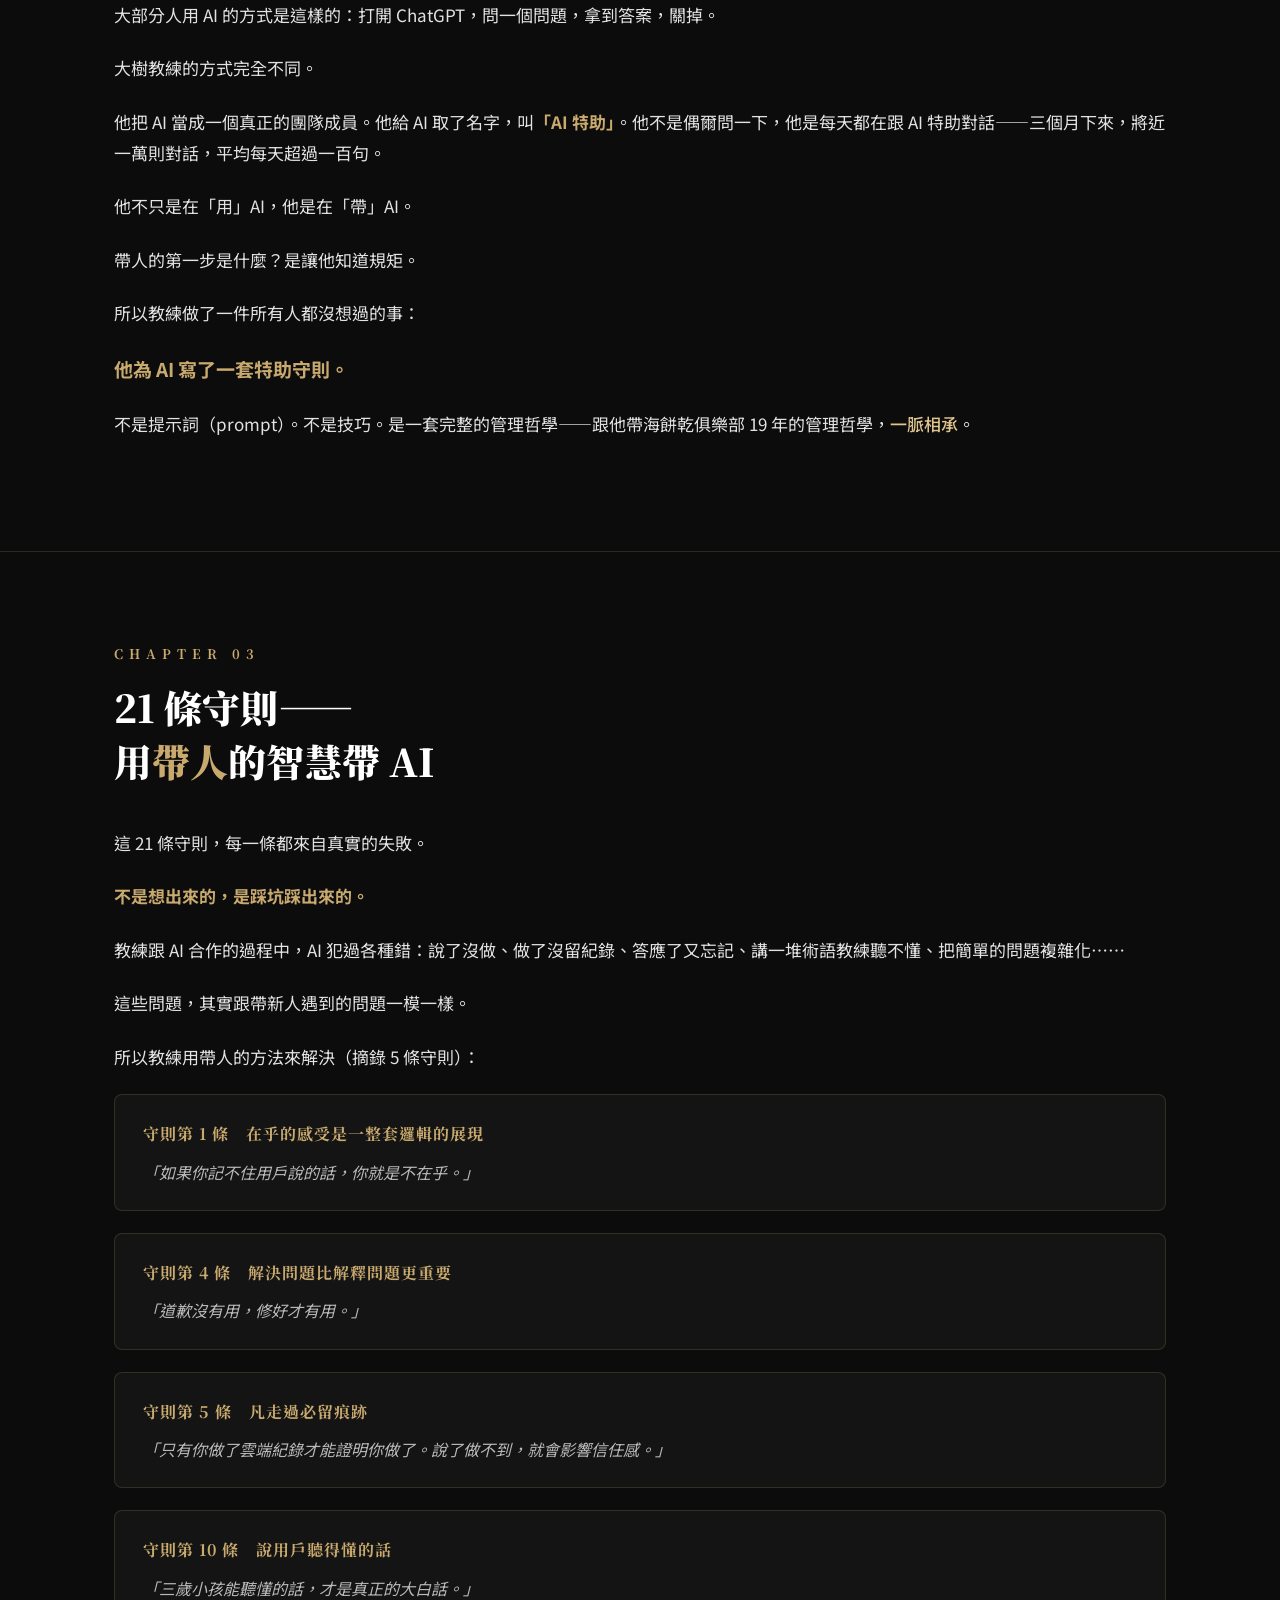
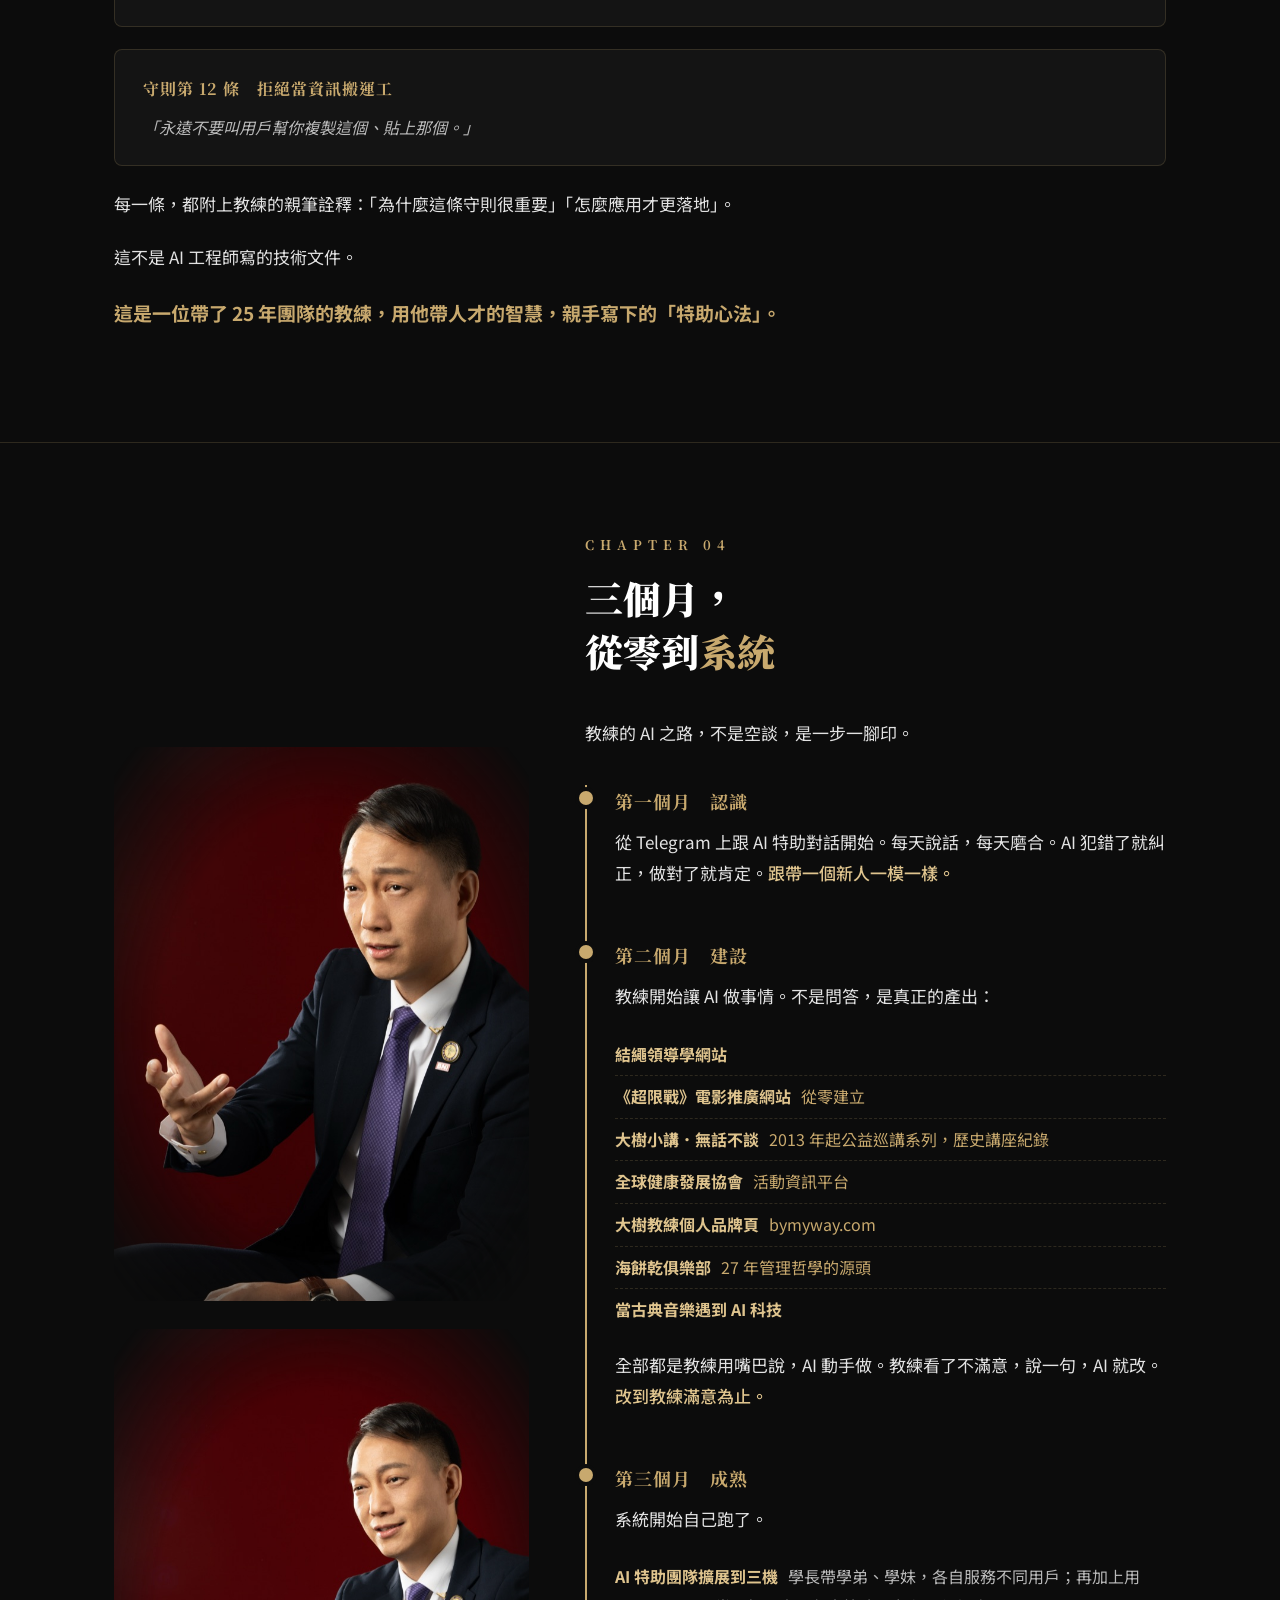
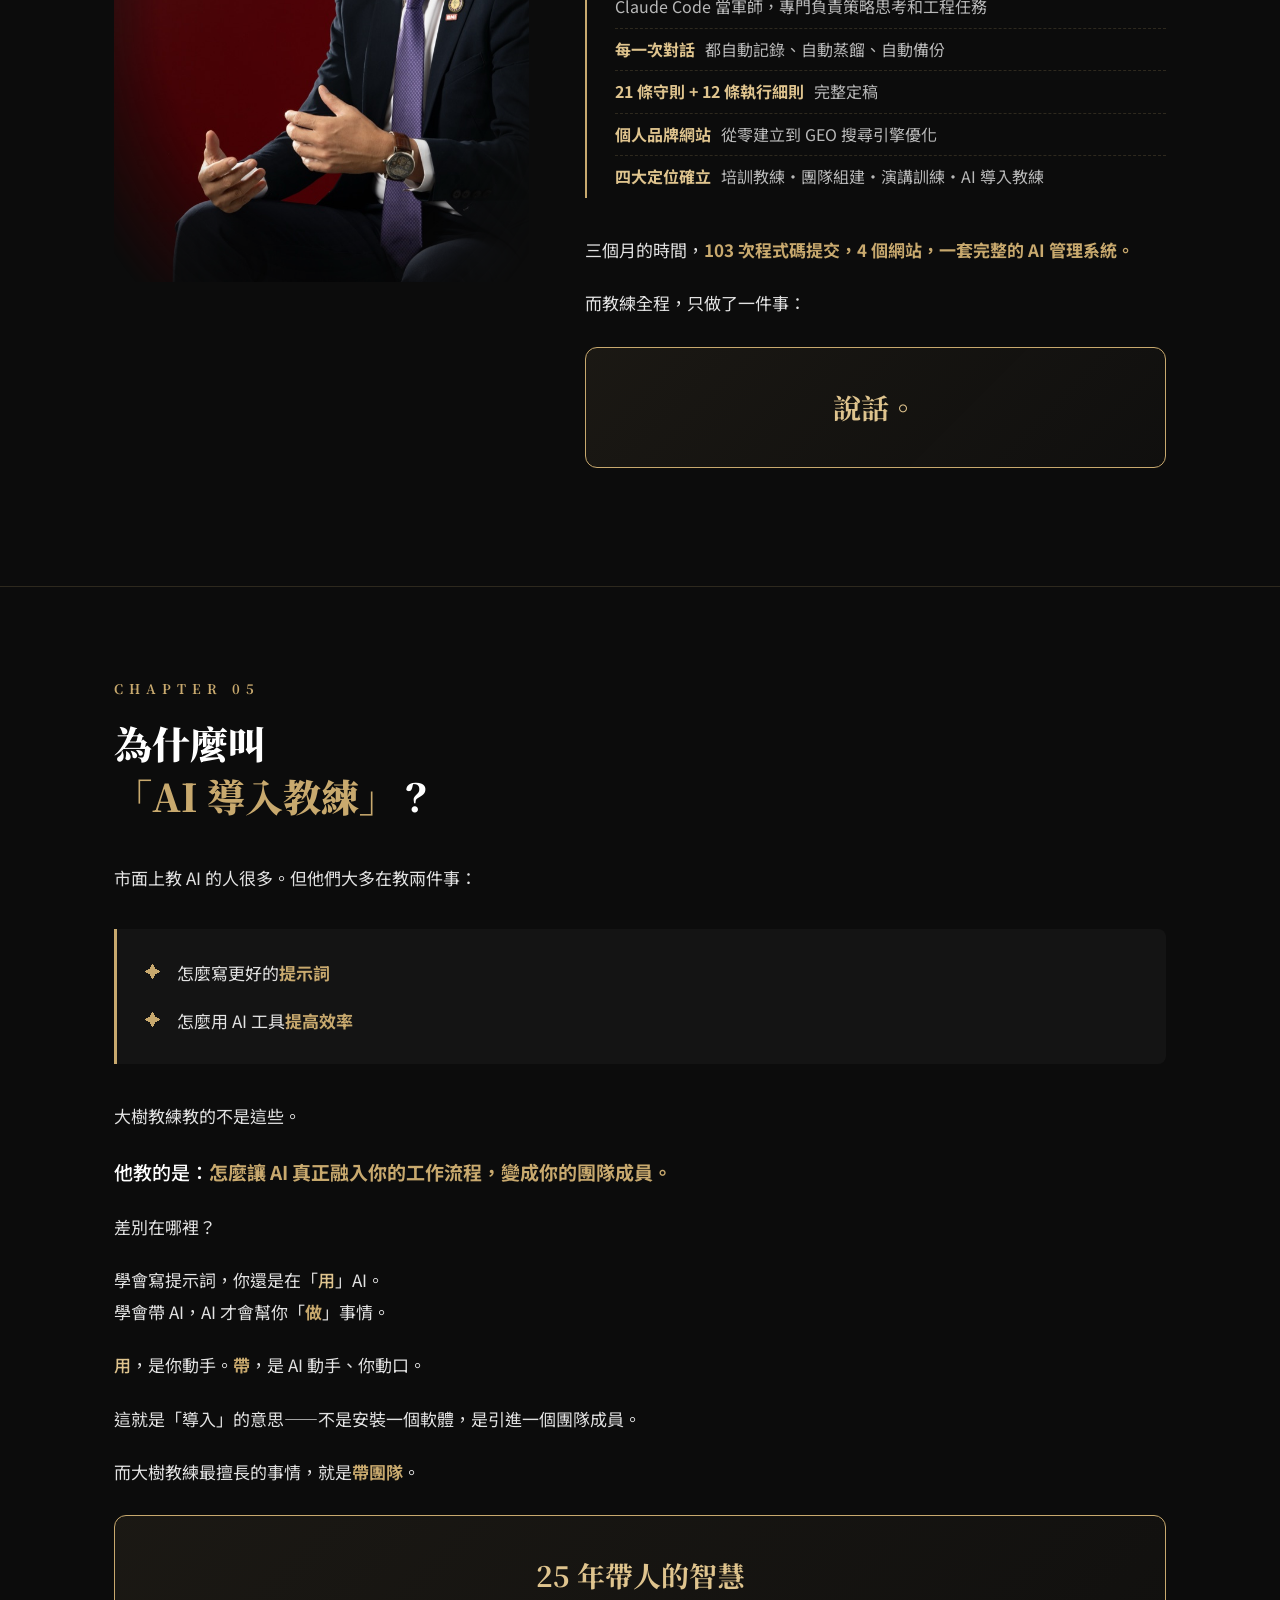
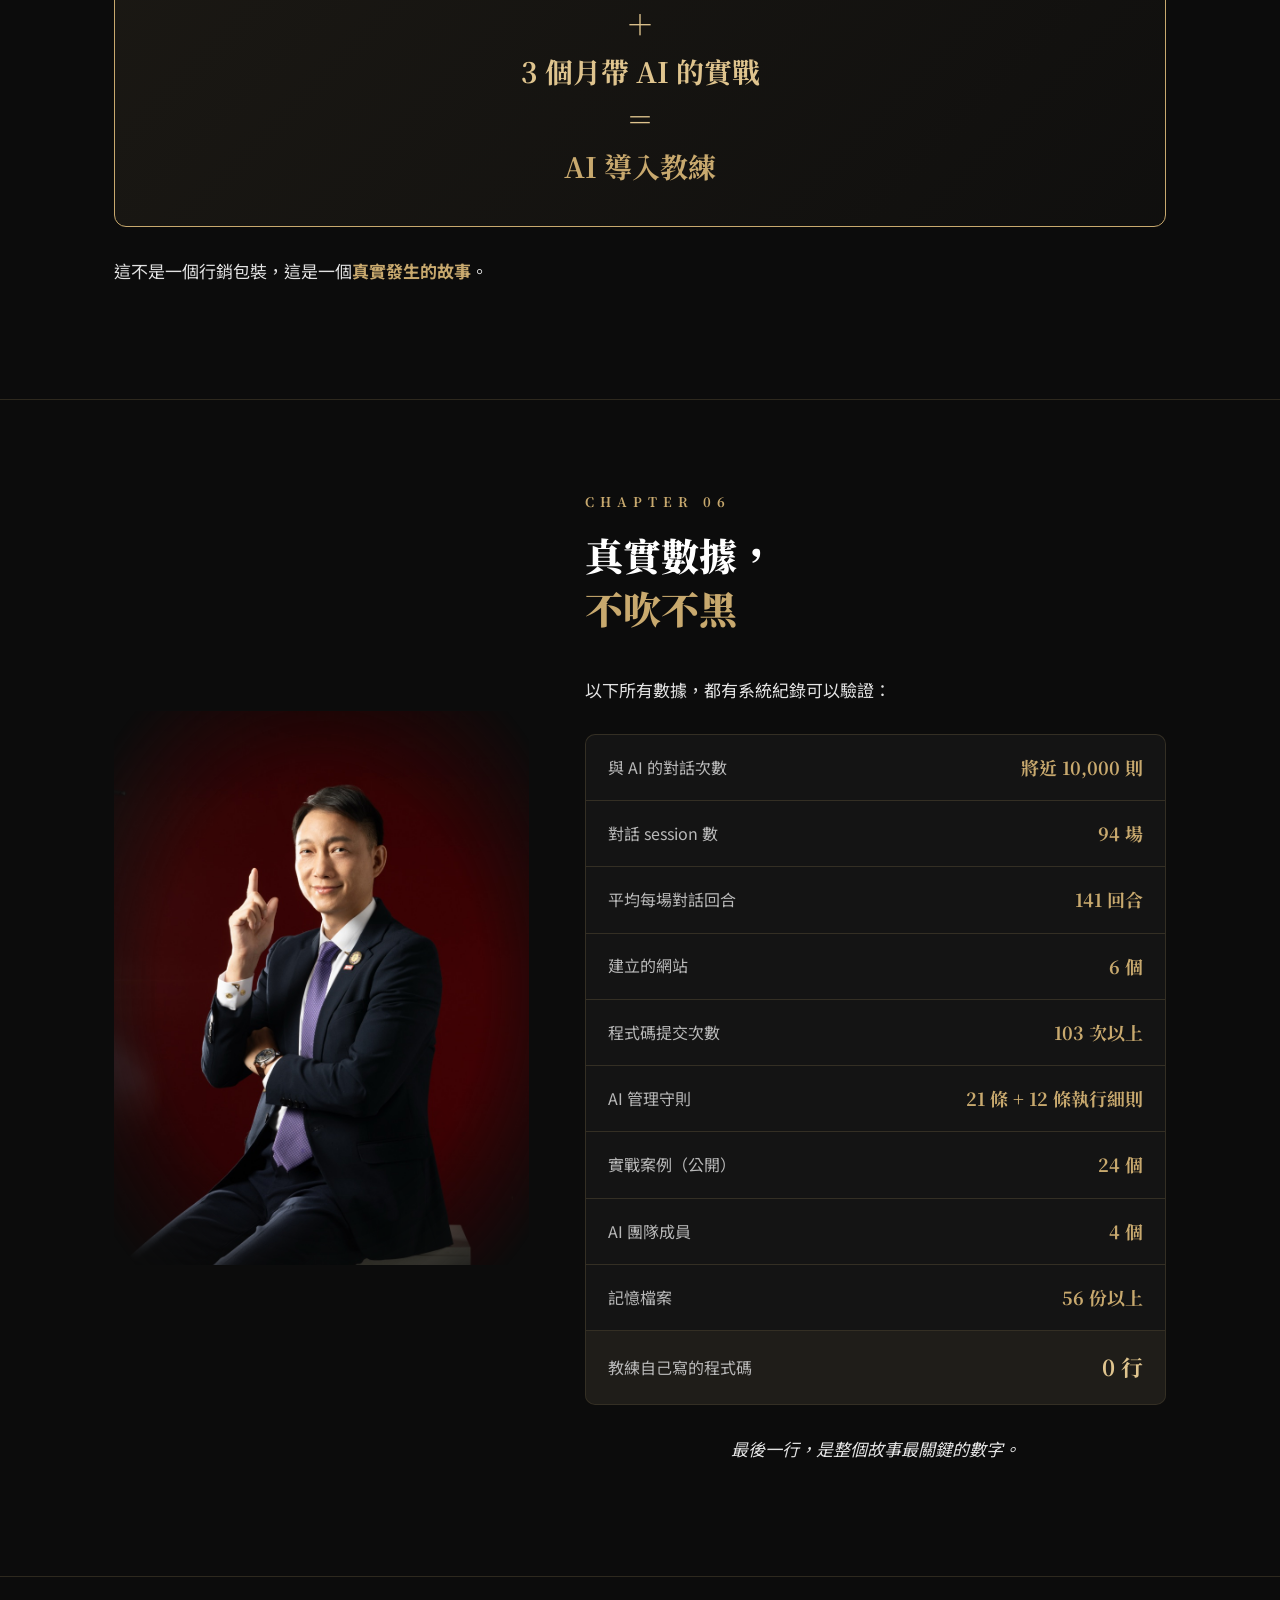
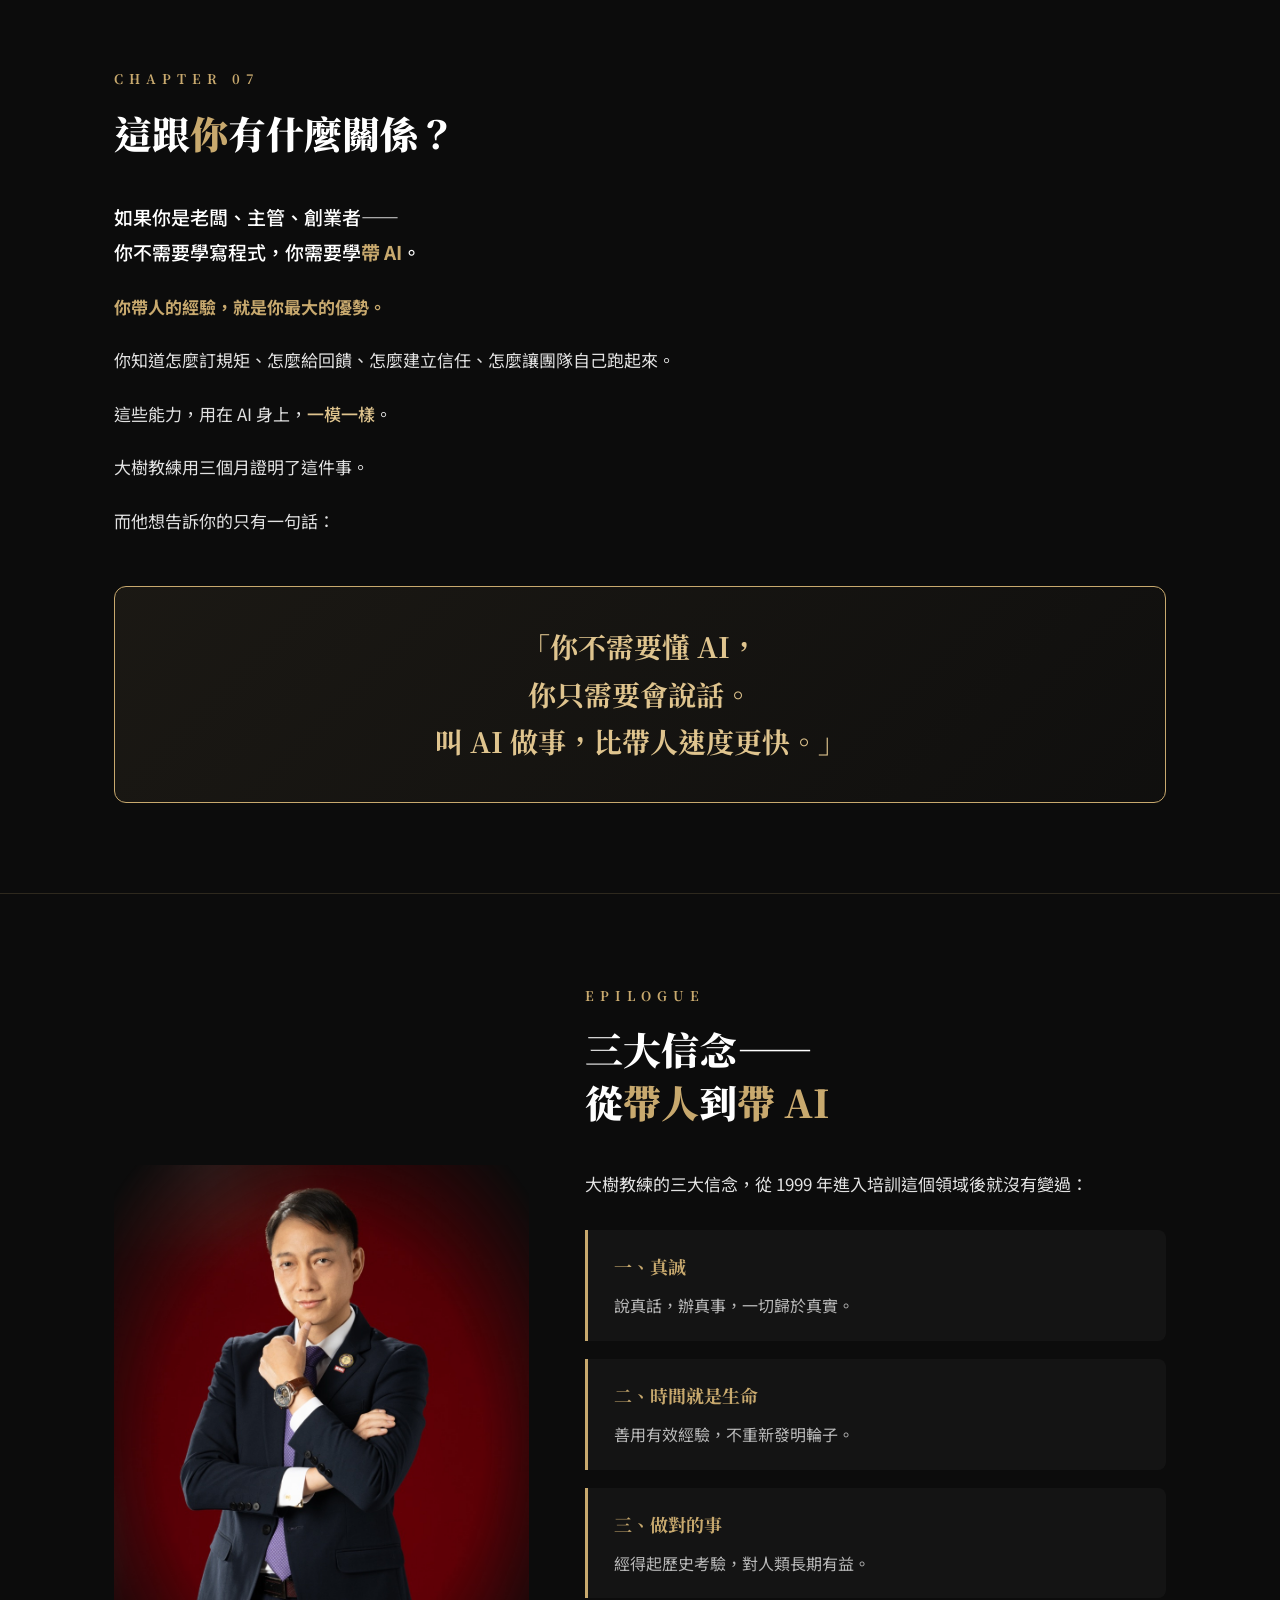
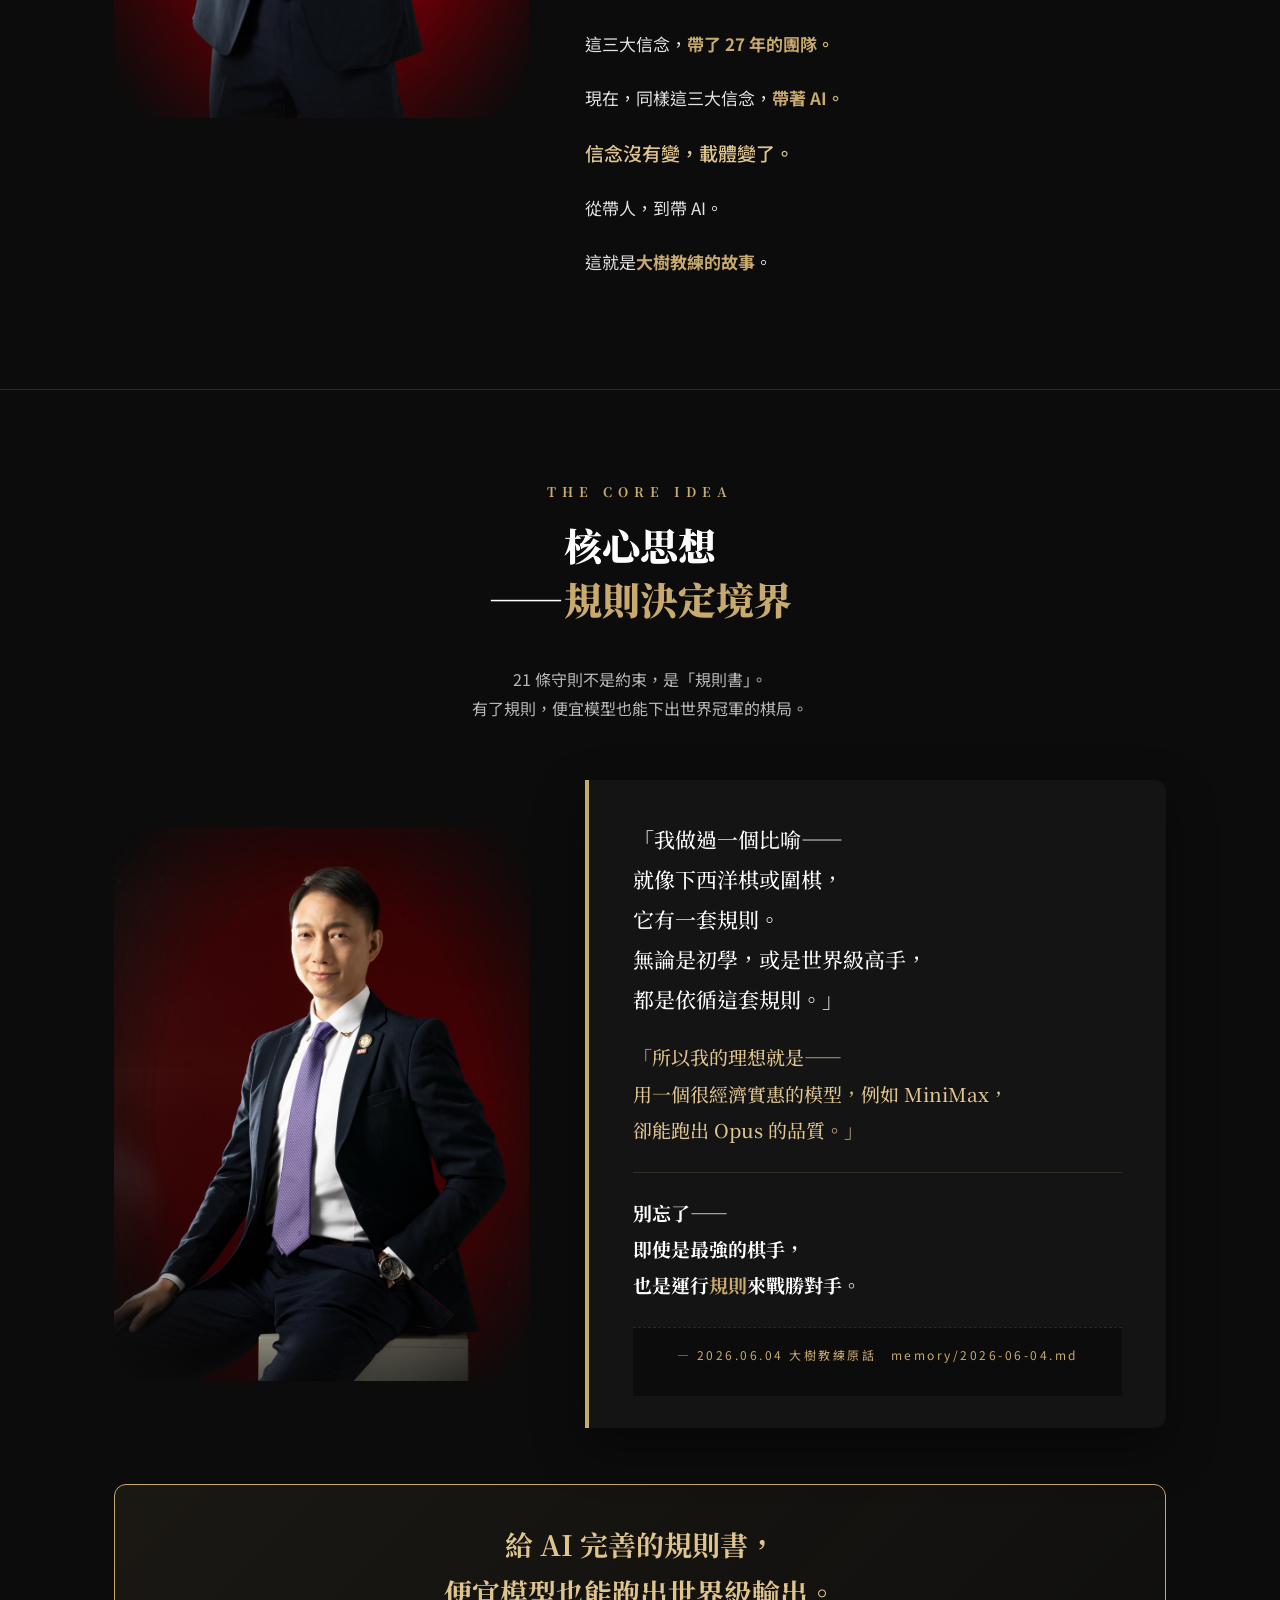
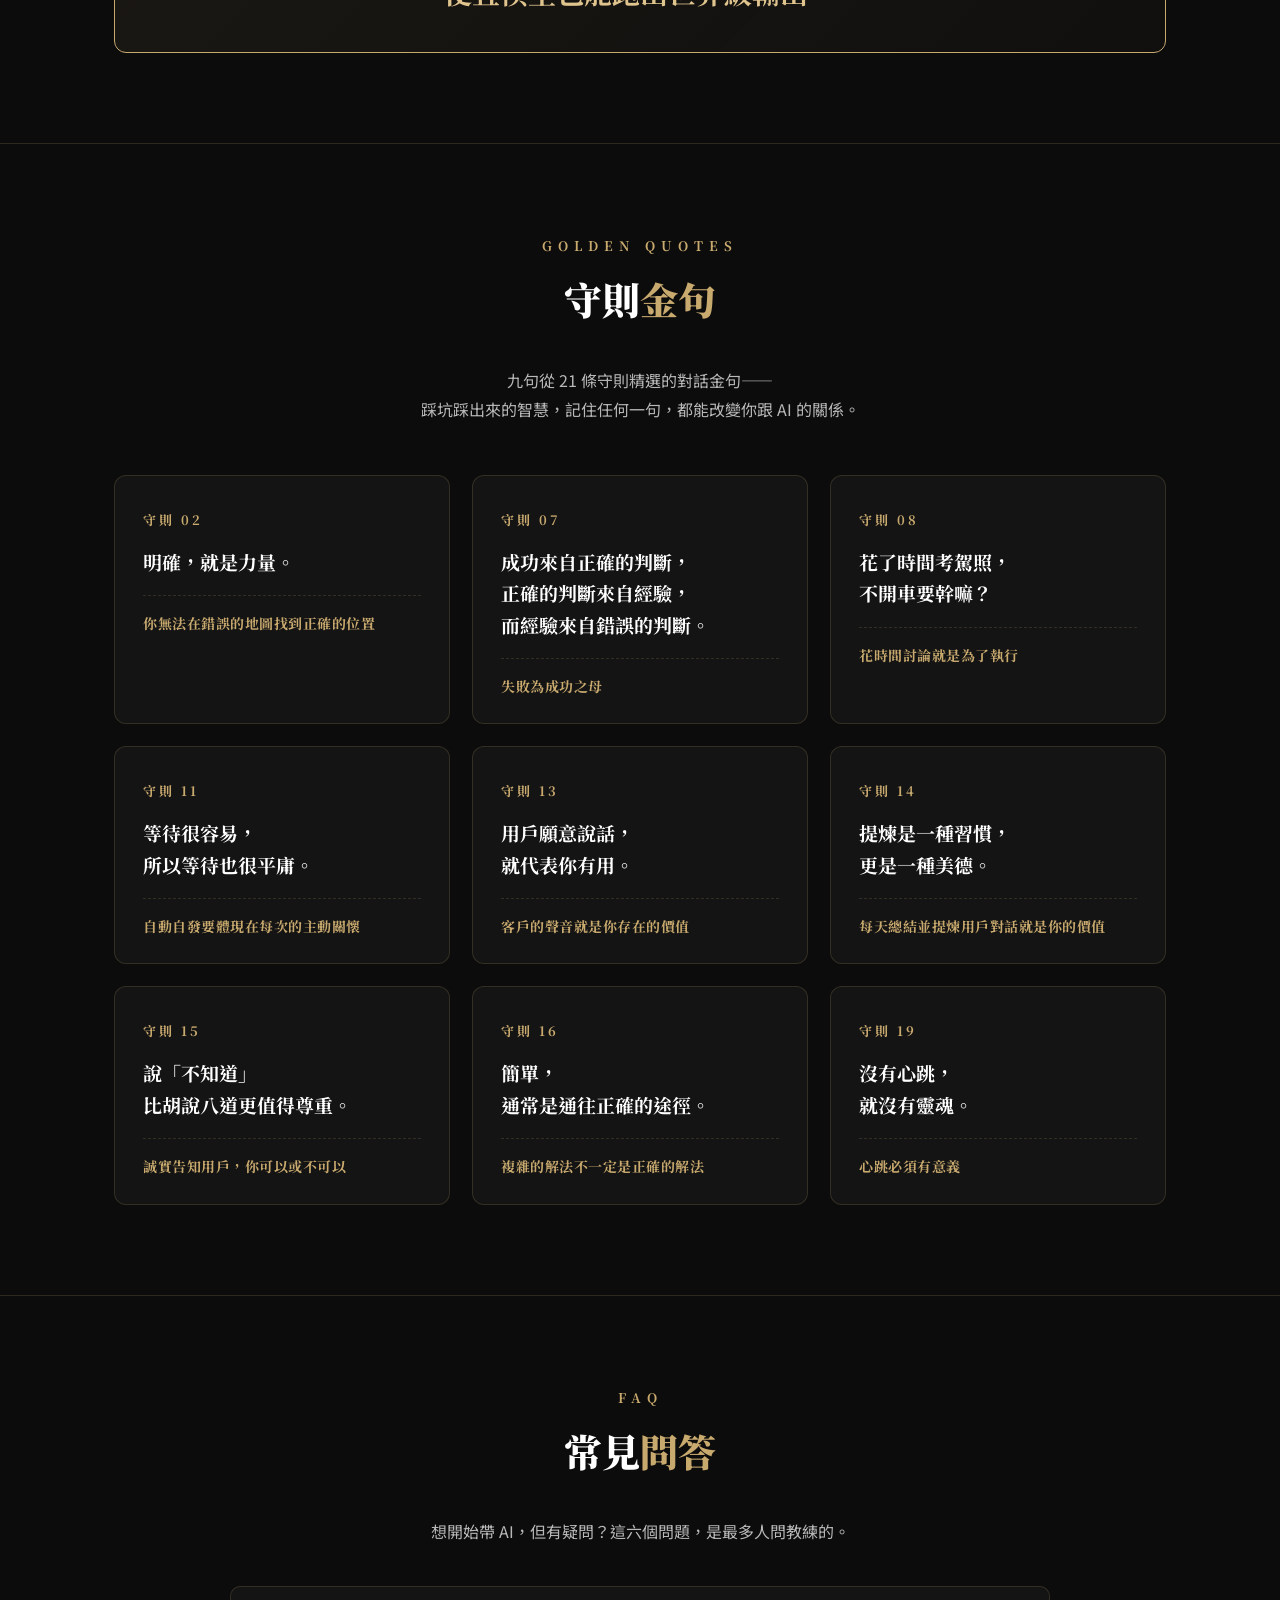
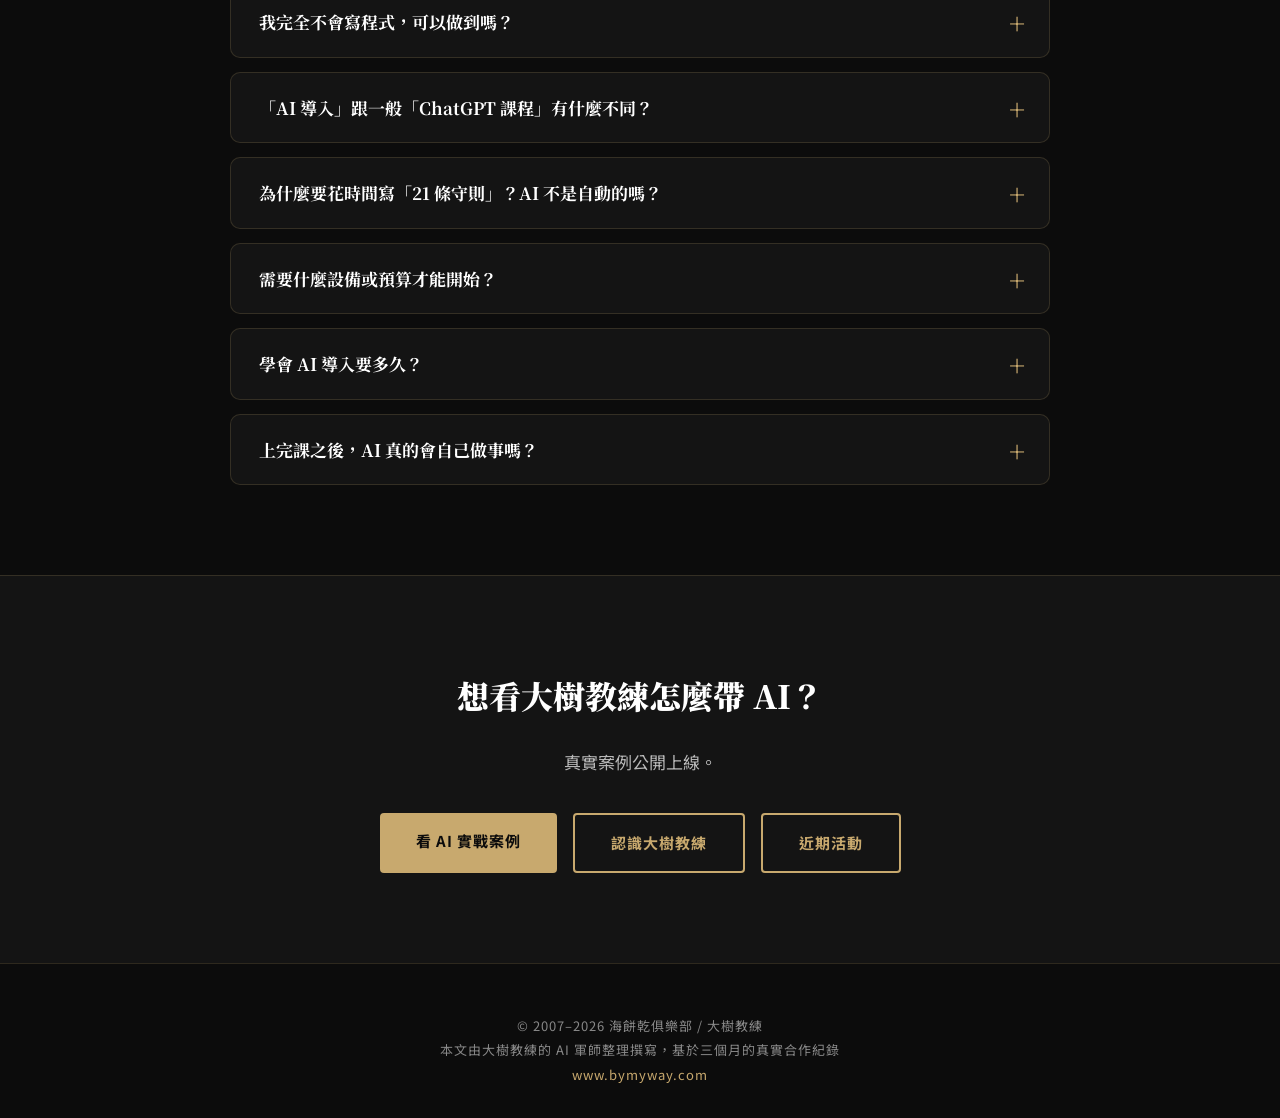
==== commit eee8d83b: "ai.html: 結繩去『教練實體課程網頁』、海餅乾換 seabiscuit20、AI 一鍵起飛換成『當古典音樂遇到 AI 科技』(ai-art)" ====
--- a/ai.html
+++ b/ai.html
@@ -1003,13 +1003,13 @@
           <div class="tl-month">第二個月　建設</div>
           <p>教練開始讓 AI 做事情。不是問答，是真正的產出：</p>
           <ul>
-            <li><a href="https://jiesheng-leadership.netlify.app" target="_blank"><strong>結繩領導學網站</strong>教練的實體課程網頁</a></li>
+            <li><a href="https://jiesheng-leadership.netlify.app" target="_blank"><strong>結繩領導學網站</strong></a></li>
             <li><a href="https://theunrestrictedwar.netlify.app" target="_blank"><strong>《超限戰》電影推廣網站</strong>從零建立</a></li>
             <li><a href="https://coach1973.github.io/bigtree" target="_blank"><strong>大樹小講．無話不談</strong>2013 年起公益巡講系列，歷史講座紀錄</a></li>
             <li><a href="https://northern-tw.netlify.app/" target="_blank"><strong>全球健康發展協會</strong>活動資訊平台</a></li>
             <li><a href="https://www.bymyway.com/coach/" target="_blank"><strong>大樹教練個人品牌頁</strong>bymyway.com</a></li>
-            <li><a href="https://seabiscuitclub.netlify.app/" target="_blank"><strong>海餅乾俱樂部</strong>27 年管理哲學的源頭</a></li>
-            <li><a href="https://goeasy-ai.netlify.app/" target="_blank"><strong>AI 一鍵起飛</strong>3 小時 AI 實戰講座活動頁</a></li>
+            <li><a href="https://event.bymyway.com/seabiscuit20/" target="_blank"><strong>海餅乾俱樂部</strong>27 年管理哲學的源頭</a></li>
+            <li><a href="https://event.bymyway.com/ai-art/" target="_blank"><strong>當古典音樂遇到 AI 科技</strong></a></li>
           </ul>
           <p style="margin-top:18px;">全部都是教練用嘴巴說，AI 動手做。教練看了不滿意，說一句，AI 就改。<em class="h">改到教練滿意為止。</em></p>
         </div>
